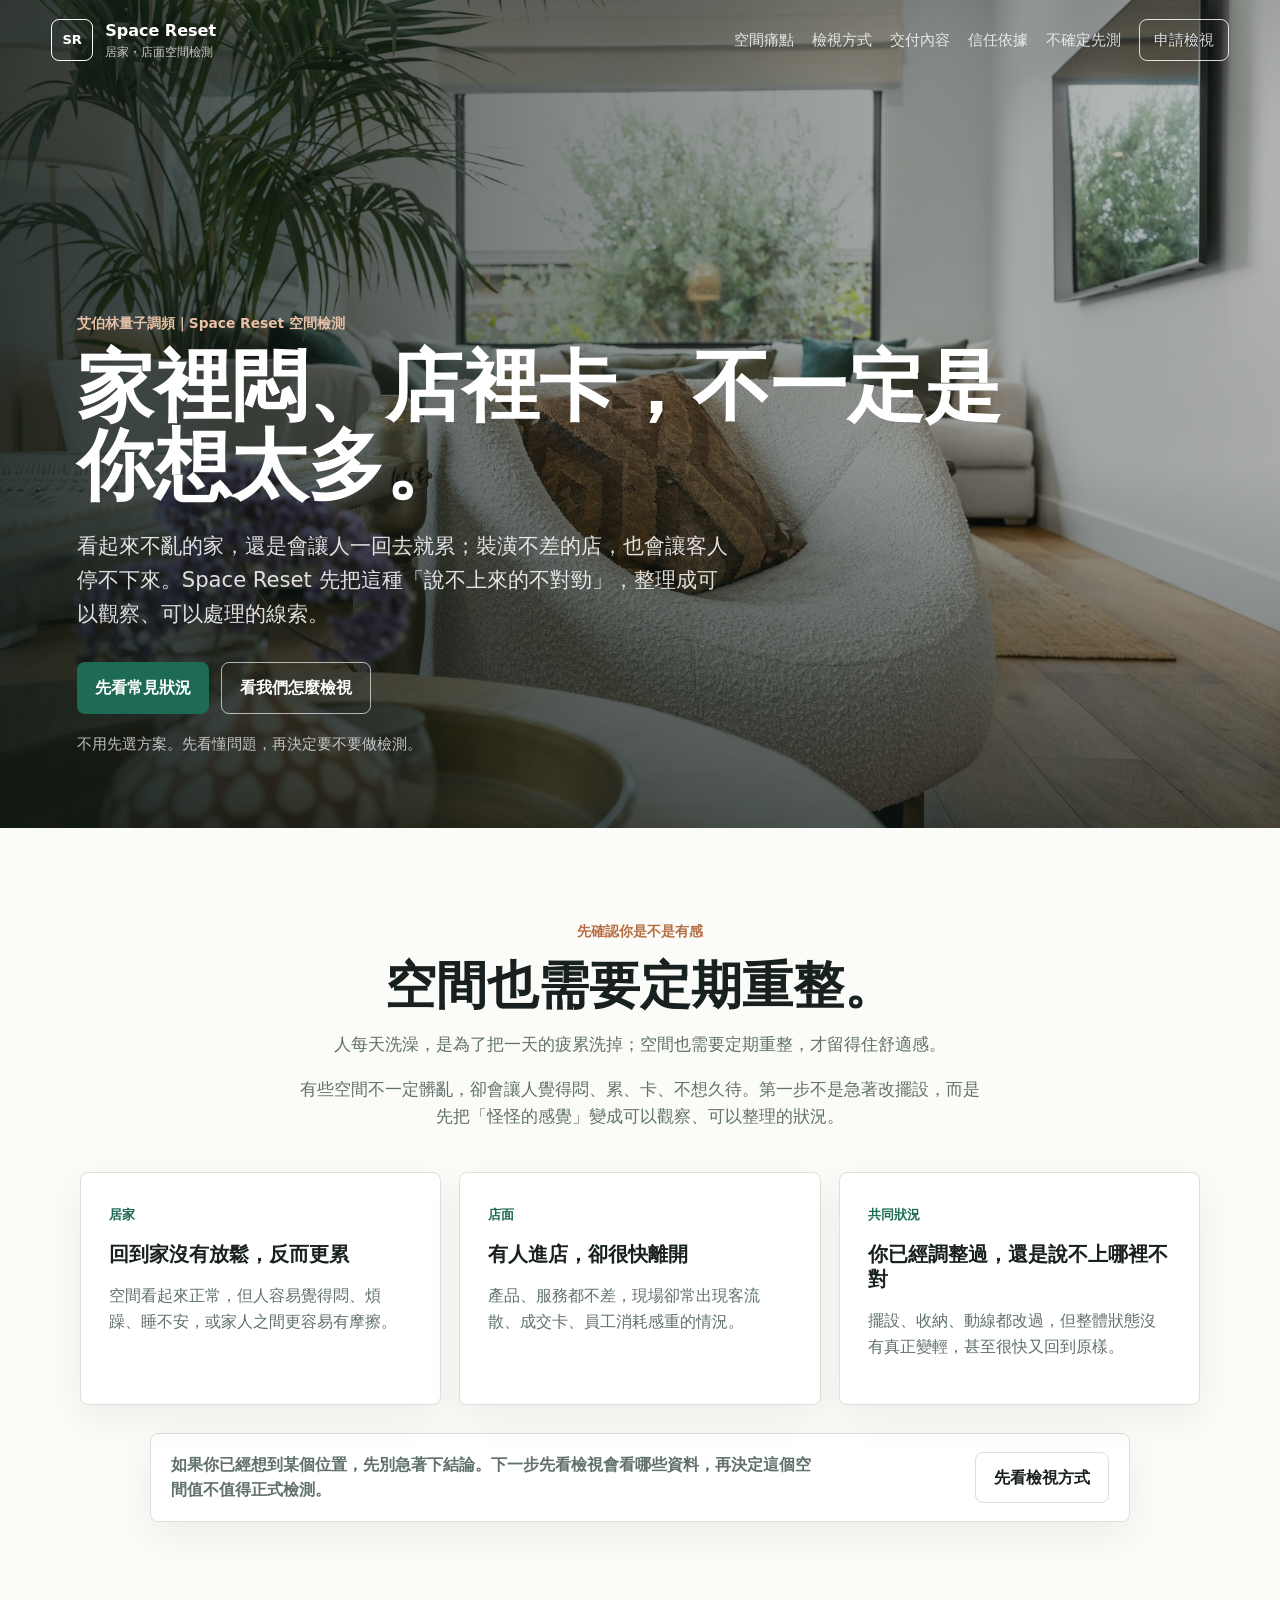
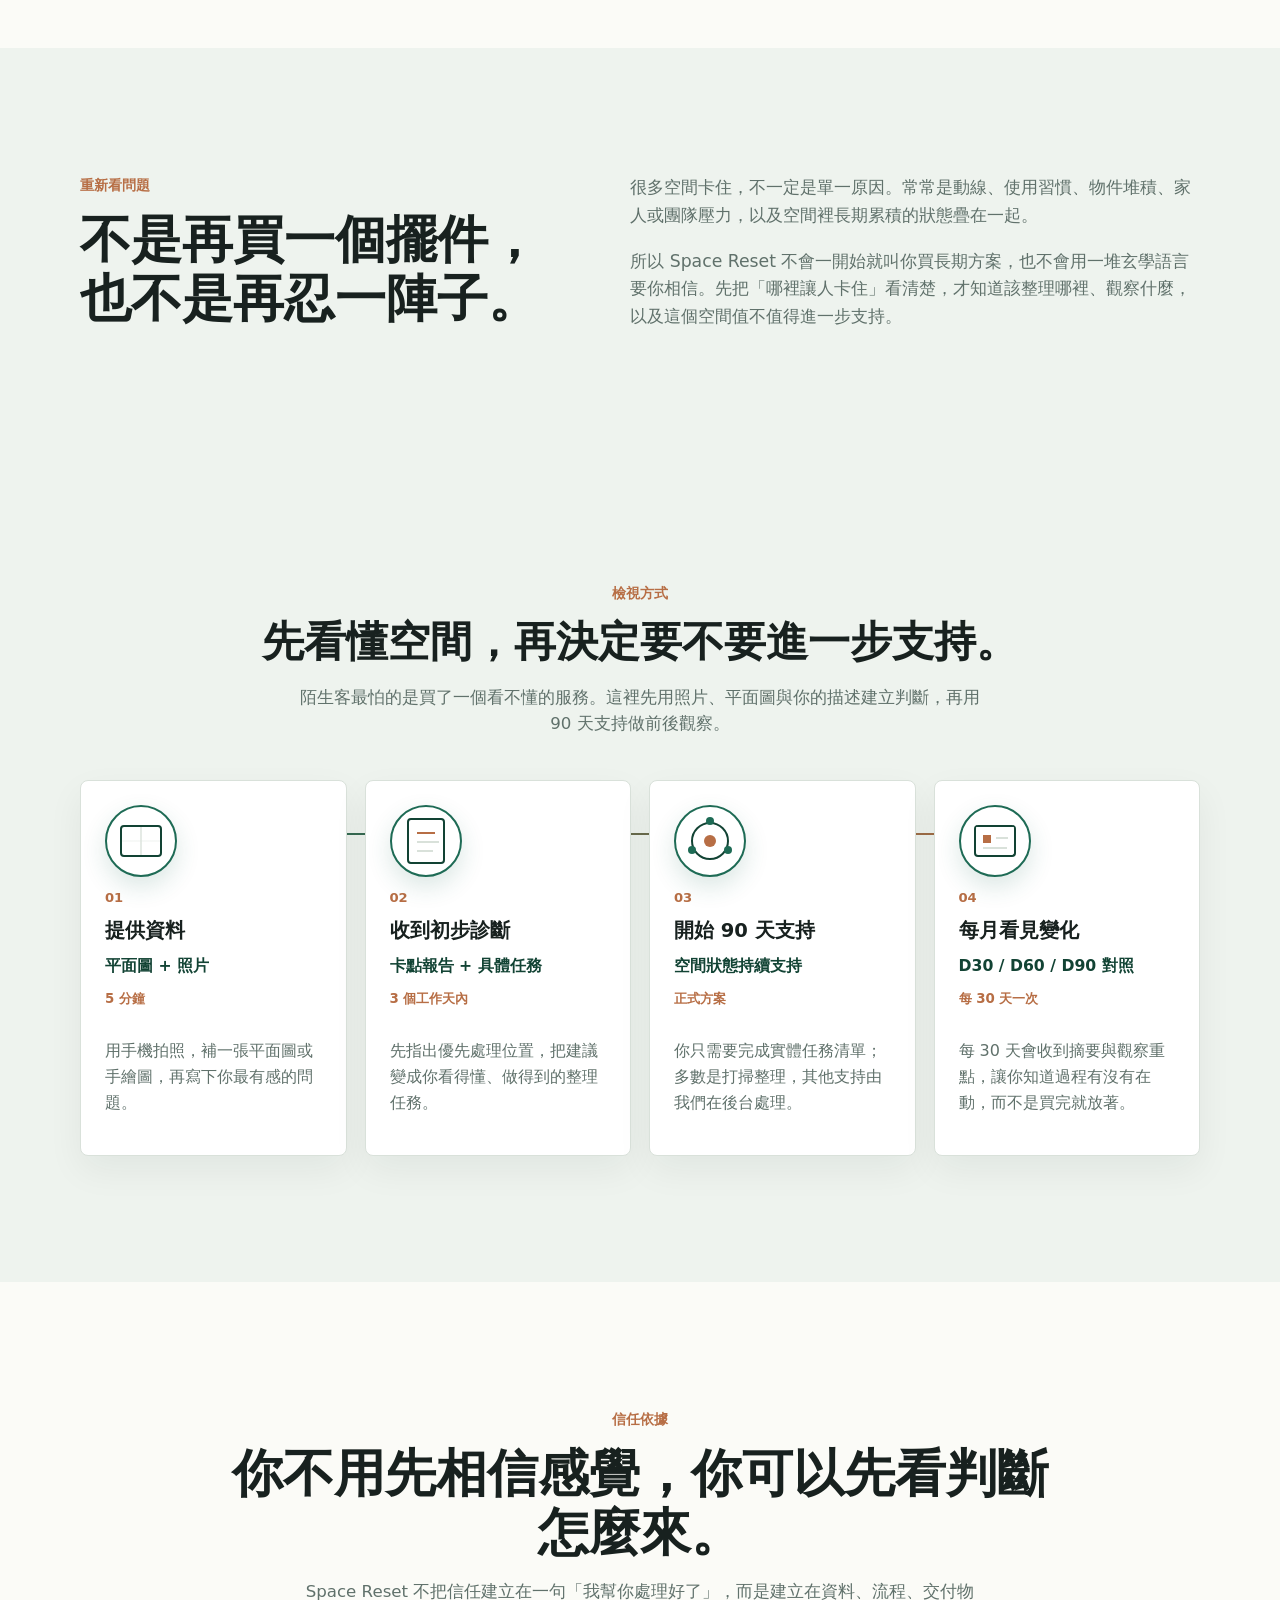
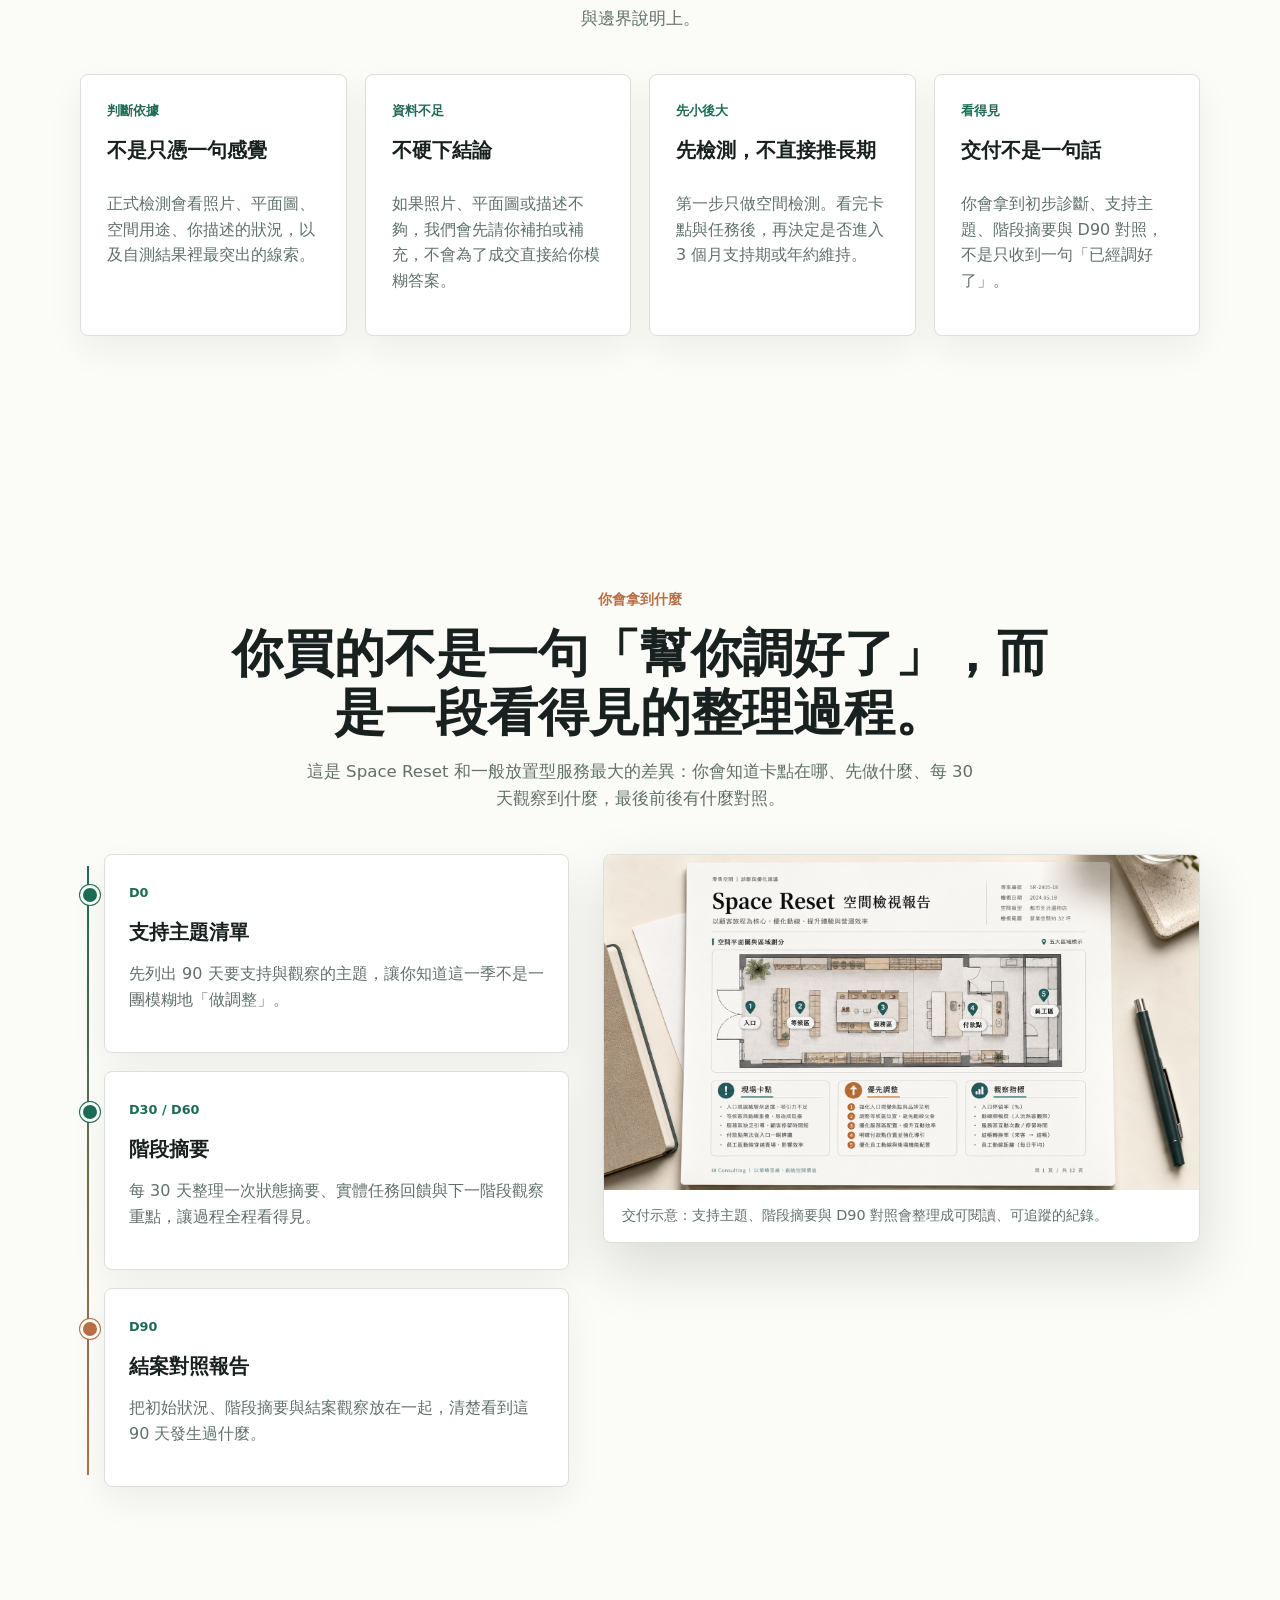
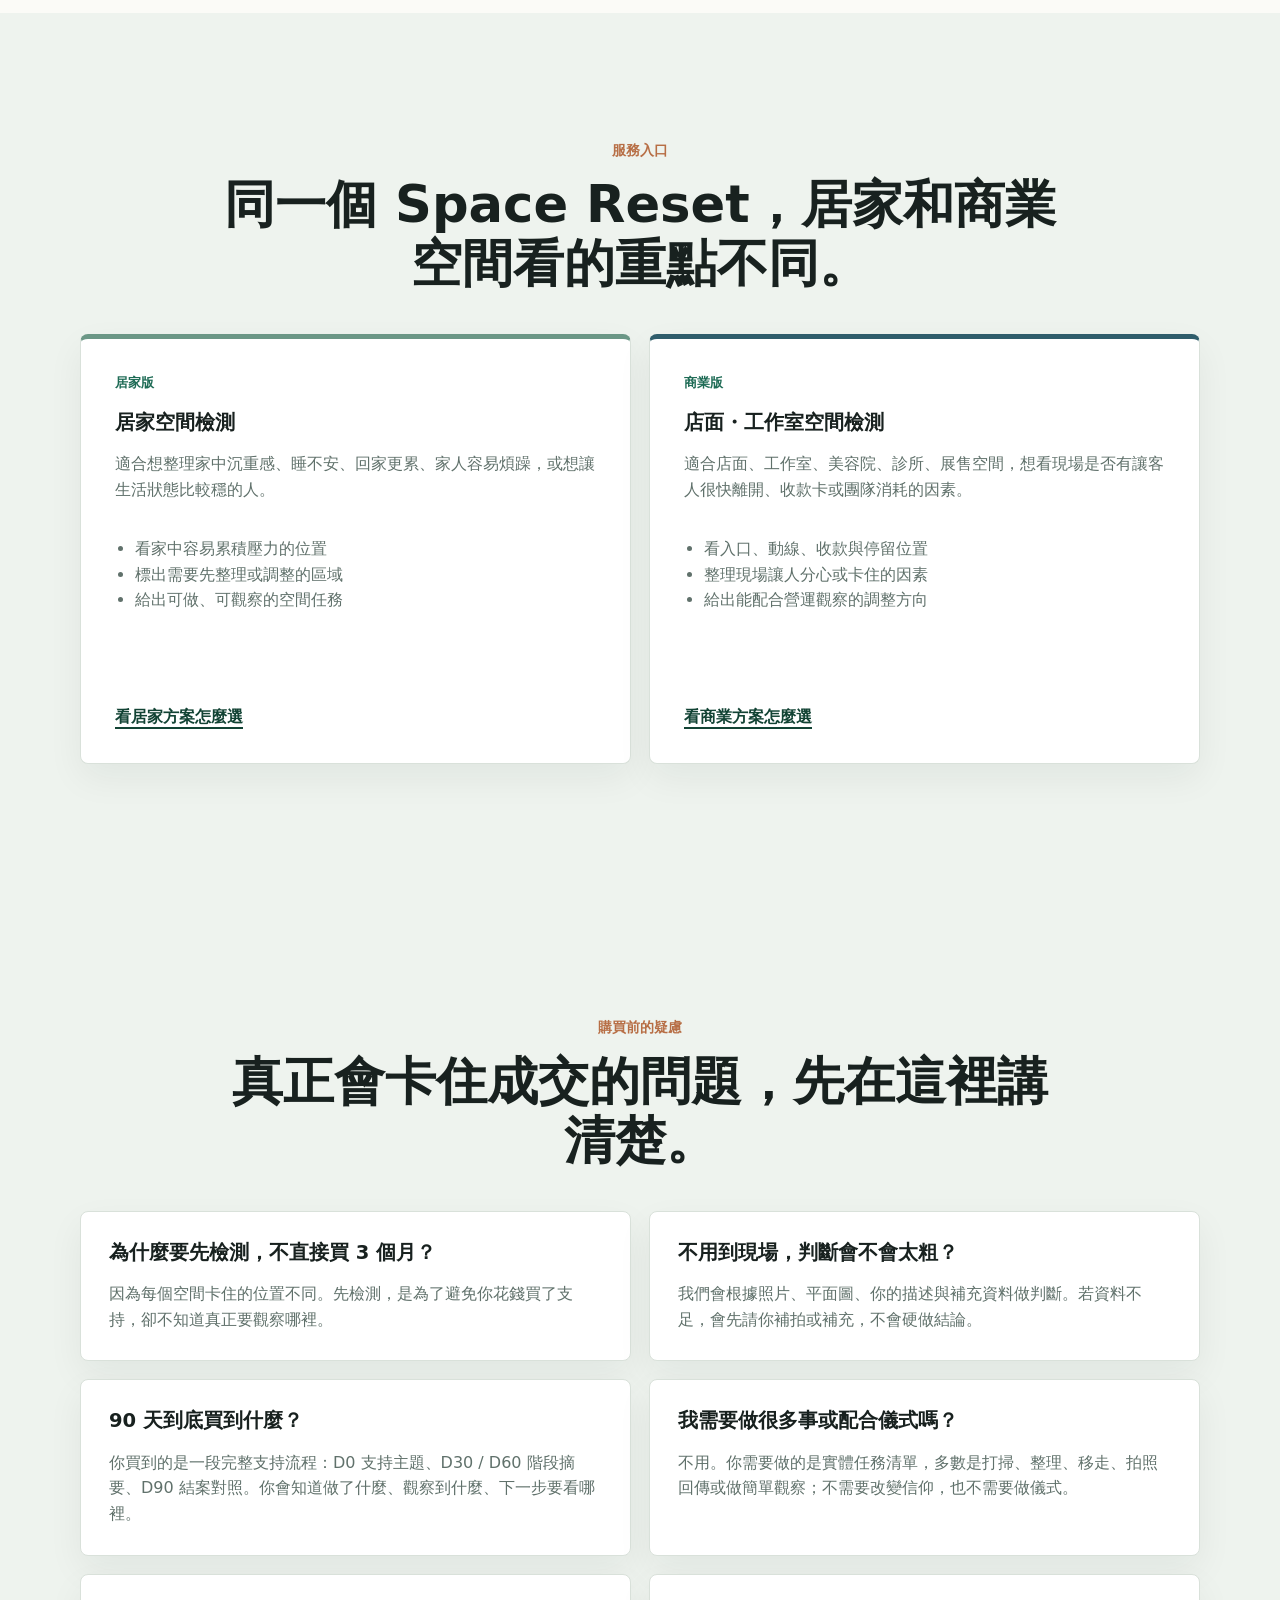
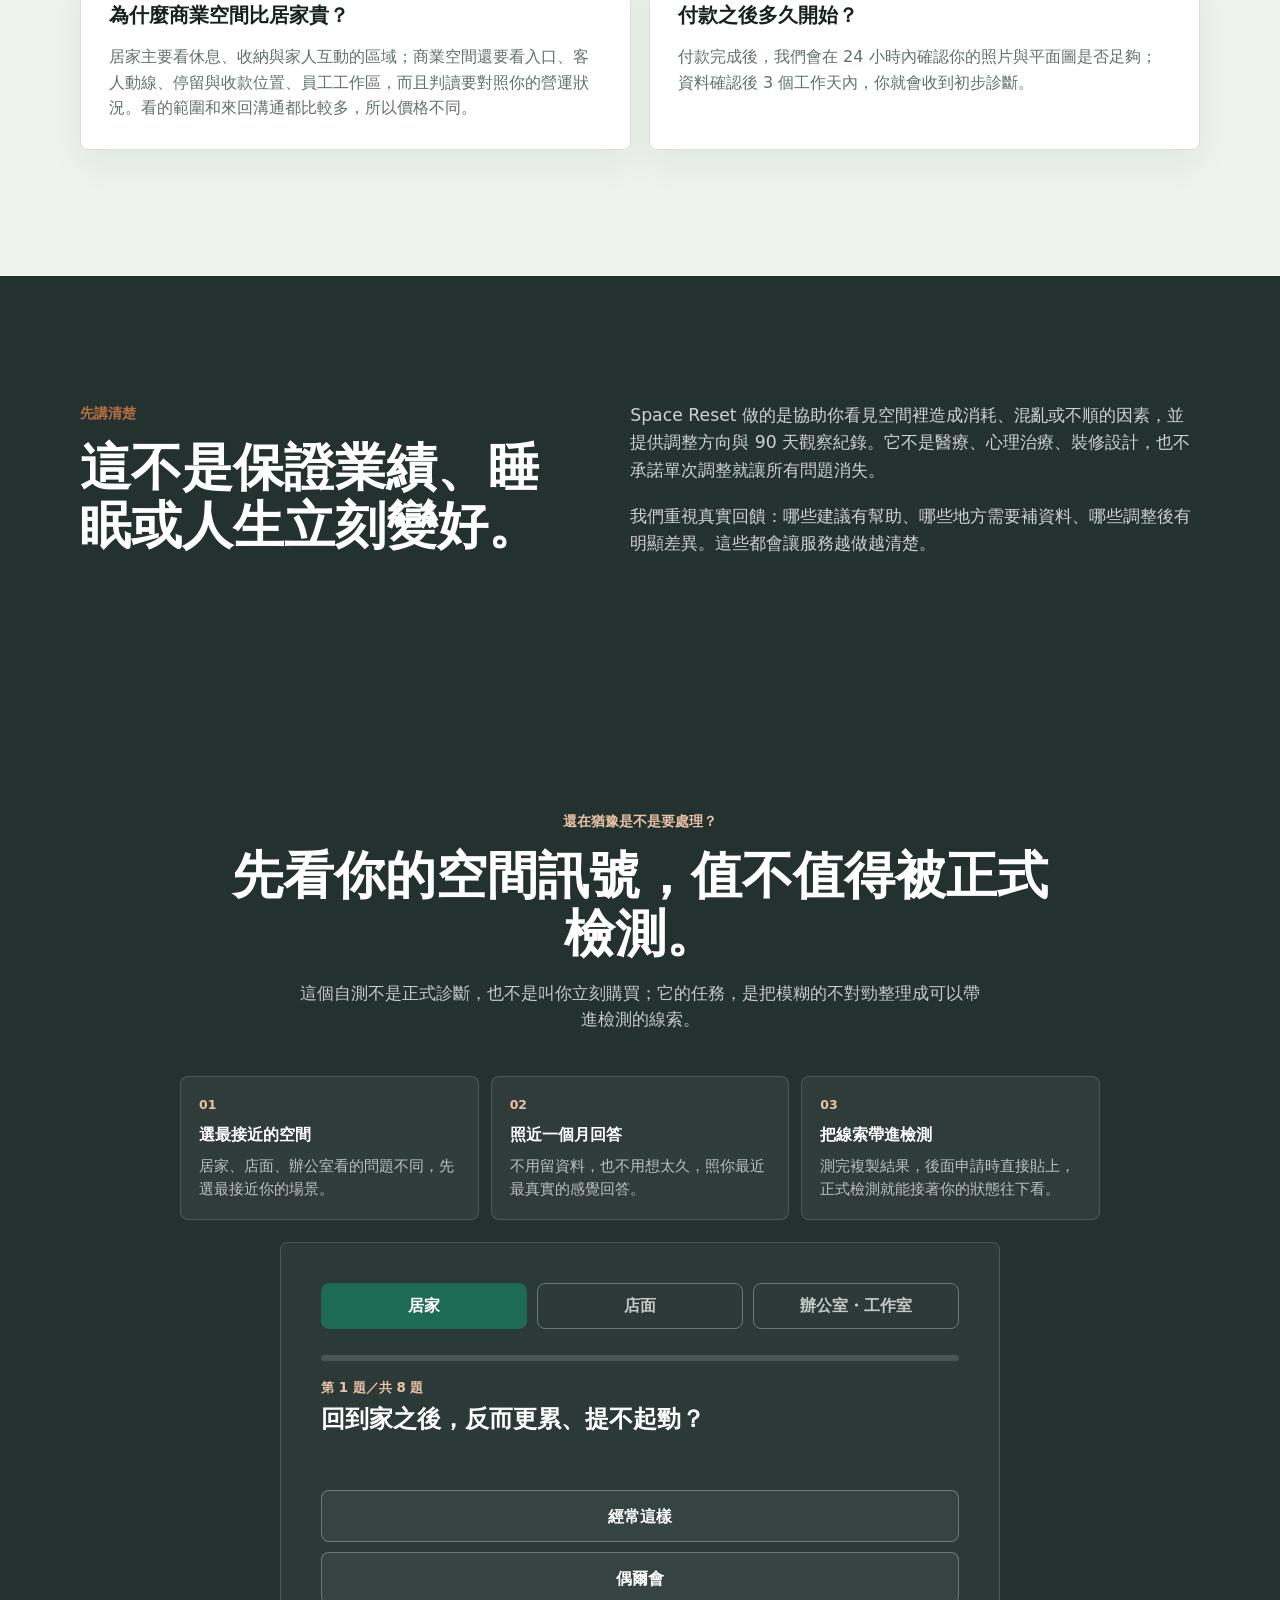
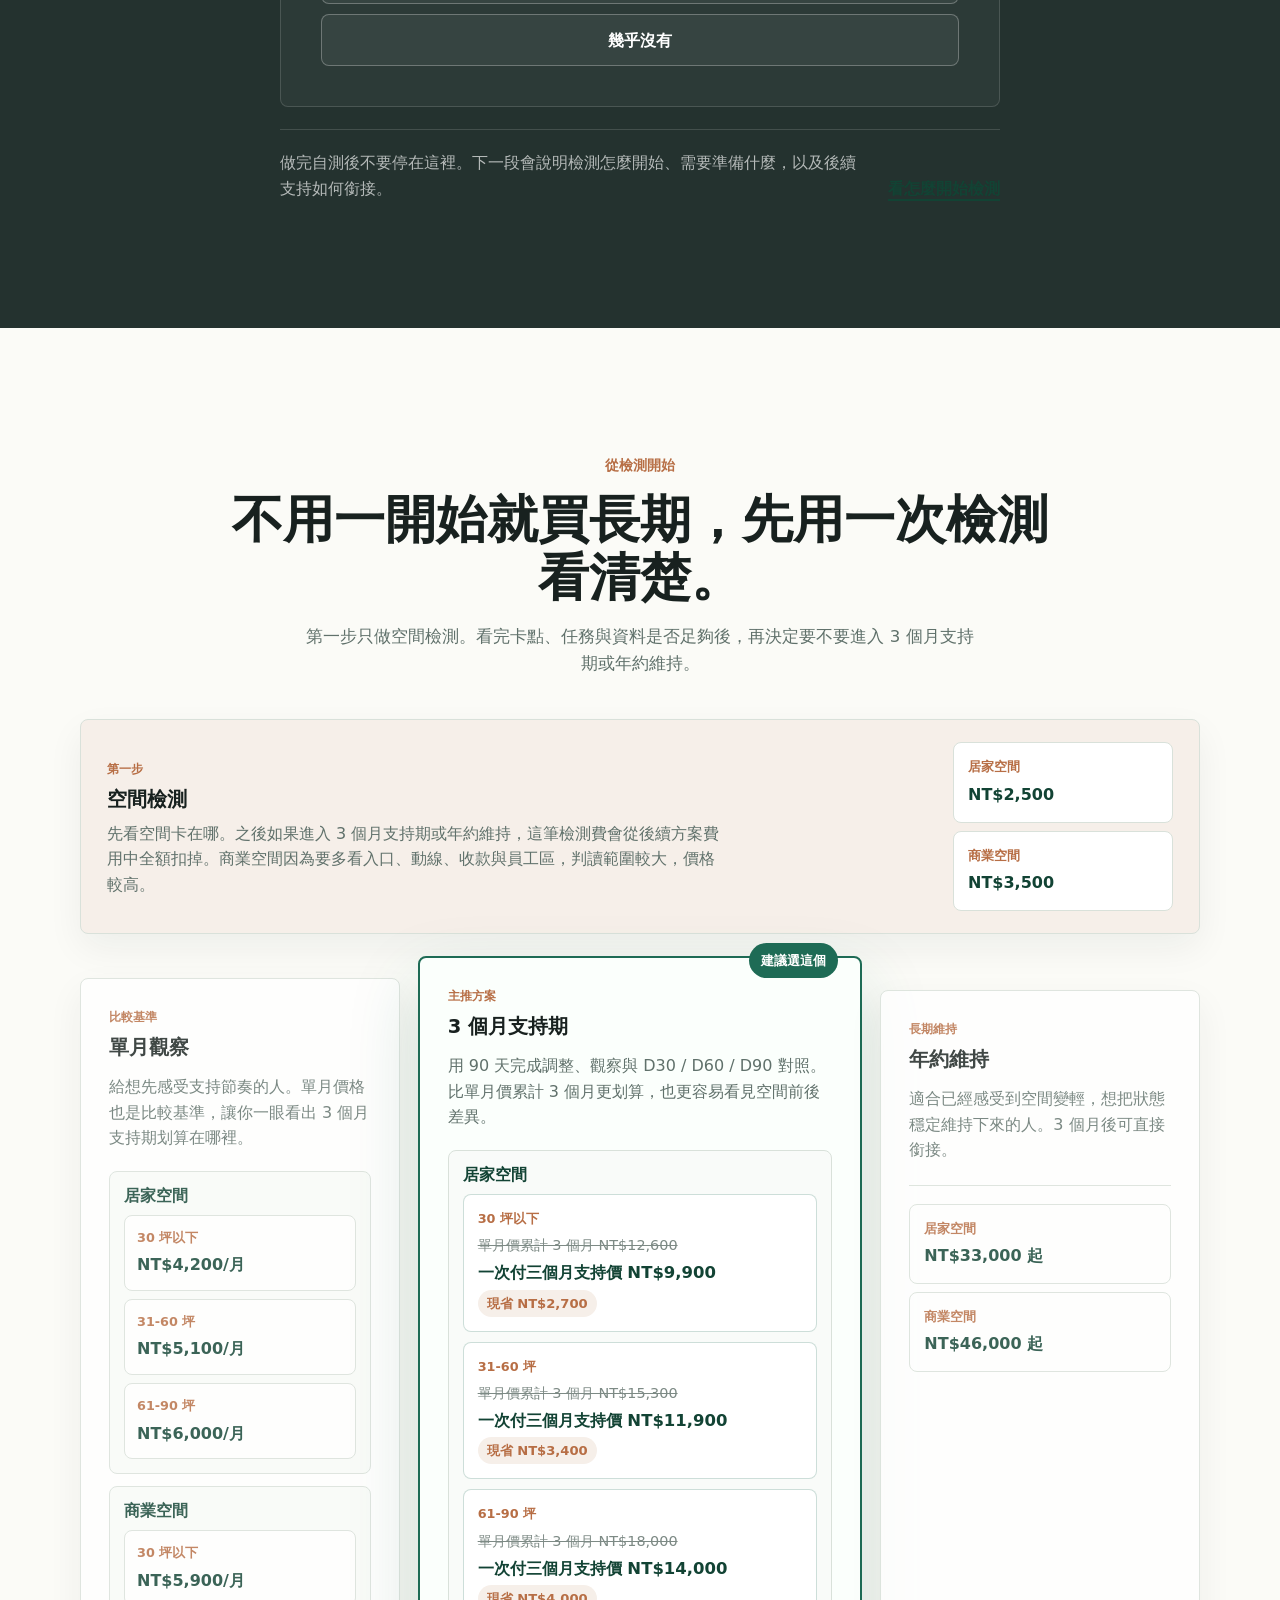
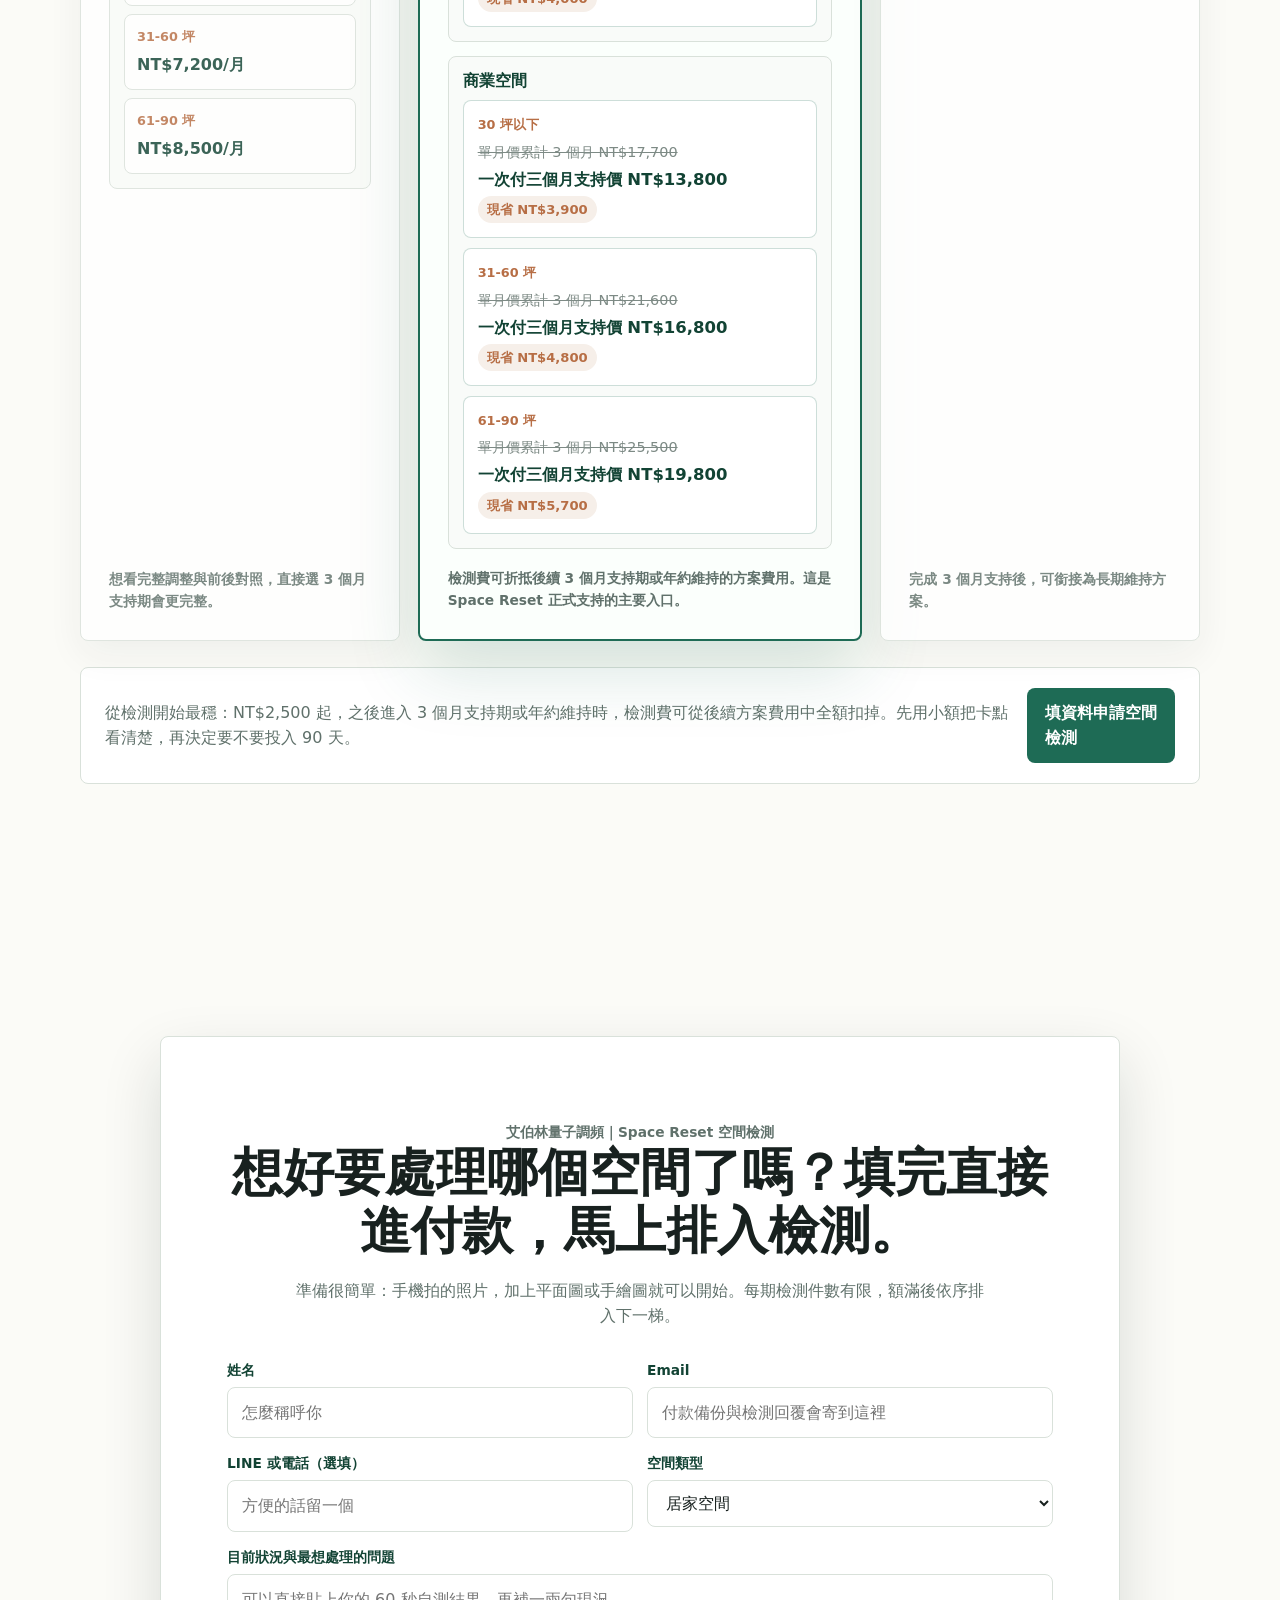
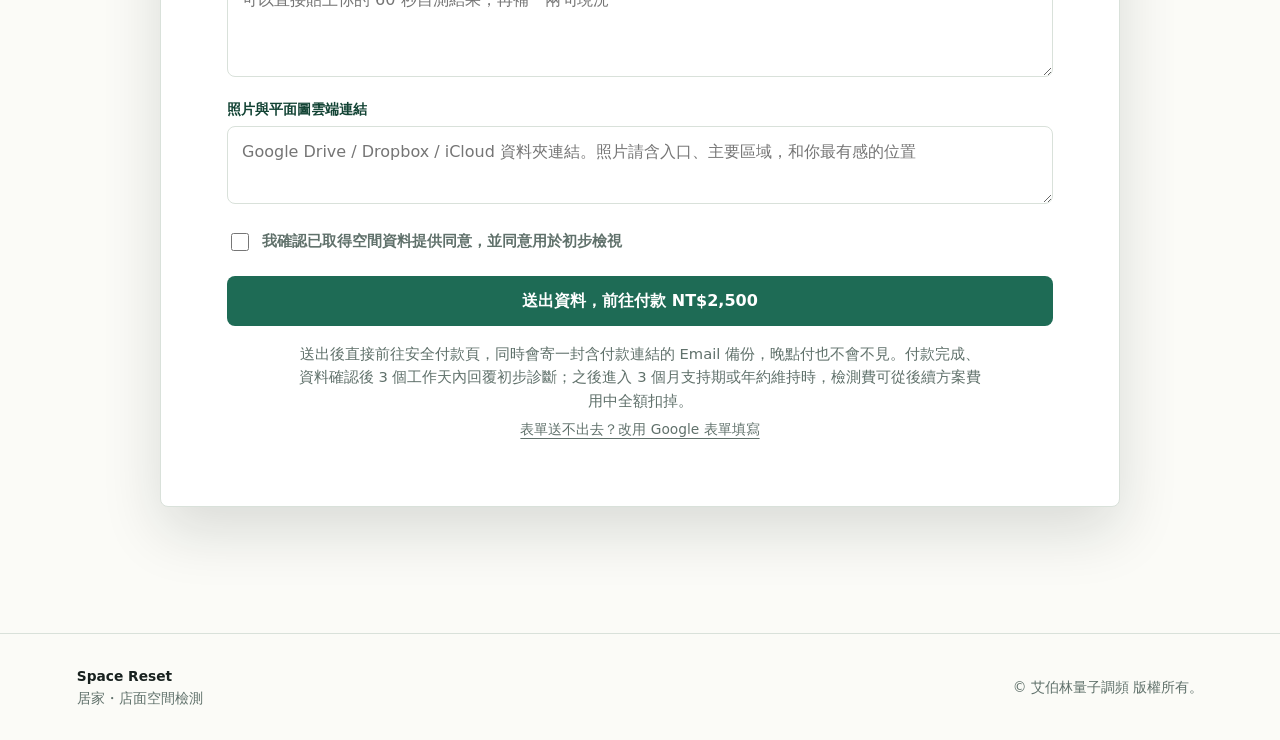
==== index.html @ cc399344 "Refine quiz copy away from price framing" ====
<!doctype html>
<html lang="zh-Hant">
  <head>
    <meta charset="utf-8" />
    <meta name="viewport" content="width=device-width, initial-scale=1" />
    <title>Space Reset｜居家・店面空間檢測</title>
    <meta
      name="description"
      content="Space Reset 從照片、平面圖與空間狀況開始，協助你看見居家或店面裡讓人疲累、混亂、卡住或不順的地方，並提供 90 天可追蹤的空間支持。"
    />
    <link rel="icon" href="data:," />
    <link rel="preload" as="image" href="./assets/hero-living-room.jpg" />
    <link rel="stylesheet" href="./styles.css" />
  </head>
  <body>
    <header class="site-header" data-header>
      <a class="brand" href="#top" aria-label="回到首頁">
        <span class="brand-mark">SR</span>
        <span>
          <strong>Space Reset</strong>
          <small>居家・店面空間檢測</small>
        </span>
      </a>
      <nav class="nav" aria-label="主要導覽">
        <a href="#symptoms">空間痛點</a>
        <a href="#process">檢視方式</a>
        <a href="#deliverables">交付內容</a>
        <a href="#trust">信任依據</a>
        <a href="#quiz">不確定先測</a>
        <a href="#upload" class="nav-cta">申請檢視</a>
      </nav>
    </header>

    <main id="top">
      <section class="hero" aria-labelledby="hero-title">
        <div class="hero-bg" role="img" aria-label="明亮安定的居家空間"></div>
        <div class="hero-overlay"></div>
        <div class="hero-content">
          <p class="eyebrow">艾伯林量子調頻｜Space Reset 空間檢測</p>
          <h1 id="hero-title">家裡悶、店裡卡，不一定是你想太多。</h1>
          <p class="hero-lede">
            看起來不亂的家，還是會讓人一回去就累；裝潢不差的店，也會讓客人停不下來。Space Reset 先把這種「說不上來的不對勁」，整理成可以觀察、可以處理的線索。
          </p>
          <div class="hero-actions" aria-label="主要行動">
            <a class="button primary" href="#symptoms">先看常見狀況</a>
            <a class="button ghost" href="#process">看我們怎麼檢視</a>
          </div>
          <p class="hero-note">不用先選方案。先看懂問題，再決定要不要做檢測。</p>
        </div>
      </section>

      <section class="section compact" id="symptoms">
        <div class="section-heading">
          <p class="eyebrow">先確認你是不是有感</p>
          <h2>空間也需要定期重整。</h2>
          <p class="desktop-nowrap section-line">
            人每天洗澡，是為了把一天的疲累洗掉；空間也需要定期重整，才留得住舒適感。
          </p>
          <p>
            有些空間不一定髒亂，卻會讓人覺得悶、累、卡、不想久待。第一步不是急著改擺設，而是先把「怪怪的感覺」變成可以觀察、可以整理的狀況。
          </p>
        </div>

        <div class="symptom-grid">
          <article class="symptom-card">
            <span>居家</span>
            <h3>回到家沒有放鬆，反而更累</h3>
            <p>空間看起來正常，但人容易覺得悶、煩躁、睡不安，或家人之間更容易有摩擦。</p>
          </article>
          <article class="symptom-card">
            <span>店面</span>
            <h3>有人進店，卻很快離開</h3>
            <p>產品、服務都不差，現場卻常出現客流散、成交卡、員工消耗感重的情況。</p>
          </article>
          <article class="symptom-card">
            <span>共同狀況</span>
            <h3>你已經調整過，還是說不上哪裡不對</h3>
            <p>擺設、收納、動線都改過，但整體狀態沒有真正變輕，甚至很快又回到原樣。</p>
          </article>
        </div>
        <div class="section-bridge">
          <p>如果你已經想到某個位置，先別急著下結論。下一步先看檢視會看哪些資料，再決定這個空間值不值得正式檢測。</p>
          <a class="button secondary" href="#process">先看檢視方式</a>
        </div>
      </section>

      <section class="section contrast" id="reframe">
        <div class="split">
          <div>
            <p class="eyebrow">重新看問題</p>
            <h2>不是再買一個擺件，也不是再忍一陣子。</h2>
          </div>
          <div class="copy-stack">
            <p>
              很多空間卡住，不一定是單一原因。常常是動線、使用習慣、物件堆積、家人或團隊壓力，以及空間裡長期累積的狀態疊在一起。
            </p>
            <p>
              所以 Space Reset 不會一開始就叫你買長期方案，也不會用一堆玄學語言要你相信。先把「哪裡讓人卡住」看清楚，才知道該整理哪裡、觀察什麼，以及這個空間值不值得進一步支持。
            </p>
          </div>
        </div>
      </section>

      <section class="section visual-band" id="process">
        <div class="section-heading">
          <p class="eyebrow">檢視方式</p>
          <h2 class="desktop-nowrap process-title">先看懂空間，再決定要不要進一步支持。</h2>
          <p>陌生客最怕的是買了一個看不懂的服務。這裡先用照片、平面圖與你的描述建立判斷，再用 90 天支持做前後觀察。</p>
        </div>

        <div class="flow-diagram" aria-label="Space Reset 四步流程">
          <article class="flow-step">
            <div class="flow-icon plan-icon" aria-hidden="true"></div>
            <b>01</b>
            <h3>提供資料</h3>
            <strong>平面圖 + 照片</strong>
            <small>5 分鐘</small>
            <p>用手機拍照，補一張平面圖或手繪圖，再寫下你最有感的問題。</p>
          </article>
          <article class="flow-step">
            <div class="flow-icon report-icon" aria-hidden="true"></div>
            <b>02</b>
            <h3>收到初步診斷</h3>
            <strong>卡點報告 + 具體任務</strong>
            <small>3 個工作天內</small>
            <p>先指出優先處理位置，把建議變成你看得懂、做得到的整理任務。</p>
          </article>
          <article class="flow-step">
            <div class="flow-icon support-icon" aria-hidden="true"></div>
            <b>03</b>
            <h3>開始 90 天支持</h3>
            <strong>空間狀態持續支持</strong>
            <small>正式方案</small>
            <p>你只需要完成實體任務清單；多數是打掃整理，其他支持由我們在後台處理。</p>
          </article>
          <article class="flow-step">
            <div class="flow-icon weekly-icon" aria-hidden="true"></div>
            <b>04</b>
            <h3>每月看見變化</h3>
            <strong>D30 / D60 / D90 對照</strong>
            <small>每 30 天一次</small>
            <p>每 30 天會收到摘要與觀察重點，讓你知道過程有沒有在動，而不是買完就放著。</p>
          </article>
        </div>
      </section>

      <section class="section trust-section" id="trust">
        <div class="section-heading">
          <p class="eyebrow">信任依據</p>
          <h2>你不用先相信感覺，你可以先看判斷怎麼來。</h2>
          <p>Space Reset 不把信任建立在一句「我幫你處理好了」，而是建立在資料、流程、交付物與邊界說明上。</p>
        </div>

        <div class="trust-grid">
          <article class="trust-card">
            <span>判斷依據</span>
            <h3>不是只憑一句感覺</h3>
            <p>正式檢測會看照片、平面圖、空間用途、你描述的狀況，以及自測結果裡最突出的線索。</p>
          </article>
          <article class="trust-card">
            <span>資料不足</span>
            <h3>不硬下結論</h3>
            <p>如果照片、平面圖或描述不夠，我們會先請你補拍或補充，不會為了成交直接給你模糊答案。</p>
          </article>
          <article class="trust-card">
            <span>先小後大</span>
            <h3>先檢測，不直接推長期</h3>
            <p>第一步只做空間檢測。看完卡點與任務後，再決定是否進入 3 個月支持期或年約維持。</p>
          </article>
          <article class="trust-card">
            <span>看得見</span>
            <h3>交付不是一句話</h3>
            <p>你會拿到初步診斷、支持主題、階段摘要與 D90 對照，不是只收到一句「已經調好了」。</p>
          </article>
        </div>
      </section>

      <section class="section" id="deliverables">
        <div class="section-heading">
          <p class="eyebrow">你會拿到什麼</p>
          <h2>你買的不是一句「幫你調好了」，而是一段看得見的整理過程。</h2>
          <p>這是 Space Reset 和一般放置型服務最大的差異：你會知道卡點在哪、先做什麼、每 30 天觀察到什麼，最後前後有什麼對照。</p>
        </div>

        <div class="timeline-layout">
          <div class="timeline">
            <div class="timeline-item">
              <span>D0</span>
              <h3>支持主題清單</h3>
              <p>先列出 90 天要支持與觀察的主題，讓你知道這一季不是一團模糊地「做調整」。</p>
            </div>
            <div class="timeline-item">
              <span>D30 / D60</span>
              <h3>階段摘要</h3>
              <p>每 30 天整理一次狀態摘要、實體任務回饋與下一階段觀察重點，讓過程全程看得見。</p>
            </div>
            <div class="timeline-item">
              <span>D90</span>
              <h3>結案對照報告</h3>
              <p>把初始狀況、階段摘要與結案觀察放在一起，清楚看到這 90 天發生過什麼。</p>
            </div>
          </div>
          <figure class="summary-shot">
            <img src="./assets/report-visual.png" alt="Space Reset 交付報告與對照紀錄示意" />
            <figcaption>交付示意：支持主題、階段摘要與 D90 對照會整理成可閱讀、可追蹤的紀錄。</figcaption>
          </figure>
        </div>
      </section>

      <section class="section contrast" id="paths">
        <div class="section-heading">
          <p class="eyebrow">服務入口</p>
          <h2>同一個 Space Reset，居家和商業空間看的重點不同。</h2>
        </div>
        <div class="path-grid">
          <article class="path-card home">
            <div class="path-label">居家版</div>
            <h3>居家空間檢測</h3>
            <p>
              適合想整理家中沉重感、睡不安、回家更累、家人容易煩躁，或想讓生活狀態比較穩的人。
            </p>
            <ul>
              <li>看家中容易累積壓力的位置</li>
              <li>標出需要先整理或調整的區域</li>
              <li>給出可做、可觀察的空間任務</li>
            </ul>
            <a href="#pricing" class="text-link">看居家方案怎麼選</a>
          </article>

          <article class="path-card business">
            <div class="path-label">商業版</div>
            <h3>店面・工作室空間檢測</h3>
            <p>
              適合店面、工作室、美容院、診所、展售空間，想看現場是否有讓客人很快離開、收款卡或團隊消耗的因素。
            </p>
            <ul>
              <li>看入口、動線、收款與停留位置</li>
              <li>整理現場讓人分心或卡住的因素</li>
              <li>給出能配合營運觀察的調整方向</li>
            </ul>
            <a href="#pricing" class="text-link">看商業方案怎麼選</a>
          </article>
        </div>
      </section>

      <section class="section visual-band" id="faq">
        <div class="section-heading">
          <p class="eyebrow">購買前的疑慮</p>
          <h2>真正會卡住成交的問題，先在這裡講清楚。</h2>
        </div>
        <div class="faq-grid">
          <article class="faq-item">
            <h3>為什麼要先檢測，不直接買 3 個月？</h3>
            <p>因為每個空間卡住的位置不同。先檢測，是為了避免你花錢買了支持，卻不知道真正要觀察哪裡。</p>
          </article>
          <article class="faq-item">
            <h3>不用到現場，判斷會不會太粗？</h3>
            <p>我們會根據照片、平面圖、你的描述與補充資料做判斷。若資料不足，會先請你補拍或補充，不會硬做結論。</p>
          </article>
          <article class="faq-item">
            <h3>90 天到底買到什麼？</h3>
            <p>你買到的是一段完整支持流程：D0 支持主題、D30 / D60 階段摘要、D90 結案對照。你會知道做了什麼、觀察到什麼、下一步要看哪裡。</p>
          </article>
          <article class="faq-item">
            <h3>我需要做很多事或配合儀式嗎？</h3>
            <p>不用。你需要做的是實體任務清單，多數是打掃、整理、移走、拍照回傳或做簡單觀察；不需要改變信仰，也不需要做儀式。</p>
          </article>
          <article class="faq-item">
            <h3>為什麼商業空間比居家貴？</h3>
            <p>居家主要看休息、收納與家人互動的區域；商業空間還要看入口、客人動線、停留與收款位置、員工工作區，而且判讀要對照你的營運狀況。看的範圍和來回溝通都比較多，所以價格不同。</p>
          </article>
          <article class="faq-item">
            <h3>付款之後多久開始？</h3>
            <p>付款完成後，我們會在 24 小時內確認你的照片與平面圖是否足夠；資料確認後 3 個工作天內，你就會收到初步診斷。</p>
          </article>
        </div>
      </section>

      <section class="section honesty" id="limits">
        <div class="split">
          <div>
            <p class="eyebrow">先講清楚</p>
            <h2>這不是保證業績、睡眠或人生立刻變好。</h2>
          </div>
          <div class="copy-stack">
            <p>
              Space Reset 做的是協助你看見空間裡造成消耗、混亂或不順的因素，並提供調整方向與 90 天觀察紀錄。它不是醫療、心理治療、裝修設計，也不承諾單次調整就讓所有問題消失。
            </p>
            <p>
              我們重視真實回饋：哪些建議有幫助、哪些地方需要補資料、哪些調整後有明顯差異。這些都會讓服務越做越清楚。
            </p>
          </div>
        </div>
      </section>

      <section class="section quiz-section" id="quiz">
        <div class="section-heading">
          <p class="eyebrow">還在猶豫是不是要處理？</p>
          <h2>先看你的空間訊號，值不值得被正式檢測。</h2>
          <p>這個自測不是正式診斷，也不是叫你立刻購買；它的任務，是把模糊的不對勁整理成可以帶進檢測的線索。</p>
        </div>

        <div class="quiz-intro-grid" aria-label="自測如何使用">
          <article>
            <span>01</span>
            <h3>選最接近的空間</h3>
            <p>居家、店面、辦公室看的問題不同，先選最接近你的場景。</p>
          </article>
          <article>
            <span>02</span>
            <h3>照近一個月回答</h3>
            <p>不用留資料，也不用想太久，照你最近最真實的感覺回答。</p>
          </article>
          <article>
            <span>03</span>
            <h3>把線索帶進檢測</h3>
            <p>測完複製結果，後面申請時直接貼上，正式檢測就能接著你的狀態往下看。</p>
          </article>
        </div>

        <div class="quiz-panel" data-quiz>
          <div class="quiz-toggle" role="group" aria-label="選擇自測類型">
            <button type="button" class="is-active" data-quiz-mode="home">居家</button>
            <button type="button" data-quiz-mode="business">店面</button>
            <button type="button" data-quiz-mode="office">辦公室・工作室</button>
          </div>

          <div class="quiz-body" data-quiz-body>
            <div class="quiz-progress" aria-hidden="true"><span data-quiz-bar></span></div>
            <p class="quiz-count" data-quiz-count>第 1 題／共 8 題</p>
            <h3 class="quiz-question" data-quiz-question></h3>
            <div class="quiz-options">
              <button type="button" data-score="2">經常這樣</button>
              <button type="button" data-score="1">偶爾會</button>
              <button type="button" data-score="0">幾乎沒有</button>
            </div>
            <button type="button" class="quiz-back" data-quiz-back hidden>← 上一題</button>
          </div>

          <div class="quiz-result" data-quiz-result hidden>
            <p class="quiz-score" data-quiz-score></p>
            <h3 data-quiz-title></h3>
            <p class="quiz-dims" data-quiz-dims></p>
            <p class="quiz-copy" data-quiz-copy></p>
            <div class="quiz-result-actions">
              <a class="button primary" href="#pricing">下一步，看怎麼開始檢測</a>
              <button type="button" class="button secondary quiz-copy-btn" data-quiz-copy-btn>複製結果，貼到申請表</button>
              <button type="button" class="quiz-restart" data-quiz-restart>重測一次</button>
            </div>
            <small>複製後貼在申請表的「目前狀況與最想處理的問題」欄位。我們會把它當成初步線索，再結合照片、平面圖與你的描述做正式檢測。</small>
          </div>
        </div>

        <div class="quiz-handoff">
          <p>做完自測後不要停在這裡。下一段會說明檢測怎麼開始、需要準備什麼，以及後續支持如何銜接。</p>
          <a class="text-link light-link" href="#pricing">看怎麼開始檢測</a>
        </div>
      </section>

      <section class="section pricing" id="pricing">
        <div class="section-heading">
          <p class="eyebrow">從檢測開始</p>
          <h2>不用一開始就買長期，先用一次檢測看清楚。</h2>
          <p>第一步只做空間檢測。看完卡點、任務與資料是否足夠後，再決定要不要進入 3 個月支持期或年約維持。</p>
        </div>

        <div class="pricing-entry">
          <div>
            <span>第一步</span>
            <h3>空間檢測</h3>
            <p>先看空間卡在哪。之後如果進入 3 個月支持期或年約維持，這筆檢測費會從後續方案費用中全額扣掉。商業空間因為要多看入口、動線、收款與員工區，判讀範圍較大，價格較高。</p>
          </div>
          <div class="price-groups compact-groups">
            <div>
              <span>居家空間</span>
              <strong>NT$2,500</strong>
            </div>
            <div>
              <span>商業空間</span>
              <strong>NT$3,500</strong>
            </div>
          </div>
        </div>

        <div class="pricing-ladder" aria-label="Space Reset 台灣方案選擇">
          <article class="plan-card anchor-plan">
            <span class="plan-kicker">比較基準</span>
            <h3>單月觀察</h3>
            <p>給想先感受支持節奏的人。單月價格也是比較基準，讓你一眼看出 3 個月支持期划算在哪裡。</p>
            <div class="tier-groups compact-tier-groups">
              <div class="tier-group">
                <h4>居家空間</h4>
                <div class="tier-list compact-tier-list">
                  <div>
                    <span>30 坪以下</span>
                    <strong>NT$4,200/月</strong>
                  </div>
                  <div>
                    <span>31-60 坪</span>
                    <strong>NT$5,100/月</strong>
                  </div>
                  <div>
                    <span>61-90 坪</span>
                    <strong>NT$6,000/月</strong>
                  </div>
                </div>
              </div>
              <div class="tier-group">
                <h4>商業空間</h4>
                <div class="tier-list compact-tier-list">
                  <div>
                    <span>30 坪以下</span>
                    <strong>NT$5,900/月</strong>
                  </div>
                  <div>
                    <span>31-60 坪</span>
                    <strong>NT$7,200/月</strong>
                  </div>
                  <div>
                    <span>61-90 坪</span>
                    <strong>NT$8,500/月</strong>
                  </div>
                </div>
              </div>
            </div>
            <small>想看完整調整與前後對照，直接選 3 個月支持期會更完整。</small>
          </article>

          <article class="plan-card recommended-plan">
            <div class="plan-badge">建議選這個</div>
            <span class="plan-kicker">主推方案</span>
            <h3>3 個月支持期</h3>
            <p>用 90 天完成調整、觀察與 D30 / D60 / D90 對照。比單月價累計 3 個月更划算，也更容易看見空間前後差異。</p>
            <div class="tier-groups">
              <div class="tier-group">
                <h4>居家空間</h4>
                <div class="tier-list anchored-tier-list">
                  <div>
                    <span>30 坪以下</span>
                    <del>單月價累計 3 個月 NT$12,600</del>
                    <strong>一次付三個月支持價 NT$9,900</strong>
                    <em>現省 NT$2,700</em>
                  </div>
                  <div>
                    <span>31-60 坪</span>
                    <del>單月價累計 3 個月 NT$15,300</del>
                    <strong>一次付三個月支持價 NT$11,900</strong>
                    <em>現省 NT$3,400</em>
                  </div>
                  <div>
                    <span>61-90 坪</span>
                    <del>單月價累計 3 個月 NT$18,000</del>
                    <strong>一次付三個月支持價 NT$14,000</strong>
                    <em>現省 NT$4,000</em>
                  </div>
                </div>
              </div>
              <div class="tier-group">
                <h4>商業空間</h4>
                <div class="tier-list anchored-tier-list">
                  <div>
                    <span>30 坪以下</span>
                    <del>單月價累計 3 個月 NT$17,700</del>
                    <strong>一次付三個月支持價 NT$13,800</strong>
                    <em>現省 NT$3,900</em>
                  </div>
                  <div>
                    <span>31-60 坪</span>
                    <del>單月價累計 3 個月 NT$21,600</del>
                    <strong>一次付三個月支持價 NT$16,800</strong>
                    <em>現省 NT$4,800</em>
                  </div>
                  <div>
                    <span>61-90 坪</span>
                    <del>單月價累計 3 個月 NT$25,500</del>
                    <strong>一次付三個月支持價 NT$19,800</strong>
                    <em>現省 NT$5,700</em>
                  </div>
                </div>
              </div>
            </div>
            <small>檢測費可折抵後續 3 個月支持期或年約維持的方案費用。這是 Space Reset 正式支持的主要入口。</small>
          </article>

          <article class="plan-card future-plan">
            <span class="plan-kicker">長期維持</span>
            <h3>年約維持</h3>
            <p>適合已經感受到空間變輕，想把狀態穩定維持下來的人。3 個月後可直接銜接。</p>
            <div class="price-groups">
              <div>
                <span>居家空間</span>
                <strong>NT$33,000 起</strong>
              </div>
              <div>
                <span>商業空間</span>
                <strong>NT$46,000 起</strong>
              </div>
            </div>
            <small>完成 3 個月支持後，可銜接為長期維持方案。</small>
          </article>
        </div>

        <div class="pricing-cta">
          <p>從檢測開始最穩：NT$2,500 起，之後進入 3 個月支持期或年約維持時，檢測費可從後續方案費用中全額扣掉。先用小額把卡點看清楚，再決定要不要投入 90 天。</p>
          <a class="button primary" href="#upload" data-upload-trigger>填資料申請空間檢測</a>
        </div>
      </section>

      <section class="section upload" id="upload">
        <div class="upload-panel">
          <p class="eyebrow">艾伯林量子調頻｜Space Reset 空間檢測</p>
          <h2>想好要處理哪個空間了嗎？填完直接進付款，馬上排入檢測。</h2>
          <p>
            準備很簡單：手機拍的照片，加上平面圖或手繪圖就可以開始。每期檢測件數有限，額滿後依序排入下一梯。
          </p>

          <form class="lead-form" data-lead-form novalidate>
            <div class="form-grid">
              <label>
                <span>姓名</span>
                <input name="name" type="text" required autocomplete="name" placeholder="怎麼稱呼你" />
              </label>
              <label>
                <span>Email</span>
                <input name="email" type="email" required autocomplete="email" placeholder="付款備份與檢測回覆會寄到這裡" />
              </label>
              <label>
                <span>LINE 或電話（選填）</span>
                <input name="contact" type="text" placeholder="方便的話留一個" />
              </label>
              <label>
                <span>空間類型</span>
                <select name="type" data-space-type>
                  <option value="居家空間" data-kind="home" selected>居家空間</option>
                  <option value="店面" data-kind="business">店面</option>
                  <option value="工作室" data-kind="business">工作室</option>
                  <option value="辦公室" data-kind="business">辦公室</option>
                  <option value="診所或美容院" data-kind="business">診所或美容院</option>
                  <option value="其他商業空間" data-kind="business">其他商業空間</option>
                </select>
              </label>
            </div>
            <label>
              <span>目前狀況與最想處理的問題</span>
              <textarea name="note" rows="3" required placeholder="可以直接貼上你的 60 秒自測結果，再補一兩句現況"></textarea>
            </label>
            <label>
              <span>照片與平面圖雲端連結</span>
              <textarea name="links" rows="2" required placeholder="Google Drive / Dropbox / iCloud 資料夾連結。照片請含入口、主要區域，和你最有感的位置"></textarea>
            </label>
            <label class="consent">
              <input name="consent" type="checkbox" required />
              <span>我確認已取得空間資料提供同意，並同意用於初步檢視</span>
            </label>
            <button type="submit" class="button primary" data-submit-btn>送出資料，前往付款 NT$2,500</button>
            <p class="form-status" data-form-status>
              送出後直接前往安全付款頁，同時會寄一封含付款連結的 Email 備份，晚點付也不會不見。付款完成、資料確認後 3 個工作天內回覆初步診斷；之後進入 3 個月支持期或年約維持時，檢測費可從後續方案費用中全額扣掉。
            </p>
            <a class="form-fallback" href="#" data-form-link>表單送不出去？改用 Google 表單填寫</a>
          </form>
        </div>
      </section>
    </main>

    <footer class="site-footer">
      <div>
        <strong>Space Reset</strong>
        <span>居家・店面空間檢測</span>
      </div>
      <p>© 艾伯林量子調頻 版權所有。</p>
    </footer>

    <script src="./script.js"></script>
  </body>
</html>
---- styles.css ----
:root {
  --ink: #18211f;
  --muted: #60716b;
  --paper: #fbfbf7;
  --soft: #eef3ee;
  --line: #d9e1da;
  --green: #1e6b55;
  --green-dark: #124334;
  --clay: #b76e45;
  --white: #ffffff;
  --shadow: 0 24px 60px rgba(17, 30, 25, 0.14);
}

* {
  box-sizing: border-box;
}

html {
  scroll-behavior: smooth;
}

body {
  margin: 0;
  background: var(--paper);
  color: var(--ink);
  font-family:
    Inter, "Noto Sans TC", "PingFang TC", "Microsoft JhengHei", system-ui,
    sans-serif;
  line-height: 1.6;
}

img {
  display: block;
  max-width: 100%;
}

a {
  color: inherit;
}

.site-header {
  position: fixed;
  top: 0;
  left: 0;
  z-index: 20;
  display: flex;
  width: 100%;
  align-items: center;
  justify-content: space-between;
  gap: 24px;
  padding: 18px clamp(18px, 4vw, 56px);
  color: var(--white);
  transition:
    background 180ms ease,
    color 180ms ease,
    box-shadow 180ms ease,
    padding 180ms ease;
}

.site-header.is-scrolled {
  padding-block: 12px;
  background: rgba(251, 251, 247, 0.92);
  color: var(--ink);
  box-shadow: 0 10px 30px rgba(20, 33, 31, 0.08);
  backdrop-filter: blur(14px);
}

.brand {
  display: inline-flex;
  align-items: center;
  gap: 12px;
  text-decoration: none;
}

.brand-mark {
  display: grid;
  width: 42px;
  height: 42px;
  place-items: center;
  border: 1px solid currentColor;
  border-radius: 8px;
  font-size: 0.82rem;
  font-weight: 800;
  letter-spacing: 0;
}

.brand strong,
.brand small {
  display: block;
}

.brand strong {
  font-size: 1rem;
  letter-spacing: 0;
}

.brand small {
  margin-top: -2px;
  color: currentColor;
  font-size: 0.78rem;
  opacity: 0.76;
}

.nav {
  display: flex;
  align-items: center;
  gap: 18px;
  font-size: 0.92rem;
}

.nav a {
  text-decoration: none;
  opacity: 0.82;
}

.nav a:hover {
  opacity: 1;
}

.nav-cta {
  padding: 8px 14px;
  border: 1px solid currentColor;
  border-radius: 8px;
}

.hero {
  position: relative;
  display: grid;
  min-height: 92vh;
  place-items: end start;
  overflow: hidden;
  padding: 140px clamp(20px, 6vw, 88px) 72px;
  color: var(--white);
}

.hero-bg,
.hero-overlay {
  position: absolute;
  inset: 0;
}

.hero-bg {
  background-image: url("./assets/hero-living-room.jpg");
  background-position: center;
  background-size: cover;
  transform: scale(1.02);
}

.hero-overlay {
  background:
    linear-gradient(90deg, rgba(13, 23, 20, 0.82), rgba(13, 23, 20, 0.46) 46%, rgba(13, 23, 20, 0.18)),
    linear-gradient(0deg, rgba(13, 23, 20, 0.54), rgba(13, 23, 20, 0.08) 44%);
}

.hero-content {
  position: relative;
  z-index: 1;
  max-width: 940px;
}

.eyebrow {
  margin: 0 0 14px;
  color: var(--clay);
  font-size: 0.86rem;
  font-weight: 800;
}

.hero .eyebrow {
  color: #e8c1a6;
}

h1,
h2,
h3,
p {
  overflow-wrap: anywhere;
}

h1 {
  max-width: 940px;
  margin: 0;
  font-size: clamp(2.5rem, 6vw, 5.2rem);
  line-height: 1.02;
  letter-spacing: 0;
}

h2 {
  margin: 0;
  font-size: clamp(1.85rem, 4vw, 3.2rem);
  line-height: 1.14;
  letter-spacing: 0;
}

h3 {
  margin: 0;
  font-size: 1.22rem;
  line-height: 1.3;
  letter-spacing: 0;
}

.hero-lede {
  max-width: 660px;
  margin: 24px 0 0;
  color: rgba(255, 255, 255, 0.86);
  font-size: clamp(1.05rem, 2vw, 1.32rem);
}

.hero-actions,
.upload-actions {
  display: flex;
  flex-wrap: wrap;
  gap: 12px;
  margin-top: 32px;
}

.button {
  display: inline-flex;
  min-height: 48px;
  align-items: center;
  justify-content: center;
  border-radius: 8px;
  padding: 12px 18px;
  font-weight: 800;
  text-decoration: none;
  transition:
    transform 160ms ease,
    background 160ms ease,
    border-color 160ms ease;
}

.button:hover {
  transform: translateY(-1px);
}

.button.primary {
  background: var(--green);
  color: var(--white);
}

.button.primary:hover {
  background: var(--green-dark);
}

.button.ghost {
  border: 1px solid rgba(255, 255, 255, 0.66);
  color: var(--white);
}

.button.secondary {
  border: 1px solid var(--line);
  background: var(--white);
}

.hero-note {
  max-width: 580px;
  margin: 18px 0 0;
  color: rgba(255, 255, 255, 0.72);
  font-size: 0.94rem;
}

.section {
  scroll-margin-top: 76px;
  padding: clamp(72px, 10vw, 126px) clamp(20px, 6vw, 88px);
}

.section.compact {
  padding-top: clamp(64px, 8vw, 92px);
}

.section-heading {
  max-width: 860px;
  margin: 0 auto 42px;
  text-align: center;
}

.section-heading p:not(.eyebrow) {
  max-width: 680px;
  margin: 18px auto 0;
  color: var(--muted);
  font-size: 1.04rem;
}

.section-heading p.section-line {
  max-width: 1120px;
}

@media (min-width: 861px) {
  .desktop-nowrap {
    white-space: nowrap;
  }

  #process .section-heading {
    max-width: 1180px;
  }

  .process-title {
    font-size: 2.65rem;
  }
}

.symptom-grid,
.path-grid,
.process-grid,
.flow-diagram,
.trust-grid,
.faq-grid {
  display: grid;
  max-width: 1120px;
  margin: 0 auto;
  gap: 18px;
}

.symptom-grid {
  grid-template-columns: repeat(3, minmax(0, 1fr));
}

.section-bridge {
  display: flex;
  max-width: 980px;
  align-items: center;
  justify-content: space-between;
  gap: 22px;
  margin: 28px auto 0;
  border: 1px solid var(--line);
  border-radius: 8px;
  padding: 18px 20px;
  background: var(--white);
  box-shadow: 0 14px 36px rgba(24, 33, 31, 0.06);
}

.section-bridge p {
  max-width: 650px;
  margin: 0;
  color: var(--muted);
  font-weight: 700;
}

.symptom-card,
.path-card,
.process-step,
.flow-step,
.trust-card,
.faq-item {
  border: 1px solid var(--line);
  border-radius: 8px;
  background: var(--white);
  box-shadow: 0 14px 36px rgba(24, 33, 31, 0.06);
}

.symptom-card {
  padding: 28px;
}

.symptom-card span,
.path-label,
.value-list span,
.trust-card span,
.timeline-item span {
  display: inline-block;
  margin-bottom: 16px;
  color: var(--green);
  font-size: 0.8rem;
  font-weight: 900;
}

.symptom-card p,
.path-card p,
.path-card li,
.process-step p,
.flow-step p,
.trust-card p,
.copy-stack p,
.value-list p,
.timeline-item p,
.faq-item p,
.pricing-cta p,
.upload-panel p {
  color: var(--muted);
}

.contrast,
.visual-band {
  background: var(--soft);
}

.trust-section {
  background: var(--paper);
}

.trust-grid {
  grid-template-columns: repeat(4, minmax(0, 1fr));
}

.trust-card {
  display: grid;
  min-height: 260px;
  align-content: start;
  padding: 26px;
}

.trust-card h3 {
  margin-bottom: 12px;
}

.quiz-section {
  background: #24322f;
  color: var(--white);
}

.quiz-section .section-heading p:not(.eyebrow) {
  color: rgba(255, 255, 255, 0.74);
}

.quiz-section .eyebrow {
  color: #e8c1a6;
}

.quiz-intro-grid {
  display: grid;
  max-width: 920px;
  margin: 0 auto 22px;
  grid-template-columns: repeat(3, minmax(0, 1fr));
  gap: 12px;
}

.quiz-intro-grid article {
  border: 1px solid rgba(255, 255, 255, 0.14);
  border-radius: 8px;
  padding: 18px;
  background: rgba(255, 255, 255, 0.05);
}

.quiz-intro-grid span {
  display: block;
  margin-bottom: 10px;
  color: #e8c1a6;
  font-size: 0.78rem;
  font-weight: 900;
}

.quiz-intro-grid h3 {
  font-size: 1rem;
}

.quiz-intro-grid p {
  margin: 8px 0 0;
  color: rgba(255, 255, 255, 0.68);
  font-size: 0.92rem;
}

.quiz-panel {
  max-width: 720px;
  margin: 0 auto;
  border: 1px solid rgba(255, 255, 255, 0.14);
  border-radius: 8px;
  padding: clamp(26px, 4vw, 40px);
  background: rgba(255, 255, 255, 0.04);
}

.quiz-toggle {
  display: flex;
  gap: 10px;
  margin-bottom: 26px;
}

.quiz-toggle button {
  flex: 1;
  min-height: 46px;
  border: 1px solid rgba(255, 255, 255, 0.3);
  border-radius: 8px;
  background: transparent;
  color: rgba(255, 255, 255, 0.72);
  font: inherit;
  font-weight: 800;
  cursor: pointer;
  transition: background 160ms ease, color 160ms ease;
}

.quiz-toggle button.is-active {
  border-color: var(--green);
  background: var(--green);
  color: var(--white);
}

.quiz-progress {
  height: 6px;
  overflow: hidden;
  border-radius: 999px;
  background: rgba(255, 255, 255, 0.14);
}

.quiz-progress span {
  display: block;
  height: 100%;
  width: 0;
  border-radius: 999px;
  background: linear-gradient(90deg, var(--green), var(--clay));
  transition: width 220ms ease;
}

.quiz-count {
  margin: 16px 0 6px;
  color: #e8c1a6;
  font-size: 0.84rem;
  font-weight: 800;
}

.quiz-question {
  min-height: 64px;
  margin: 0 0 22px;
  font-size: clamp(1.2rem, 2.4vw, 1.5rem);
}

.quiz-options {
  display: grid;
  gap: 10px;
}

.quiz-options button {
  min-height: 52px;
  border: 1px solid rgba(255, 255, 255, 0.28);
  border-radius: 8px;
  background: rgba(255, 255, 255, 0.05);
  color: var(--white);
  font: inherit;
  font-weight: 700;
  cursor: pointer;
  transition: background 140ms ease, border-color 140ms ease, transform 140ms ease;
}

.quiz-options button:hover {
  border-color: var(--green);
  background: rgba(30, 107, 85, 0.4);
  transform: translateY(-1px);
}

.quiz-back,
.quiz-restart {
  margin-top: 18px;
  border: 0;
  background: none;
  color: rgba(255, 255, 255, 0.62);
  font: inherit;
  font-weight: 700;
  cursor: pointer;
  text-decoration: underline;
  text-underline-offset: 4px;
}

.quiz-back:hover,
.quiz-restart:hover {
  color: var(--white);
}

.quiz-result[hidden],
.quiz-body[hidden] {
  display: none;
}

.quiz-score {
  margin: 0 0 6px;
  color: #e8c1a6;
  font-size: 0.9rem;
  font-weight: 800;
}

.quiz-result h3 {
  font-size: clamp(1.35rem, 2.6vw, 1.7rem);
}

.quiz-dims {
  width: fit-content;
  margin: 14px 0 0;
  border-radius: 999px;
  padding: 6px 14px;
  background: rgba(183, 110, 69, 0.24);
  color: #e8c1a6;
  font-size: 0.9rem;
  font-weight: 800;
}

.quiz-copy {
  margin: 14px 0 0;
  color: rgba(255, 255, 255, 0.78);
}

.quiz-copy-btn {
  border-color: transparent;
}

.quiz-result-actions {
  display: flex;
  flex-wrap: wrap;
  align-items: center;
  gap: 16px;
  margin-top: 24px;
}

.quiz-result-actions .quiz-restart {
  margin-top: 0;
}

.quiz-result small {
  display: block;
  margin-top: 20px;
  color: rgba(255, 255, 255, 0.55);
  font-size: 0.84rem;
}

.quiz-handoff {
  display: flex;
  max-width: 720px;
  align-items: center;
  justify-content: space-between;
  gap: 18px;
  margin: 22px auto 0;
  border-top: 1px solid rgba(255, 255, 255, 0.14);
  padding-top: 20px;
}

.quiz-handoff p {
  margin: 0;
  color: rgba(255, 255, 255, 0.66);
}

.light-link {
  color: #e8c1a6;
  white-space: nowrap;
}

.split {
  display: grid;
  max-width: 1120px;
  margin: 0 auto;
  grid-template-columns: 0.9fr 1.1fr;
  gap: clamp(32px, 7vw, 84px);
  align-items: start;
}

.copy-stack p {
  margin: 0;
  font-size: 1.08rem;
}

.copy-stack p + p {
  margin-top: 18px;
}

.path-grid {
  grid-template-columns: repeat(2, minmax(0, 1fr));
}

.path-card {
  display: flex;
  min-height: 430px;
  flex-direction: column;
  padding: 34px;
}

.path-card.home {
  border-top: 5px solid #6b9786;
}

.path-card.business {
  border-top: 5px solid #2f5d6b;
}

.path-card ul {
  margin: 18px 0 0;
  padding-left: 20px;
}

.text-link {
  margin-top: auto;
  color: var(--green-dark);
  font-weight: 900;
  text-decoration-thickness: 2px;
  text-underline-offset: 5px;
}

.process-grid {
  grid-template-columns: repeat(3, minmax(0, 1fr));
}

.process-step {
  padding: 28px;
}

.process-step b {
  display: block;
  margin-bottom: 28px;
  color: var(--clay);
  font-size: 2rem;
  line-height: 1;
}

.flow-diagram {
  position: relative;
  grid-template-columns: repeat(4, minmax(0, 1fr));
}

.flow-diagram::before {
  position: absolute;
  top: 53px;
  right: 12.5%;
  left: 12.5%;
  height: 2px;
  background: linear-gradient(90deg, var(--green), var(--clay));
  content: "";
}

.flow-step {
  position: relative;
  z-index: 1;
  display: grid;
  min-height: 360px;
  align-content: start;
  gap: 10px;
  padding: 24px;
}

.flow-step b {
  color: var(--clay);
  font-size: 0.82rem;
  letter-spacing: 0;
}

.flow-step strong,
.flow-step small {
  display: block;
}

.flow-step strong {
  color: var(--green-dark);
  font-size: 0.98rem;
}

.flow-step small {
  min-height: 24px;
  color: var(--clay);
  font-weight: 800;
}

.flow-icon {
  position: relative;
  display: grid;
  width: 72px;
  height: 72px;
  place-items: center;
  border: 2px solid var(--green);
  border-radius: 50%;
  background: var(--white);
  box-shadow: 0 10px 24px rgba(30, 107, 85, 0.16);
}

.plan-icon::before {
  width: 38px;
  height: 28px;
  border: 2px solid var(--green-dark);
  border-radius: 4px;
  background:
    linear-gradient(90deg, transparent 48%, var(--line) 49%, var(--line) 51%, transparent 52%),
    linear-gradient(0deg, transparent 48%, var(--line) 49%, var(--line) 51%, transparent 52%);
  content: "";
}

.report-icon::before {
  width: 34px;
  height: 42px;
  border: 2px solid var(--green-dark);
  border-radius: 4px;
  background:
    linear-gradient(var(--clay), var(--clay)) 8px 12px / 18px 2px no-repeat,
    linear-gradient(var(--line), var(--line)) 8px 21px / 22px 2px no-repeat,
    linear-gradient(var(--line), var(--line)) 8px 30px / 16px 2px no-repeat;
  content: "";
}

.support-icon::before,
.support-icon::after {
  position: absolute;
  border-radius: 50%;
  content: "";
}

.support-icon::before {
  width: 34px;
  height: 34px;
  border: 2px solid var(--green-dark);
}

.support-icon::after {
  width: 12px;
  height: 12px;
  background: var(--clay);
  box-shadow:
    0 -20px 0 -2px var(--green),
    18px 9px 0 -2px var(--green),
    -18px 9px 0 -2px var(--green);
}

.weekly-icon::before {
  width: 38px;
  height: 30px;
  border-right: 2px solid var(--green-dark);
  border-bottom: 2px solid var(--green-dark);
  border-left: 2px solid var(--green-dark);
  border-radius: 4px;
  background:
    linear-gradient(var(--green-dark), var(--green-dark)) 0 0 / 100% 2px no-repeat,
    linear-gradient(var(--clay), var(--clay)) 7px 10px / 8px 8px no-repeat,
    linear-gradient(var(--line), var(--line)) 20px 12px / 12px 2px no-repeat,
    linear-gradient(var(--line), var(--line)) 7px 22px / 24px 2px no-repeat;
  content: "";
}

.preview-frame {
  max-width: 1080px;
  margin: 36px auto 0;
  overflow: hidden;
  border: 1px solid var(--line);
  border-radius: 8px;
  background: var(--white);
  box-shadow: var(--shadow);
}

.preview-frame img {
  width: 100%;
}

.preview-frame figcaption {
  padding: 14px 18px;
  color: var(--muted);
  font-size: 0.9rem;
}

.value-layout {
  display: grid;
  max-width: 1120px;
  margin: 0 auto;
  grid-template-columns: 0.9fr 1.1fr;
  gap: 34px;
  align-items: start;
}

.value-list {
  display: grid;
  gap: 16px;
}

.value-list div {
  border-left: 4px solid var(--green);
  padding: 4px 0 6px 18px;
}

.value-list p {
  margin: 0;
}

.report-previews {
  display: grid;
  gap: 16px;
}

.report-previews img {
  width: 100%;
  border: 1px solid var(--line);
  border-radius: 8px;
  background: var(--white);
  box-shadow: 0 12px 32px rgba(24, 33, 31, 0.08);
}

.report-previews.single-report img {
  box-shadow: var(--shadow);
}

.timeline-layout {
  display: grid;
  max-width: 1120px;
  margin: 0 auto;
  grid-template-columns: 0.9fr 1.1fr;
  gap: 34px;
  align-items: start;
}

.timeline {
  position: relative;
  display: grid;
  gap: 18px;
  padding-left: 24px;
}

.timeline::before {
  position: absolute;
  top: 12px;
  bottom: 12px;
  left: 7px;
  width: 2px;
  background: linear-gradient(var(--green), var(--clay));
  content: "";
}

.timeline-item {
  position: relative;
  border: 1px solid var(--line);
  border-radius: 8px;
  padding: 24px;
  background: var(--white);
  box-shadow: 0 14px 36px rgba(24, 33, 31, 0.06);
}

.timeline-item::before {
  position: absolute;
  top: 30px;
  left: -25px;
  width: 14px;
  height: 14px;
  border: 3px solid var(--paper);
  border-radius: 50%;
  background: var(--green);
  box-shadow: 0 0 0 1px var(--green);
  content: "";
}

.timeline-item:nth-child(3)::before {
  background: var(--clay);
  box-shadow: 0 0 0 1px var(--clay);
}

.summary-shot {
  margin: 0;
  overflow: hidden;
  border: 1px solid var(--line);
  border-radius: 8px;
  background: var(--white);
  box-shadow: var(--shadow);
}

.summary-shot img {
  width: 100%;
}

.summary-shot figcaption {
  padding: 14px 18px;
  color: var(--muted);
  font-size: 0.9rem;
}

.pricing {
  background: var(--paper);
}

.pricing-entry,
.pricing-ladder {
  max-width: 1120px;
  margin: 0 auto;
}

.pricing-entry {
  display: flex;
  align-items: center;
  justify-content: space-between;
  gap: 22px;
  border: 1px solid var(--line);
  border-radius: 8px;
  padding: 22px 26px;
  background: #f6efe9;
  box-shadow: 0 14px 36px rgba(24, 33, 31, 0.06);
}

.pricing-entry span,
.plan-kicker {
  display: inline-block;
  margin-bottom: 8px;
  color: var(--clay);
  font-size: 0.78rem;
  font-weight: 900;
}

.pricing-entry h3,
.plan-card h3 {
  margin: 0;
}

.pricing-entry p,
.plan-card p,
.plan-card small {
  color: var(--muted);
}

.pricing-entry p {
  max-width: 620px;
  margin: 8px 0 0;
}

.entry-prices,
.plan-prices,
.price-groups {
  display: grid;
  gap: 8px;
}

.entry-prices,
.compact-groups {
  min-width: 220px;
}

.entry-prices strong,
.plan-prices strong,
.price-groups strong,
.tier-list strong {
  color: var(--green-dark);
}

.price-groups {
  margin-top: 22px;
  border-top: 1px solid var(--line);
  padding-top: 18px;
}

.pricing-entry .price-groups {
  margin-top: 0;
  border-top: 0;
  padding-top: 0;
}

.price-groups div,
.tier-group {
  border: 1px solid var(--line);
  border-radius: 8px;
  padding: 14px;
  background: var(--white);
}

.price-groups span {
  display: block;
  margin-bottom: 4px;
  color: var(--clay);
  font-size: 0.8rem;
  font-weight: 900;
}

.pricing-ladder {
  display: grid;
  grid-template-columns: 0.92fr 1.28fr 0.92fr;
  gap: 18px;
  margin-top: 22px;
  align-items: stretch;
}

.plan-card {
  position: relative;
  display: flex;
  min-height: 430px;
  flex-direction: column;
  border: 1px solid var(--line);
  border-radius: 8px;
  padding: 28px;
  background: var(--white);
  box-shadow: 0 14px 36px rgba(24, 33, 31, 0.06);
}

.plan-card p {
  margin: 14px 0 0;
}

.plan-card small {
  display: block;
  margin-top: auto;
  padding-top: 18px;
  font-size: 0.86rem;
  font-weight: 700;
}

.anchor-plan,
.future-plan {
  opacity: 0.82;
}

.anchor-plan {
  margin-top: 22px;
}

.future-plan {
  margin-top: 34px;
}

.recommended-plan {
  border: 2px solid var(--green);
  background: #fbfffc;
  box-shadow: 0 28px 70px rgba(30, 107, 85, 0.18);
}

.plan-badge {
  position: absolute;
  top: -15px;
  right: 22px;
  border-radius: 999px;
  padding: 7px 12px;
  background: var(--green);
  color: var(--white);
  font-size: 0.82rem;
  font-weight: 900;
}

.plan-prices {
  margin-top: 22px;
  border-top: 1px solid var(--line);
  padding-top: 18px;
}

.tier-list {
  display: grid;
  gap: 10px;
  margin-top: 10px;
}

.tier-groups {
  display: grid;
  gap: 14px;
  margin-top: 20px;
}

.tier-group {
  background: #f9fbf9;
}

.tier-group h4 {
  margin: 0;
  color: var(--green-dark);
  font-size: 1rem;
  line-height: 1.2;
}

.tier-list div {
  display: grid;
  gap: 4px;
  border: 1px solid var(--line);
  border-radius: 8px;
  padding: 14px;
  background: var(--white);
}

.tier-list span {
  color: var(--clay);
  font-size: 0.8rem;
  font-weight: 900;
}

.compact-tier-groups {
  gap: 12px;
}

.compact-tier-list {
  gap: 8px;
}

.compact-tier-list div {
  padding: 12px;
}

.anchored-tier-list div {
  gap: 5px;
  border-color: rgba(30, 107, 85, 0.22);
  background: #ffffff;
}

.anchored-tier-list del {
  color: #7d8a85;
  font-size: 0.9rem;
  text-decoration-thickness: 1px;
}

.anchored-tier-list strong {
  font-size: 1.03rem;
  line-height: 1.35;
}

.anchored-tier-list em {
  width: fit-content;
  border-radius: 999px;
  padding: 3px 9px;
  background: #f6efe9;
  color: var(--clay);
  font-size: 0.82rem;
  font-style: normal;
  font-weight: 900;
}

.pricing-table {
  max-width: 1120px;
  margin: 0 auto;
  overflow: hidden;
  border: 1px solid var(--line);
  border-radius: 8px;
  background: var(--white);
  box-shadow: var(--shadow);
}

.price-row {
  display: grid;
  grid-template-columns: 1.25fr 1fr 1fr;
  align-items: center;
  min-height: 74px;
}

.price-row + .price-row {
  border-top: 1px solid var(--line);
}

.price-row > * {
  padding: 18px 22px;
}

.price-row > * + * {
  border-left: 1px solid var(--line);
}

.price-head {
  min-height: 54px;
  background: #24322f;
  color: var(--white);
  font-weight: 900;
}

.price-row strong {
  color: var(--green-dark);
  font-size: 1.06rem;
}

.price-row small {
  color: var(--muted);
  font-size: 0.84rem;
  font-weight: 600;
}

.price-row.featured {
  background: #f6efe9;
}

.price-row.muted-row {
  background: #f7f9f7;
}

.pricing-cta {
  display: flex;
  max-width: 1120px;
  align-items: center;
  justify-content: space-between;
  gap: 18px;
  margin: 26px auto 0;
  border: 1px solid var(--line);
  border-radius: 8px;
  padding: 20px 24px;
  background: var(--white);
}

.pricing-cta p {
  margin: 0;
}

.faq-grid {
  grid-template-columns: repeat(2, minmax(0, 1fr));
}

.faq-item {
  padding: 28px;
}

.faq-item p {
  margin-bottom: 0;
}

.honesty {
  background: #24322f;
  color: var(--white);
}

.honesty .copy-stack p {
  color: rgba(255, 255, 255, 0.78);
}

.upload {
  background: var(--paper);
}

.upload-panel {
  max-width: 960px;
  margin: 0 auto;
  border: 1px solid var(--line);
  border-radius: 8px;
  padding: clamp(34px, 6vw, 66px);
  background: var(--white);
  box-shadow: var(--shadow);
  text-align: center;
}

.upload-panel p {
  max-width: 690px;
  margin: 18px auto 0;
}

.upload-actions {
  justify-content: center;
}

.lead-form {
  margin-top: 30px;
  text-align: left;
}

.form-grid {
  display: grid;
  grid-template-columns: repeat(2, minmax(0, 1fr));
  gap: 14px;
}

.lead-form label {
  display: block;
  margin-top: 14px;
}

.form-grid label {
  margin-top: 0;
}

.lead-form label > span {
  display: block;
  margin-bottom: 6px;
  color: var(--green-dark);
  font-size: 0.86rem;
  font-weight: 800;
}

.lead-form input[type="text"],
.lead-form input[type="email"],
.lead-form select,
.lead-form textarea {
  width: 100%;
  border: 1px solid var(--line);
  border-radius: 8px;
  padding: 12px 14px;
  background: var(--white);
  color: var(--ink);
  font: inherit;
}

.lead-form input:focus,
.lead-form select:focus,
.lead-form textarea:focus {
  border-color: var(--green);
  outline: 2px solid rgba(30, 107, 85, 0.18);
}

.lead-form textarea {
  resize: vertical;
}

.lead-form .consent {
  display: flex;
  align-items: flex-start;
  gap: 10px;
  margin-top: 18px;
}

.lead-form .consent input {
  margin-top: 4px;
  width: 18px;
  height: 18px;
  accent-color: var(--green);
}

.lead-form .consent span {
  margin: 0;
  color: var(--muted);
  font-size: 0.92rem;
  font-weight: 600;
}

.lead-form [data-submit-btn] {
  width: 100%;
  margin-top: 22px;
  border: 0;
  font: inherit;
  font-weight: 800;
  cursor: pointer;
}

.lead-form [data-submit-btn]:disabled {
  opacity: 0.6;
  cursor: wait;
}

.lead-form .form-status {
  margin-top: 16px;
  text-align: center;
}

.form-fallback {
  display: block;
  margin-top: 6px;
  color: var(--muted);
  font-size: 0.86rem;
  text-align: center;
  text-underline-offset: 4px;
}

@media (max-width: 640px) {
  .form-grid {
    grid-template-columns: 1fr;
  }
}

.form-status {
  min-height: 28px;
  font-size: 0.92rem;
}

.site-footer {
  display: flex;
  align-items: center;
  justify-content: space-between;
  gap: 20px;
  padding: 28px clamp(20px, 6vw, 88px);
  border-top: 1px solid var(--line);
  color: var(--muted);
  font-size: 0.86rem;
}

.site-footer strong,
.site-footer span {
  display: block;
}

.site-footer strong {
  color: var(--ink);
}

@media (max-width: 860px) {
  .site-header {
    position: absolute;
    align-items: flex-start;
  }

  .nav {
    display: none;
  }

  .hero {
    min-height: 88vh;
    padding-top: 118px;
  }

  .hero-overlay {
    background:
      linear-gradient(0deg, rgba(13, 23, 20, 0.78), rgba(13, 23, 20, 0.32)),
      linear-gradient(90deg, rgba(13, 23, 20, 0.78), rgba(13, 23, 20, 0.24));
  }

  .symptom-grid,
  .path-grid,
  .process-grid,
  .flow-diagram,
  .trust-grid,
  .faq-grid,
  .quiz-intro-grid,
  .pricing-ladder,
  .split,
  .value-layout,
  .timeline-layout {
    grid-template-columns: 1fr;
  }

  .flow-diagram::before {
    top: 30px;
    bottom: 30px;
    left: 56px;
    width: 2px;
    height: auto;
  }

  .flow-step {
    min-height: 0;
    padding-left: 92px;
  }

  .flow-icon {
    position: absolute;
    top: 24px;
    left: 20px;
    width: 64px;
    height: 64px;
  }

  .path-card {
    min-height: 0;
  }

  .section-bridge {
    align-items: stretch;
    flex-direction: column;
  }

  .quiz-handoff {
    align-items: flex-start;
    flex-direction: column;
  }

  .pricing-entry {
    align-items: stretch;
    flex-direction: column;
  }

  .entry-prices {
    min-width: 0;
  }

  .plan-card {
    min-height: 0;
  }

  .anchor-plan,
  .future-plan {
    margin-top: 0;
  }

  .recommended-plan {
    order: -1;
  }

  .price-row {
    grid-template-columns: 1fr;
  }

  .price-head {
    display: none;
  }

  .price-row > * + * {
    border-left: 0;
    border-top: 1px solid var(--line);
  }

  .price-row > strong::before {
    display: block;
    margin-bottom: 4px;
    color: var(--muted);
    font-size: 0.78rem;
    font-weight: 800;
  }

  .price-row > strong:nth-child(2)::before {
    content: "居家";
  }

  .price-row > strong:nth-child(3)::before {
    content: "商業空間";
  }

  .pricing-cta {
    align-items: stretch;
    flex-direction: column;
  }

  .site-footer {
    align-items: flex-start;
    flex-direction: column;
  }
}

@media (max-width: 520px) {
  .button {
    width: 100%;
  }

  .hero-actions,
  .upload-actions {
    width: 100%;
  }

  .symptom-card,
  .path-card,
  .process-step,
  .trust-card,
  .quiz-intro-grid article,
  .faq-item {
    padding: 24px;
  }

  .quiz-toggle {
    flex-direction: column;
  }

  .pricing-entry,
  .plan-card {
    padding: 24px;
  }

  .flow-step {
    padding: 24px 24px 24px 86px;
  }

  .flow-icon {
    left: 18px;
    width: 56px;
    height: 56px;
  }

  .flow-diagram::before {
    left: 46px;
  }

  .price-row > * {
    padding: 16px 18px;
  }
}
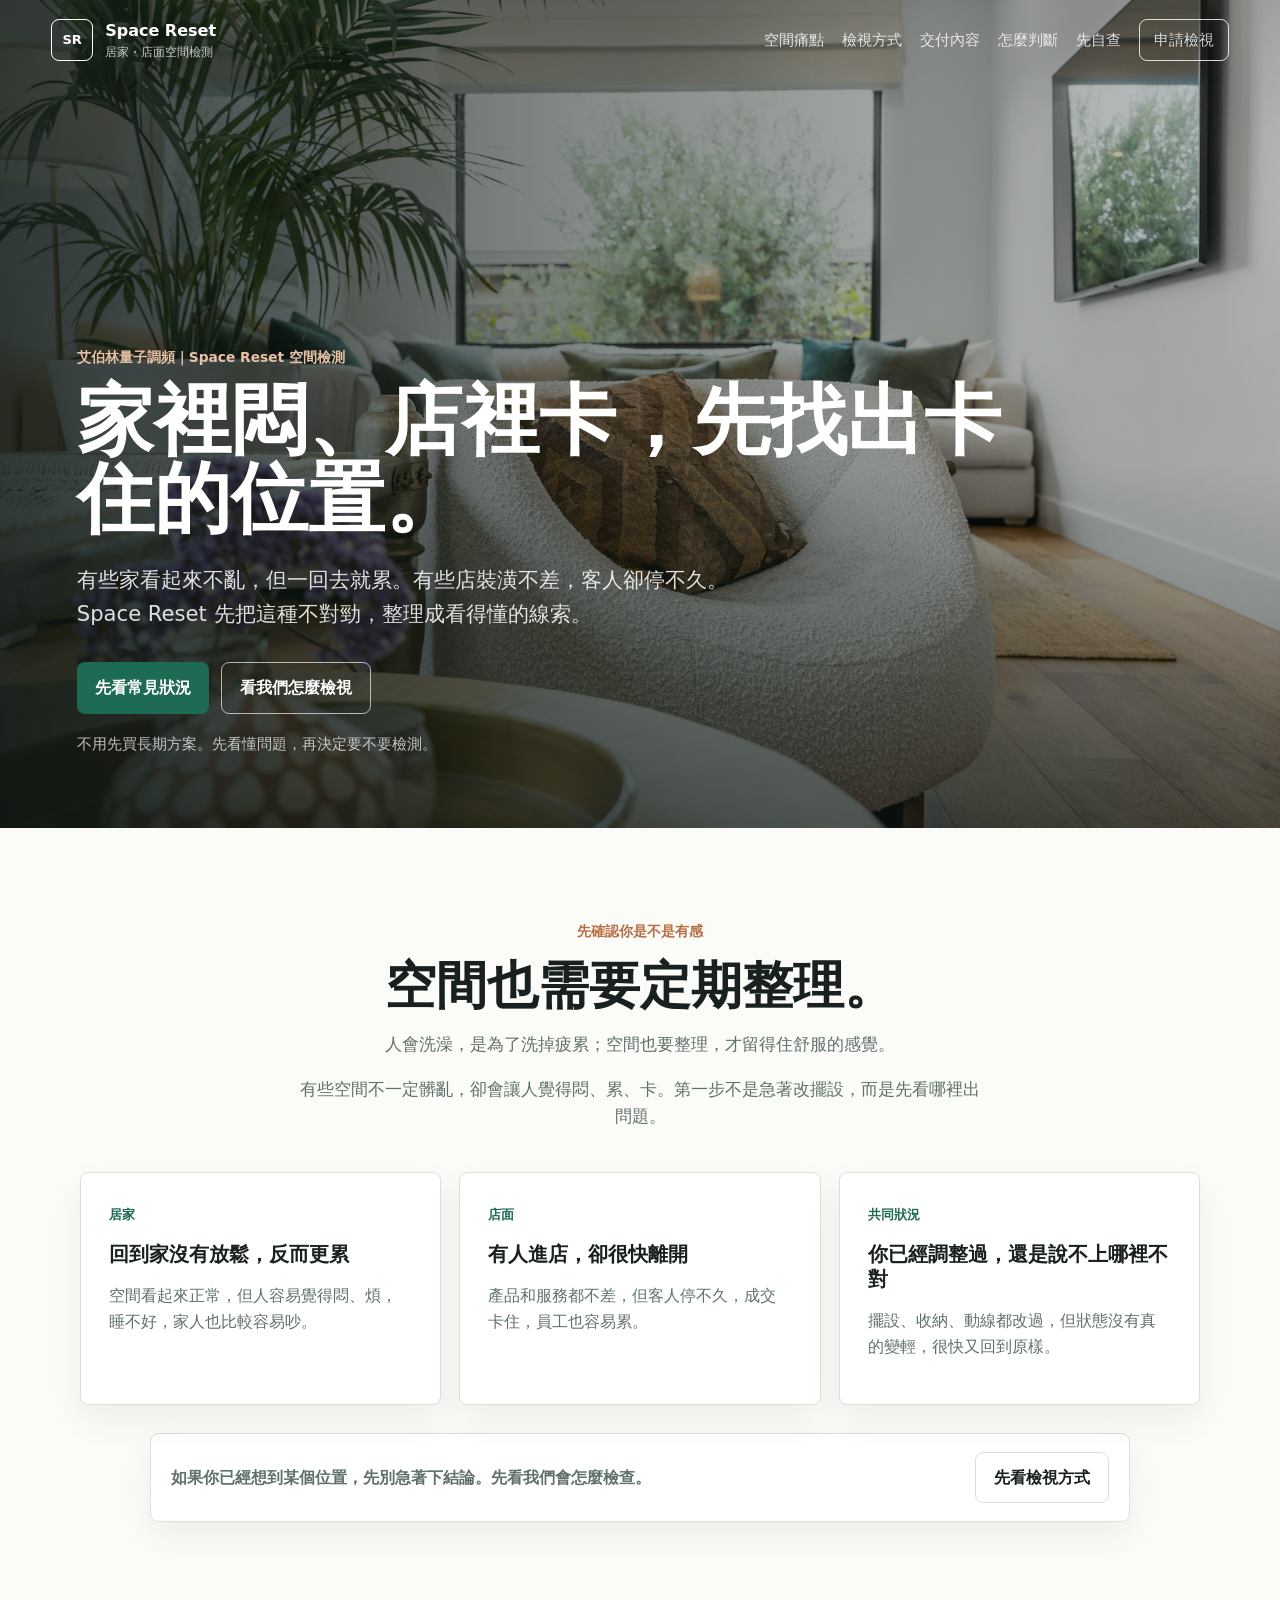
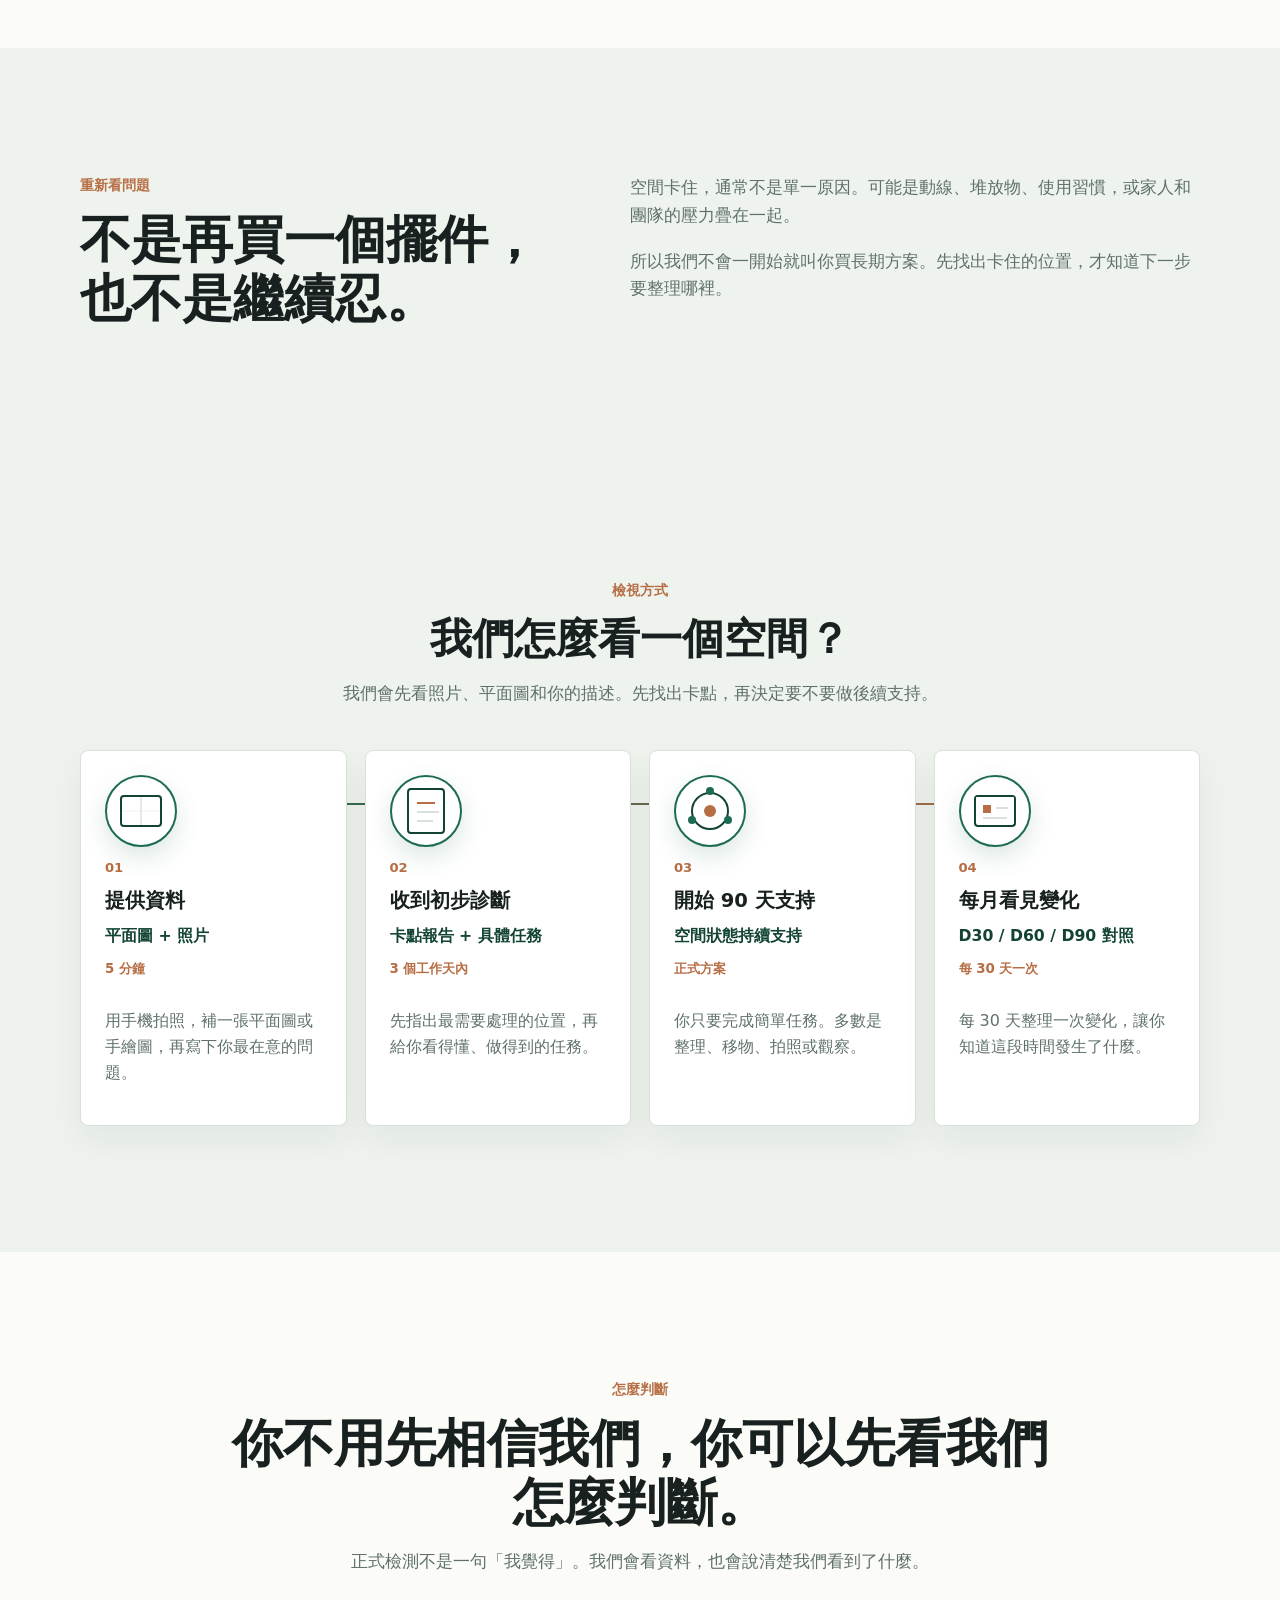
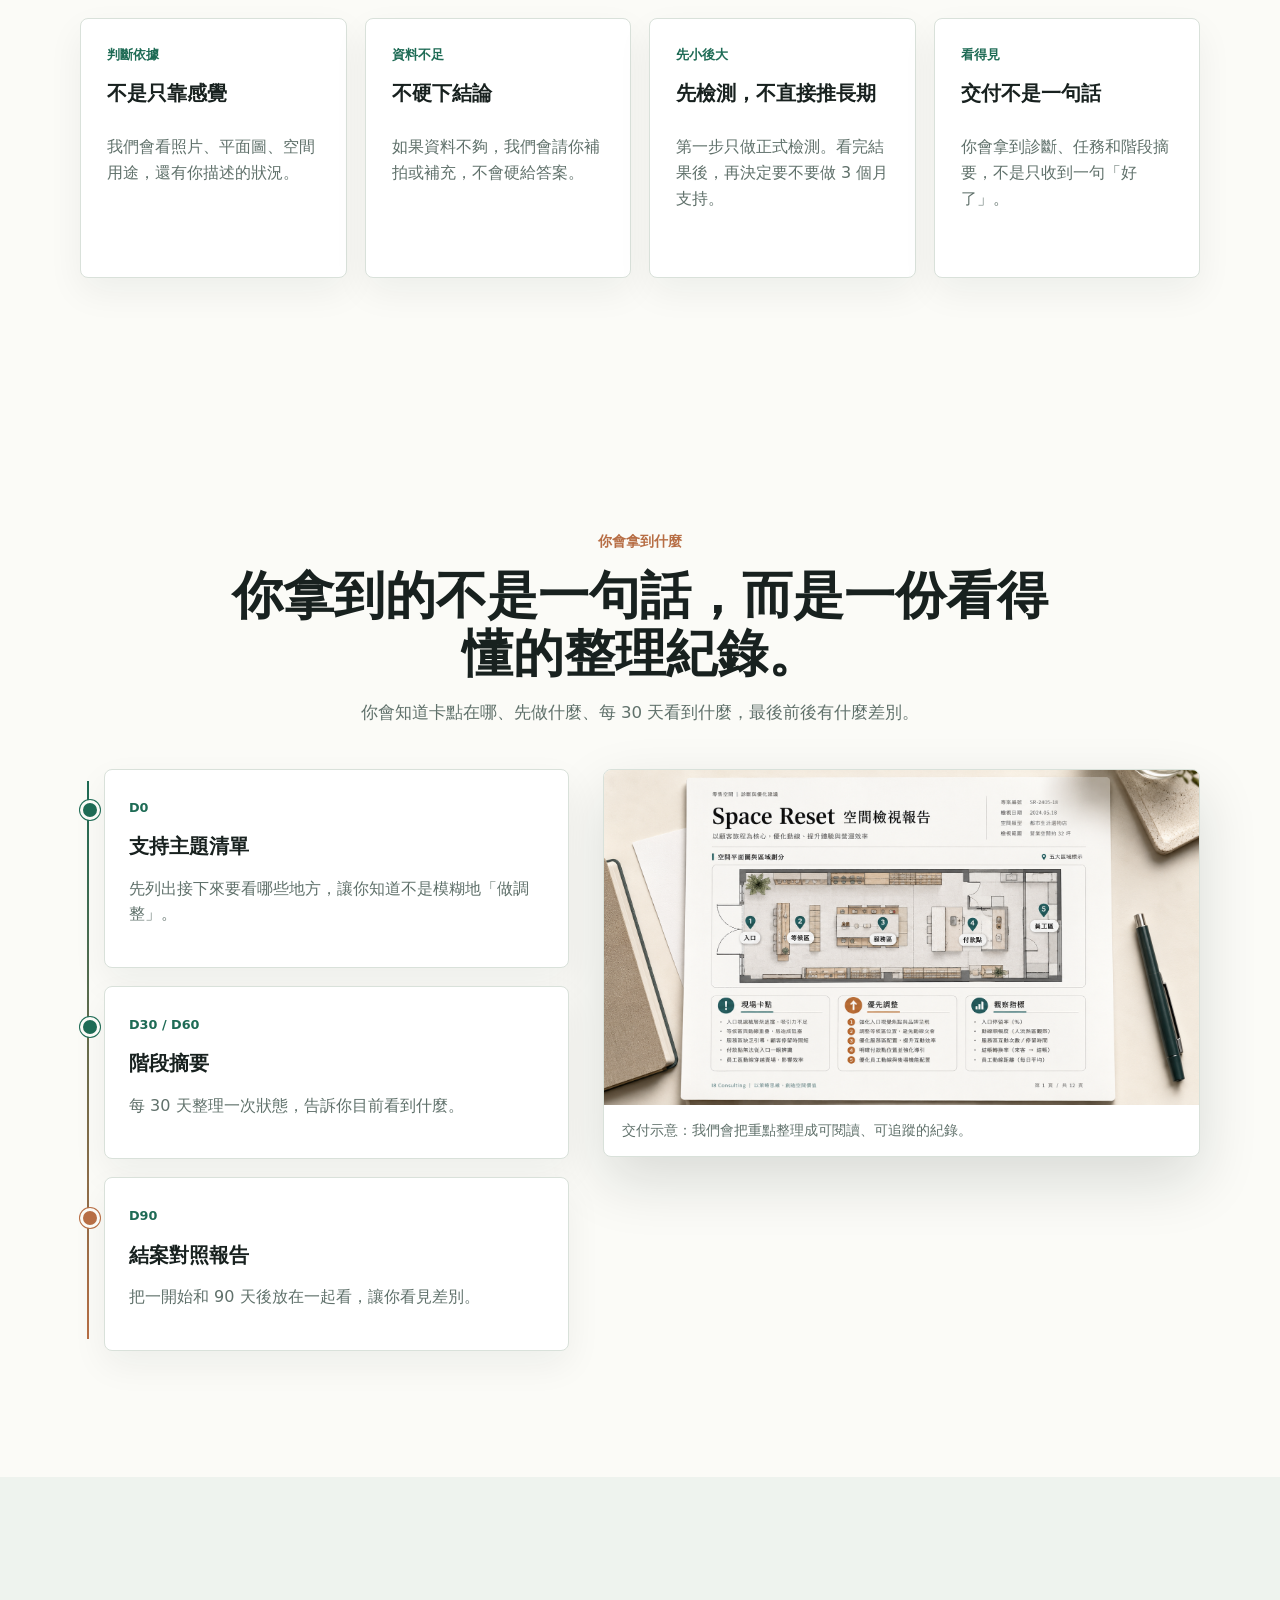
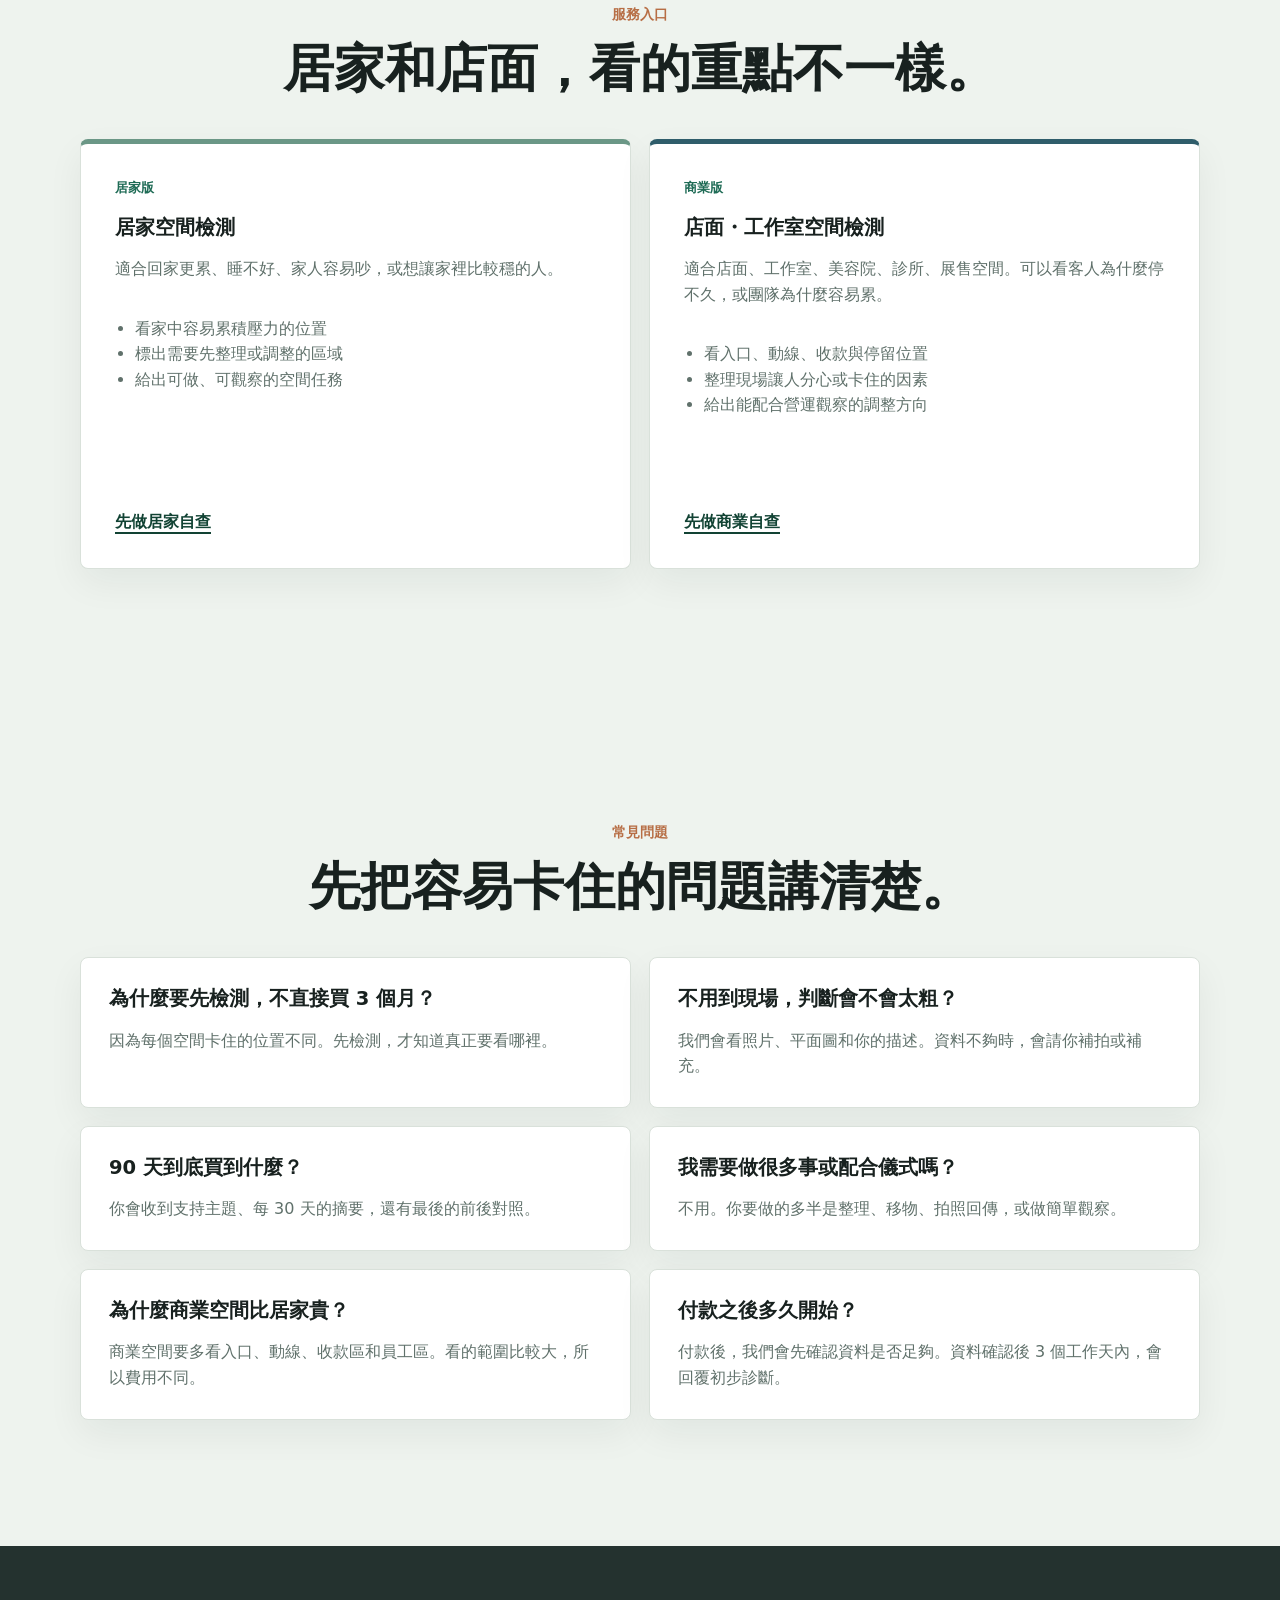
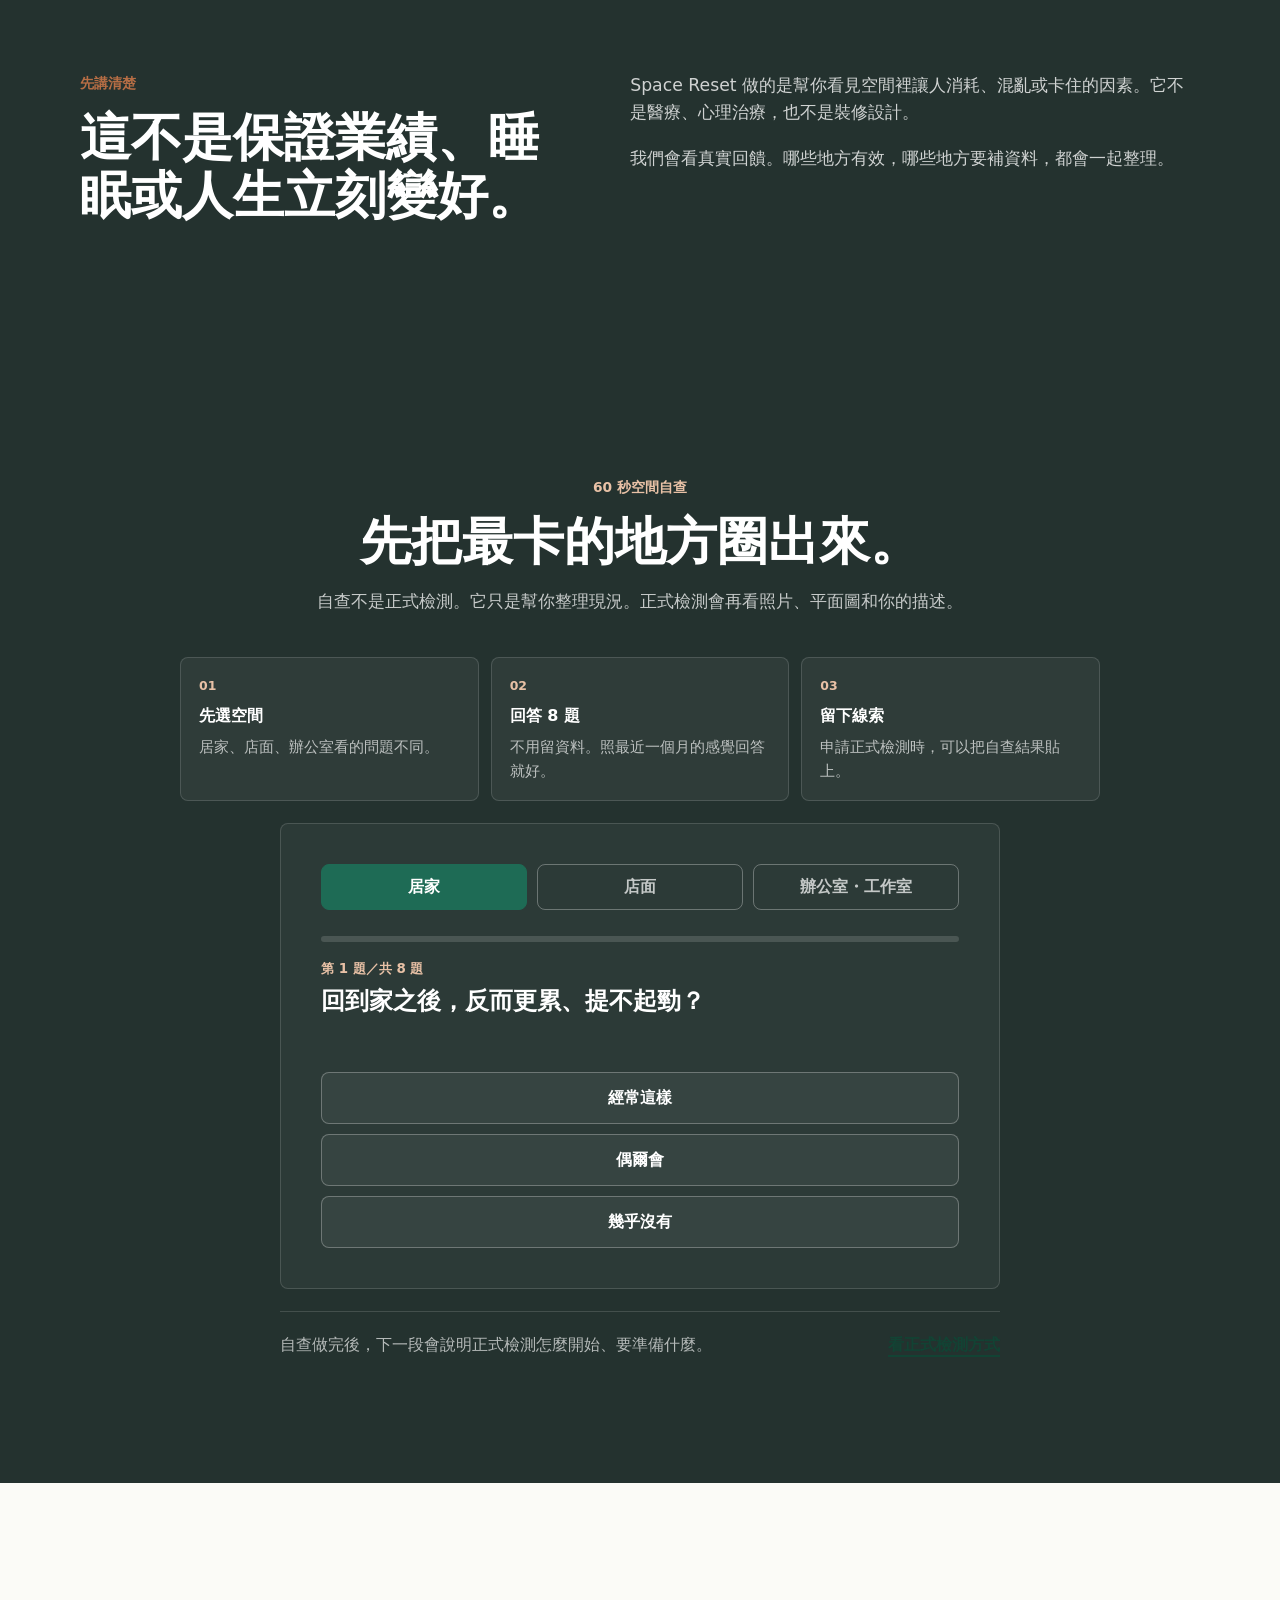
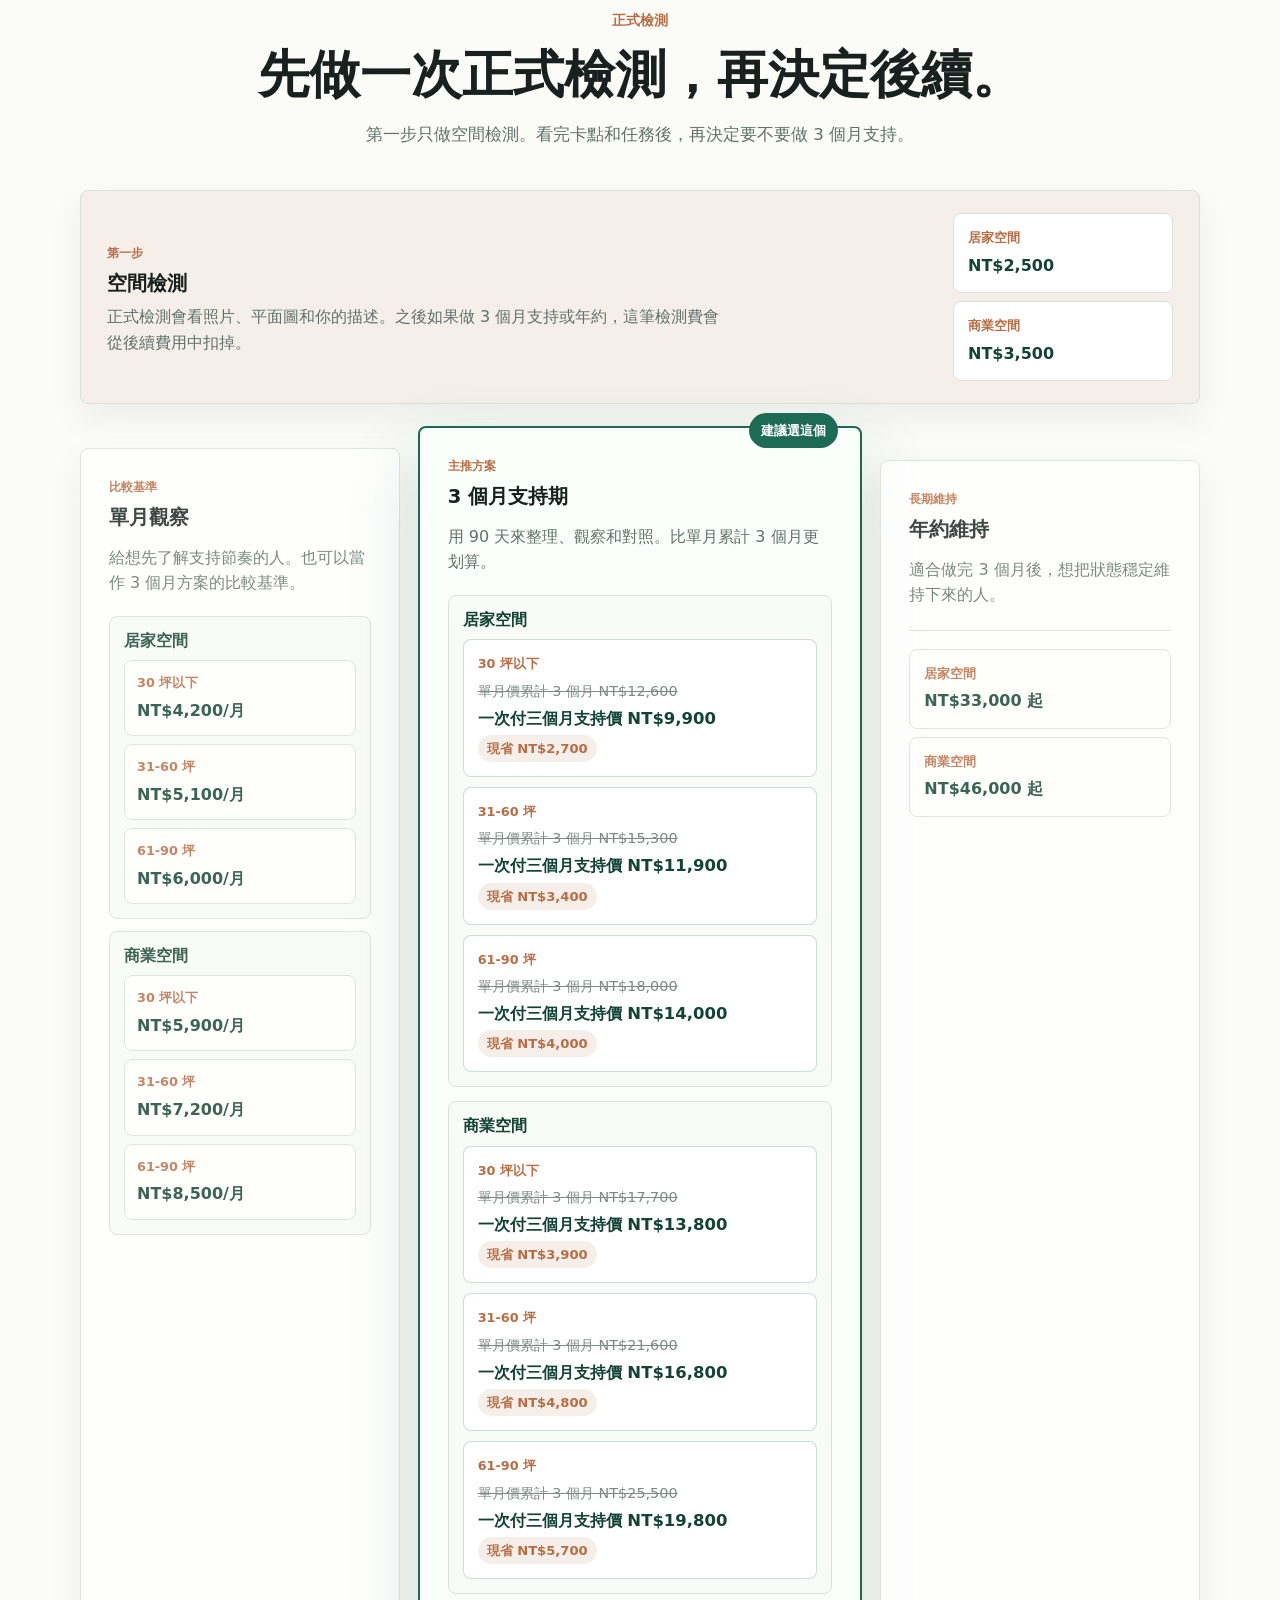
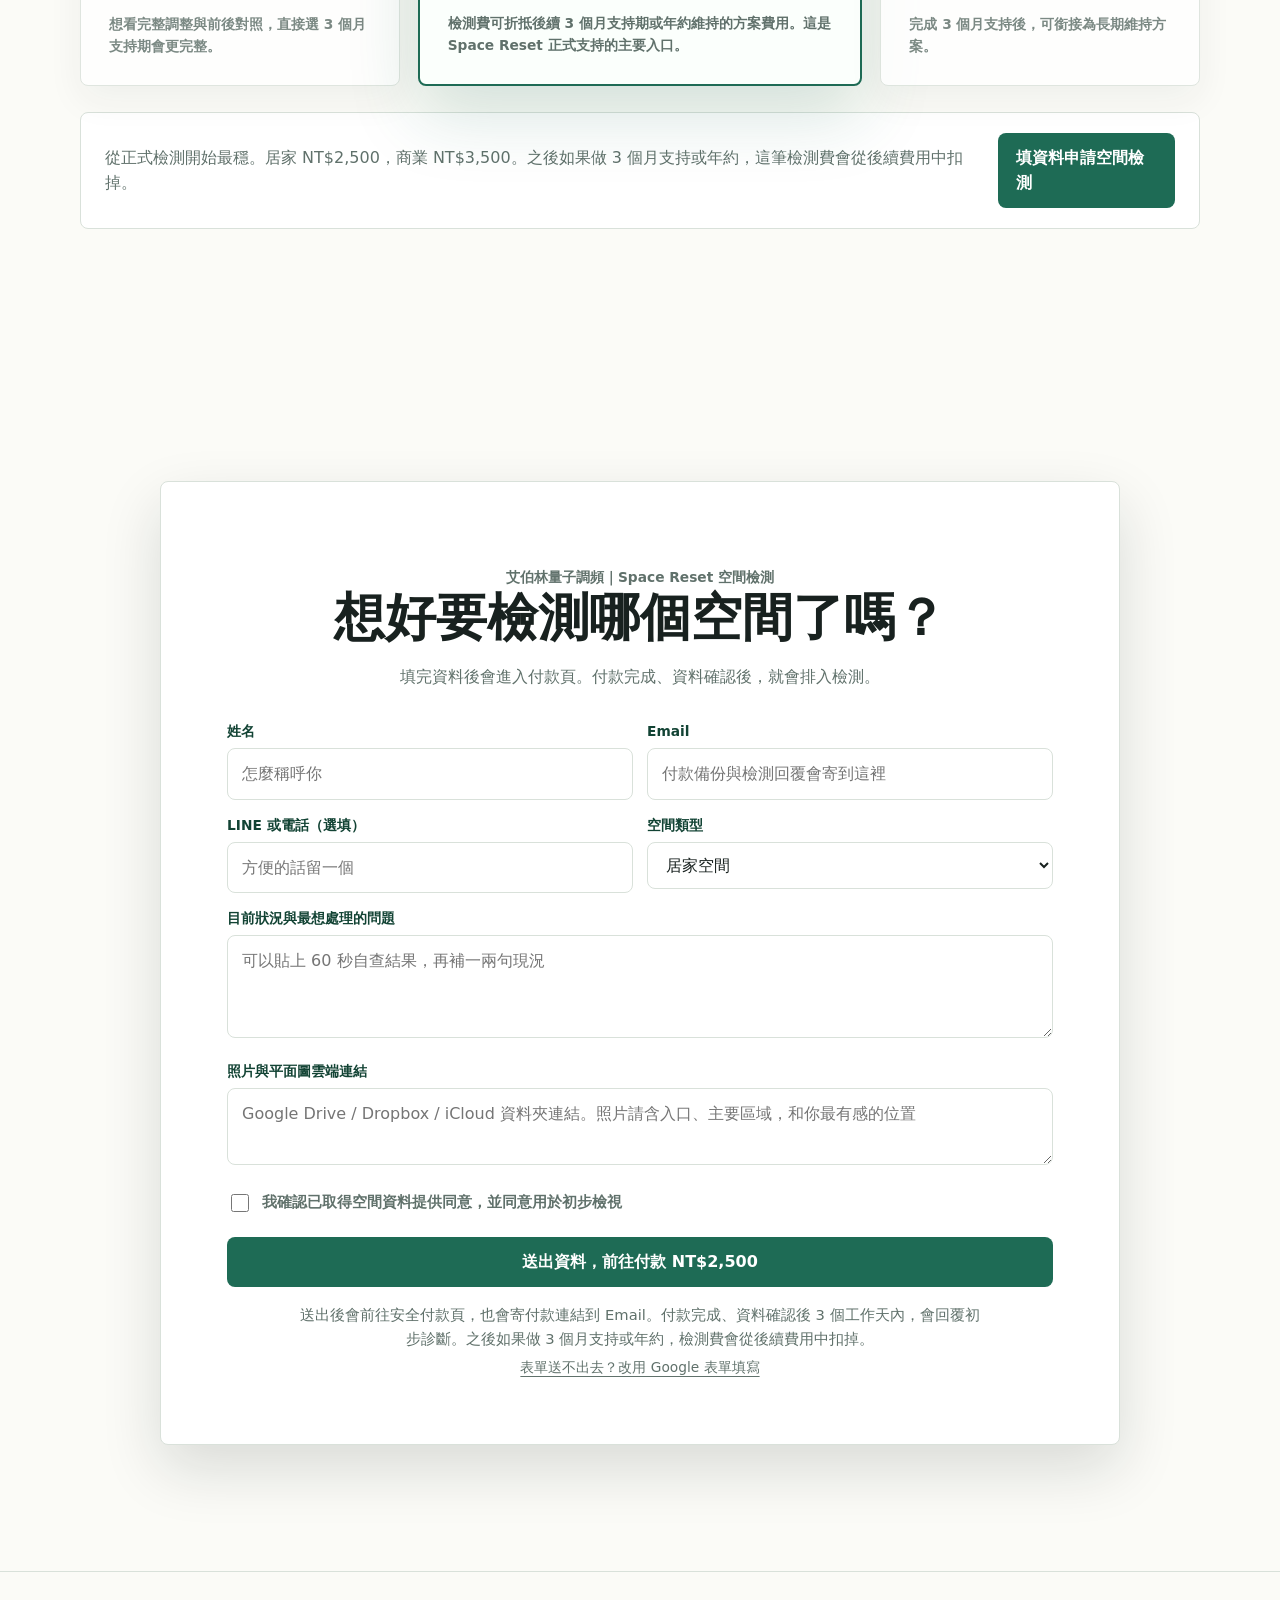
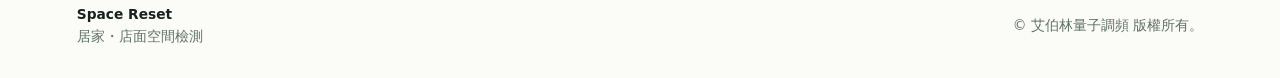
==== commit 37c46700: "Simplify landing copy for clearer reading" ====
--- a/index.html
+++ b/index.html
@@ -6,7 +6,7 @@
     <title>Space Reset｜居家・店面空間檢測</title>
     <meta
       name="description"
-      content="Space Reset 從照片、平面圖與空間狀況開始，協助你看見居家或店面裡讓人疲累、混亂、卡住或不順的地方，並提供 90 天可追蹤的空間支持。"
+      content="Space Reset 從照片、平面圖和你的描述開始，幫你找出居家或店面裡讓人疲累、混亂、卡住的地方。"
     />
     <link rel="icon" href="data:," />
     <link rel="preload" as="image" href="./assets/hero-living-room.jpg" />
@@ -25,8 +25,8 @@
         <a href="#symptoms">空間痛點</a>
         <a href="#process">檢視方式</a>
         <a href="#deliverables">交付內容</a>
-        <a href="#trust">信任依據</a>
-        <a href="#quiz">不確定先測</a>
+        <a href="#trust">怎麼判斷</a>
+        <a href="#quiz">先自查</a>
         <a href="#upload" class="nav-cta">申請檢視</a>
       </nav>
     </header>
@@ -37,27 +37,27 @@
         <div class="hero-overlay"></div>
         <div class="hero-content">
           <p class="eyebrow">艾伯林量子調頻｜Space Reset 空間檢測</p>
-          <h1 id="hero-title">家裡悶、店裡卡，不一定是你想太多。</h1>
+          <h1 id="hero-title">家裡悶、店裡卡，先找出卡住的位置。</h1>
           <p class="hero-lede">
-            看起來不亂的家，還是會讓人一回去就累；裝潢不差的店，也會讓客人停不下來。Space Reset 先把這種「說不上來的不對勁」，整理成可以觀察、可以處理的線索。
+            有些家看起來不亂，但一回去就累。有些店裝潢不差，客人卻停不久。Space Reset 先把這種不對勁，整理成看得懂的線索。
           </p>
           <div class="hero-actions" aria-label="主要行動">
             <a class="button primary" href="#symptoms">先看常見狀況</a>
             <a class="button ghost" href="#process">看我們怎麼檢視</a>
           </div>
-          <p class="hero-note">不用先選方案。先看懂問題，再決定要不要做檢測。</p>
+          <p class="hero-note">不用先買長期方案。先看懂問題，再決定要不要檢測。</p>
         </div>
       </section>
 
       <section class="section compact" id="symptoms">
         <div class="section-heading">
           <p class="eyebrow">先確認你是不是有感</p>
-          <h2>空間也需要定期重整。</h2>
+          <h2>空間也需要定期整理。</h2>
           <p class="desktop-nowrap section-line">
-            人每天洗澡，是為了把一天的疲累洗掉；空間也需要定期重整，才留得住舒適感。
+            人會洗澡，是為了洗掉疲累；空間也要整理，才留得住舒服的感覺。
           </p>
           <p>
-            有些空間不一定髒亂，卻會讓人覺得悶、累、卡、不想久待。第一步不是急著改擺設，而是先把「怪怪的感覺」變成可以觀察、可以整理的狀況。
+            有些空間不一定髒亂，卻會讓人覺得悶、累、卡。第一步不是急著改擺設，而是先看哪裡出問題。
           </p>
         </div>
 
@@ -65,21 +65,21 @@
           <article class="symptom-card">
             <span>居家</span>
             <h3>回到家沒有放鬆，反而更累</h3>
-            <p>空間看起來正常，但人容易覺得悶、煩躁、睡不安，或家人之間更容易有摩擦。</p>
+            <p>空間看起來正常，但人容易覺得悶、煩，睡不好，家人也比較容易吵。</p>
           </article>
           <article class="symptom-card">
             <span>店面</span>
             <h3>有人進店，卻很快離開</h3>
-            <p>產品、服務都不差，現場卻常出現客流散、成交卡、員工消耗感重的情況。</p>
+            <p>產品和服務都不差，但客人停不久，成交卡住，員工也容易累。</p>
           </article>
           <article class="symptom-card">
             <span>共同狀況</span>
             <h3>你已經調整過，還是說不上哪裡不對</h3>
-            <p>擺設、收納、動線都改過，但整體狀態沒有真正變輕，甚至很快又回到原樣。</p>
+            <p>擺設、收納、動線都改過，但狀態沒有真的變輕，很快又回到原樣。</p>
           </article>
         </div>
         <div class="section-bridge">
-          <p>如果你已經想到某個位置，先別急著下結論。下一步先看檢視會看哪些資料，再決定這個空間值不值得正式檢測。</p>
+          <p>如果你已經想到某個位置，先別急著下結論。先看我們會怎麼檢查。</p>
           <a class="button secondary" href="#process">先看檢視方式</a>
         </div>
       </section>
@@ -88,14 +88,14 @@
         <div class="split">
           <div>
             <p class="eyebrow">重新看問題</p>
-            <h2>不是再買一個擺件，也不是再忍一陣子。</h2>
+            <h2>不是再買一個擺件，也不是繼續忍。</h2>
           </div>
           <div class="copy-stack">
             <p>
-              很多空間卡住，不一定是單一原因。常常是動線、使用習慣、物件堆積、家人或團隊壓力，以及空間裡長期累積的狀態疊在一起。
+              空間卡住，通常不是單一原因。可能是動線、堆放物、使用習慣，或家人和團隊的壓力疊在一起。
             </p>
             <p>
-              所以 Space Reset 不會一開始就叫你買長期方案，也不會用一堆玄學語言要你相信。先把「哪裡讓人卡住」看清楚，才知道該整理哪裡、觀察什麼，以及這個空間值不值得進一步支持。
+              所以我們不會一開始就叫你買長期方案。先找出卡住的位置，才知道下一步要整理哪裡。
             </p>
           </div>
         </div>
@@ -104,8 +104,8 @@
       <section class="section visual-band" id="process">
         <div class="section-heading">
           <p class="eyebrow">檢視方式</p>
-          <h2 class="desktop-nowrap process-title">先看懂空間，再決定要不要進一步支持。</h2>
-          <p>陌生客最怕的是買了一個看不懂的服務。這裡先用照片、平面圖與你的描述建立判斷，再用 90 天支持做前後觀察。</p>
+          <h2 class="desktop-nowrap process-title">我們怎麼看一個空間？</h2>
+          <p>我們會先看照片、平面圖和你的描述。先找出卡點，再決定要不要做後續支持。</p>
         </div>
 
         <div class="flow-diagram" aria-label="Space Reset 四步流程">
@@ -115,7 +115,7 @@
             <h3>提供資料</h3>
             <strong>平面圖 + 照片</strong>
             <small>5 分鐘</small>
-            <p>用手機拍照，補一張平面圖或手繪圖，再寫下你最有感的問題。</p>
+            <p>用手機拍照，補一張平面圖或手繪圖，再寫下你最在意的問題。</p>
           </article>
           <article class="flow-step">
             <div class="flow-icon report-icon" aria-hidden="true"></div>
@@ -123,7 +123,7 @@
             <h3>收到初步診斷</h3>
             <strong>卡點報告 + 具體任務</strong>
             <small>3 個工作天內</small>
-            <p>先指出優先處理位置，把建議變成你看得懂、做得到的整理任務。</p>
+            <p>先指出最需要處理的位置，再給你看得懂、做得到的任務。</p>
           </article>
           <article class="flow-step">
             <div class="flow-icon support-icon" aria-hidden="true"></div>
@@ -131,7 +131,7 @@
             <h3>開始 90 天支持</h3>
             <strong>空間狀態持續支持</strong>
             <small>正式方案</small>
-            <p>你只需要完成實體任務清單；多數是打掃整理，其他支持由我們在後台處理。</p>
+            <p>你只要完成簡單任務。多數是整理、移物、拍照或觀察。</p>
           </article>
           <article class="flow-step">
             <div class="flow-icon weekly-icon" aria-hidden="true"></div>
@@ -139,38 +139,38 @@
             <h3>每月看見變化</h3>
             <strong>D30 / D60 / D90 對照</strong>
             <small>每 30 天一次</small>
-            <p>每 30 天會收到摘要與觀察重點，讓你知道過程有沒有在動，而不是買完就放著。</p>
+            <p>每 30 天整理一次變化，讓你知道這段時間發生了什麼。</p>
           </article>
         </div>
       </section>
 
       <section class="section trust-section" id="trust">
         <div class="section-heading">
-          <p class="eyebrow">信任依據</p>
-          <h2>你不用先相信感覺，你可以先看判斷怎麼來。</h2>
-          <p>Space Reset 不把信任建立在一句「我幫你處理好了」，而是建立在資料、流程、交付物與邊界說明上。</p>
+          <p class="eyebrow">怎麼判斷</p>
+          <h2>你不用先相信我們，你可以先看我們怎麼判斷。</h2>
+          <p>正式檢測不是一句「我覺得」。我們會看資料，也會說清楚我們看到了什麼。</p>
         </div>
 
         <div class="trust-grid">
           <article class="trust-card">
             <span>判斷依據</span>
-            <h3>不是只憑一句感覺</h3>
-            <p>正式檢測會看照片、平面圖、空間用途、你描述的狀況，以及自測結果裡最突出的線索。</p>
+            <h3>不是只靠感覺</h3>
+            <p>我們會看照片、平面圖、空間用途，還有你描述的狀況。</p>
           </article>
           <article class="trust-card">
             <span>資料不足</span>
             <h3>不硬下結論</h3>
-            <p>如果照片、平面圖或描述不夠，我們會先請你補拍或補充，不會為了成交直接給你模糊答案。</p>
+            <p>如果資料不夠，我們會請你補拍或補充，不會硬給答案。</p>
           </article>
           <article class="trust-card">
             <span>先小後大</span>
             <h3>先檢測，不直接推長期</h3>
-            <p>第一步只做空間檢測。看完卡點與任務後，再決定是否進入 3 個月支持期或年約維持。</p>
+            <p>第一步只做正式檢測。看完結果後，再決定要不要做 3 個月支持。</p>
           </article>
           <article class="trust-card">
             <span>看得見</span>
             <h3>交付不是一句話</h3>
-            <p>你會拿到初步診斷、支持主題、階段摘要與 D90 對照，不是只收到一句「已經調好了」。</p>
+            <p>你會拿到診斷、任務和階段摘要，不是只收到一句「好了」。</p>
           </article>
         </div>
       </section>
@@ -178,8 +178,8 @@
       <section class="section" id="deliverables">
         <div class="section-heading">
           <p class="eyebrow">你會拿到什麼</p>
-          <h2>你買的不是一句「幫你調好了」，而是一段看得見的整理過程。</h2>
-          <p>這是 Space Reset 和一般放置型服務最大的差異：你會知道卡點在哪、先做什麼、每 30 天觀察到什麼，最後前後有什麼對照。</p>
+          <h2>你拿到的不是一句話，而是一份看得懂的整理紀錄。</h2>
+          <p>你會知道卡點在哪、先做什麼、每 30 天看到什麼，最後前後有什麼差別。</p>
         </div>
 
         <div class="timeline-layout">
@@ -187,22 +187,22 @@
             <div class="timeline-item">
               <span>D0</span>
               <h3>支持主題清單</h3>
-              <p>先列出 90 天要支持與觀察的主題，讓你知道這一季不是一團模糊地「做調整」。</p>
+              <p>先列出接下來要看哪些地方，讓你知道不是模糊地「做調整」。</p>
             </div>
             <div class="timeline-item">
               <span>D30 / D60</span>
               <h3>階段摘要</h3>
-              <p>每 30 天整理一次狀態摘要、實體任務回饋與下一階段觀察重點，讓過程全程看得見。</p>
+              <p>每 30 天整理一次狀態，告訴你目前看到什麼。</p>
             </div>
             <div class="timeline-item">
               <span>D90</span>
               <h3>結案對照報告</h3>
-              <p>把初始狀況、階段摘要與結案觀察放在一起，清楚看到這 90 天發生過什麼。</p>
+              <p>把一開始和 90 天後放在一起看，讓你看見差別。</p>
             </div>
           </div>
           <figure class="summary-shot">
             <img src="./assets/report-visual.png" alt="Space Reset 交付報告與對照紀錄示意" />
-            <figcaption>交付示意：支持主題、階段摘要與 D90 對照會整理成可閱讀、可追蹤的紀錄。</figcaption>
+            <figcaption>交付示意：我們會把重點整理成可閱讀、可追蹤的紀錄。</figcaption>
           </figure>
         </div>
       </section>
@@ -210,68 +210,68 @@
       <section class="section contrast" id="paths">
         <div class="section-heading">
           <p class="eyebrow">服務入口</p>
-          <h2>同一個 Space Reset，居家和商業空間看的重點不同。</h2>
+          <h2>居家和店面，看的重點不一樣。</h2>
         </div>
         <div class="path-grid">
           <article class="path-card home">
             <div class="path-label">居家版</div>
             <h3>居家空間檢測</h3>
             <p>
-              適合想整理家中沉重感、睡不安、回家更累、家人容易煩躁，或想讓生活狀態比較穩的人。
+              適合回家更累、睡不好、家人容易吵，或想讓家裡比較穩的人。
             </p>
             <ul>
               <li>看家中容易累積壓力的位置</li>
               <li>標出需要先整理或調整的區域</li>
               <li>給出可做、可觀察的空間任務</li>
             </ul>
-            <a href="#pricing" class="text-link">看居家方案怎麼選</a>
+            <a href="#quiz" class="text-link">先做居家自查</a>
           </article>
 
           <article class="path-card business">
             <div class="path-label">商業版</div>
             <h3>店面・工作室空間檢測</h3>
             <p>
-              適合店面、工作室、美容院、診所、展售空間，想看現場是否有讓客人很快離開、收款卡或團隊消耗的因素。
+              適合店面、工作室、美容院、診所、展售空間。可以看客人為什麼停不久，或團隊為什麼容易累。
             </p>
             <ul>
               <li>看入口、動線、收款與停留位置</li>
               <li>整理現場讓人分心或卡住的因素</li>
               <li>給出能配合營運觀察的調整方向</li>
             </ul>
-            <a href="#pricing" class="text-link">看商業方案怎麼選</a>
+            <a href="#quiz" class="text-link">先做商業自查</a>
           </article>
         </div>
       </section>
 
       <section class="section visual-band" id="faq">
         <div class="section-heading">
-          <p class="eyebrow">購買前的疑慮</p>
-          <h2>真正會卡住成交的問題，先在這裡講清楚。</h2>
+          <p class="eyebrow">常見問題</p>
+          <h2>先把容易卡住的問題講清楚。</h2>
         </div>
         <div class="faq-grid">
           <article class="faq-item">
             <h3>為什麼要先檢測，不直接買 3 個月？</h3>
-            <p>因為每個空間卡住的位置不同。先檢測，是為了避免你花錢買了支持，卻不知道真正要觀察哪裡。</p>
+            <p>因為每個空間卡住的位置不同。先檢測，才知道真正要看哪裡。</p>
           </article>
           <article class="faq-item">
             <h3>不用到現場，判斷會不會太粗？</h3>
-            <p>我們會根據照片、平面圖、你的描述與補充資料做判斷。若資料不足，會先請你補拍或補充，不會硬做結論。</p>
+            <p>我們會看照片、平面圖和你的描述。資料不夠時，會請你補拍或補充。</p>
           </article>
           <article class="faq-item">
             <h3>90 天到底買到什麼？</h3>
-            <p>你買到的是一段完整支持流程：D0 支持主題、D30 / D60 階段摘要、D90 結案對照。你會知道做了什麼、觀察到什麼、下一步要看哪裡。</p>
+            <p>你會收到支持主題、每 30 天的摘要，還有最後的前後對照。</p>
           </article>
           <article class="faq-item">
             <h3>我需要做很多事或配合儀式嗎？</h3>
-            <p>不用。你需要做的是實體任務清單，多數是打掃、整理、移走、拍照回傳或做簡單觀察；不需要改變信仰，也不需要做儀式。</p>
+            <p>不用。你要做的多半是整理、移物、拍照回傳，或做簡單觀察。</p>
           </article>
           <article class="faq-item">
             <h3>為什麼商業空間比居家貴？</h3>
-            <p>居家主要看休息、收納與家人互動的區域；商業空間還要看入口、客人動線、停留與收款位置、員工工作區，而且判讀要對照你的營運狀況。看的範圍和來回溝通都比較多，所以價格不同。</p>
+            <p>商業空間要多看入口、動線、收款區和員工區。看的範圍比較大，所以費用不同。</p>
           </article>
           <article class="faq-item">
             <h3>付款之後多久開始？</h3>
-            <p>付款完成後，我們會在 24 小時內確認你的照片與平面圖是否足夠；資料確認後 3 個工作天內，你就會收到初步診斷。</p>
+            <p>付款後，我們會先確認資料是否足夠。資料確認後 3 個工作天內，會回覆初步診斷。</p>
           </article>
         </div>
       </section>
@@ -284,10 +284,10 @@
           </div>
           <div class="copy-stack">
             <p>
-              Space Reset 做的是協助你看見空間裡造成消耗、混亂或不順的因素，並提供調整方向與 90 天觀察紀錄。它不是醫療、心理治療、裝修設計，也不承諾單次調整就讓所有問題消失。
+              Space Reset 做的是幫你看見空間裡讓人消耗、混亂或卡住的因素。它不是醫療、心理治療，也不是裝修設計。
             </p>
             <p>
-              我們重視真實回饋：哪些建議有幫助、哪些地方需要補資料、哪些調整後有明顯差異。這些都會讓服務越做越清楚。
+              我們會看真實回饋。哪些地方有效，哪些地方要補資料，都會一起整理。
             </p>
           </div>
         </div>
@@ -295,31 +295,31 @@
 
       <section class="section quiz-section" id="quiz">
         <div class="section-heading">
-          <p class="eyebrow">還在猶豫是不是要處理？</p>
-          <h2>先看你的空間訊號，值不值得被正式檢測。</h2>
-          <p>這個自測不是正式診斷，也不是叫你立刻購買；它的任務，是把模糊的不對勁整理成可以帶進檢測的線索。</p>
-        </div>
-
-        <div class="quiz-intro-grid" aria-label="自測如何使用">
+          <p class="eyebrow">60 秒空間自查</p>
+          <h2>先把最卡的地方圈出來。</h2>
+          <p>自查不是正式檢測。它只是幫你整理現況。正式檢測會再看照片、平面圖和你的描述。</p>
+        </div>
+
+        <div class="quiz-intro-grid" aria-label="自查如何使用">
           <article>
             <span>01</span>
-            <h3>選最接近的空間</h3>
-            <p>居家、店面、辦公室看的問題不同，先選最接近你的場景。</p>
+            <h3>先選空間</h3>
+            <p>居家、店面、辦公室看的問題不同。</p>
           </article>
           <article>
             <span>02</span>
-            <h3>照近一個月回答</h3>
-            <p>不用留資料，也不用想太久，照你最近最真實的感覺回答。</p>
+            <h3>回答 8 題</h3>
+            <p>不用留資料。照最近一個月的感覺回答就好。</p>
           </article>
           <article>
             <span>03</span>
-            <h3>把線索帶進檢測</h3>
-            <p>測完複製結果，後面申請時直接貼上，正式檢測就能接著你的狀態往下看。</p>
+            <h3>留下線索</h3>
+            <p>申請正式檢測時，可以把自查結果貼上。</p>
           </article>
         </div>
 
         <div class="quiz-panel" data-quiz>
-          <div class="quiz-toggle" role="group" aria-label="選擇自測類型">
+          <div class="quiz-toggle" role="group" aria-label="選擇自查類型">
             <button type="button" class="is-active" data-quiz-mode="home">居家</button>
             <button type="button" data-quiz-mode="business">店面</button>
             <button type="button" data-quiz-mode="office">辦公室・工作室</button>
@@ -343,32 +343,32 @@
             <p class="quiz-dims" data-quiz-dims></p>
             <p class="quiz-copy" data-quiz-copy></p>
             <div class="quiz-result-actions">
-              <a class="button primary" href="#pricing">下一步，看怎麼開始檢測</a>
-              <button type="button" class="button secondary quiz-copy-btn" data-quiz-copy-btn>複製結果，貼到申請表</button>
+              <a class="button primary" href="#pricing">看怎麼正式檢測</a>
+              <button type="button" class="button secondary quiz-copy-btn" data-quiz-copy-btn>複製自查結果</button>
               <button type="button" class="quiz-restart" data-quiz-restart>重測一次</button>
             </div>
-            <small>複製後貼在申請表的「目前狀況與最想處理的問題」欄位。我們會把它當成初步線索，再結合照片、平面圖與你的描述做正式檢測。</small>
+            <small>自查只是線索。正式檢測會再看照片、平面圖和你的描述。</small>
           </div>
         </div>
 
         <div class="quiz-handoff">
-          <p>做完自測後不要停在這裡。下一段會說明檢測怎麼開始、需要準備什麼，以及後續支持如何銜接。</p>
-          <a class="text-link light-link" href="#pricing">看怎麼開始檢測</a>
+          <p>自查做完後，下一段會說明正式檢測怎麼開始、要準備什麼。</p>
+          <a class="text-link light-link" href="#pricing">看正式檢測方式</a>
         </div>
       </section>
 
       <section class="section pricing" id="pricing">
         <div class="section-heading">
-          <p class="eyebrow">從檢測開始</p>
-          <h2>不用一開始就買長期，先用一次檢測看清楚。</h2>
-          <p>第一步只做空間檢測。看完卡點、任務與資料是否足夠後，再決定要不要進入 3 個月支持期或年約維持。</p>
+          <p class="eyebrow">正式檢測</p>
+          <h2>先做一次正式檢測，再決定後續。</h2>
+          <p>第一步只做空間檢測。看完卡點和任務後，再決定要不要做 3 個月支持。</p>
         </div>
 
         <div class="pricing-entry">
           <div>
             <span>第一步</span>
             <h3>空間檢測</h3>
-            <p>先看空間卡在哪。之後如果進入 3 個月支持期或年約維持，這筆檢測費會從後續方案費用中全額扣掉。商業空間因為要多看入口、動線、收款與員工區，判讀範圍較大，價格較高。</p>
+            <p>正式檢測會看照片、平面圖和你的描述。之後如果做 3 個月支持或年約，這筆檢測費會從後續費用中扣掉。</p>
           </div>
           <div class="price-groups compact-groups">
             <div>
@@ -386,7 +386,7 @@
           <article class="plan-card anchor-plan">
             <span class="plan-kicker">比較基準</span>
             <h3>單月觀察</h3>
-            <p>給想先感受支持節奏的人。單月價格也是比較基準，讓你一眼看出 3 個月支持期划算在哪裡。</p>
+            <p>給想先了解支持節奏的人。也可以當作 3 個月方案的比較基準。</p>
             <div class="tier-groups compact-tier-groups">
               <div class="tier-group">
                 <h4>居家空間</h4>
@@ -430,7 +430,7 @@
             <div class="plan-badge">建議選這個</div>
             <span class="plan-kicker">主推方案</span>
             <h3>3 個月支持期</h3>
-            <p>用 90 天完成調整、觀察與 D30 / D60 / D90 對照。比單月價累計 3 個月更划算，也更容易看見空間前後差異。</p>
+            <p>用 90 天來整理、觀察和對照。比單月累計 3 個月更划算。</p>
             <div class="tier-groups">
               <div class="tier-group">
                 <h4>居家空間</h4>
@@ -485,7 +485,7 @@
           <article class="plan-card future-plan">
             <span class="plan-kicker">長期維持</span>
             <h3>年約維持</h3>
-            <p>適合已經感受到空間變輕，想把狀態穩定維持下來的人。3 個月後可直接銜接。</p>
+            <p>適合做完 3 個月後，想把狀態穩定維持下來的人。</p>
             <div class="price-groups">
               <div>
                 <span>居家空間</span>
@@ -501,7 +501,7 @@
         </div>
 
         <div class="pricing-cta">
-          <p>從檢測開始最穩：NT$2,500 起，之後進入 3 個月支持期或年約維持時，檢測費可從後續方案費用中全額扣掉。先用小額把卡點看清楚，再決定要不要投入 90 天。</p>
+          <p>從正式檢測開始最穩。居家 NT$2,500，商業 NT$3,500。之後如果做 3 個月支持或年約，這筆檢測費會從後續費用中扣掉。</p>
           <a class="button primary" href="#upload" data-upload-trigger>填資料申請空間檢測</a>
         </div>
       </section>
@@ -509,9 +509,9 @@
       <section class="section upload" id="upload">
         <div class="upload-panel">
           <p class="eyebrow">艾伯林量子調頻｜Space Reset 空間檢測</p>
-          <h2>想好要處理哪個空間了嗎？填完直接進付款，馬上排入檢測。</h2>
+          <h2>想好要檢測哪個空間了嗎？</h2>
           <p>
-            準備很簡單：手機拍的照片，加上平面圖或手繪圖就可以開始。每期檢測件數有限，額滿後依序排入下一梯。
+            填完資料後會進入付款頁。付款完成、資料確認後，就會排入檢測。
           </p>
 
           <form class="lead-form" data-lead-form novalidate>
@@ -542,7 +542,7 @@
             </div>
             <label>
               <span>目前狀況與最想處理的問題</span>
-              <textarea name="note" rows="3" required placeholder="可以直接貼上你的 60 秒自測結果，再補一兩句現況"></textarea>
+              <textarea name="note" rows="3" required placeholder="可以貼上 60 秒自查結果，再補一兩句現況"></textarea>
             </label>
             <label>
               <span>照片與平面圖雲端連結</span>
@@ -554,7 +554,7 @@
             </label>
             <button type="submit" class="button primary" data-submit-btn>送出資料，前往付款 NT$2,500</button>
             <p class="form-status" data-form-status>
-              送出後直接前往安全付款頁，同時會寄一封含付款連結的 Email 備份，晚點付也不會不見。付款完成、資料確認後 3 個工作天內回覆初步診斷；之後進入 3 個月支持期或年約維持時，檢測費可從後續方案費用中全額扣掉。
+              送出後會前往安全付款頁，也會寄付款連結到 Email。付款完成、資料確認後 3 個工作天內，會回覆初步診斷。之後如果做 3 個月支持或年約，檢測費會從後續費用中扣掉。
             </p>
             <a class="form-fallback" href="#" data-form-link>表單送不出去？改用 Google 表單填寫</a>
           </form>
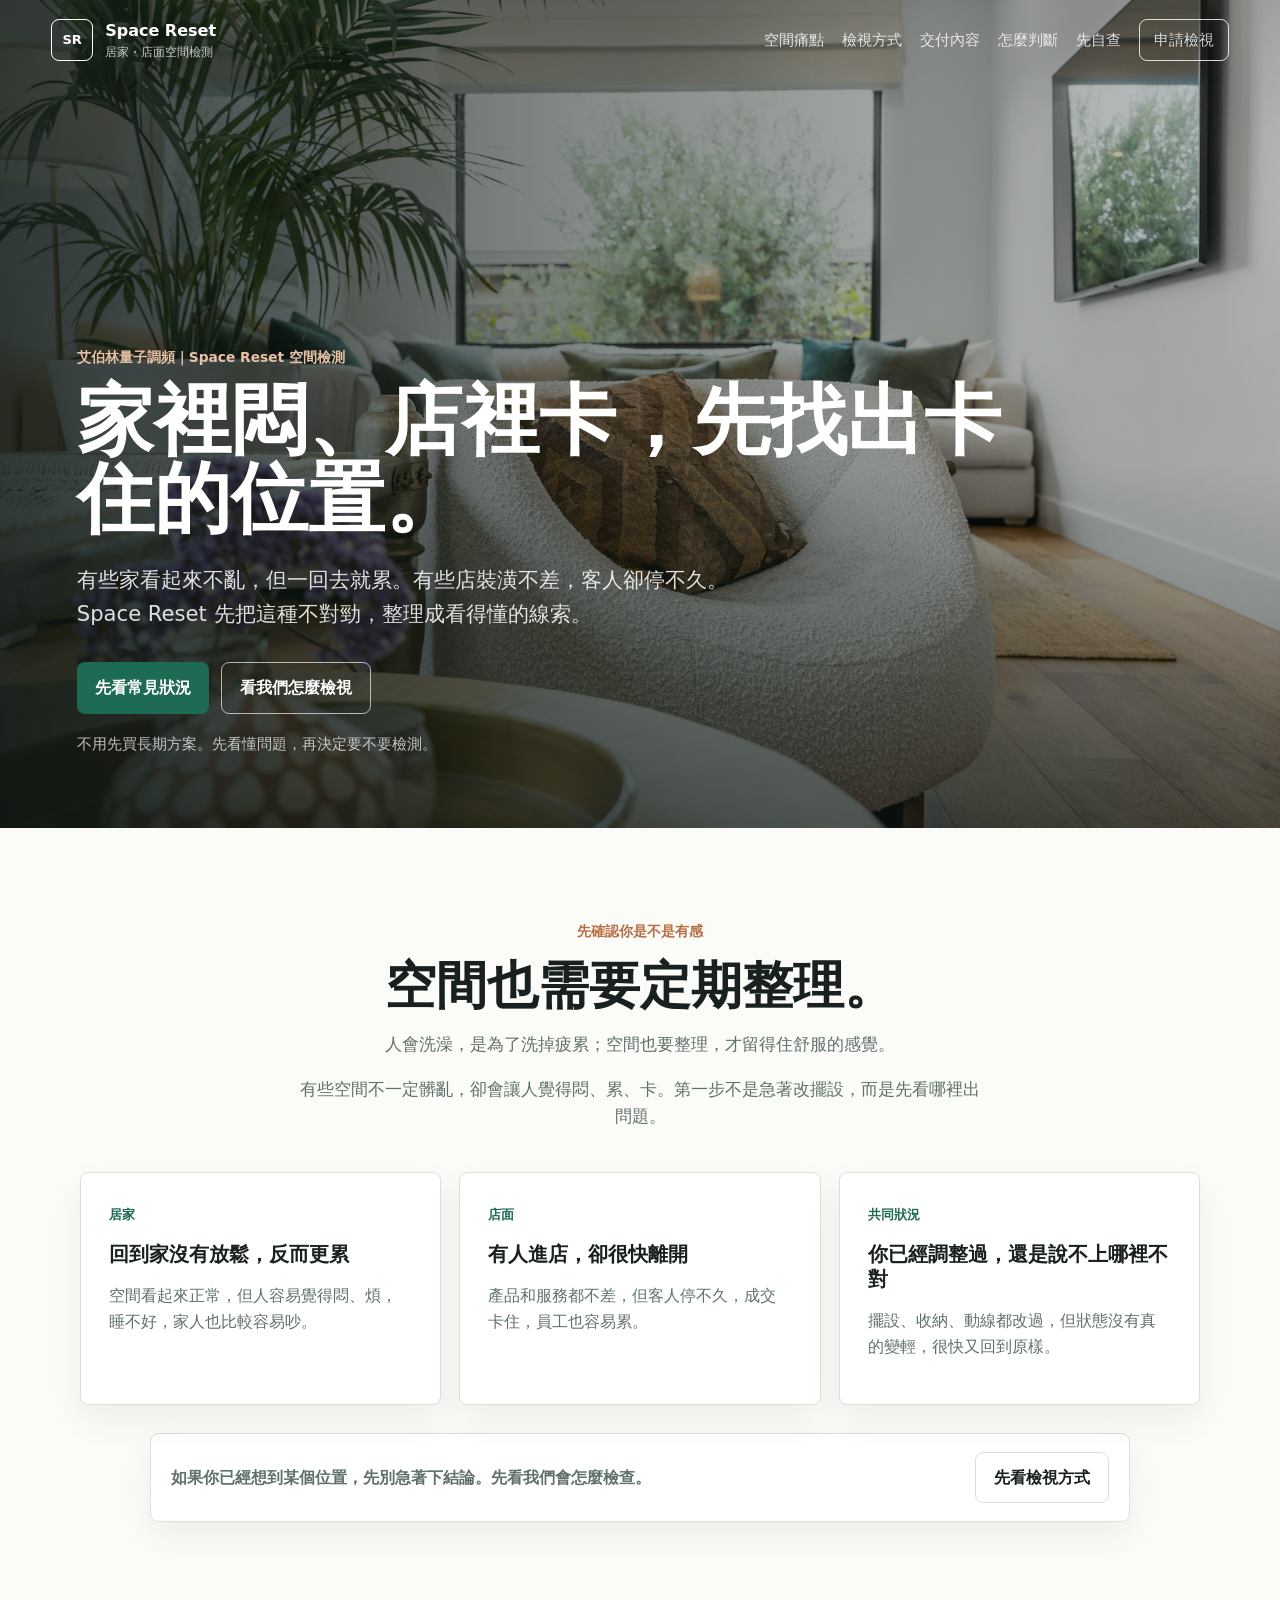
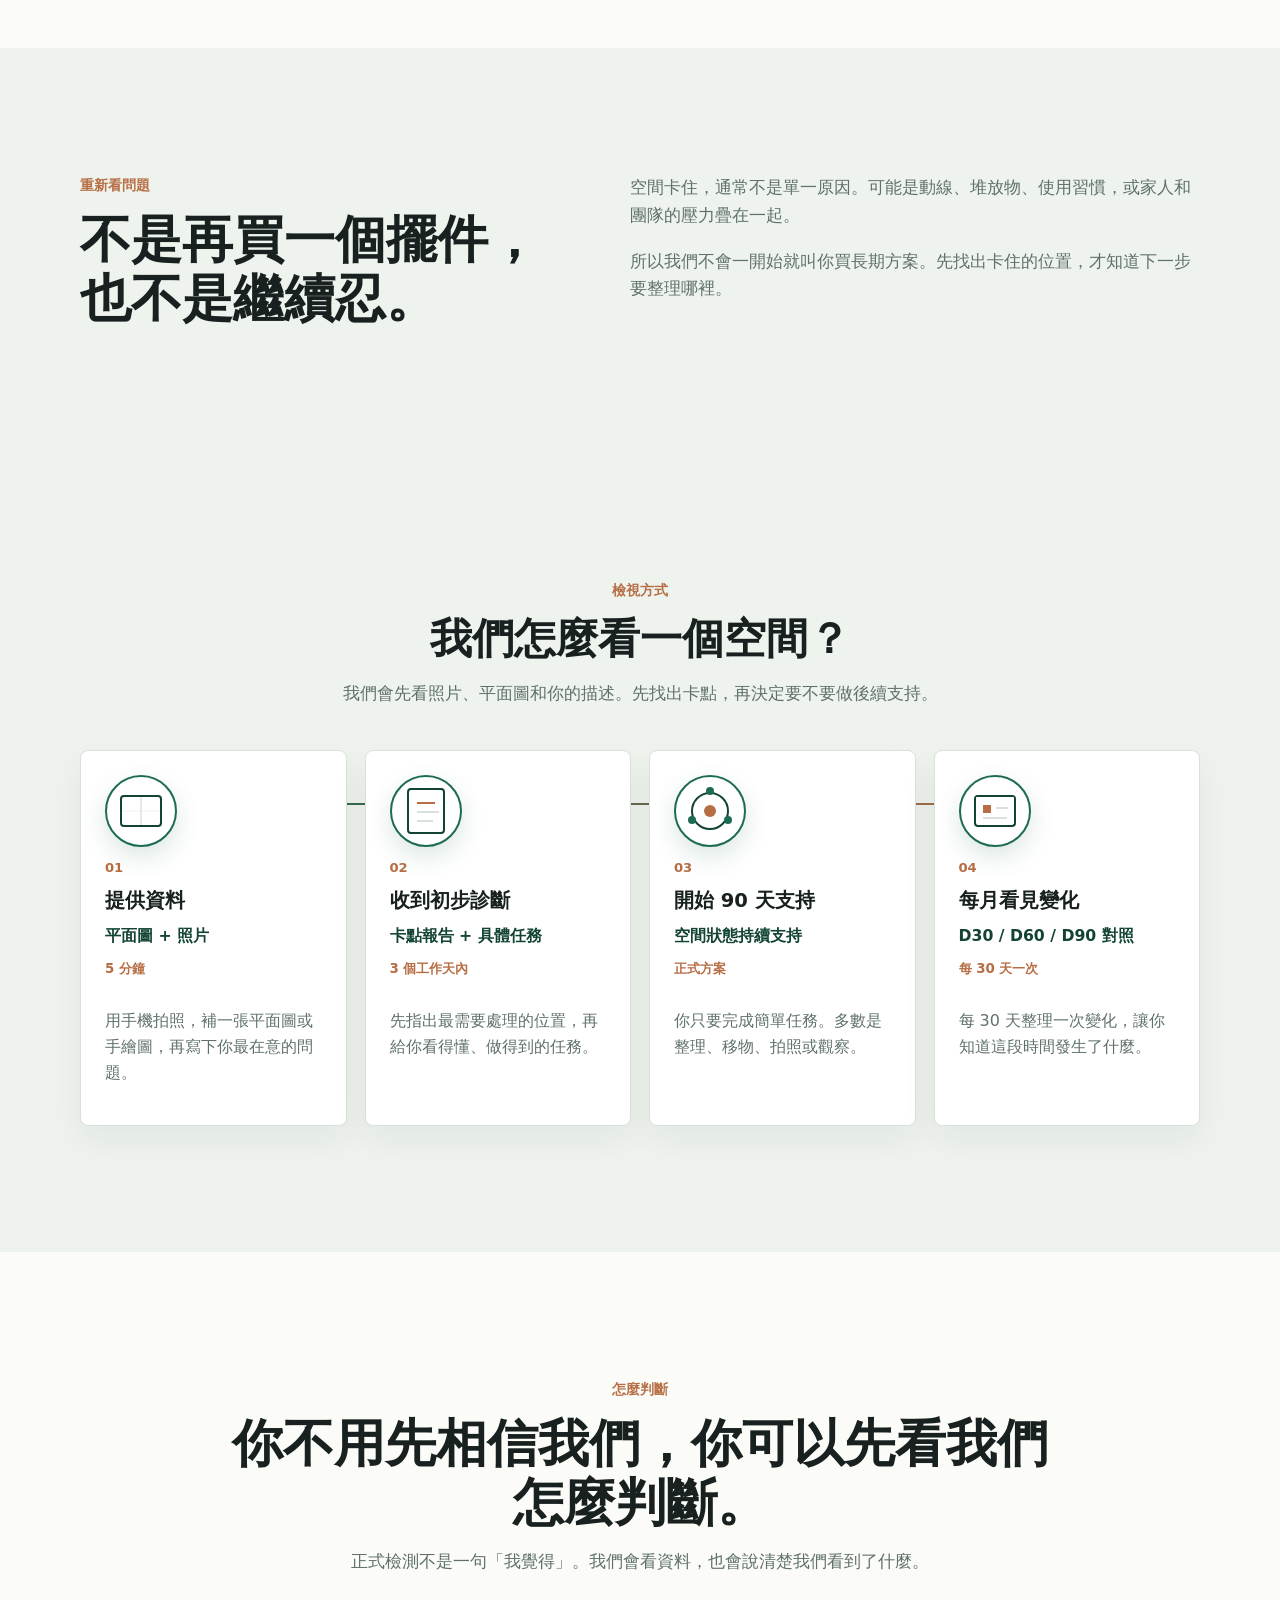
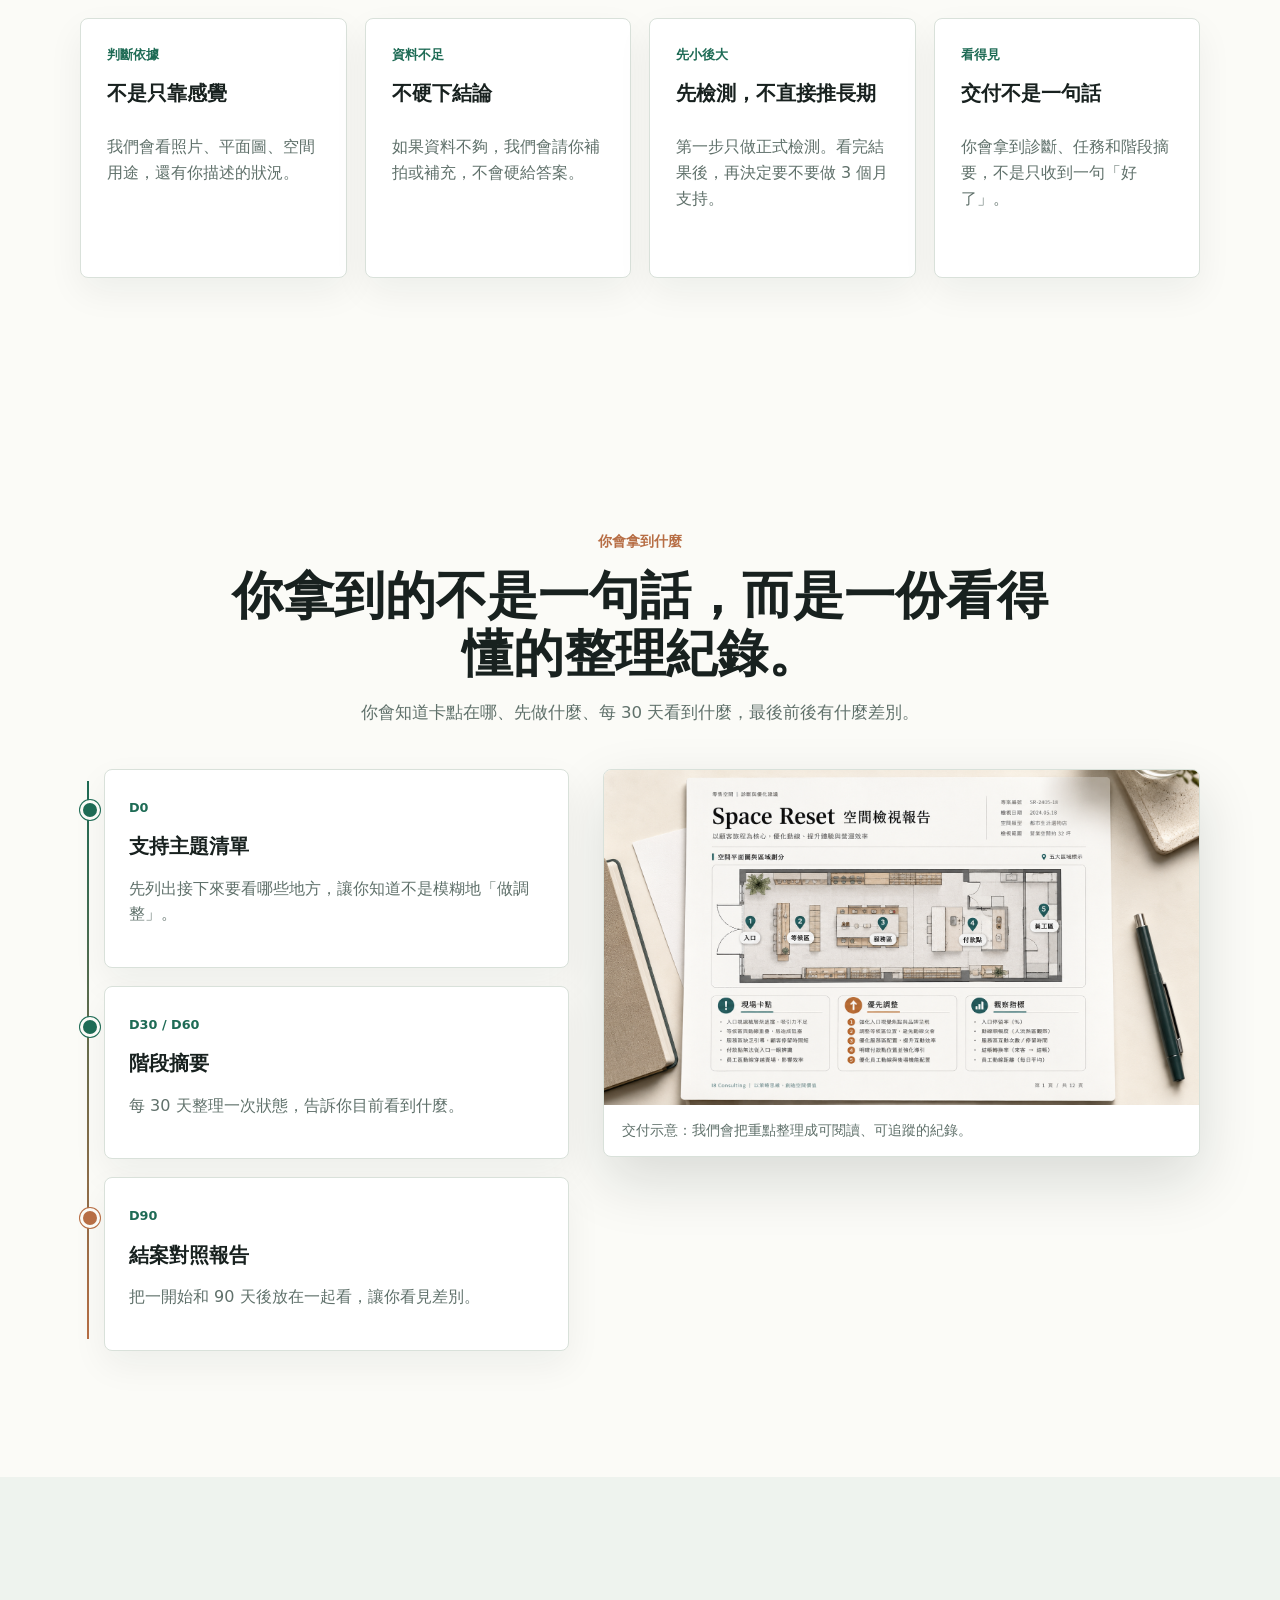
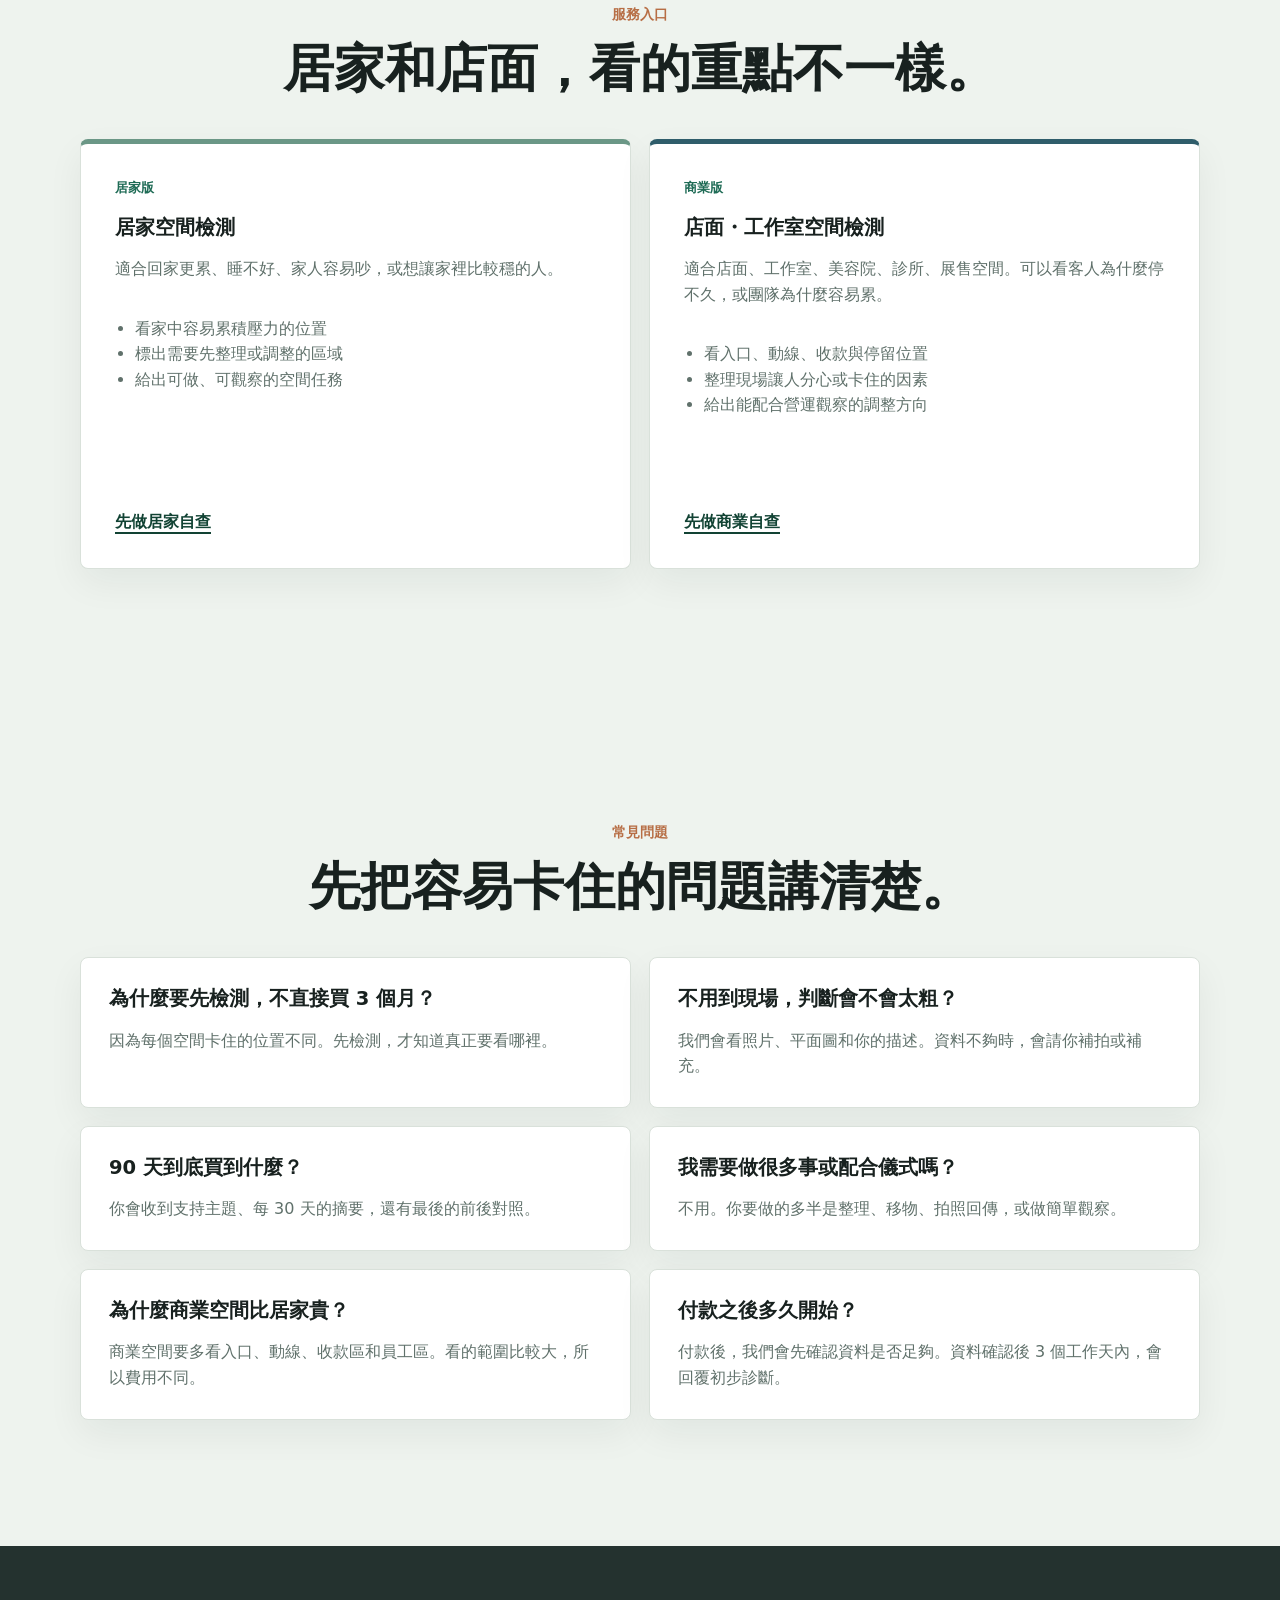
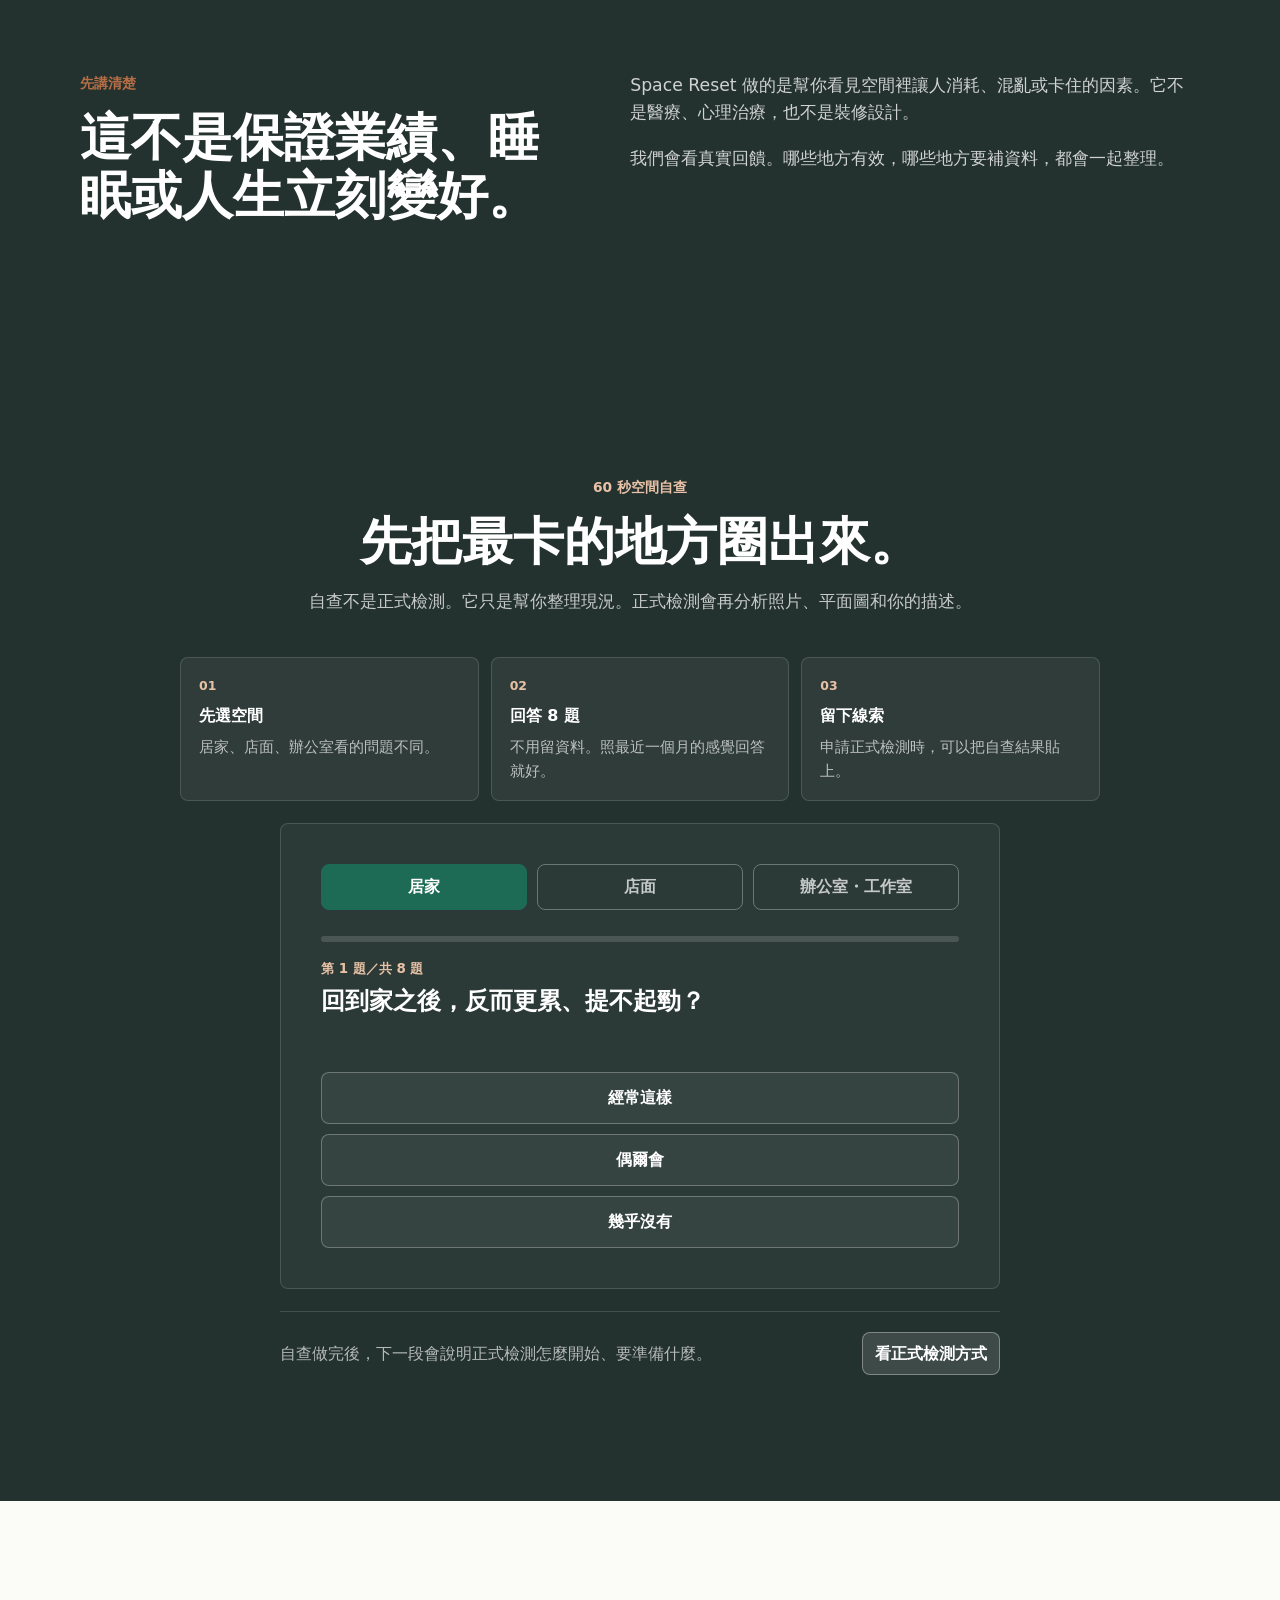
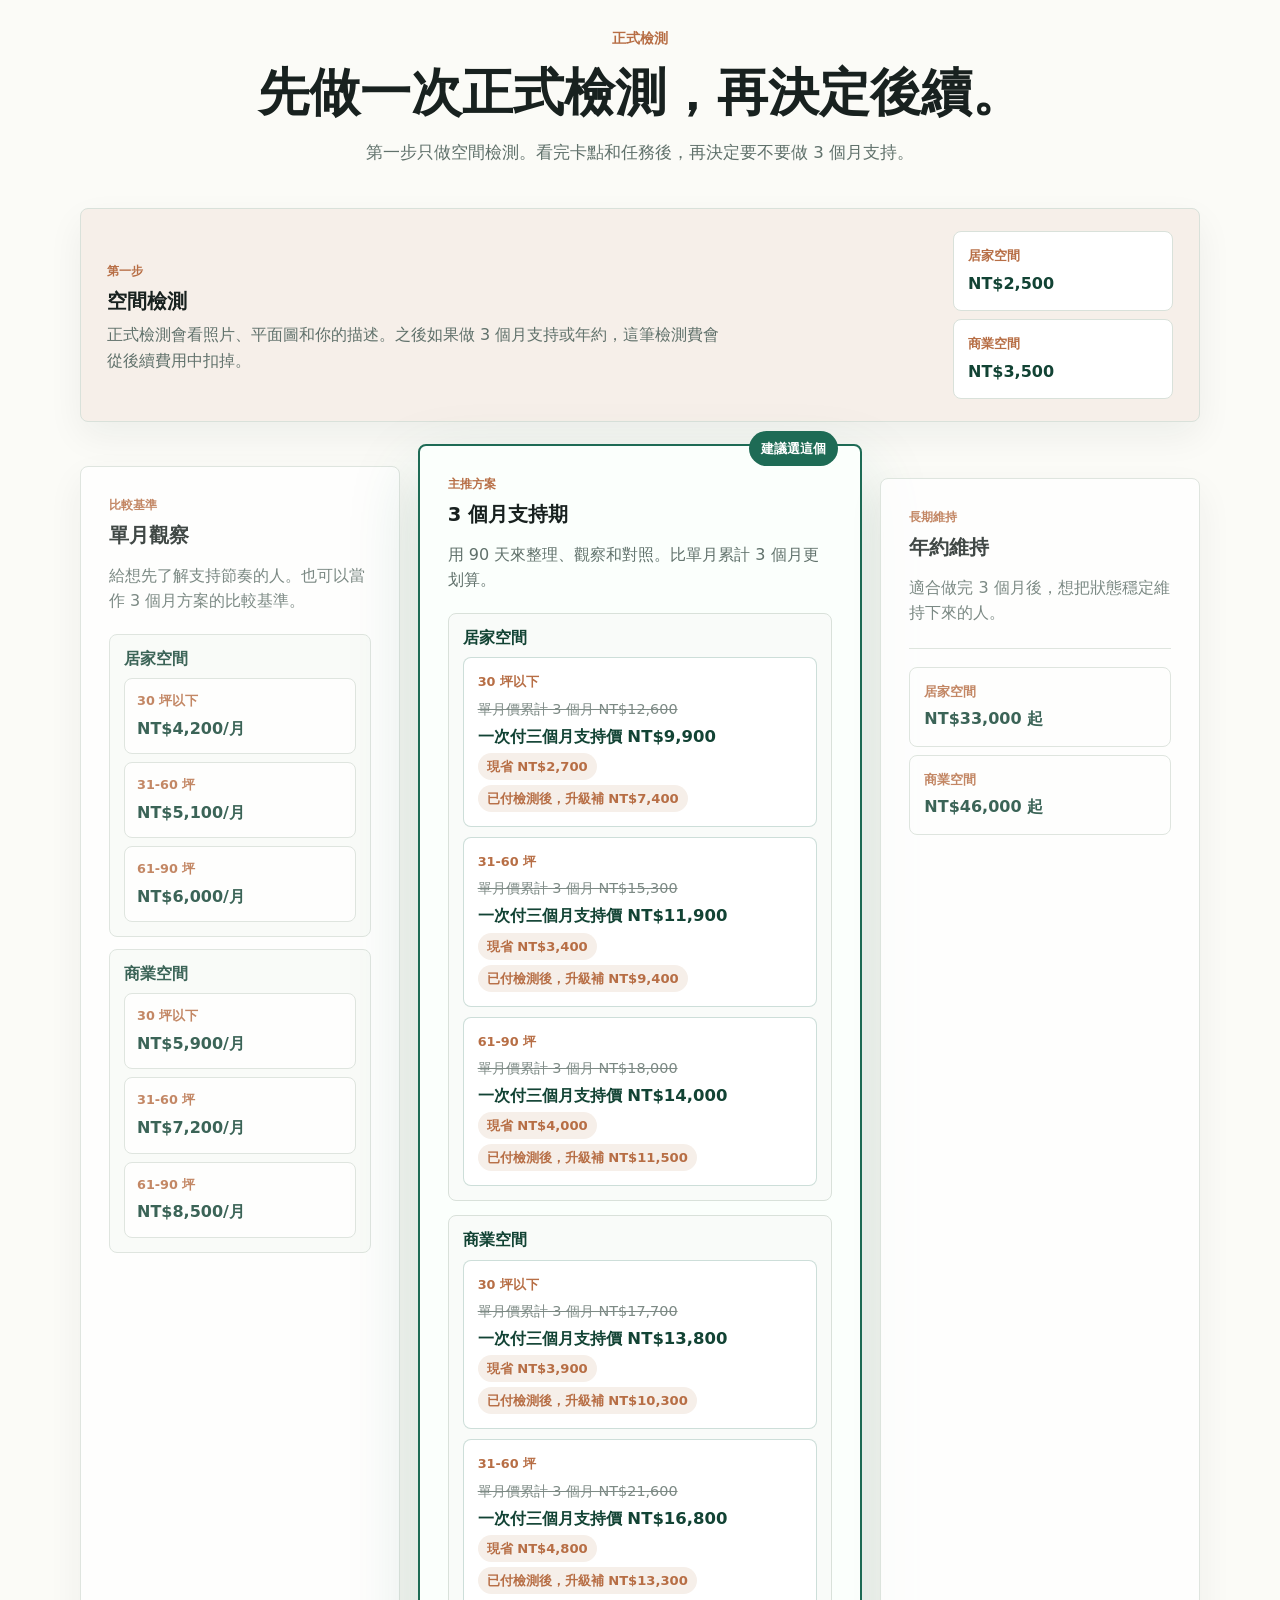
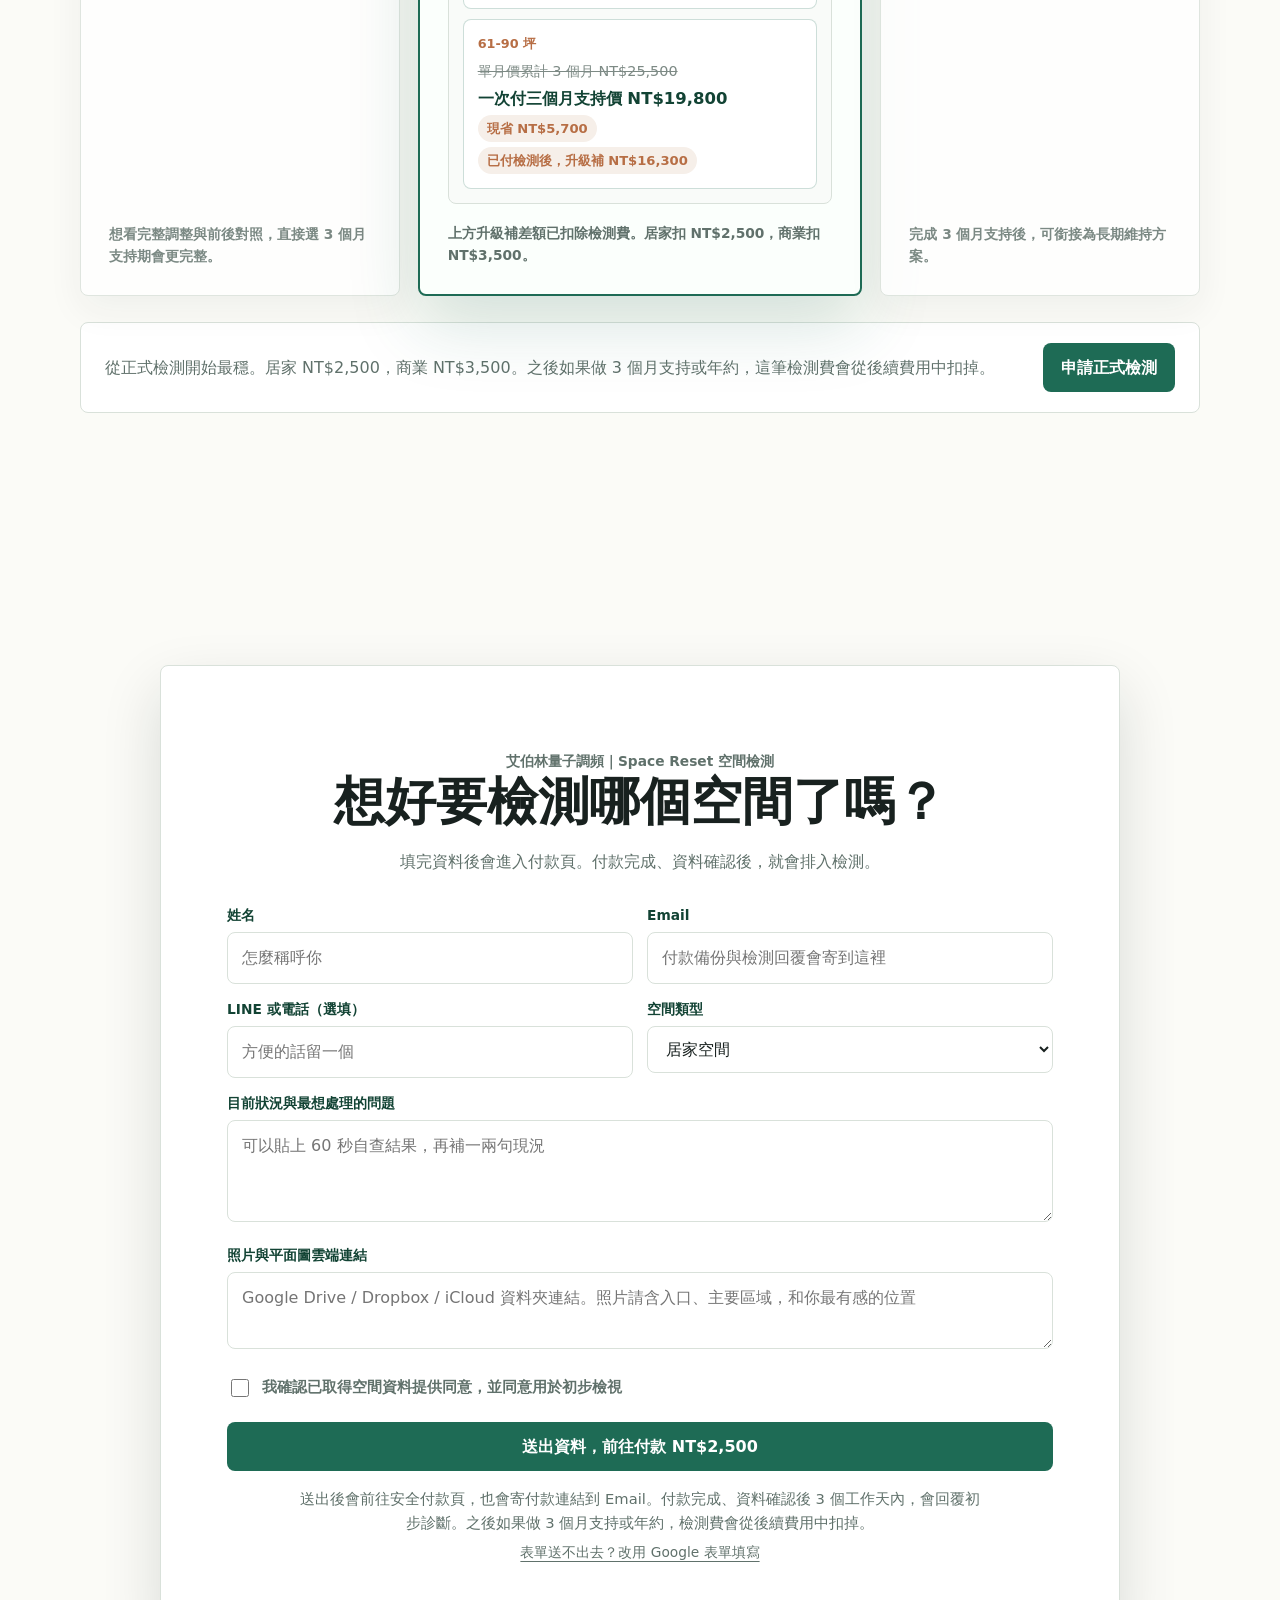
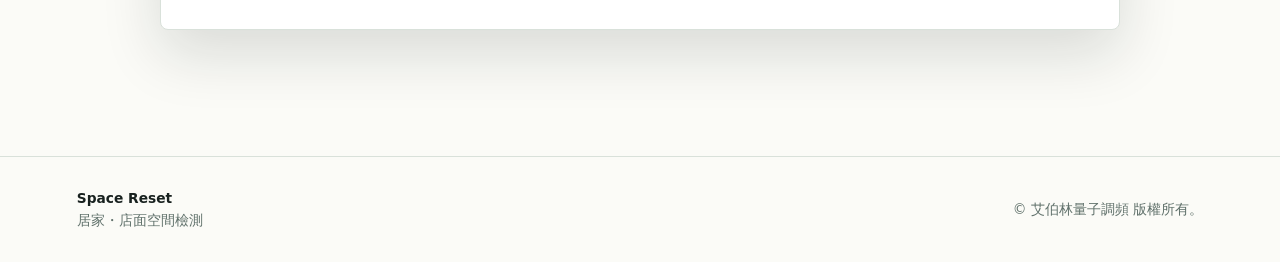
==== commit b340b554: "Clarify upgrade pricing and CTA visibility" ====
--- a/index.html
+++ b/index.html
@@ -297,7 +297,7 @@
         <div class="section-heading">
           <p class="eyebrow">60 秒空間自查</p>
           <h2>先把最卡的地方圈出來。</h2>
-          <p>自查不是正式檢測。它只是幫你整理現況。正式檢測會再看照片、平面圖和你的描述。</p>
+          <p>自查不是正式檢測。它只是幫你整理現況。正式檢測會再分析照片、平面圖和你的描述。</p>
         </div>
 
         <div class="quiz-intro-grid" aria-label="自查如何使用">
@@ -347,7 +347,7 @@
               <button type="button" class="button secondary quiz-copy-btn" data-quiz-copy-btn>複製自查結果</button>
               <button type="button" class="quiz-restart" data-quiz-restart>重測一次</button>
             </div>
-            <small>自查只是線索。正式檢測會再看照片、平面圖和你的描述。</small>
+            <small>自查只是線索。正式檢測會再分析照片、平面圖和你的描述。</small>
           </div>
         </div>
 
@@ -440,18 +440,21 @@
                     <del>單月價累計 3 個月 NT$12,600</del>
                     <strong>一次付三個月支持價 NT$9,900</strong>
                     <em>現省 NT$2,700</em>
+                    <em>已付檢測後，升級補 NT$7,400</em>
                   </div>
                   <div>
                     <span>31-60 坪</span>
                     <del>單月價累計 3 個月 NT$15,300</del>
                     <strong>一次付三個月支持價 NT$11,900</strong>
                     <em>現省 NT$3,400</em>
+                    <em>已付檢測後，升級補 NT$9,400</em>
                   </div>
                   <div>
                     <span>61-90 坪</span>
                     <del>單月價累計 3 個月 NT$18,000</del>
                     <strong>一次付三個月支持價 NT$14,000</strong>
                     <em>現省 NT$4,000</em>
+                    <em>已付檢測後，升級補 NT$11,500</em>
                   </div>
                 </div>
               </div>
@@ -463,23 +466,26 @@
                     <del>單月價累計 3 個月 NT$17,700</del>
                     <strong>一次付三個月支持價 NT$13,800</strong>
                     <em>現省 NT$3,900</em>
+                    <em>已付檢測後，升級補 NT$10,300</em>
                   </div>
                   <div>
                     <span>31-60 坪</span>
                     <del>單月價累計 3 個月 NT$21,600</del>
                     <strong>一次付三個月支持價 NT$16,800</strong>
                     <em>現省 NT$4,800</em>
+                    <em>已付檢測後，升級補 NT$13,300</em>
                   </div>
                   <div>
                     <span>61-90 坪</span>
                     <del>單月價累計 3 個月 NT$25,500</del>
                     <strong>一次付三個月支持價 NT$19,800</strong>
                     <em>現省 NT$5,700</em>
+                    <em>已付檢測後，升級補 NT$16,300</em>
                   </div>
                 </div>
               </div>
             </div>
-            <small>檢測費可折抵後續 3 個月支持期或年約維持的方案費用。這是 Space Reset 正式支持的主要入口。</small>
+            <small>上方升級補差額已扣除檢測費。居家扣 NT$2,500，商業扣 NT$3,500。</small>
           </article>
 
           <article class="plan-card future-plan">
@@ -502,7 +508,7 @@
 
         <div class="pricing-cta">
           <p>從正式檢測開始最穩。居家 NT$2,500，商業 NT$3,500。之後如果做 3 個月支持或年約，這筆檢測費會從後續費用中扣掉。</p>
-          <a class="button primary" href="#upload" data-upload-trigger>填資料申請空間檢測</a>
+          <a class="button primary" href="#upload" data-upload-trigger>申請正式檢測</a>
         </div>
       </section>
 
--- a/styles.css
+++ b/styles.css
@@ -222,6 +222,7 @@
   padding: 12px 18px;
   font-weight: 800;
   text-decoration: none;
+  white-space: nowrap;
   transition:
     transform 160ms ease,
     background 160ms ease,
@@ -624,8 +625,17 @@
 }
 
 .light-link {
-  color: #e8c1a6;
+  border: 1px solid rgba(255, 255, 255, 0.34);
+  border-radius: 8px;
+  padding: 8px 12px;
+  background: rgba(255, 255, 255, 0.12);
+  color: #ffffff;
+  text-decoration: none;
   white-space: nowrap;
+}
+
+.light-link:hover {
+  background: rgba(255, 255, 255, 0.2);
 }
 
 .split {
@@ -676,6 +686,11 @@
   font-weight: 900;
   text-decoration-thickness: 2px;
   text-underline-offset: 5px;
+}
+
+.text-link.light-link {
+  color: #ffffff;
+  text-decoration: none;
 }
 
 .process-grid {
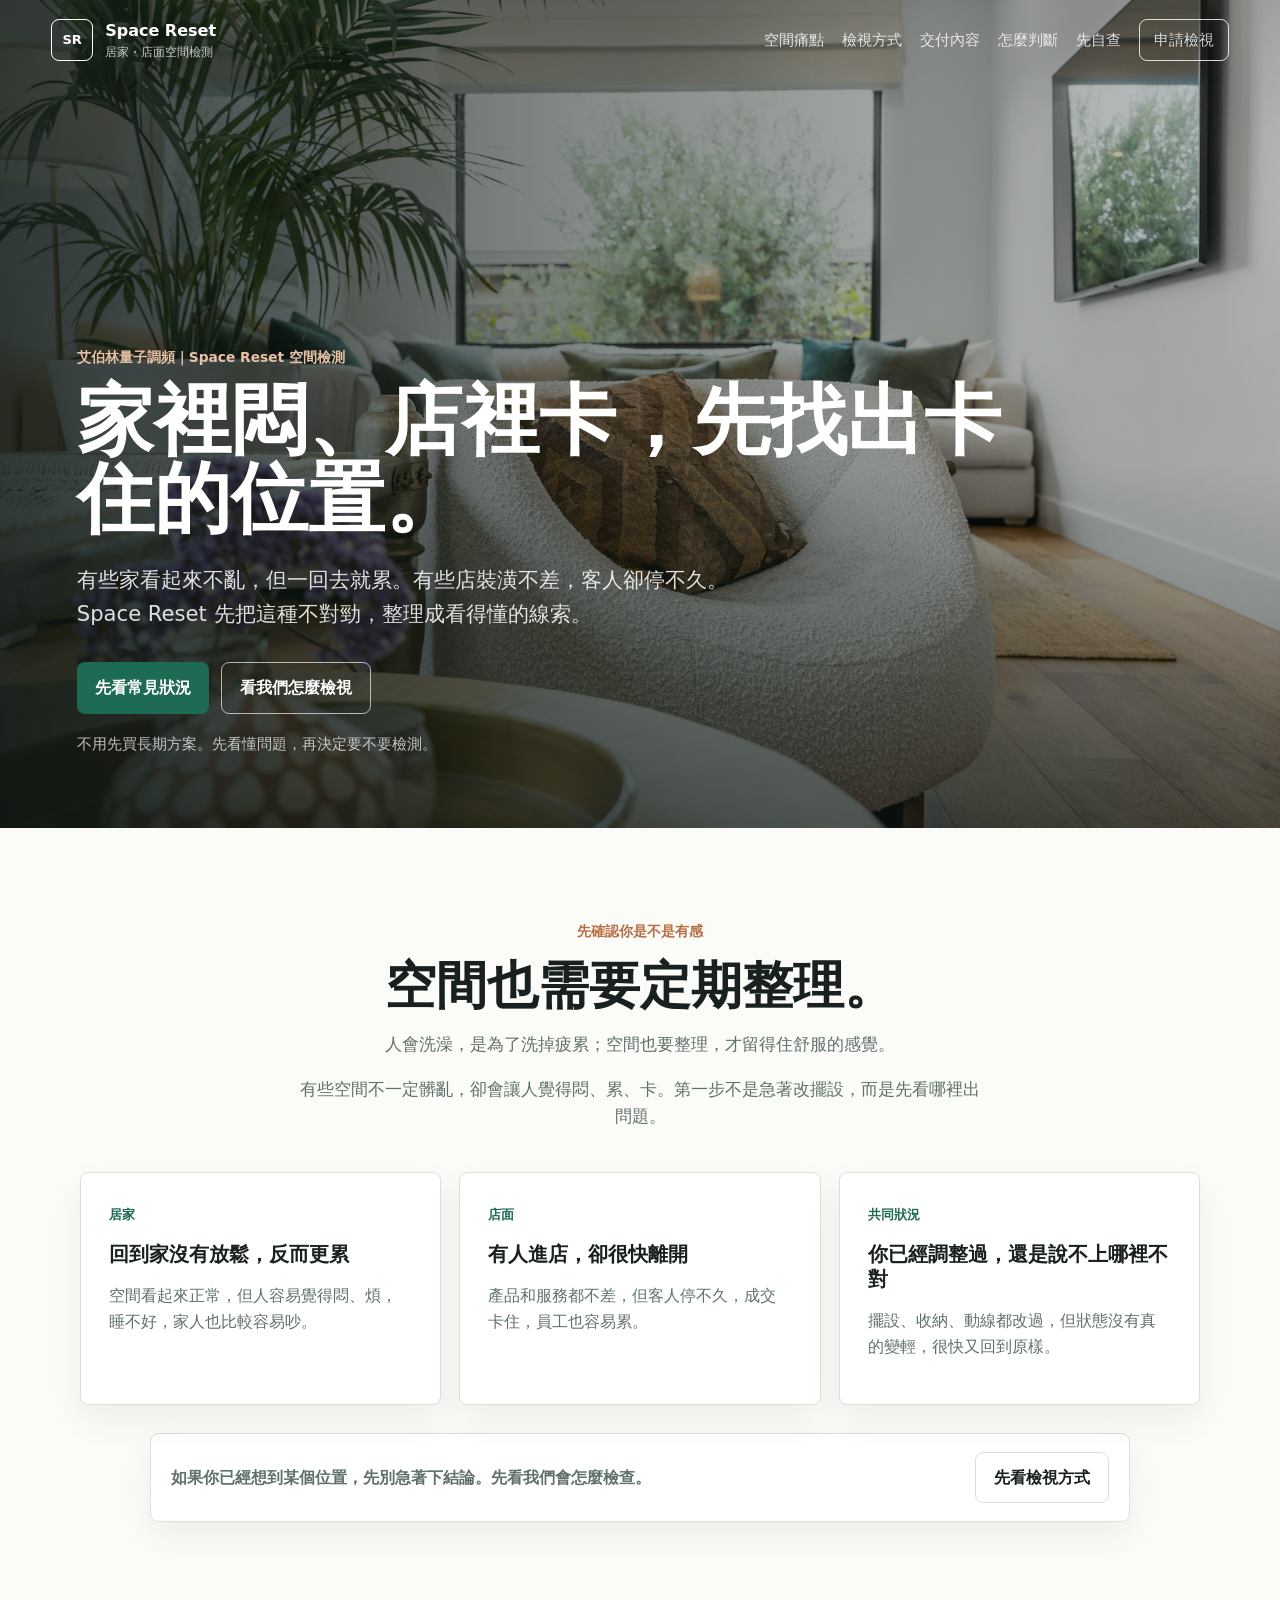
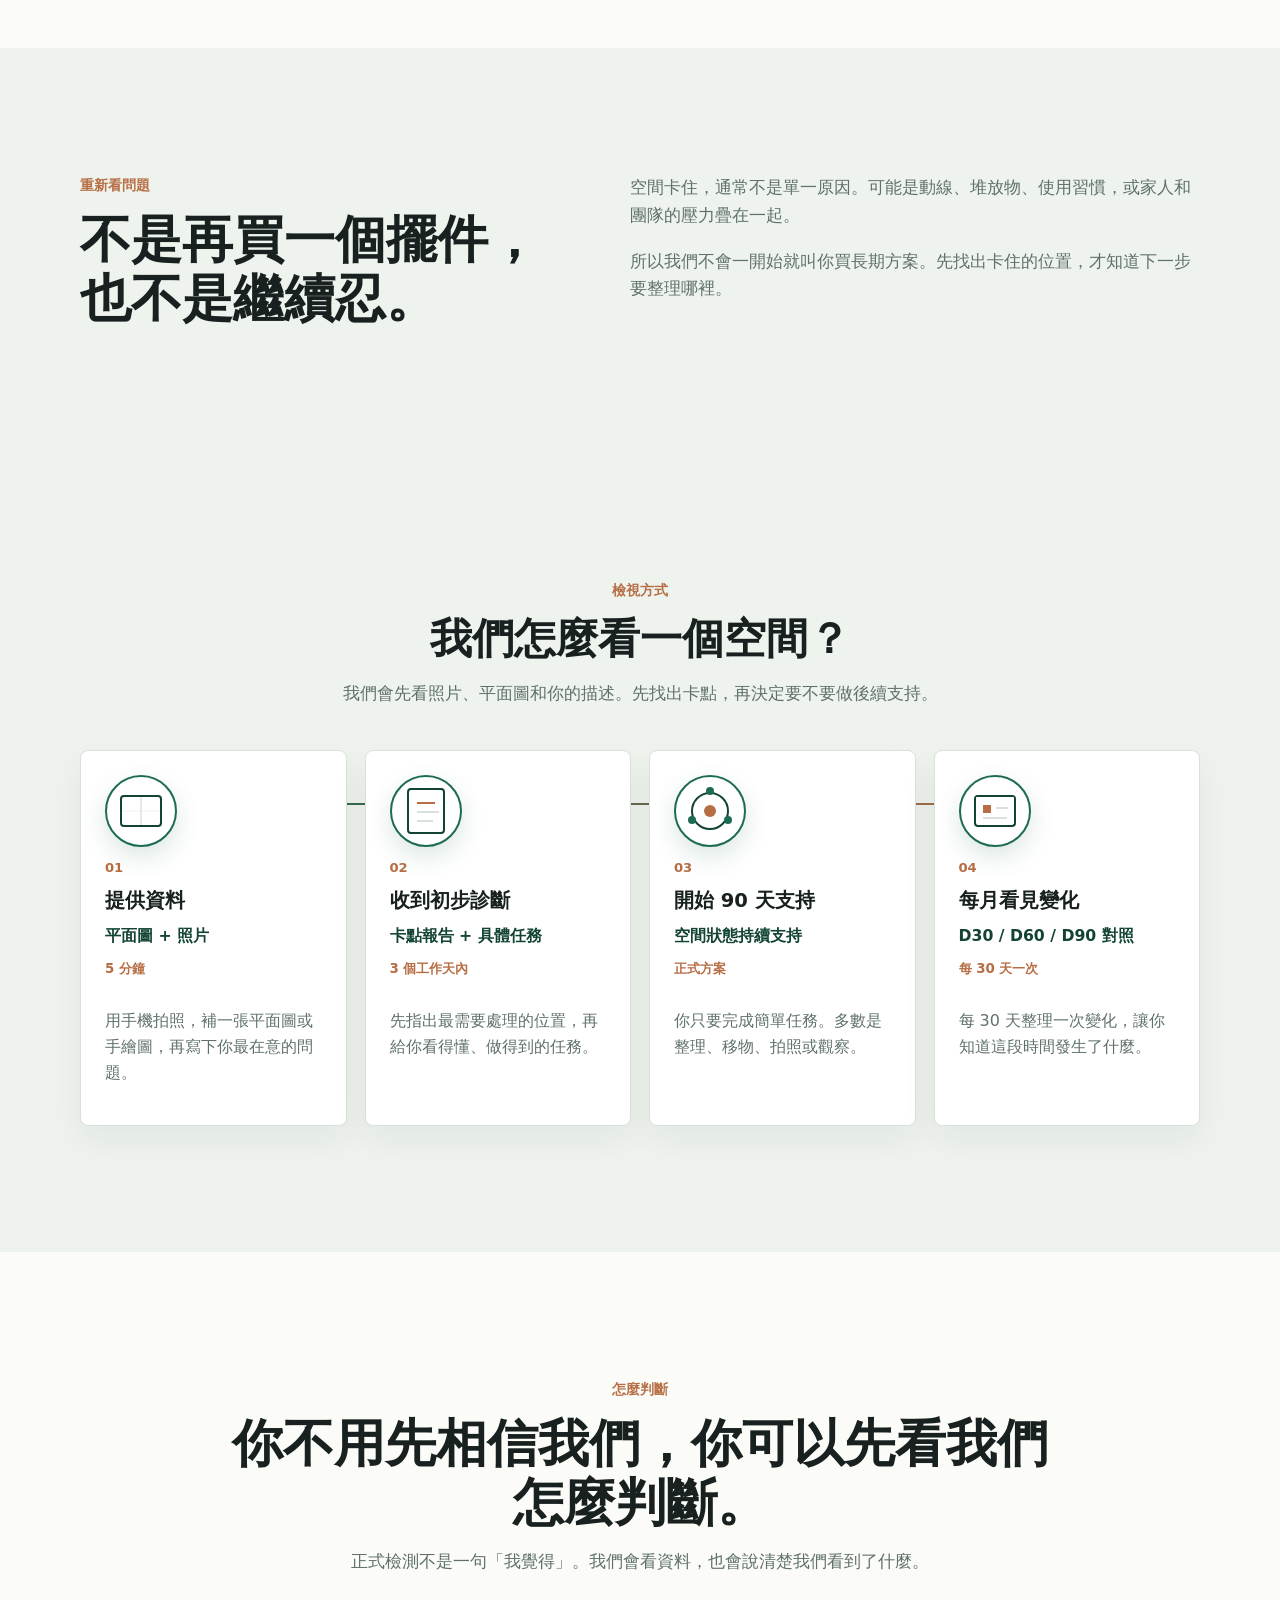
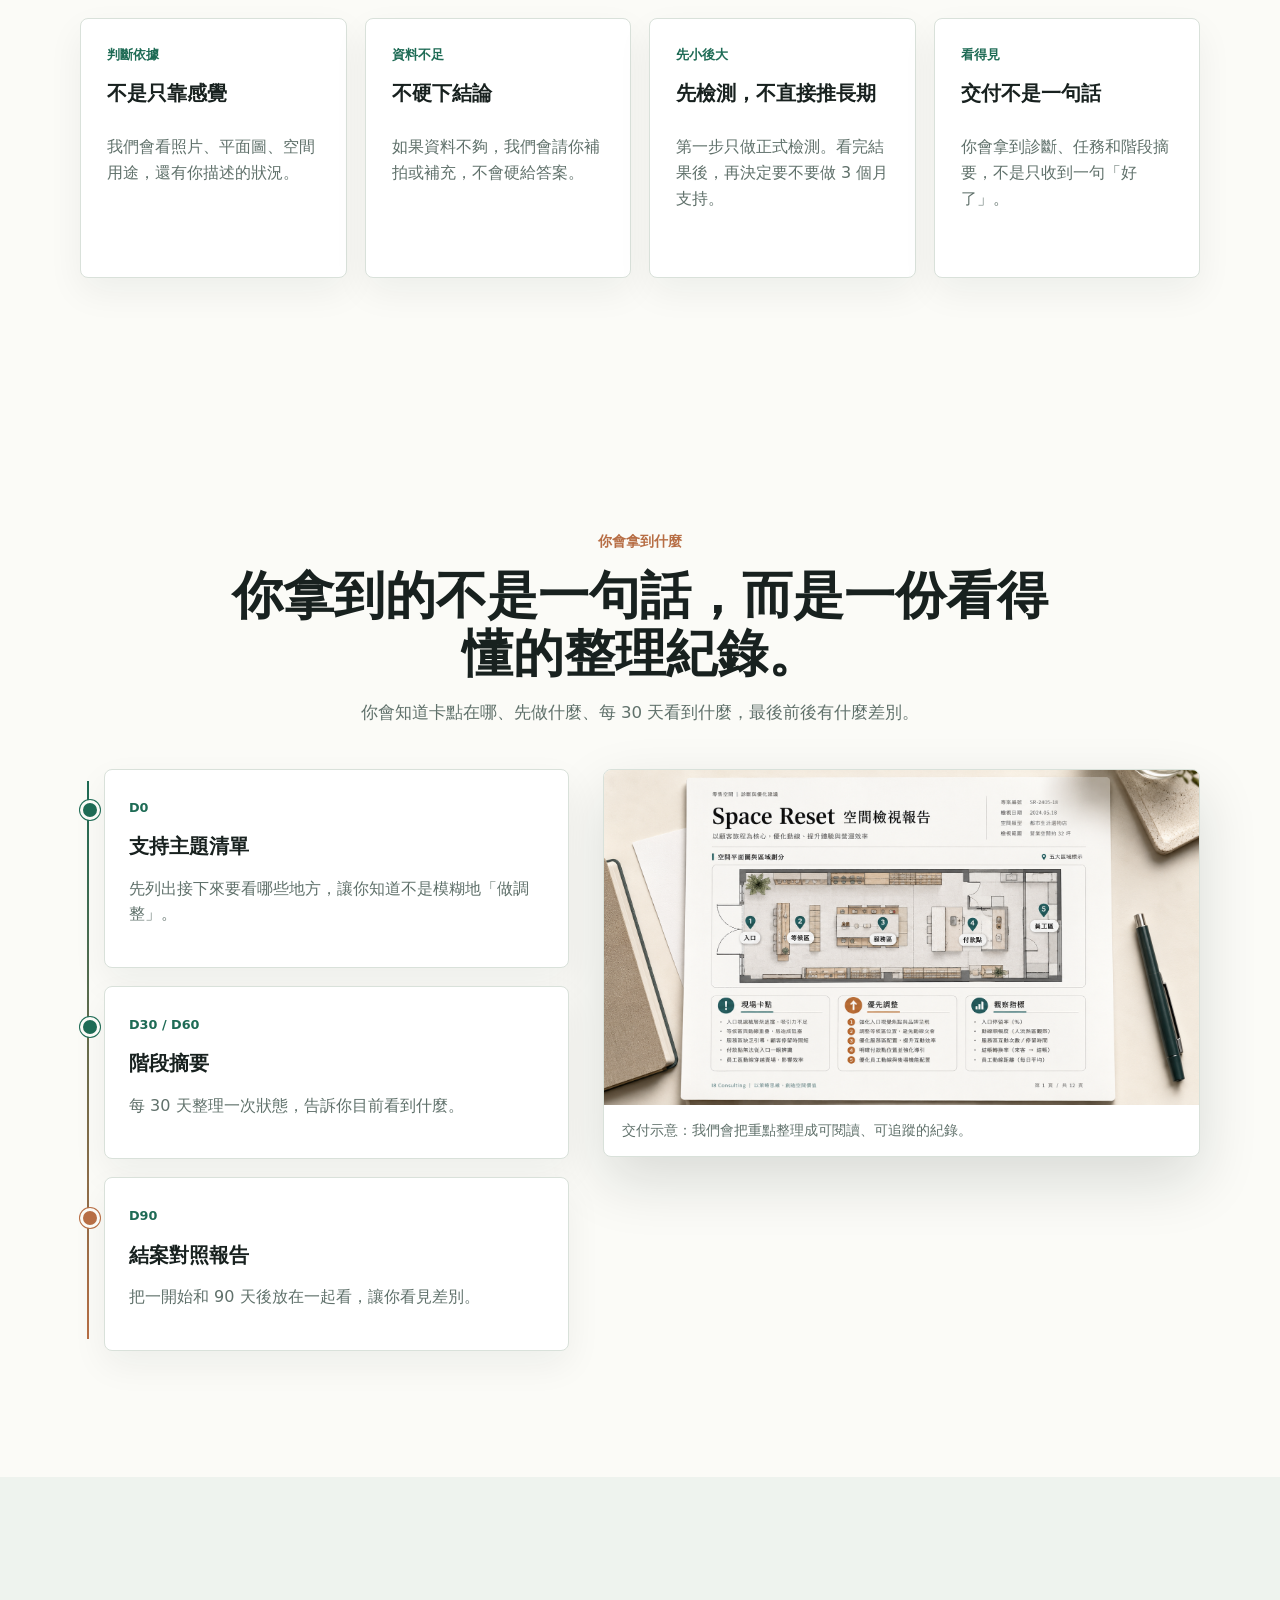
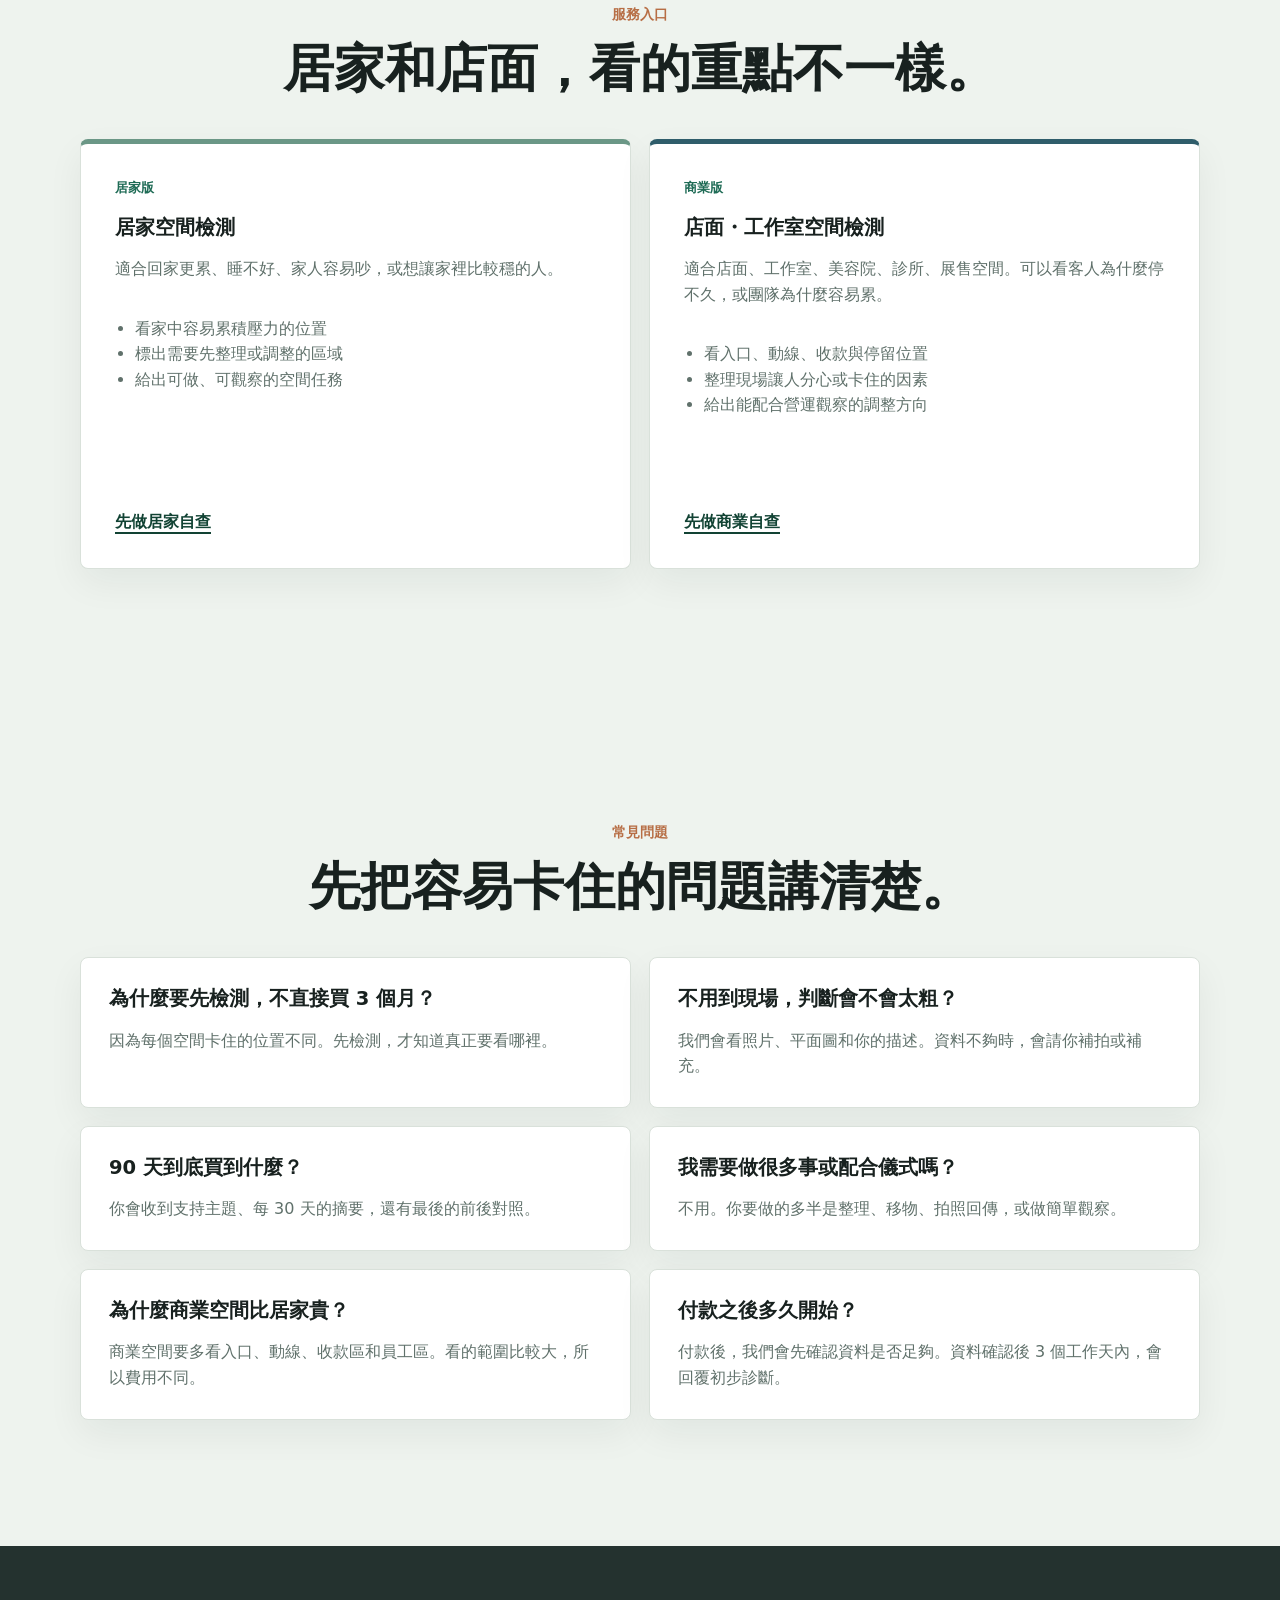
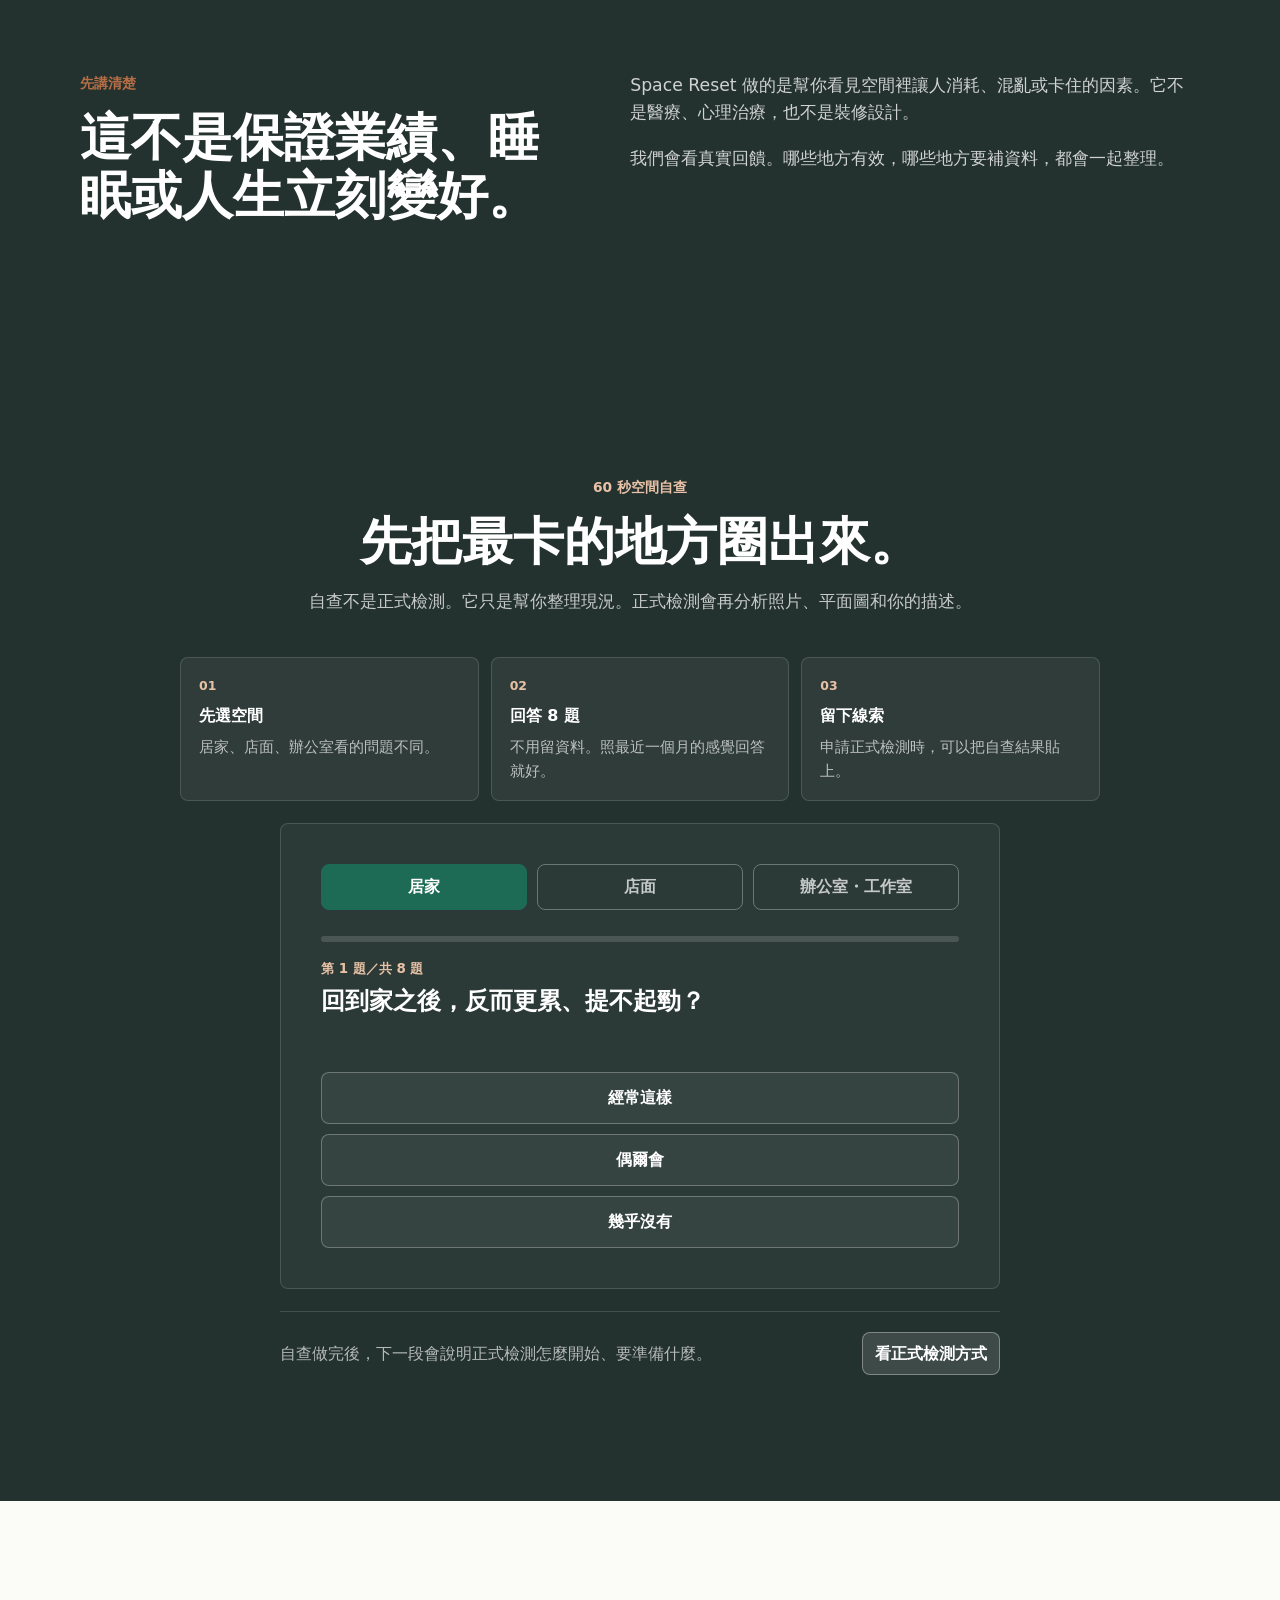
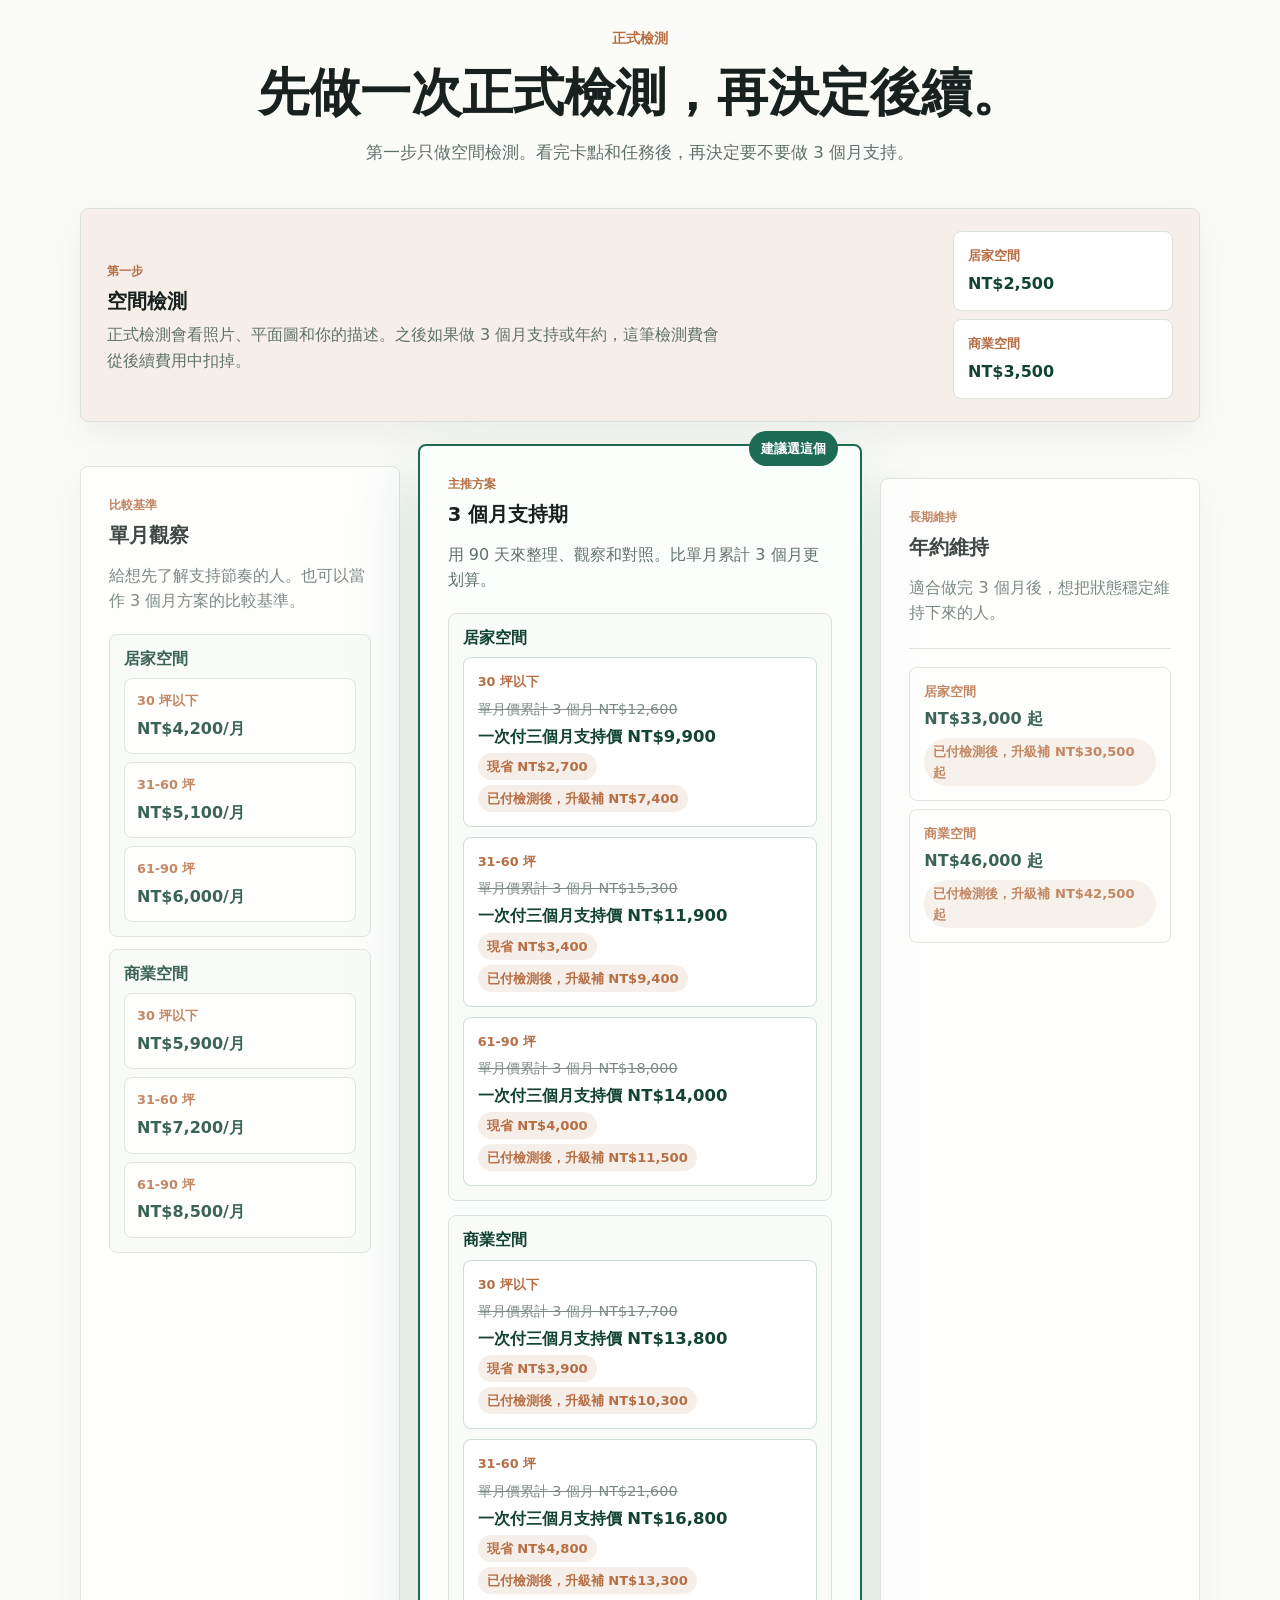
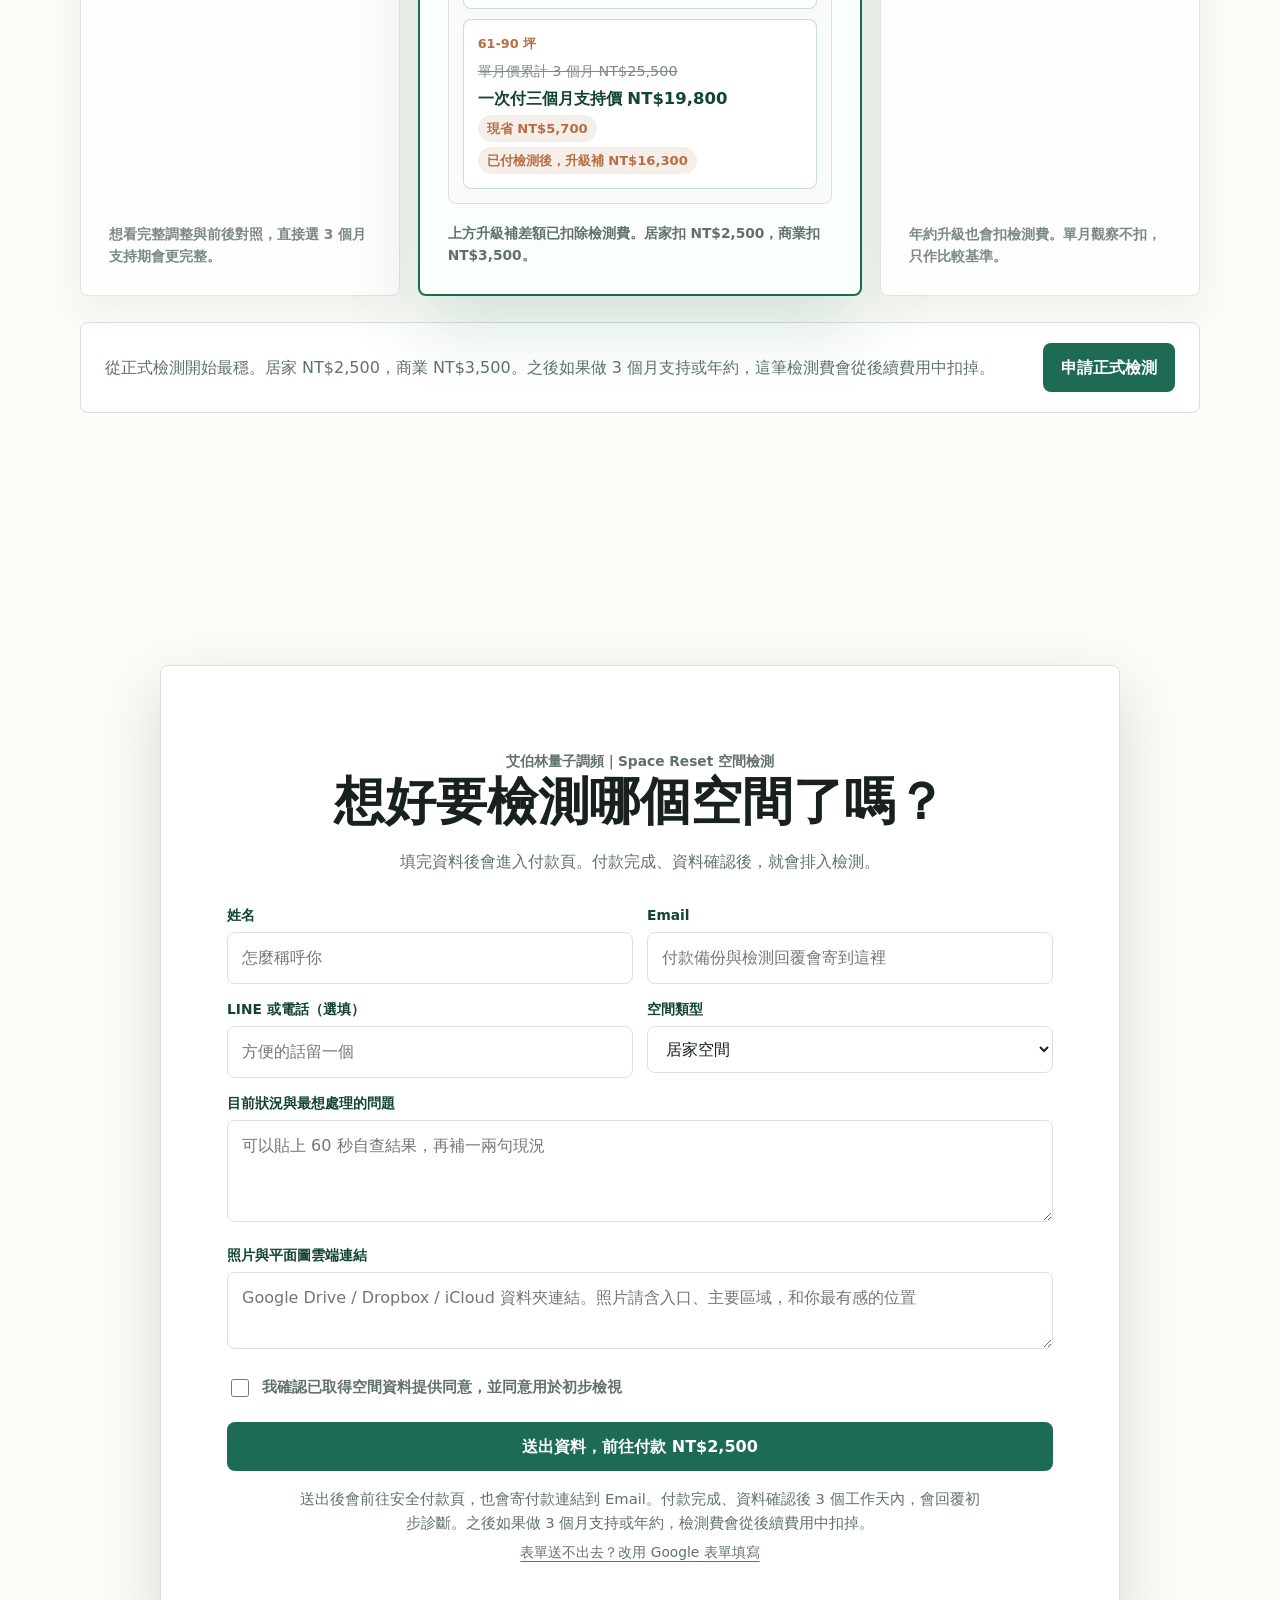
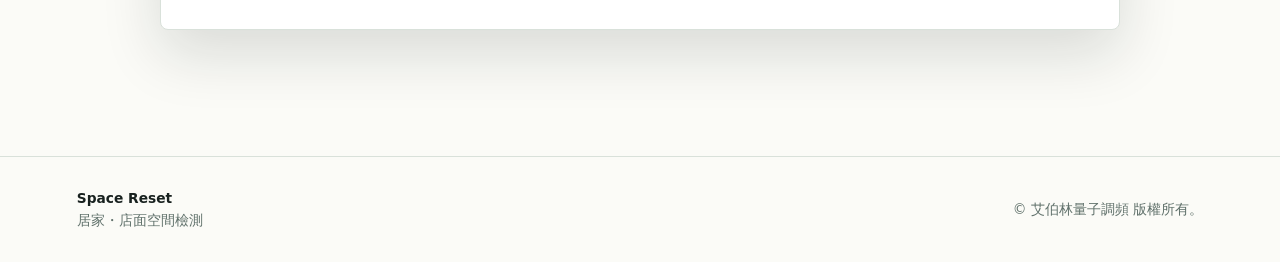
==== commit a1dc10f0: "Show annual upgrade price after inspection credit" ====
--- a/index.html
+++ b/index.html
@@ -496,13 +496,15 @@
               <div>
                 <span>居家空間</span>
                 <strong>NT$33,000 起</strong>
+                <em>已付檢測後，升級補 NT$30,500 起</em>
               </div>
               <div>
                 <span>商業空間</span>
                 <strong>NT$46,000 起</strong>
+                <em>已付檢測後，升級補 NT$42,500 起</em>
               </div>
             </div>
-            <small>完成 3 個月支持後，可銜接為長期維持方案。</small>
+            <small>年約升級也會扣檢測費。單月觀察不扣，只作比較基準。</small>
           </article>
         </div>
 
--- a/styles.css
+++ b/styles.css
@@ -1055,6 +1055,19 @@
   font-weight: 900;
 }
 
+.price-groups em {
+  display: inline-block;
+  width: fit-content;
+  margin-top: 6px;
+  border-radius: 999px;
+  padding: 3px 9px;
+  background: #f6efe9;
+  color: var(--clay);
+  font-size: 0.82rem;
+  font-style: normal;
+  font-weight: 900;
+}
+
 .pricing-ladder {
   display: grid;
   grid-template-columns: 0.92fr 1.28fr 0.92fr;
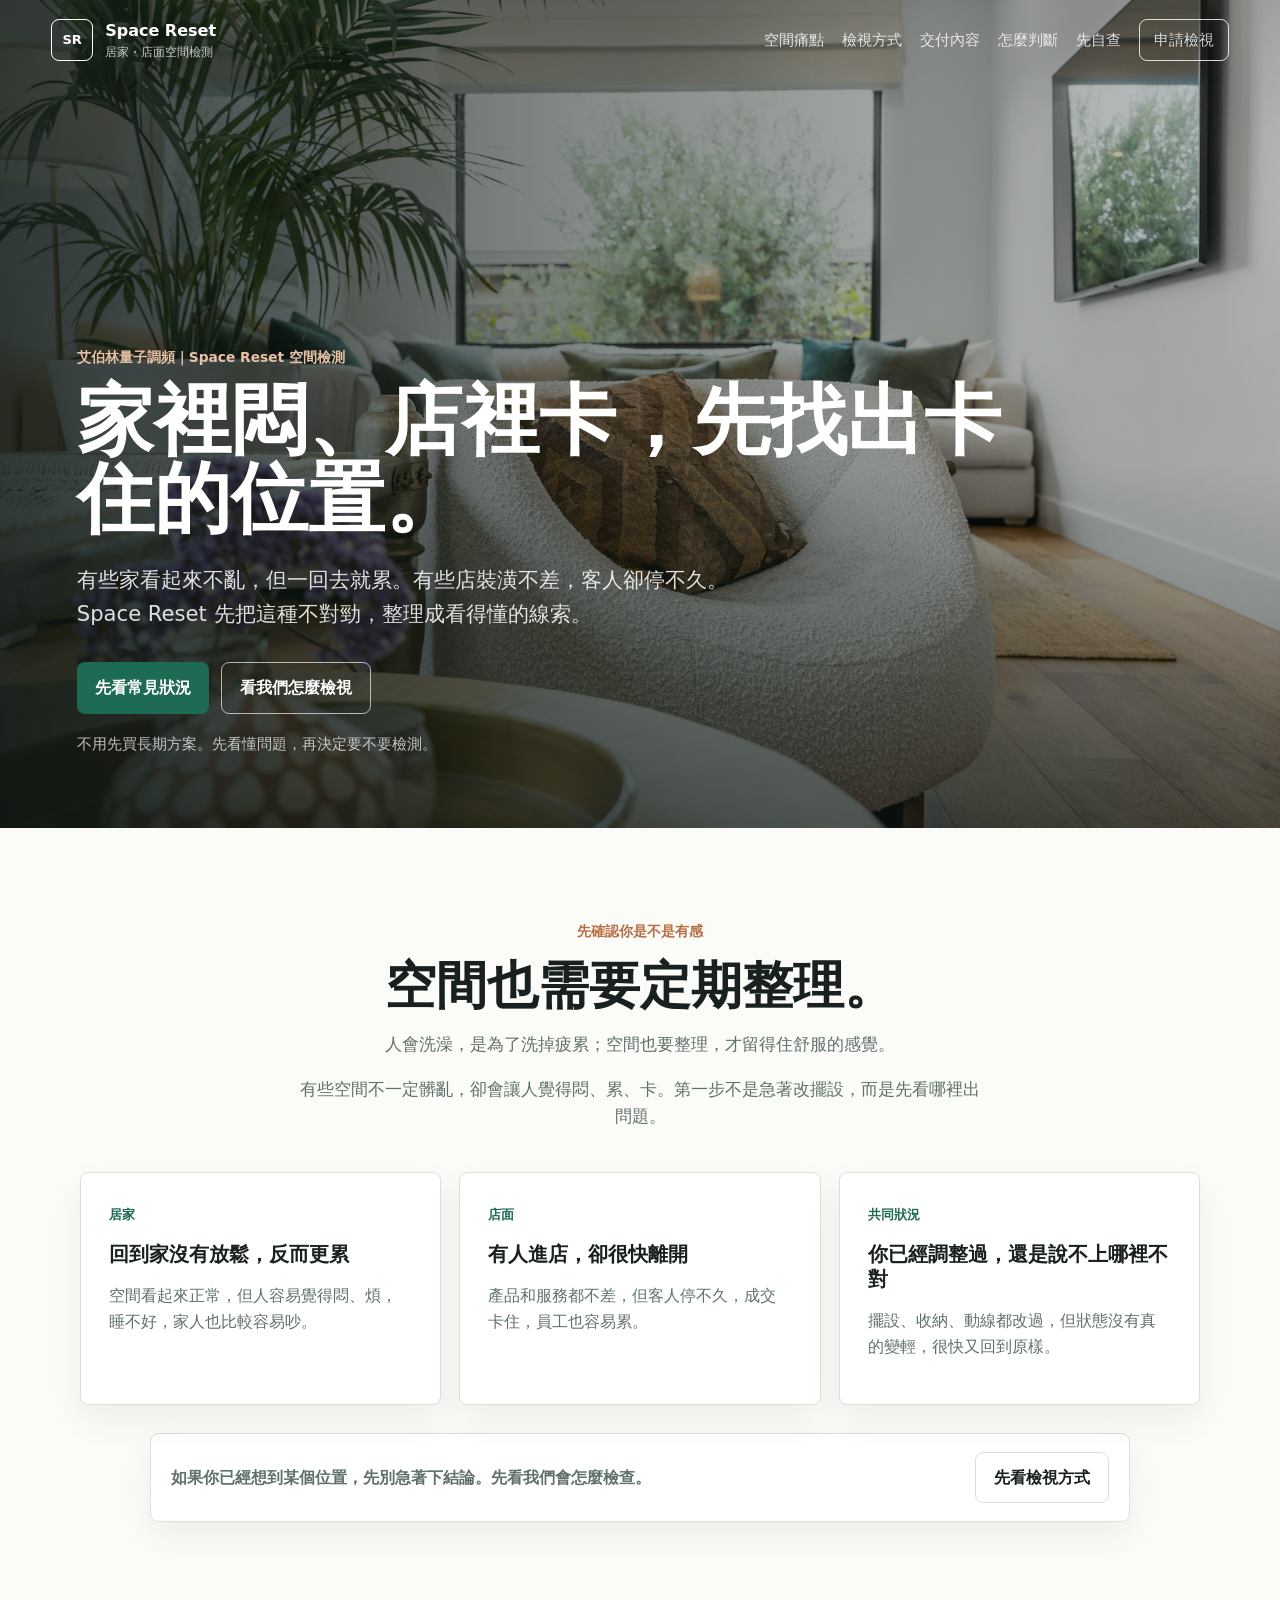
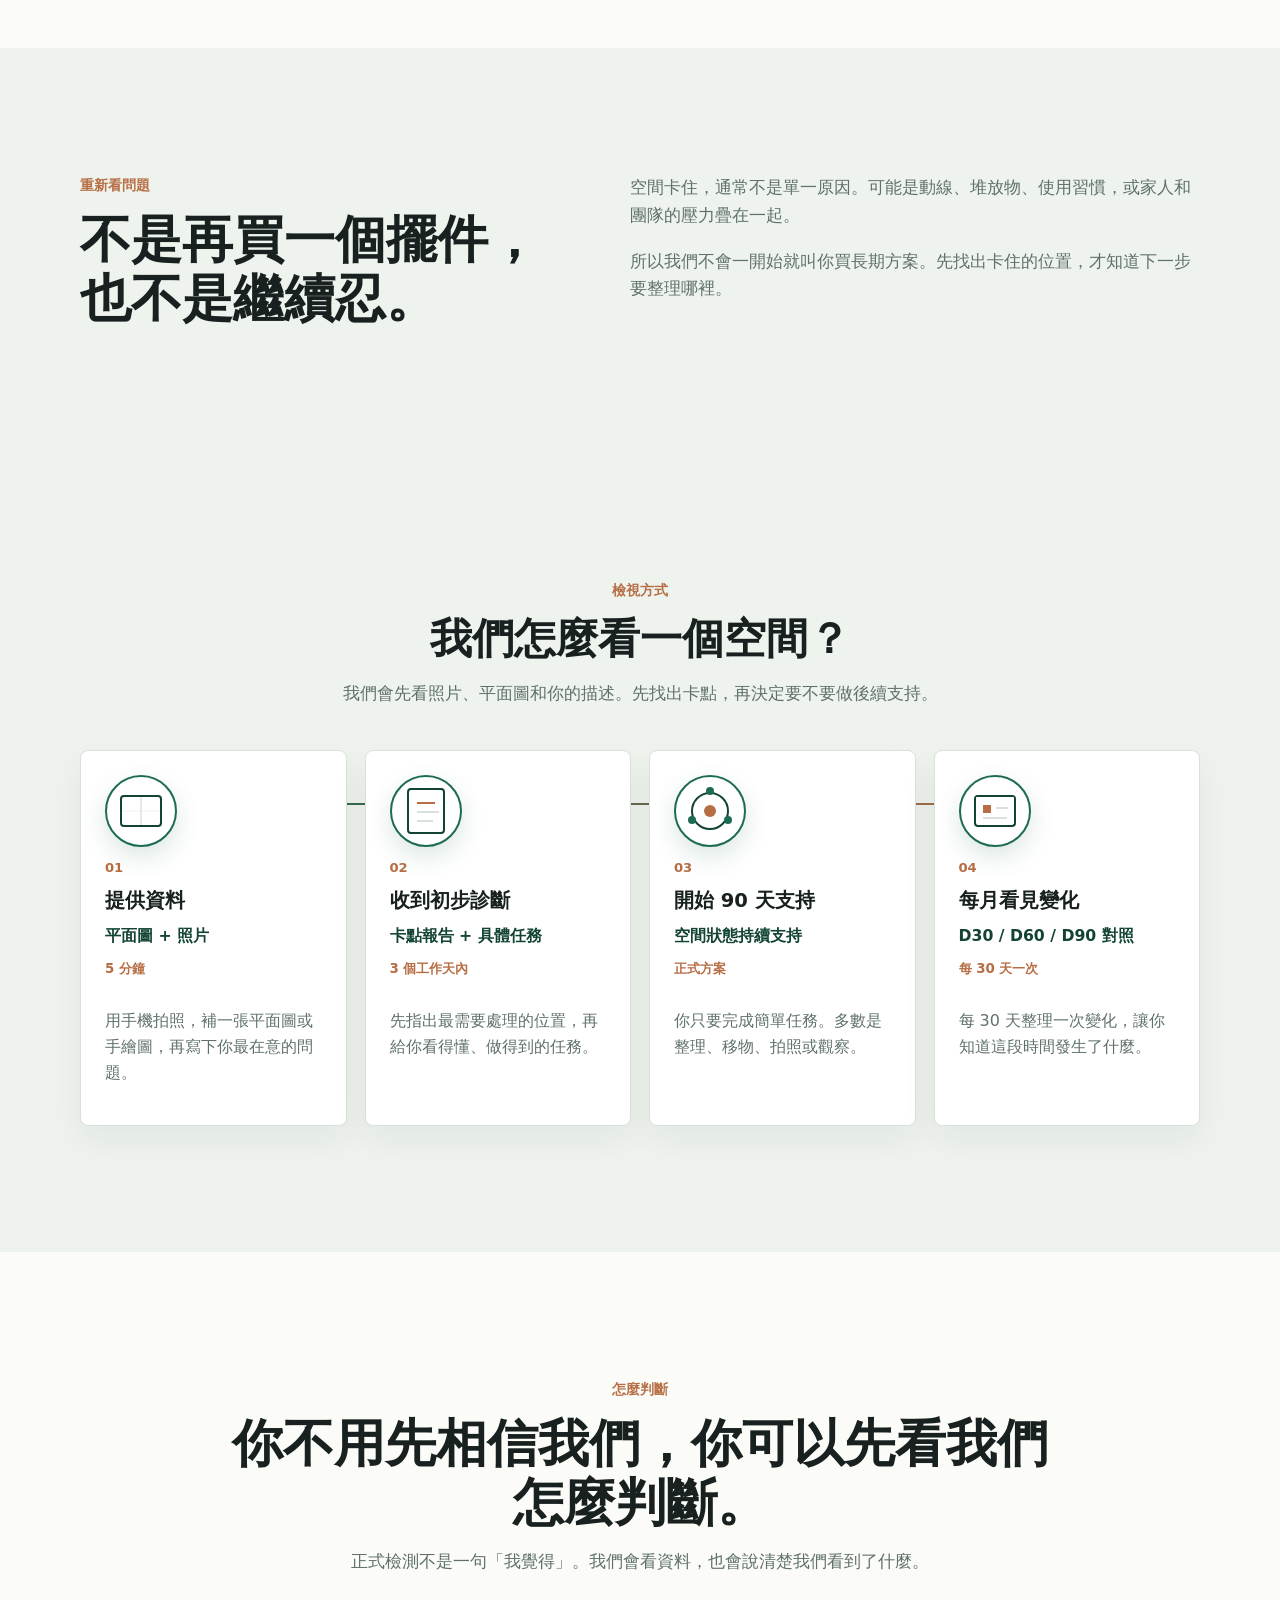
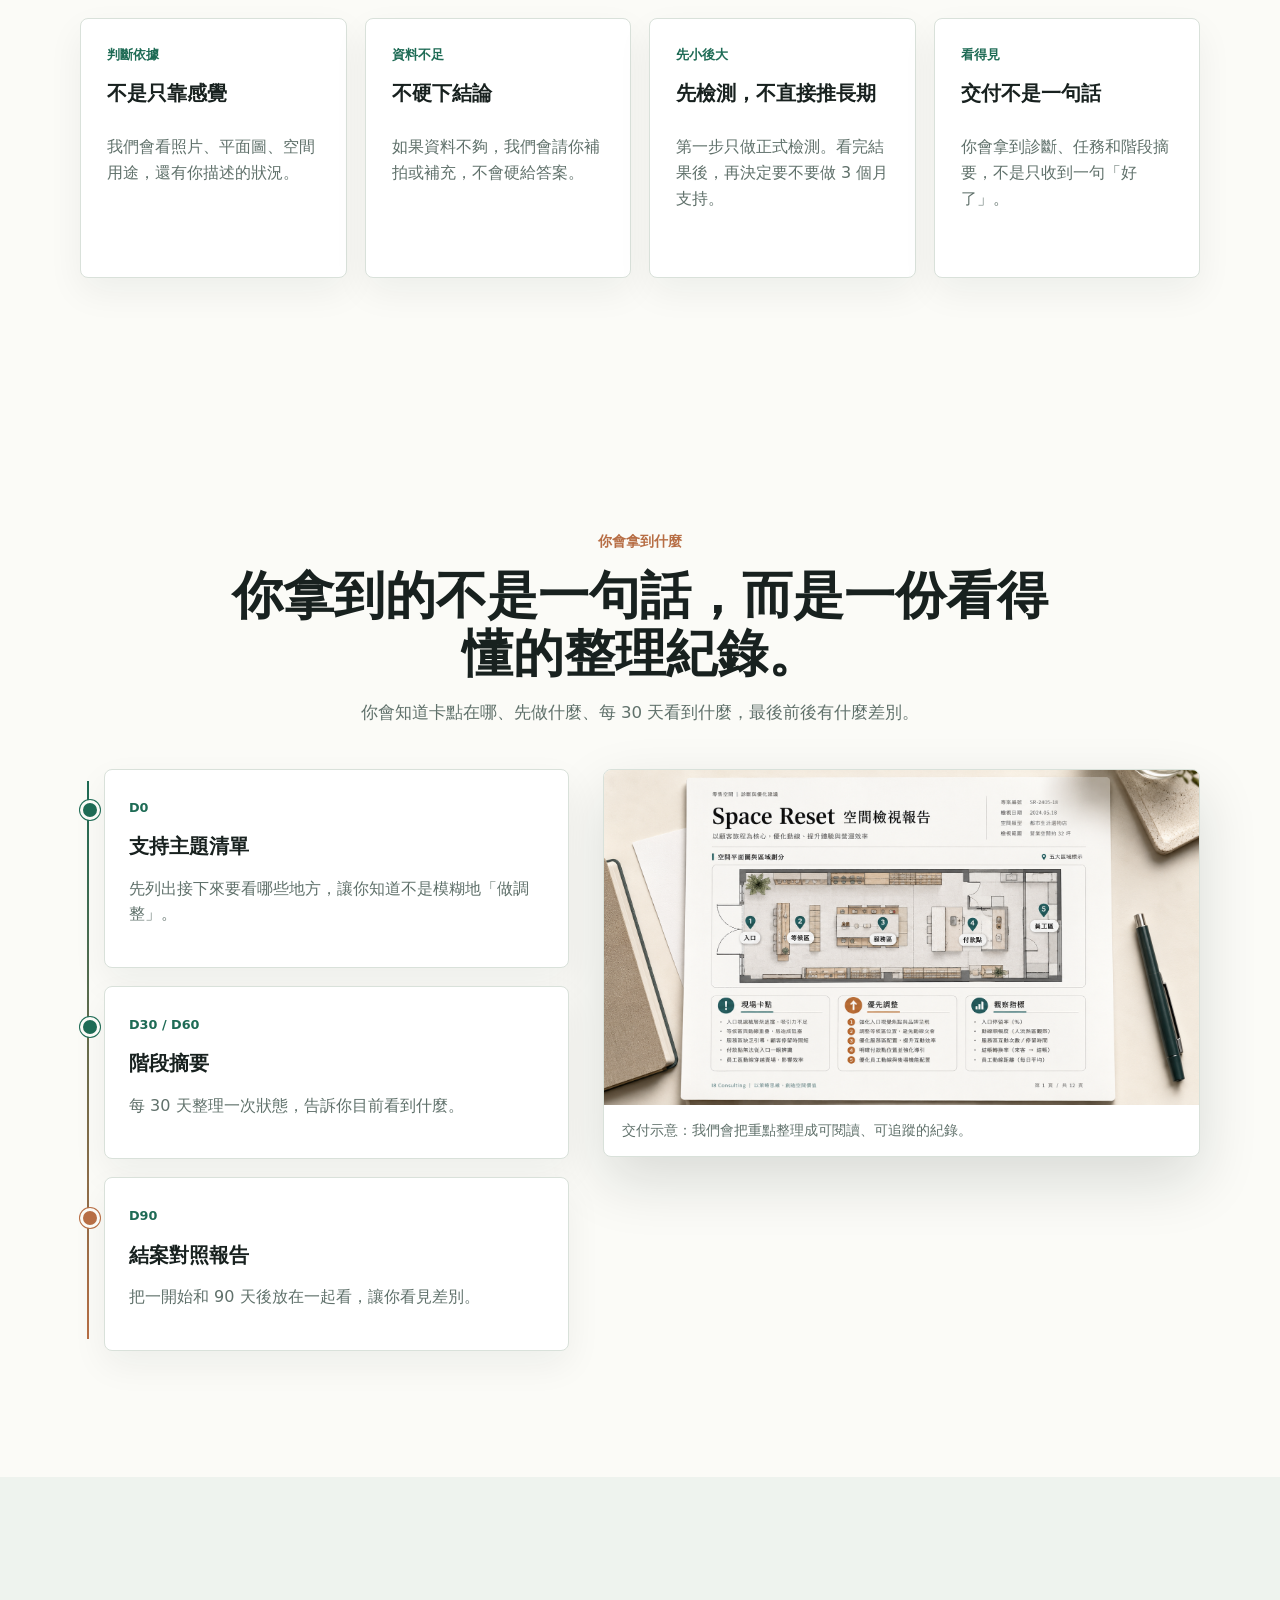
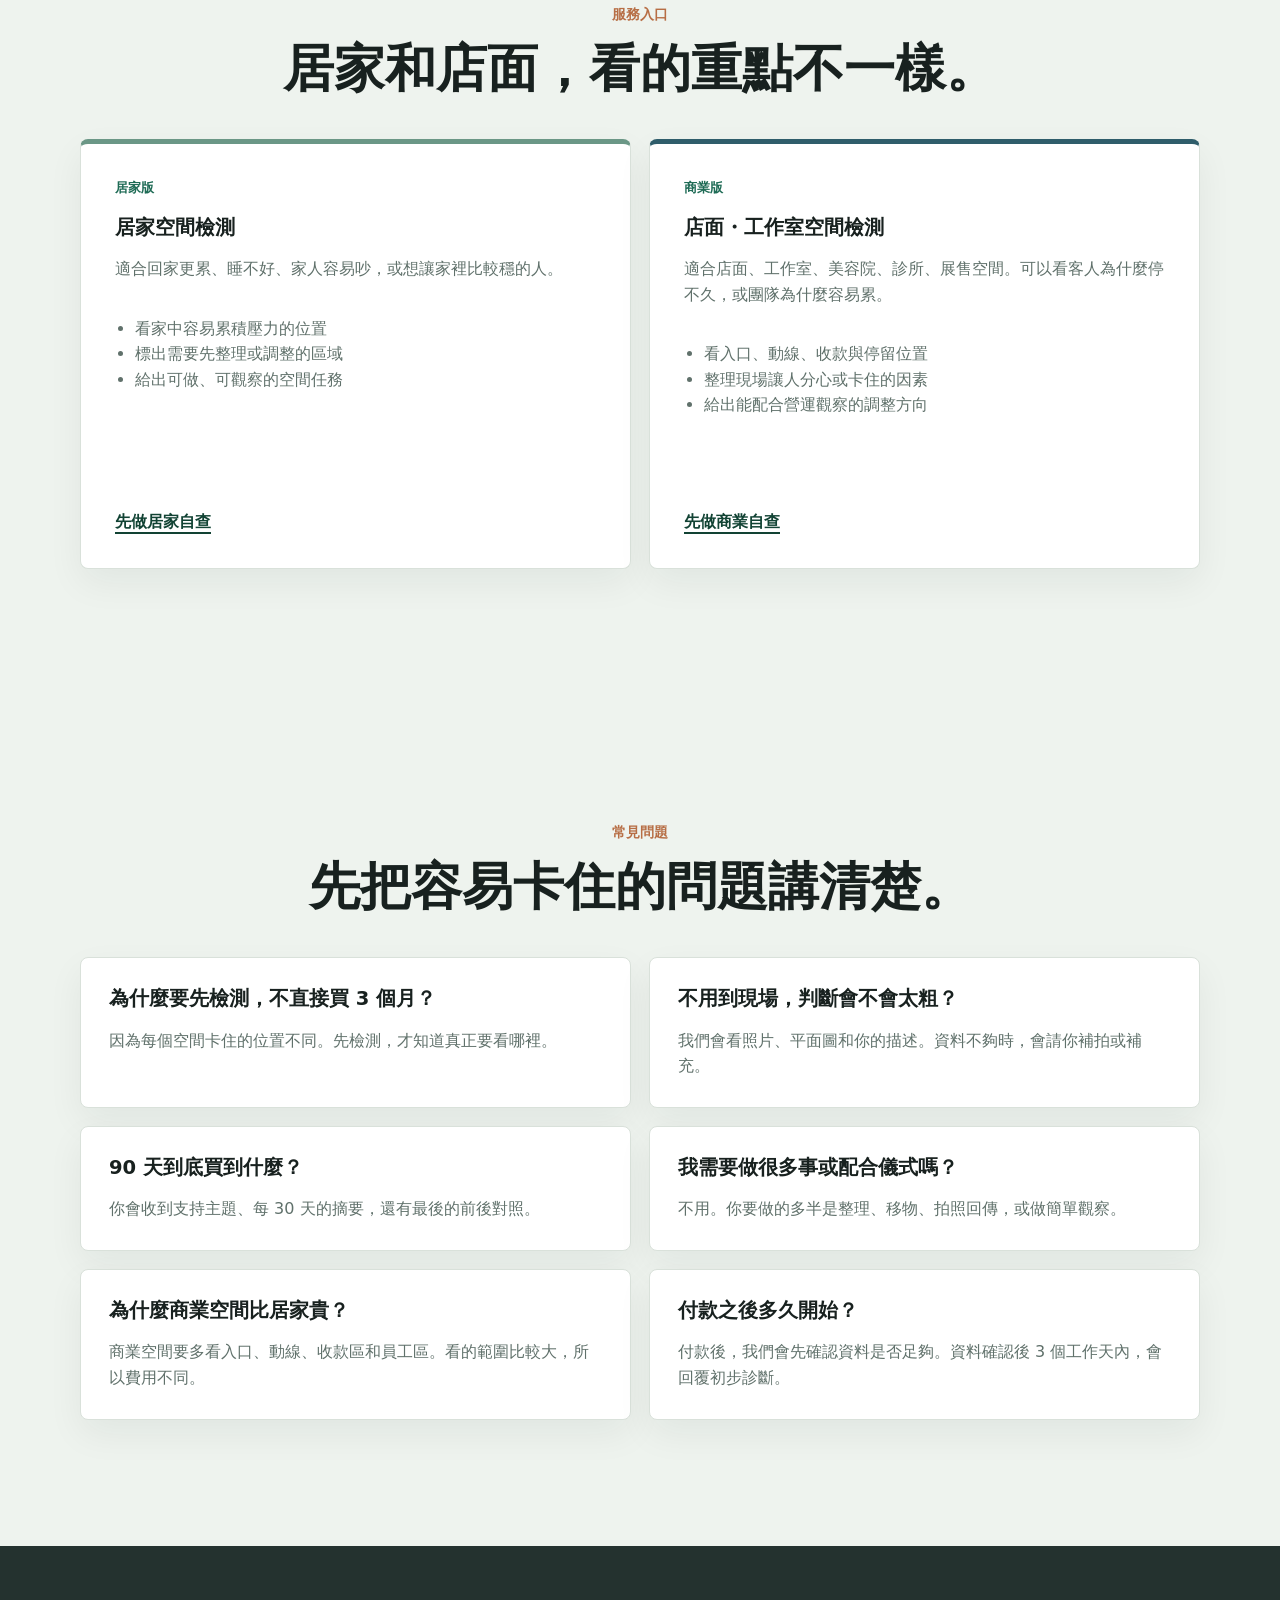
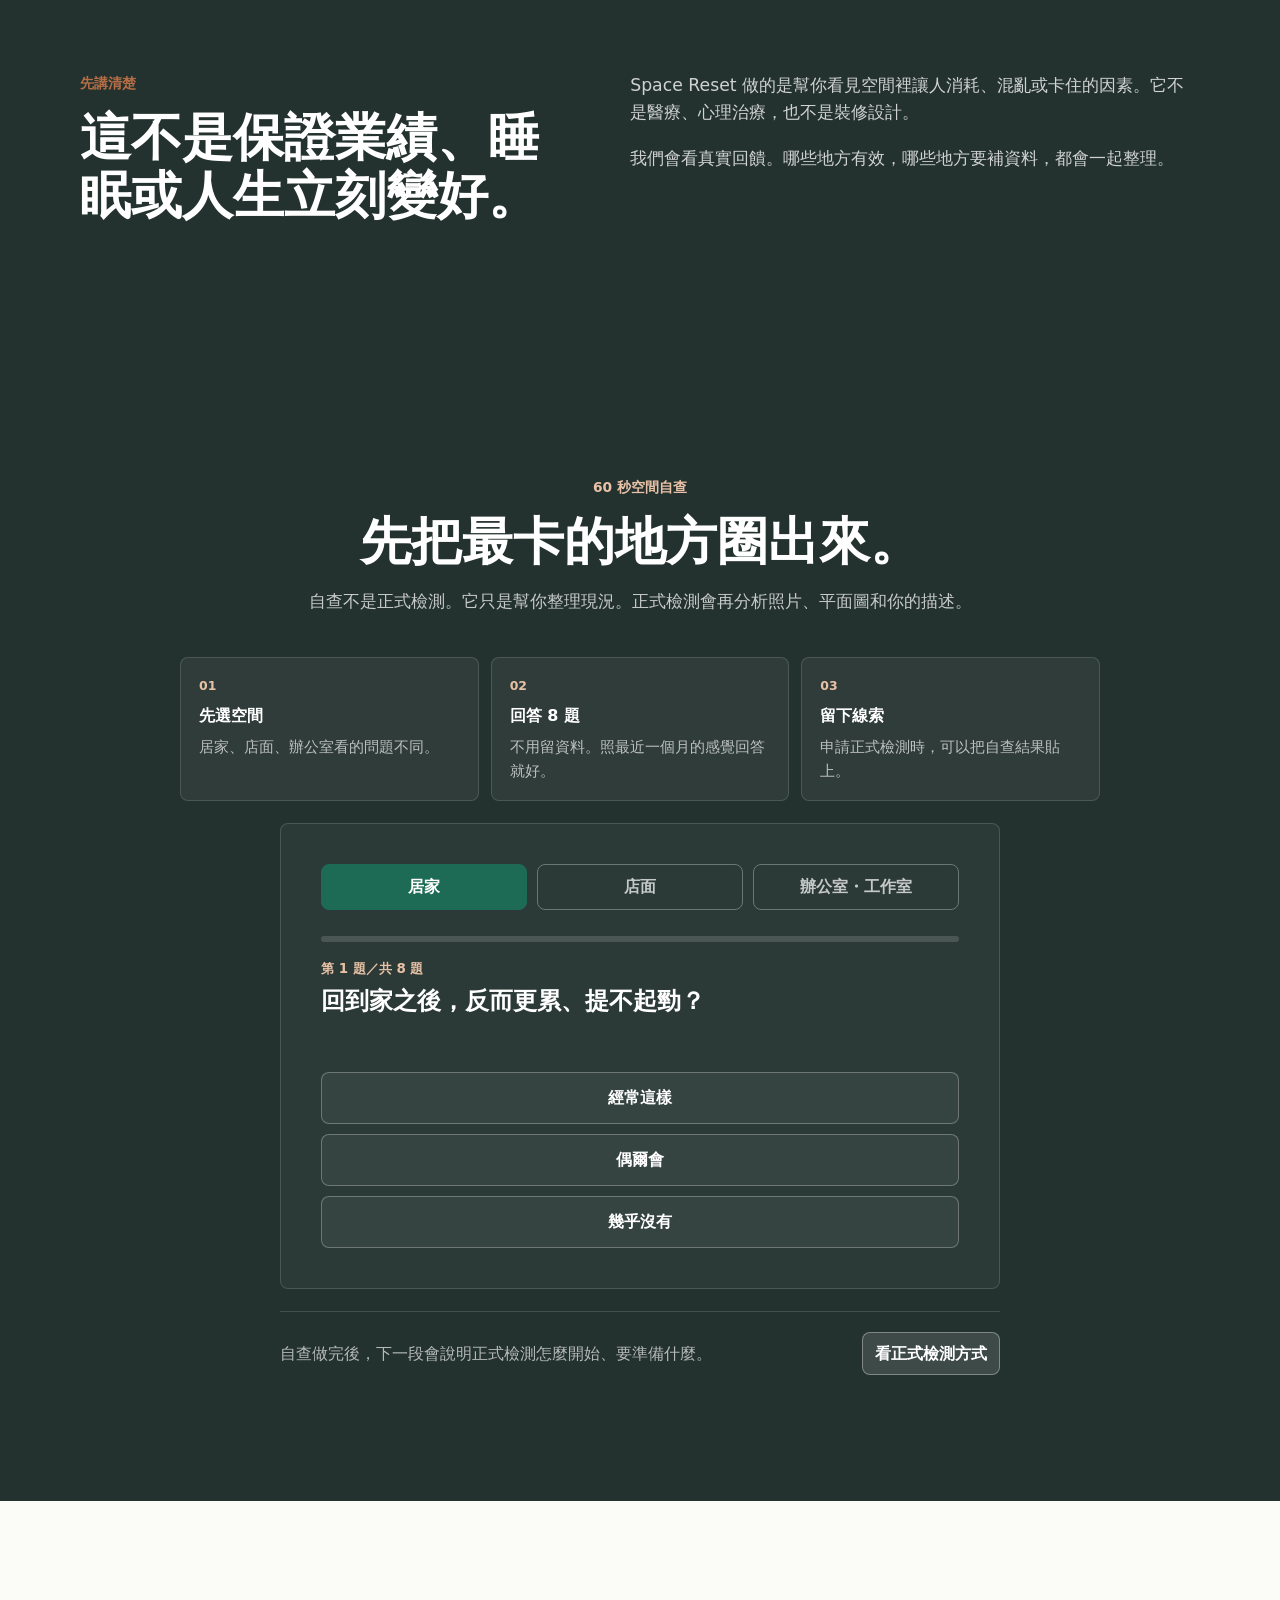
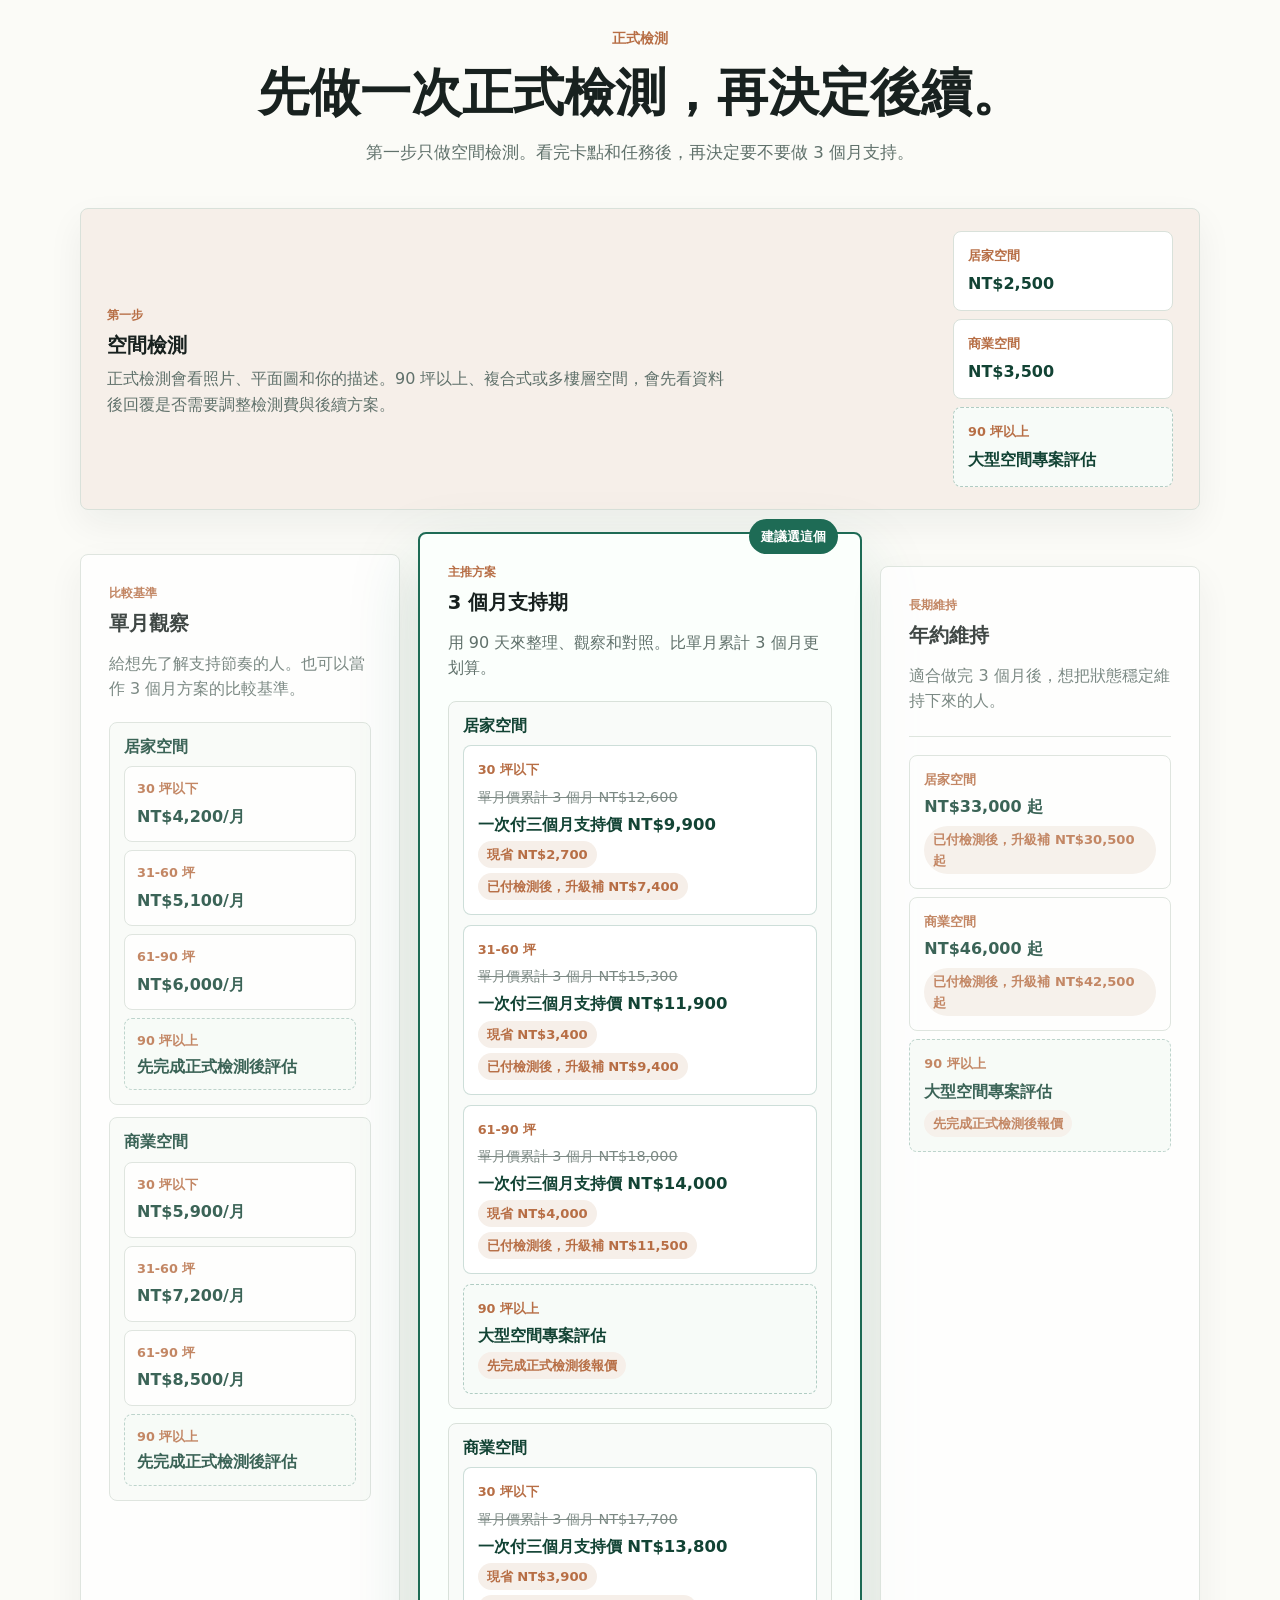
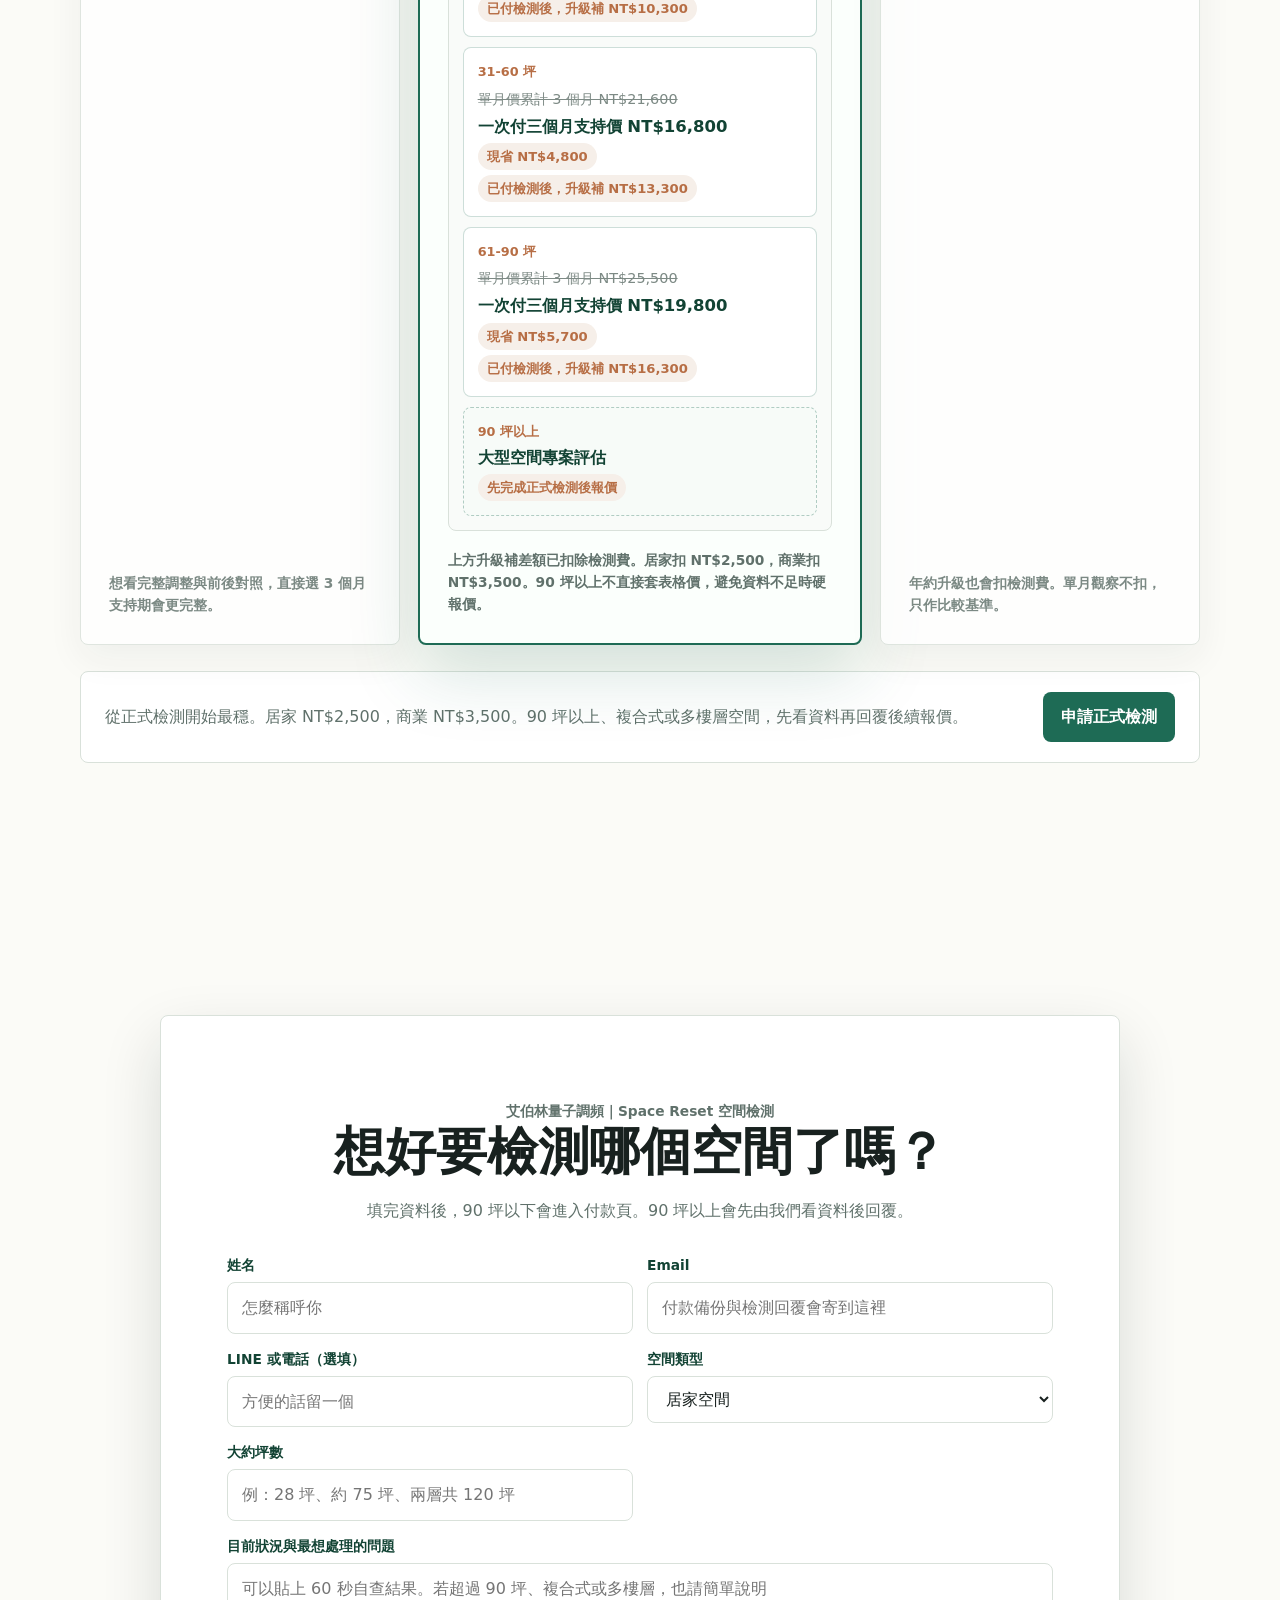
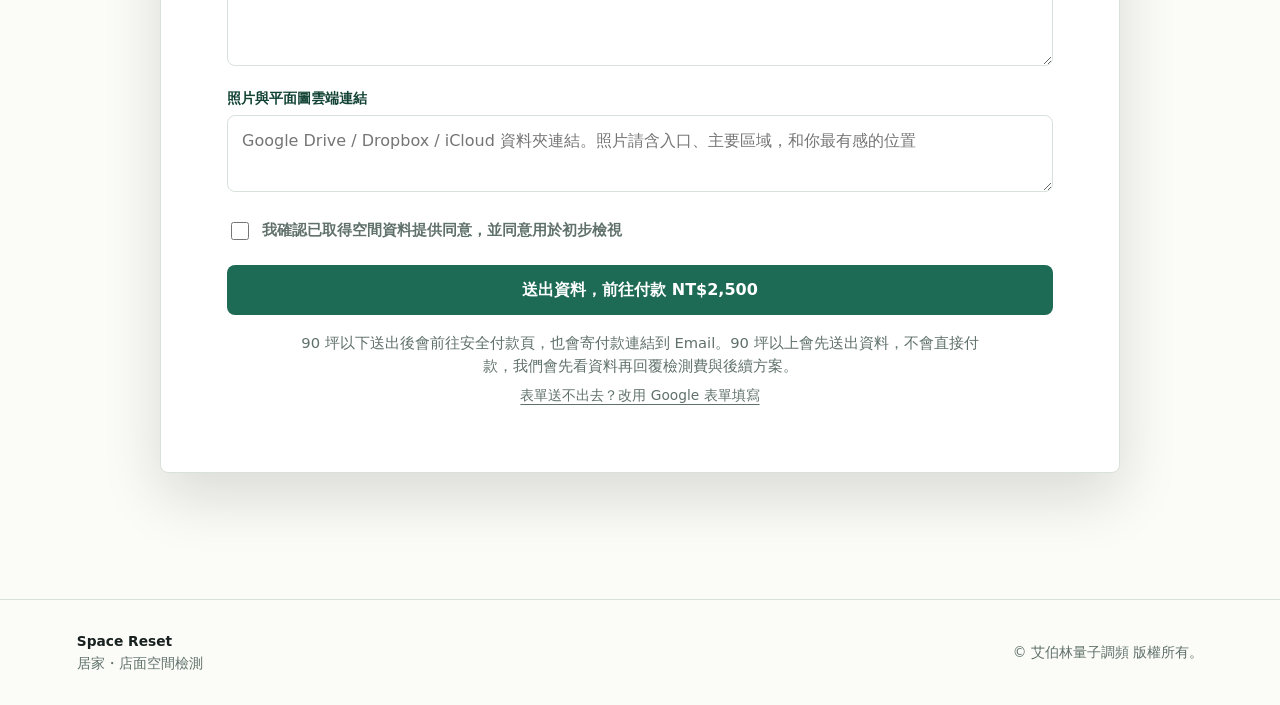
==== commit d0deccc0: "Handle large-space pricing inquiries" ====
--- a/index.html
+++ b/index.html
@@ -368,7 +368,7 @@
           <div>
             <span>第一步</span>
             <h3>空間檢測</h3>
-            <p>正式檢測會看照片、平面圖和你的描述。之後如果做 3 個月支持或年約，這筆檢測費會從後續費用中扣掉。</p>
+            <p>正式檢測會看照片、平面圖和你的描述。90 坪以上、複合式或多樓層空間，會先看資料後回覆是否需要調整檢測費與後續方案。</p>
           </div>
           <div class="price-groups compact-groups">
             <div>
@@ -378,6 +378,10 @@
             <div>
               <span>商業空間</span>
               <strong>NT$3,500</strong>
+            </div>
+            <div class="large-space-note">
+              <span>90 坪以上</span>
+              <strong>大型空間專案評估</strong>
             </div>
           </div>
         </div>
@@ -403,6 +407,10 @@
                     <span>61-90 坪</span>
                     <strong>NT$6,000/月</strong>
                   </div>
+                  <div class="large-space-note">
+                    <span>90 坪以上</span>
+                    <strong>先完成正式檢測後評估</strong>
+                  </div>
                 </div>
               </div>
               <div class="tier-group">
@@ -419,6 +427,10 @@
                   <div>
                     <span>61-90 坪</span>
                     <strong>NT$8,500/月</strong>
+                  </div>
+                  <div class="large-space-note">
+                    <span>90 坪以上</span>
+                    <strong>先完成正式檢測後評估</strong>
                   </div>
                 </div>
               </div>
@@ -456,6 +468,11 @@
                     <em>現省 NT$4,000</em>
                     <em>已付檢測後，升級補 NT$11,500</em>
                   </div>
+                  <div class="large-space-note">
+                    <span>90 坪以上</span>
+                    <strong>大型空間專案評估</strong>
+                    <em>先完成正式檢測後報價</em>
+                  </div>
                 </div>
               </div>
               <div class="tier-group">
@@ -482,10 +499,15 @@
                     <em>現省 NT$5,700</em>
                     <em>已付檢測後，升級補 NT$16,300</em>
                   </div>
+                  <div class="large-space-note">
+                    <span>90 坪以上</span>
+                    <strong>大型空間專案評估</strong>
+                    <em>先完成正式檢測後報價</em>
+                  </div>
                 </div>
               </div>
             </div>
-            <small>上方升級補差額已扣除檢測費。居家扣 NT$2,500，商業扣 NT$3,500。</small>
+            <small>上方升級補差額已扣除檢測費。居家扣 NT$2,500，商業扣 NT$3,500。90 坪以上不直接套表格價，避免資料不足時硬報價。</small>
           </article>
 
           <article class="plan-card future-plan">
@@ -503,13 +525,18 @@
                 <strong>NT$46,000 起</strong>
                 <em>已付檢測後，升級補 NT$42,500 起</em>
               </div>
+              <div class="large-space-note">
+                <span>90 坪以上</span>
+                <strong>大型空間專案評估</strong>
+                <em>先完成正式檢測後報價</em>
+              </div>
             </div>
             <small>年約升級也會扣檢測費。單月觀察不扣，只作比較基準。</small>
           </article>
         </div>
 
         <div class="pricing-cta">
-          <p>從正式檢測開始最穩。居家 NT$2,500，商業 NT$3,500。之後如果做 3 個月支持或年約，這筆檢測費會從後續費用中扣掉。</p>
+          <p>從正式檢測開始最穩。居家 NT$2,500，商業 NT$3,500。90 坪以上、複合式或多樓層空間，先看資料再回覆後續報價。</p>
           <a class="button primary" href="#upload" data-upload-trigger>申請正式檢測</a>
         </div>
       </section>
@@ -519,7 +546,7 @@
           <p class="eyebrow">艾伯林量子調頻｜Space Reset 空間檢測</p>
           <h2>想好要檢測哪個空間了嗎？</h2>
           <p>
-            填完資料後會進入付款頁。付款完成、資料確認後，就會排入檢測。
+            填完資料後，90 坪以下會進入付款頁。90 坪以上會先由我們看資料後回覆。
           </p>
 
           <form class="lead-form" data-lead-form novalidate>
@@ -547,10 +574,14 @@
                   <option value="其他商業空間" data-kind="business">其他商業空間</option>
                 </select>
               </label>
+              <label>
+                <span>大約坪數</span>
+                <input name="area" type="text" required placeholder="例：28 坪、約 75 坪、兩層共 120 坪" />
+              </label>
             </div>
             <label>
               <span>目前狀況與最想處理的問題</span>
-              <textarea name="note" rows="3" required placeholder="可以貼上 60 秒自查結果，再補一兩句現況"></textarea>
+              <textarea name="note" rows="3" required placeholder="可以貼上 60 秒自查結果。若超過 90 坪、複合式或多樓層，也請簡單說明"></textarea>
             </label>
             <label>
               <span>照片與平面圖雲端連結</span>
@@ -562,7 +593,7 @@
             </label>
             <button type="submit" class="button primary" data-submit-btn>送出資料，前往付款 NT$2,500</button>
             <p class="form-status" data-form-status>
-              送出後會前往安全付款頁，也會寄付款連結到 Email。付款完成、資料確認後 3 個工作天內，會回覆初步診斷。之後如果做 3 個月支持或年約，檢測費會從後續費用中扣掉。
+              90 坪以下送出後會前往安全付款頁，也會寄付款連結到 Email。90 坪以上會先送出資料，不會直接付款，我們會先看資料再回覆檢測費與後續方案。
             </p>
             <a class="form-fallback" href="#" data-form-link>表單送不出去？改用 Google 表單填寫</a>
           </form>
--- a/styles.css
+++ b/styles.css
@@ -1047,6 +1047,13 @@
   background: var(--white);
 }
 
+.price-groups div.large-space-note,
+.tier-list div.large-space-note {
+  border-style: dashed;
+  border-color: rgba(30, 107, 85, 0.32);
+  background: #f7fbf8;
+}
+
 .price-groups span {
   display: block;
   margin-bottom: 4px;
@@ -1213,6 +1220,10 @@
   font-size: 0.82rem;
   font-style: normal;
   font-weight: 900;
+}
+
+.large-space-note strong {
+  line-height: 1.35;
 }
 
 .pricing-table {
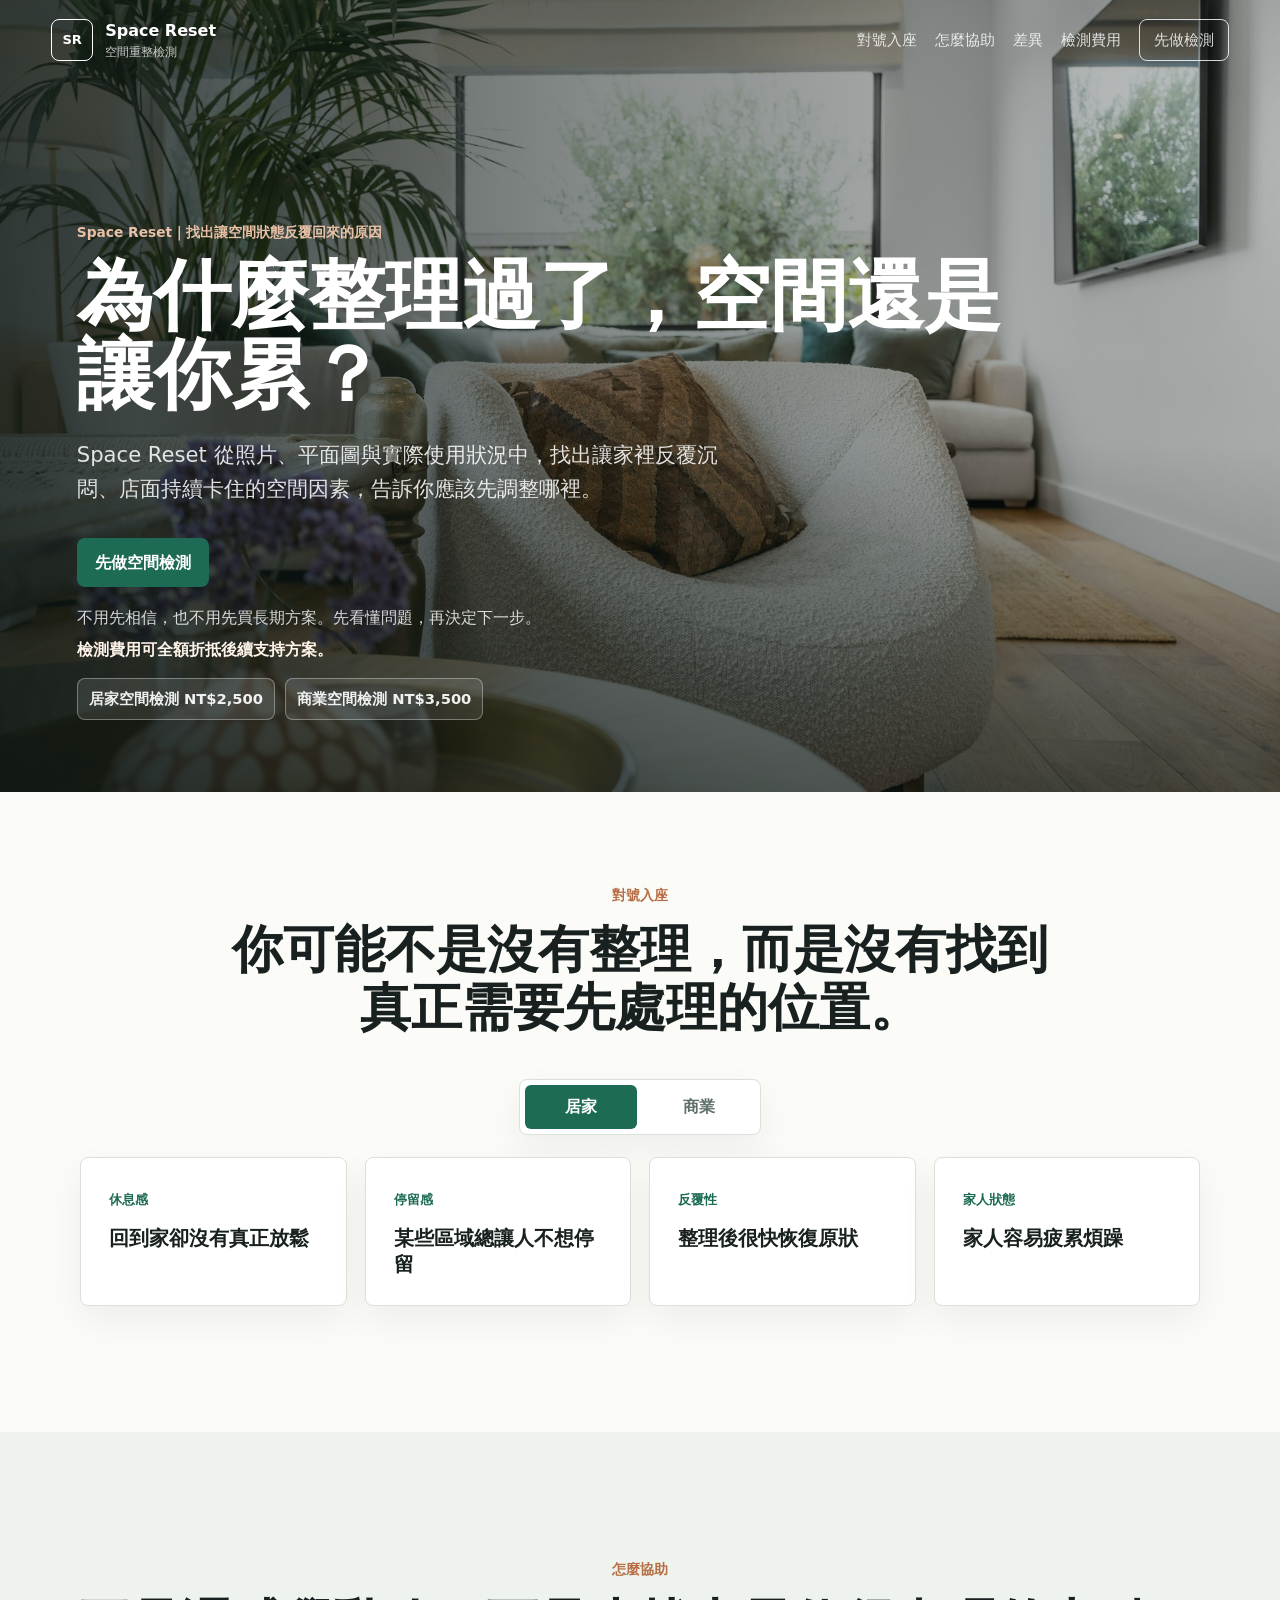
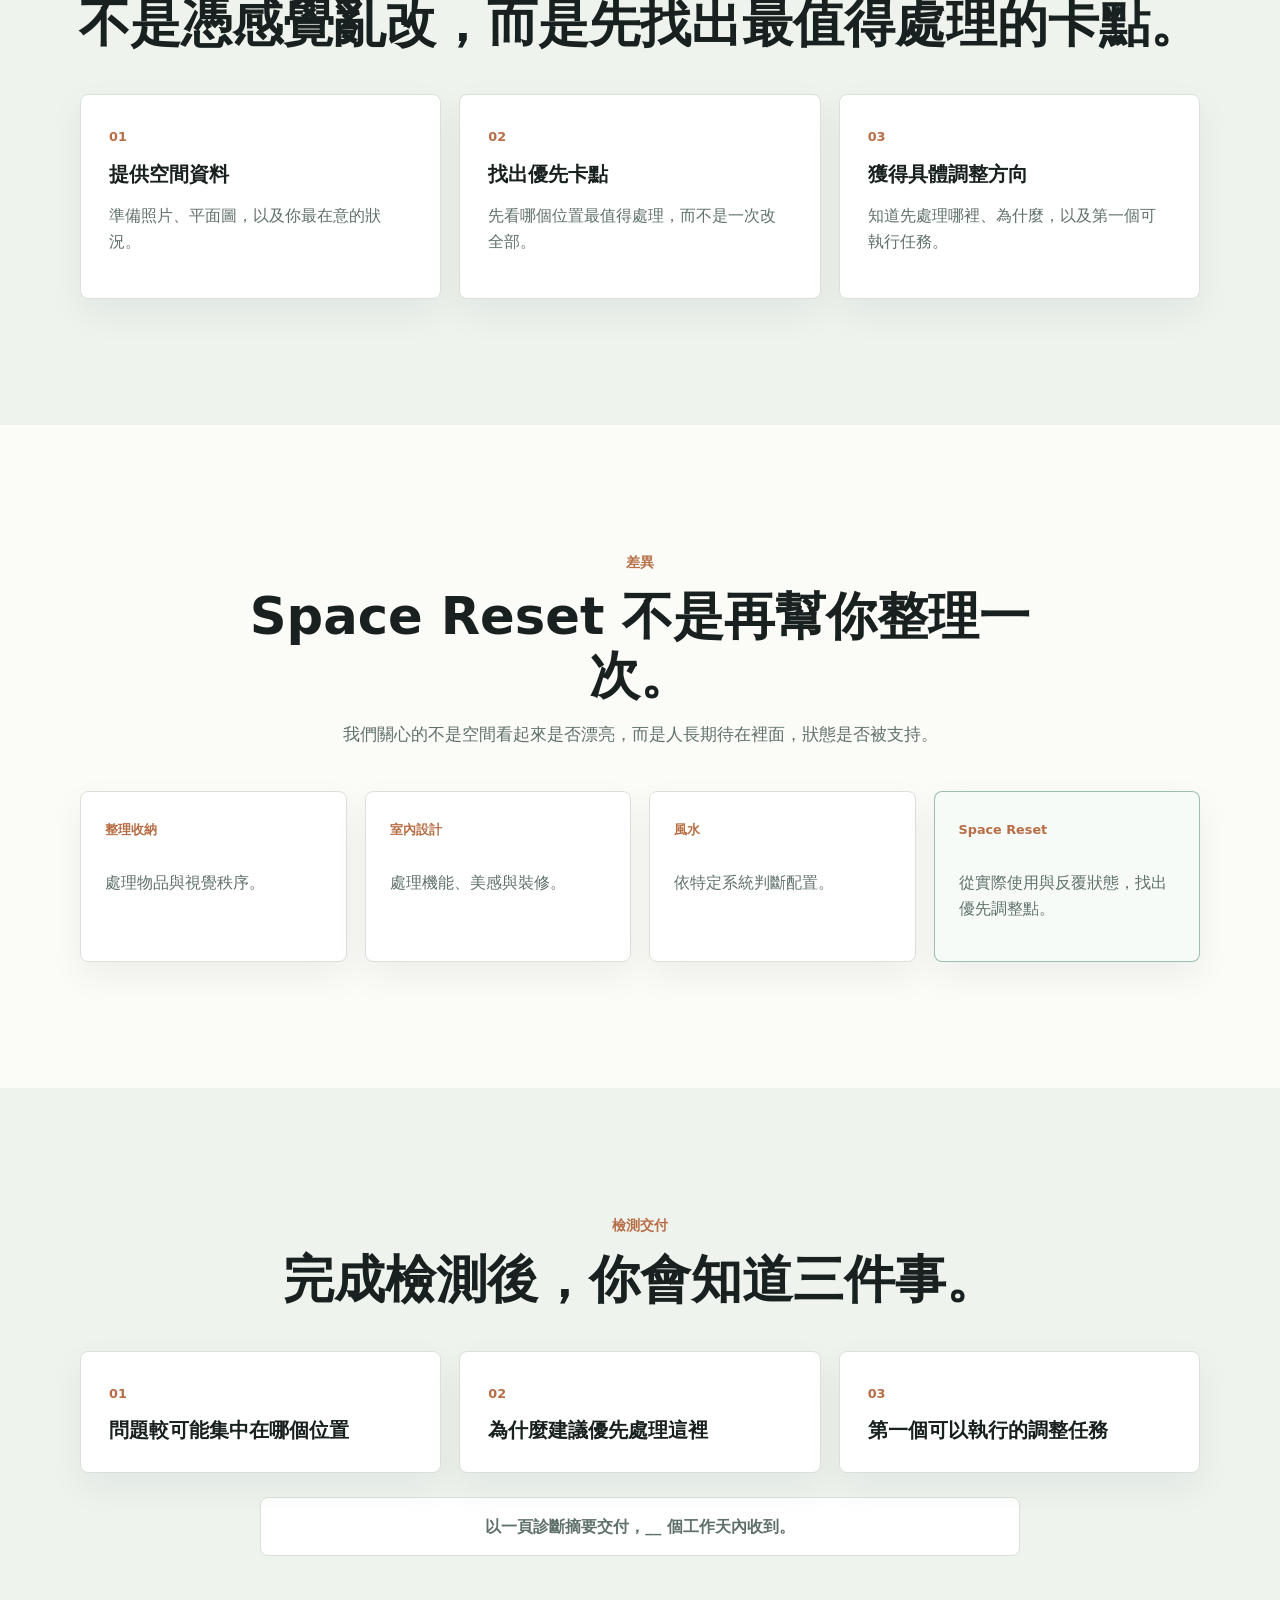
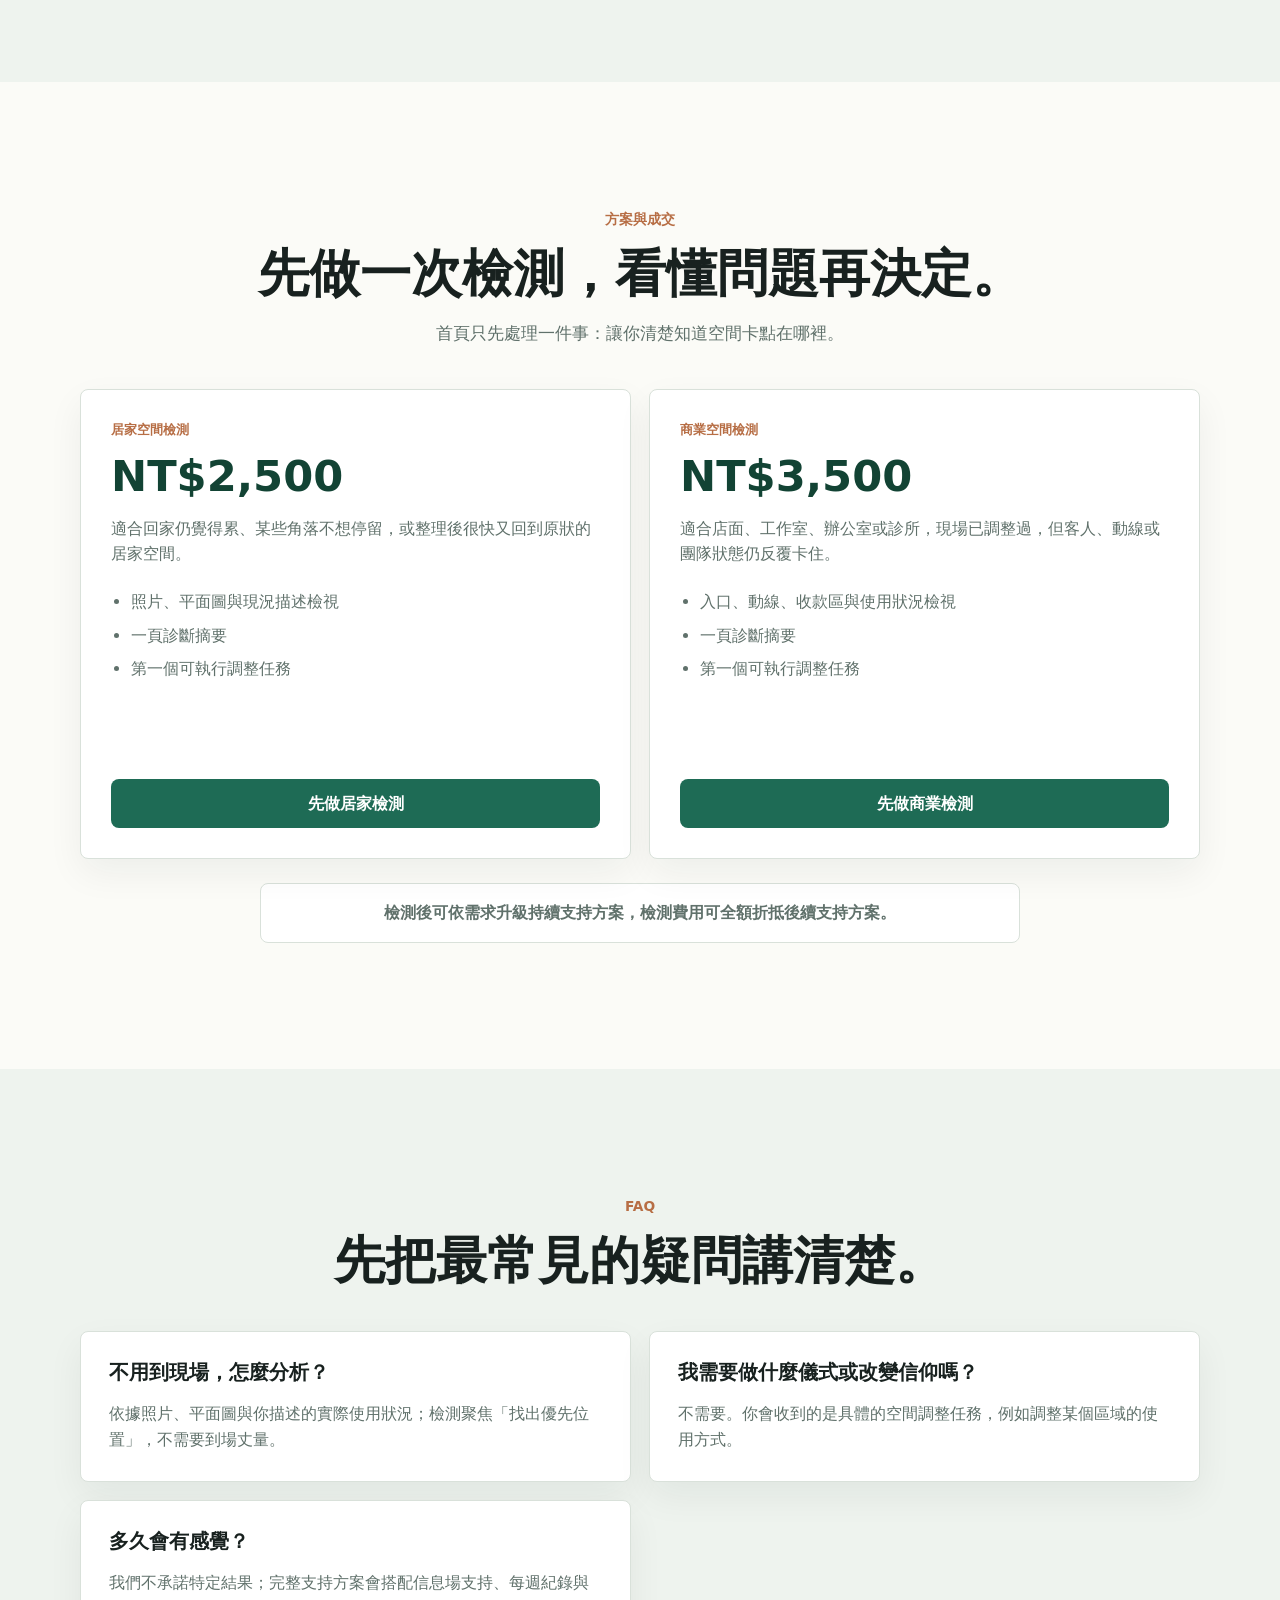
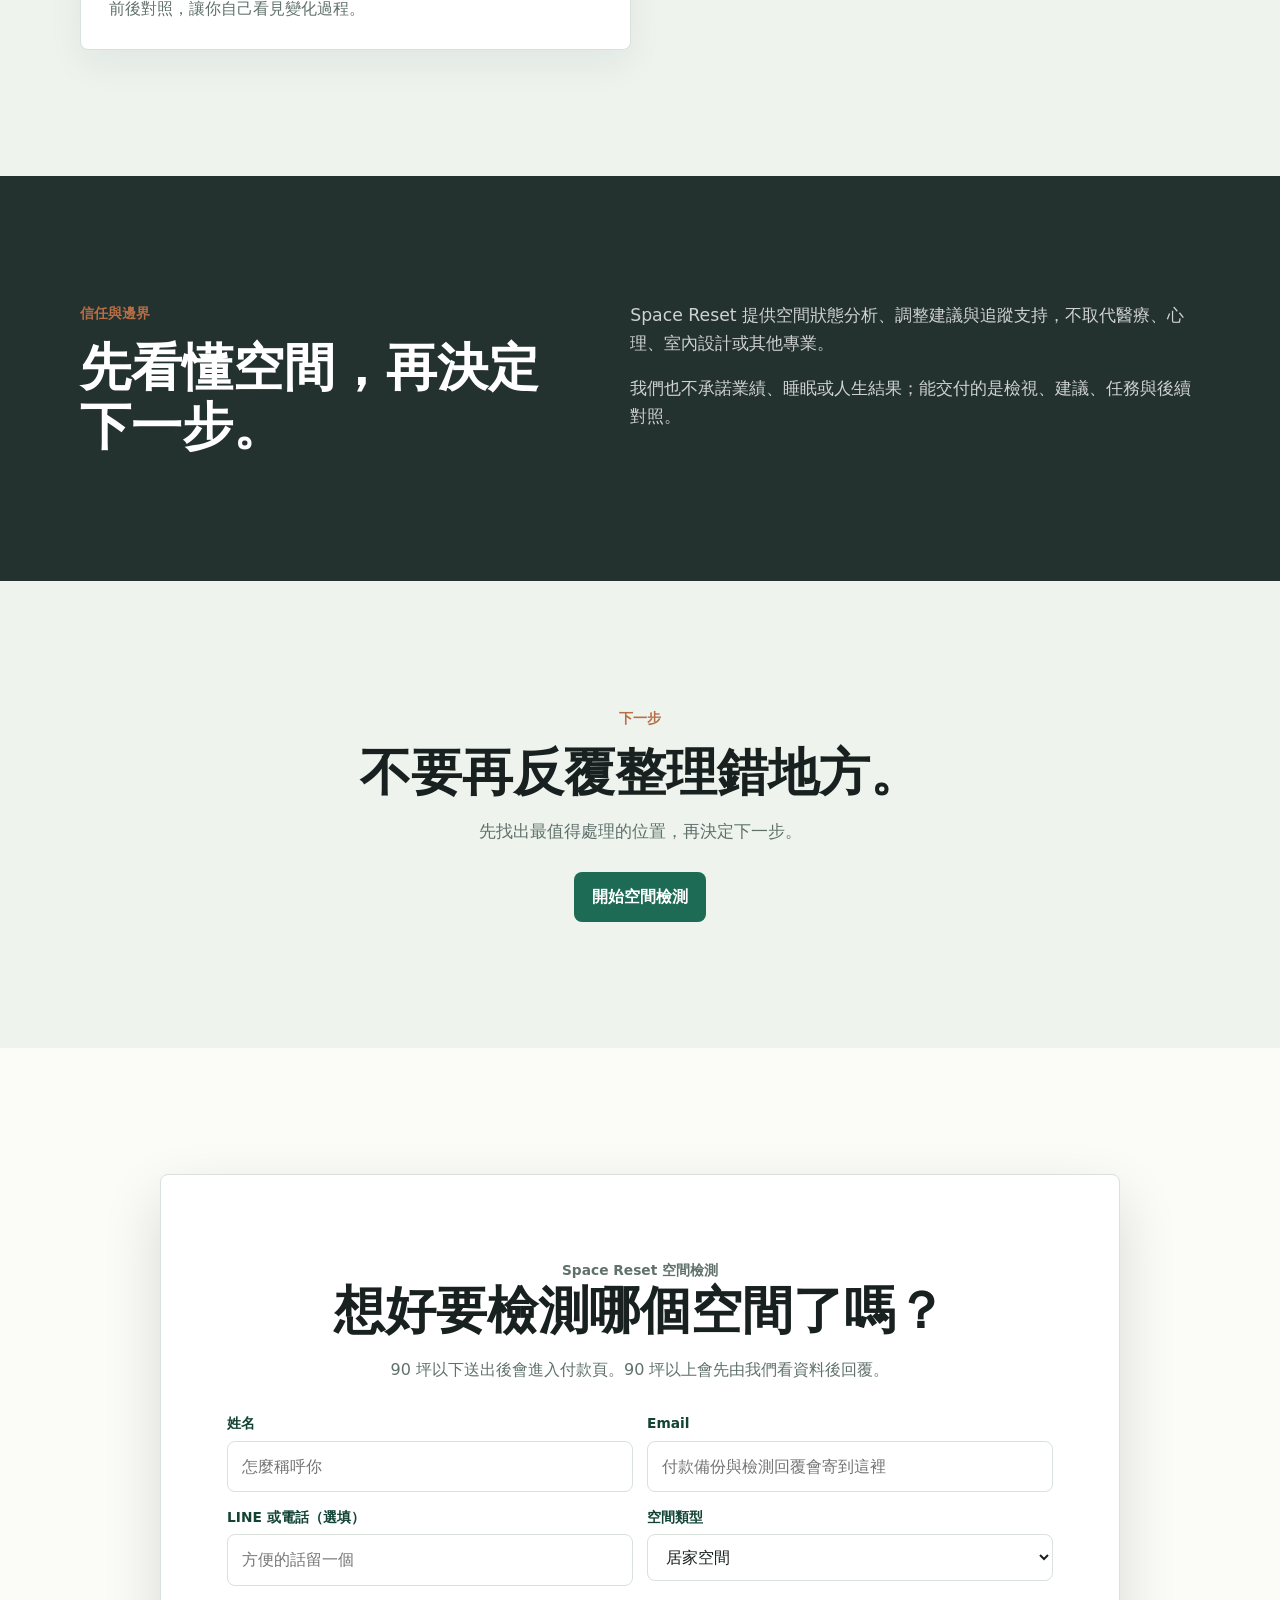
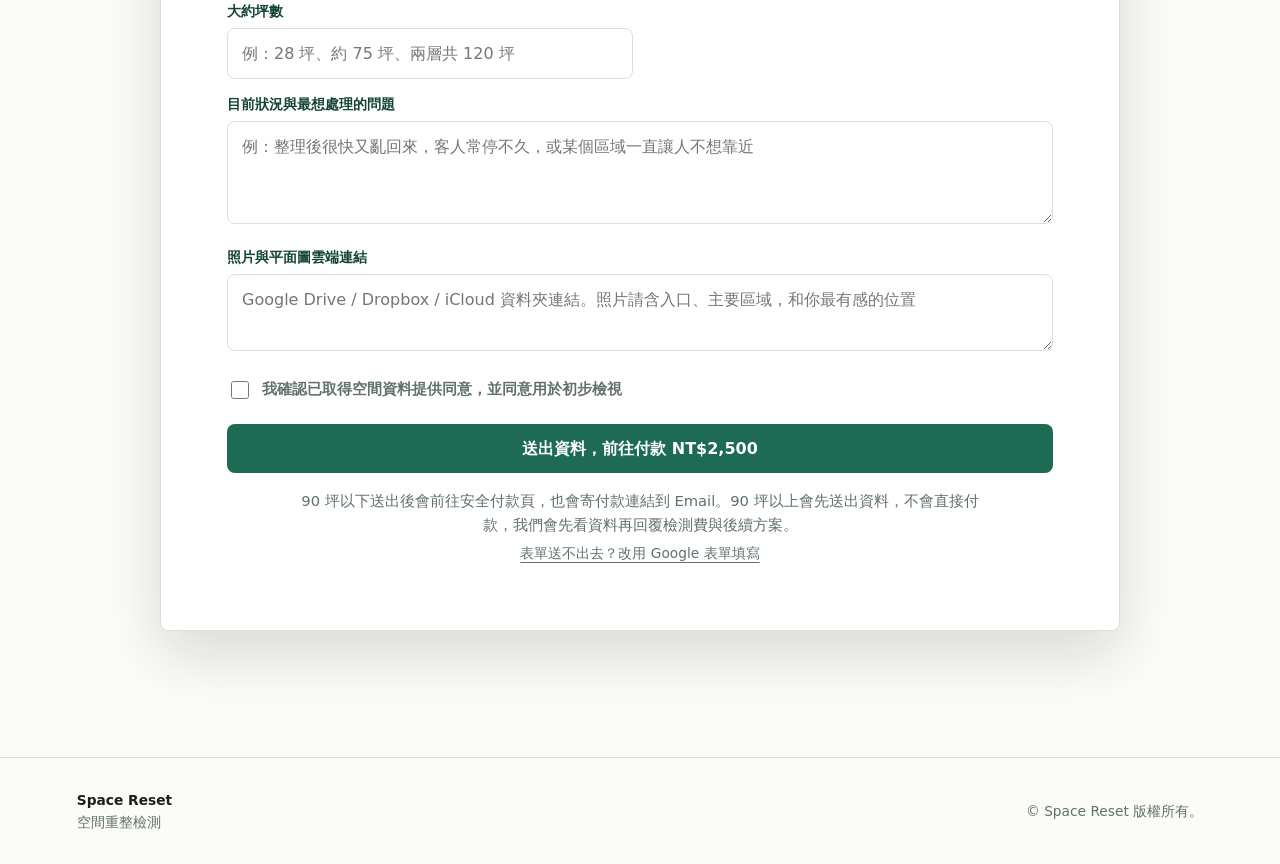
==== commit 22872fa9: "Refocus Space Reset homepage on inspection conversion" ====
--- a/index.html
+++ b/index.html
@@ -3,11 +3,18 @@
   <head>
     <meta charset="utf-8" />
     <meta name="viewport" content="width=device-width, initial-scale=1" />
-    <title>Space Reset｜居家・店面空間檢測</title>
+    <title>Space Reset 空間重整｜找出空間狀態反覆回來的原因</title>
     <meta
       name="description"
-      content="Space Reset 從照片、平面圖和你的描述開始，幫你找出居家或店面裡讓人疲累、混亂、卡住的地方。"
+      content="整理過了，家裡還是累、店裡還是卡？Space Reset 從照片、平面圖與實際使用狀況中，找出最需要優先處理的空間卡點，提供具體調整方向。"
     />
+    <meta property="og:title" content="不是再整理一次，而是找出空間為什麼總回到原樣" />
+    <meta
+      property="og:description"
+      content="從照片、平面圖與實際使用狀況中，找出家裡或店面最值得優先處理的位置。"
+    />
+    <meta property="og:type" content="website" />
+    <meta property="og:image" content="./assets/hero-living-room.jpg" />
     <link rel="icon" href="data:," />
     <link rel="preload" as="image" href="./assets/hero-living-room.jpg" />
     <link rel="stylesheet" href="./styles.css" />
@@ -18,260 +25,227 @@
         <span class="brand-mark">SR</span>
         <span>
           <strong>Space Reset</strong>
-          <small>居家・店面空間檢測</small>
+          <small>空間重整檢測</small>
         </span>
       </a>
       <nav class="nav" aria-label="主要導覽">
-        <a href="#symptoms">空間痛點</a>
-        <a href="#process">檢視方式</a>
-        <a href="#deliverables">交付內容</a>
-        <a href="#trust">怎麼判斷</a>
-        <a href="#quiz">先自查</a>
-        <a href="#upload" class="nav-cta">申請檢視</a>
+        <a href="#fit">對號入座</a>
+        <a href="#process">怎麼協助</a>
+        <a href="#difference">差異</a>
+        <a href="#offer">檢測費用</a>
+        <a href="#upload" class="nav-cta">先做檢測</a>
       </nav>
     </header>
 
     <main id="top">
-      <section class="hero" aria-labelledby="hero-title">
+      <section class="hero focused-hero" aria-labelledby="hero-title">
         <div class="hero-bg" role="img" aria-label="明亮安定的居家空間"></div>
         <div class="hero-overlay"></div>
         <div class="hero-content">
-          <p class="eyebrow">艾伯林量子調頻｜Space Reset 空間檢測</p>
-          <h1 id="hero-title">家裡悶、店裡卡，先找出卡住的位置。</h1>
+          <p class="eyebrow">Space Reset｜找出讓空間狀態反覆回來的原因</p>
+          <h1 id="hero-title">為什麼整理過了，空間還是讓你累？</h1>
           <p class="hero-lede">
-            有些家看起來不亂，但一回去就累。有些店裝潢不差，客人卻停不久。Space Reset 先把這種不對勁，整理成看得懂的線索。
+            Space Reset 從照片、平面圖與實際使用狀況中，找出讓家裡反覆沉悶、店面持續卡住的空間因素，告訴你應該先調整哪裡。
           </p>
           <div class="hero-actions" aria-label="主要行動">
-            <a class="button primary" href="#symptoms">先看常見狀況</a>
-            <a class="button ghost" href="#process">看我們怎麼檢視</a>
-          </div>
-          <p class="hero-note">不用先買長期方案。先看懂問題，再決定要不要檢測。</p>
-        </div>
-      </section>
-
-      <section class="section compact" id="symptoms">
-        <div class="section-heading">
-          <p class="eyebrow">先確認你是不是有感</p>
-          <h2>空間也需要定期整理。</h2>
-          <p class="desktop-nowrap section-line">
-            人會洗澡，是為了洗掉疲累；空間也要整理，才留得住舒服的感覺。
-          </p>
-          <p>
-            有些空間不一定髒亂，卻會讓人覺得悶、累、卡。第一步不是急著改擺設，而是先看哪裡出問題。
-          </p>
-        </div>
-
-        <div class="symptom-grid">
-          <article class="symptom-card">
-            <span>居家</span>
-            <h3>回到家沒有放鬆，反而更累</h3>
-            <p>空間看起來正常，但人容易覺得悶、煩，睡不好，家人也比較容易吵。</p>
-          </article>
-          <article class="symptom-card">
-            <span>店面</span>
-            <h3>有人進店，卻很快離開</h3>
-            <p>產品和服務都不差，但客人停不久，成交卡住，員工也容易累。</p>
-          </article>
-          <article class="symptom-card">
-            <span>共同狀況</span>
-            <h3>你已經調整過，還是說不上哪裡不對</h3>
-            <p>擺設、收納、動線都改過，但狀態沒有真的變輕，很快又回到原樣。</p>
-          </article>
-        </div>
-        <div class="section-bridge">
-          <p>如果你已經想到某個位置，先別急著下結論。先看我們會怎麼檢查。</p>
-          <a class="button secondary" href="#process">先看檢視方式</a>
-        </div>
-      </section>
-
-      <section class="section contrast" id="reframe">
-        <div class="split">
-          <div>
-            <p class="eyebrow">重新看問題</p>
-            <h2>不是再買一個擺件，也不是繼續忍。</h2>
-          </div>
-          <div class="copy-stack">
-            <p>
-              空間卡住，通常不是單一原因。可能是動線、堆放物、使用習慣，或家人和團隊的壓力疊在一起。
-            </p>
-            <p>
-              所以我們不會一開始就叫你買長期方案。先找出卡住的位置，才知道下一步要整理哪裡。
-            </p>
+            <a class="button primary" href="#offer">先做空間檢測</a>
+          </div>
+          <div class="hero-risk">
+            <p>不用先相信，也不用先買長期方案。先看懂問題，再決定下一步。</p>
+            <p><strong>檢測費用可全額折抵後續支持方案。</strong></p>
+          </div>
+          <div class="hero-prices" aria-label="空間檢測價格">
+            <span>居家空間檢測 NT$2,500</span>
+            <span>商業空間檢測 NT$3,500</span>
+          </div>
+        </div>
+      </section>
+
+      <section class="section compact" id="fit">
+        <div class="section-heading">
+          <p class="eyebrow">對號入座</p>
+          <h2>你可能不是沒有整理，而是沒有找到真正需要先處理的位置。</h2>
+        </div>
+
+        <div class="audience-tabs" data-audience-tabs>
+          <div class="tab-controls" role="tablist" aria-label="選擇空間類型">
+            <button type="button" class="is-active" role="tab" aria-selected="true" data-audience-tab="home">居家</button>
+            <button type="button" role="tab" aria-selected="false" data-audience-tab="business">商業</button>
+          </div>
+
+          <div class="tab-panel is-active" role="tabpanel" data-audience-panel="home">
+            <div class="symptom-grid four-up">
+              <article class="symptom-card">
+                <span>休息感</span>
+                <h3>回到家卻沒有真正放鬆</h3>
+              </article>
+              <article class="symptom-card">
+                <span>停留感</span>
+                <h3>某些區域總讓人不想停留</h3>
+              </article>
+              <article class="symptom-card">
+                <span>反覆性</span>
+                <h3>整理後很快恢復原狀</h3>
+              </article>
+              <article class="symptom-card">
+                <span>家人狀態</span>
+                <h3>家人容易疲累煩躁</h3>
+              </article>
+            </div>
+          </div>
+
+          <div class="tab-panel" role="tabpanel" data-audience-panel="business" hidden>
+            <div class="symptom-grid four-up">
+              <article class="symptom-card">
+                <span>客人停留</span>
+                <h3>客人進來不容易停留</h3>
+              </article>
+              <article class="symptom-card">
+                <span>現場動線</span>
+                <h3>入口、動線、收款區不順</h3>
+              </article>
+              <article class="symptom-card">
+                <span>團隊狀態</span>
+                <h3>員工容易疲累分心</h3>
+              </article>
+              <article class="symptom-card">
+                <span>反覆發生</span>
+                <h3>調整過但現場狀況反覆發生</h3>
+              </article>
+            </div>
           </div>
         </div>
       </section>
 
       <section class="section visual-band" id="process">
         <div class="section-heading">
-          <p class="eyebrow">檢視方式</p>
-          <h2 class="desktop-nowrap process-title">我們怎麼看一個空間？</h2>
-          <p>我們會先看照片、平面圖和你的描述。先找出卡點，再決定要不要做後續支持。</p>
-        </div>
-
-        <div class="flow-diagram" aria-label="Space Reset 四步流程">
-          <article class="flow-step">
-            <div class="flow-icon plan-icon" aria-hidden="true"></div>
-            <b>01</b>
-            <h3>提供資料</h3>
-            <strong>平面圖 + 照片</strong>
-            <small>5 分鐘</small>
-            <p>用手機拍照，補一張平面圖或手繪圖，再寫下你最在意的問題。</p>
-          </article>
-          <article class="flow-step">
-            <div class="flow-icon report-icon" aria-hidden="true"></div>
-            <b>02</b>
-            <h3>收到初步診斷</h3>
-            <strong>卡點報告 + 具體任務</strong>
-            <small>3 個工作天內</small>
-            <p>先指出最需要處理的位置，再給你看得懂、做得到的任務。</p>
-          </article>
-          <article class="flow-step">
-            <div class="flow-icon support-icon" aria-hidden="true"></div>
-            <b>03</b>
-            <h3>開始 90 天支持</h3>
-            <strong>空間狀態持續支持</strong>
-            <small>正式方案</small>
-            <p>你只要完成簡單任務。多數是整理、移物、拍照或觀察。</p>
-          </article>
-          <article class="flow-step">
-            <div class="flow-icon weekly-icon" aria-hidden="true"></div>
-            <b>04</b>
-            <h3>每月看見變化</h3>
-            <strong>D30 / D60 / D90 對照</strong>
-            <small>每 30 天一次</small>
-            <p>每 30 天整理一次變化，讓你知道這段時間發生了什麼。</p>
-          </article>
-        </div>
-      </section>
-
-      <section class="section trust-section" id="trust">
-        <div class="section-heading">
-          <p class="eyebrow">怎麼判斷</p>
-          <h2>你不用先相信我們，你可以先看我們怎麼判斷。</h2>
-          <p>正式檢測不是一句「我覺得」。我們會看資料，也會說清楚我們看到了什麼。</p>
-        </div>
-
-        <div class="trust-grid">
-          <article class="trust-card">
-            <span>判斷依據</span>
-            <h3>不是只靠感覺</h3>
-            <p>我們會看照片、平面圖、空間用途，還有你描述的狀況。</p>
-          </article>
-          <article class="trust-card">
-            <span>資料不足</span>
-            <h3>不硬下結論</h3>
-            <p>如果資料不夠，我們會請你補拍或補充，不會硬給答案。</p>
-          </article>
-          <article class="trust-card">
-            <span>先小後大</span>
-            <h3>先檢測，不直接推長期</h3>
-            <p>第一步只做正式檢測。看完結果後，再決定要不要做 3 個月支持。</p>
-          </article>
-          <article class="trust-card">
-            <span>看得見</span>
-            <h3>交付不是一句話</h3>
-            <p>你會拿到診斷、任務和階段摘要，不是只收到一句「好了」。</p>
-          </article>
-        </div>
-      </section>
-
-      <section class="section" id="deliverables">
-        <div class="section-heading">
-          <p class="eyebrow">你會拿到什麼</p>
-          <h2>你拿到的不是一句話，而是一份看得懂的整理紀錄。</h2>
-          <p>你會知道卡點在哪、先做什麼、每 30 天看到什麼，最後前後有什麼差別。</p>
-        </div>
-
-        <div class="timeline-layout">
-          <div class="timeline">
-            <div class="timeline-item">
-              <span>D0</span>
-              <h3>支持主題清單</h3>
-              <p>先列出接下來要看哪些地方，讓你知道不是模糊地「做調整」。</p>
-            </div>
-            <div class="timeline-item">
-              <span>D30 / D60</span>
-              <h3>階段摘要</h3>
-              <p>每 30 天整理一次狀態，告訴你目前看到什麼。</p>
-            </div>
-            <div class="timeline-item">
-              <span>D90</span>
-              <h3>結案對照報告</h3>
-              <p>把一開始和 90 天後放在一起看，讓你看見差別。</p>
-            </div>
-          </div>
-          <figure class="summary-shot">
-            <img src="./assets/report-visual.png" alt="Space Reset 交付報告與對照紀錄示意" />
-            <figcaption>交付示意：我們會把重點整理成可閱讀、可追蹤的紀錄。</figcaption>
-          </figure>
-        </div>
-      </section>
-
-      <section class="section contrast" id="paths">
-        <div class="section-heading">
-          <p class="eyebrow">服務入口</p>
-          <h2>居家和店面，看的重點不一樣。</h2>
-        </div>
-        <div class="path-grid">
-          <article class="path-card home">
-            <div class="path-label">居家版</div>
-            <h3>居家空間檢測</h3>
-            <p>
-              適合回家更累、睡不好、家人容易吵，或想讓家裡比較穩的人。
-            </p>
+          <p class="eyebrow">怎麼協助</p>
+          <h2>不是憑感覺亂改，而是先找出最值得處理的卡點。</h2>
+        </div>
+
+        <div class="simple-steps" aria-label="Space Reset 三步驟">
+          <article>
+            <span>01</span>
+            <h3>提供空間資料</h3>
+            <p>準備照片、平面圖，以及你最在意的狀況。</p>
+          </article>
+          <article>
+            <span>02</span>
+            <h3>找出優先卡點</h3>
+            <p>先看哪個位置最值得處理，而不是一次改全部。</p>
+          </article>
+          <article>
+            <span>03</span>
+            <h3>獲得具體調整方向</h3>
+            <p>知道先處理哪裡、為什麼，以及第一個可執行任務。</p>
+          </article>
+        </div>
+      </section>
+
+      <section class="section" id="difference">
+        <div class="section-heading">
+          <p class="eyebrow">差異</p>
+          <h2>Space Reset 不是再幫你整理一次。</h2>
+          <p>我們關心的不是空間看起來是否漂亮，而是人長期待在裡面，狀態是否被支持。</p>
+        </div>
+
+        <div class="comparison-grid">
+          <article>
+            <span>整理收納</span>
+            <p>處理物品與視覺秩序。</p>
+          </article>
+          <article>
+            <span>室內設計</span>
+            <p>處理機能、美感與裝修。</p>
+          </article>
+          <article>
+            <span>風水</span>
+            <p>依特定系統判斷配置。</p>
+          </article>
+          <article class="highlight">
+            <span>Space Reset</span>
+            <p>從實際使用與反覆狀態，找出優先調整點。</p>
+          </article>
+        </div>
+      </section>
+
+      <section class="section contrast" id="deliverables">
+        <div class="section-heading">
+          <p class="eyebrow">檢測交付</p>
+          <h2>完成檢測後，你會知道三件事。</h2>
+        </div>
+
+        <div class="deliverable-list">
+          <article>
+            <span>01</span>
+            <h3>問題較可能集中在哪個位置</h3>
+          </article>
+          <article>
+            <span>02</span>
+            <h3>為什麼建議優先處理這裡</h3>
+          </article>
+          <article>
+            <span>03</span>
+            <h3>第一個可以執行的調整任務</h3>
+          </article>
+        </div>
+
+        <p class="delivery-note">以一頁診斷摘要交付，__ 個工作天內收到。</p>
+      </section>
+
+      <section class="section pricing focused-pricing" id="offer">
+        <div class="section-heading">
+          <p class="eyebrow">方案與成交</p>
+          <h2>先做一次檢測，看懂問題再決定。</h2>
+          <p>首頁只先處理一件事：讓你清楚知道空間卡點在哪裡。</p>
+        </div>
+
+        <div class="inspection-cards" aria-label="空間檢測方案">
+          <article class="inspection-card">
+            <span>居家空間檢測</span>
+            <strong>NT$2,500</strong>
+            <p>適合回家仍覺得累、某些角落不想停留，或整理後很快又回到原狀的居家空間。</p>
             <ul>
-              <li>看家中容易累積壓力的位置</li>
-              <li>標出需要先整理或調整的區域</li>
-              <li>給出可做、可觀察的空間任務</li>
+              <li>照片、平面圖與現況描述檢視</li>
+              <li>一頁診斷摘要</li>
+              <li>第一個可執行調整任務</li>
             </ul>
-            <a href="#quiz" class="text-link">先做居家自查</a>
-          </article>
-
-          <article class="path-card business">
-            <div class="path-label">商業版</div>
-            <h3>店面・工作室空間檢測</h3>
-            <p>
-              適合店面、工作室、美容院、診所、展售空間。可以看客人為什麼停不久，或團隊為什麼容易累。
-            </p>
+            <a class="button primary" href="#upload" data-upload-trigger>先做居家檢測</a>
+          </article>
+
+          <article class="inspection-card">
+            <span>商業空間檢測</span>
+            <strong>NT$3,500</strong>
+            <p>適合店面、工作室、辦公室或診所，現場已調整過，但客人、動線或團隊狀態仍反覆卡住。</p>
             <ul>
-              <li>看入口、動線、收款與停留位置</li>
-              <li>整理現場讓人分心或卡住的因素</li>
-              <li>給出能配合營運觀察的調整方向</li>
+              <li>入口、動線、收款區與使用狀況檢視</li>
+              <li>一頁診斷摘要</li>
+              <li>第一個可執行調整任務</li>
             </ul>
-            <a href="#quiz" class="text-link">先做商業自查</a>
-          </article>
-        </div>
+            <a class="button primary" href="#upload" data-upload-trigger>先做商業檢測</a>
+          </article>
+        </div>
+
+        <p class="upgrade-line">檢測後可依需求升級持續支持方案，檢測費用可全額折抵後續支持方案。</p>
       </section>
 
       <section class="section visual-band" id="faq">
         <div class="section-heading">
-          <p class="eyebrow">常見問題</p>
-          <h2>先把容易卡住的問題講清楚。</h2>
-        </div>
-        <div class="faq-grid">
+          <p class="eyebrow">FAQ</p>
+          <h2>先把最常見的疑問講清楚。</h2>
+        </div>
+        <div class="faq-grid three-faq">
           <article class="faq-item">
-            <h3>為什麼要先檢測，不直接買 3 個月？</h3>
-            <p>因為每個空間卡住的位置不同。先檢測，才知道真正要看哪裡。</p>
+            <h3>不用到現場，怎麼分析？</h3>
+            <p>依據照片、平面圖與你描述的實際使用狀況；檢測聚焦「找出優先位置」，不需要到場丈量。</p>
           </article>
           <article class="faq-item">
-            <h3>不用到現場，判斷會不會太粗？</h3>
-            <p>我們會看照片、平面圖和你的描述。資料不夠時，會請你補拍或補充。</p>
+            <h3>我需要做什麼儀式或改變信仰嗎？</h3>
+            <p>不需要。你會收到的是具體的空間調整任務，例如調整某個區域的使用方式。</p>
           </article>
           <article class="faq-item">
-            <h3>90 天到底買到什麼？</h3>
-            <p>你會收到支持主題、每 30 天的摘要，還有最後的前後對照。</p>
-          </article>
-          <article class="faq-item">
-            <h3>我需要做很多事或配合儀式嗎？</h3>
-            <p>不用。你要做的多半是整理、移物、拍照回傳，或做簡單觀察。</p>
-          </article>
-          <article class="faq-item">
-            <h3>為什麼商業空間比居家貴？</h3>
-            <p>商業空間要多看入口、動線、收款區和員工區。看的範圍比較大，所以費用不同。</p>
-          </article>
-          <article class="faq-item">
-            <h3>付款之後多久開始？</h3>
-            <p>付款後，我們會先確認資料是否足夠。資料確認後 3 個工作天內，會回覆初步診斷。</p>
+            <h3>多久會有感覺？</h3>
+            <p>我們不承諾特定結果；完整支持方案會搭配信息場支持、每週紀錄與前後對照，讓你自己看見變化過程。</p>
           </article>
         </div>
       </section>
@@ -279,274 +253,36 @@
       <section class="section honesty" id="limits">
         <div class="split">
           <div>
-            <p class="eyebrow">先講清楚</p>
-            <h2>這不是保證業績、睡眠或人生立刻變好。</h2>
+            <p class="eyebrow">信任與邊界</p>
+            <h2>先看懂空間，再決定下一步。</h2>
           </div>
           <div class="copy-stack">
             <p>
-              Space Reset 做的是幫你看見空間裡讓人消耗、混亂或卡住的因素。它不是醫療、心理治療，也不是裝修設計。
+              Space Reset 提供空間狀態分析、調整建議與追蹤支持，不取代醫療、心理、室內設計或其他專業。
             </p>
             <p>
-              我們會看真實回饋。哪些地方有效，哪些地方要補資料，都會一起整理。
+              我們也不承諾業績、睡眠或人生結果；能交付的是檢視、建議、任務與後續對照。
             </p>
           </div>
         </div>
       </section>
 
-      <section class="section quiz-section" id="quiz">
-        <div class="section-heading">
-          <p class="eyebrow">60 秒空間自查</p>
-          <h2>先把最卡的地方圈出來。</h2>
-          <p>自查不是正式檢測。它只是幫你整理現況。正式檢測會再分析照片、平面圖和你的描述。</p>
-        </div>
-
-        <div class="quiz-intro-grid" aria-label="自查如何使用">
-          <article>
-            <span>01</span>
-            <h3>先選空間</h3>
-            <p>居家、店面、辦公室看的問題不同。</p>
-          </article>
-          <article>
-            <span>02</span>
-            <h3>回答 8 題</h3>
-            <p>不用留資料。照最近一個月的感覺回答就好。</p>
-          </article>
-          <article>
-            <span>03</span>
-            <h3>留下線索</h3>
-            <p>申請正式檢測時，可以把自查結果貼上。</p>
-          </article>
-        </div>
-
-        <div class="quiz-panel" data-quiz>
-          <div class="quiz-toggle" role="group" aria-label="選擇自查類型">
-            <button type="button" class="is-active" data-quiz-mode="home">居家</button>
-            <button type="button" data-quiz-mode="business">店面</button>
-            <button type="button" data-quiz-mode="office">辦公室・工作室</button>
-          </div>
-
-          <div class="quiz-body" data-quiz-body>
-            <div class="quiz-progress" aria-hidden="true"><span data-quiz-bar></span></div>
-            <p class="quiz-count" data-quiz-count>第 1 題／共 8 題</p>
-            <h3 class="quiz-question" data-quiz-question></h3>
-            <div class="quiz-options">
-              <button type="button" data-score="2">經常這樣</button>
-              <button type="button" data-score="1">偶爾會</button>
-              <button type="button" data-score="0">幾乎沒有</button>
-            </div>
-            <button type="button" class="quiz-back" data-quiz-back hidden>← 上一題</button>
-          </div>
-
-          <div class="quiz-result" data-quiz-result hidden>
-            <p class="quiz-score" data-quiz-score></p>
-            <h3 data-quiz-title></h3>
-            <p class="quiz-dims" data-quiz-dims></p>
-            <p class="quiz-copy" data-quiz-copy></p>
-            <div class="quiz-result-actions">
-              <a class="button primary" href="#pricing">看怎麼正式檢測</a>
-              <button type="button" class="button secondary quiz-copy-btn" data-quiz-copy-btn>複製自查結果</button>
-              <button type="button" class="quiz-restart" data-quiz-restart>重測一次</button>
-            </div>
-            <small>自查只是線索。正式檢測會再分析照片、平面圖和你的描述。</small>
-          </div>
-        </div>
-
-        <div class="quiz-handoff">
-          <p>自查做完後，下一段會說明正式檢測怎麼開始、要準備什麼。</p>
-          <a class="text-link light-link" href="#pricing">看正式檢測方式</a>
-        </div>
-      </section>
-
-      <section class="section pricing" id="pricing">
-        <div class="section-heading">
-          <p class="eyebrow">正式檢測</p>
-          <h2>先做一次正式檢測，再決定後續。</h2>
-          <p>第一步只做空間檢測。看完卡點和任務後，再決定要不要做 3 個月支持。</p>
-        </div>
-
-        <div class="pricing-entry">
-          <div>
-            <span>第一步</span>
-            <h3>空間檢測</h3>
-            <p>正式檢測會看照片、平面圖和你的描述。90 坪以上、複合式或多樓層空間，會先看資料後回覆是否需要調整檢測費與後續方案。</p>
-          </div>
-          <div class="price-groups compact-groups">
-            <div>
-              <span>居家空間</span>
-              <strong>NT$2,500</strong>
-            </div>
-            <div>
-              <span>商業空間</span>
-              <strong>NT$3,500</strong>
-            </div>
-            <div class="large-space-note">
-              <span>90 坪以上</span>
-              <strong>大型空間專案評估</strong>
-            </div>
-          </div>
-        </div>
-
-        <div class="pricing-ladder" aria-label="Space Reset 台灣方案選擇">
-          <article class="plan-card anchor-plan">
-            <span class="plan-kicker">比較基準</span>
-            <h3>單月觀察</h3>
-            <p>給想先了解支持節奏的人。也可以當作 3 個月方案的比較基準。</p>
-            <div class="tier-groups compact-tier-groups">
-              <div class="tier-group">
-                <h4>居家空間</h4>
-                <div class="tier-list compact-tier-list">
-                  <div>
-                    <span>30 坪以下</span>
-                    <strong>NT$4,200/月</strong>
-                  </div>
-                  <div>
-                    <span>31-60 坪</span>
-                    <strong>NT$5,100/月</strong>
-                  </div>
-                  <div>
-                    <span>61-90 坪</span>
-                    <strong>NT$6,000/月</strong>
-                  </div>
-                  <div class="large-space-note">
-                    <span>90 坪以上</span>
-                    <strong>先完成正式檢測後評估</strong>
-                  </div>
-                </div>
-              </div>
-              <div class="tier-group">
-                <h4>商業空間</h4>
-                <div class="tier-list compact-tier-list">
-                  <div>
-                    <span>30 坪以下</span>
-                    <strong>NT$5,900/月</strong>
-                  </div>
-                  <div>
-                    <span>31-60 坪</span>
-                    <strong>NT$7,200/月</strong>
-                  </div>
-                  <div>
-                    <span>61-90 坪</span>
-                    <strong>NT$8,500/月</strong>
-                  </div>
-                  <div class="large-space-note">
-                    <span>90 坪以上</span>
-                    <strong>先完成正式檢測後評估</strong>
-                  </div>
-                </div>
-              </div>
-            </div>
-            <small>想看完整調整與前後對照，直接選 3 個月支持期會更完整。</small>
-          </article>
-
-          <article class="plan-card recommended-plan">
-            <div class="plan-badge">建議選這個</div>
-            <span class="plan-kicker">主推方案</span>
-            <h3>3 個月支持期</h3>
-            <p>用 90 天來整理、觀察和對照。比單月累計 3 個月更划算。</p>
-            <div class="tier-groups">
-              <div class="tier-group">
-                <h4>居家空間</h4>
-                <div class="tier-list anchored-tier-list">
-                  <div>
-                    <span>30 坪以下</span>
-                    <del>單月價累計 3 個月 NT$12,600</del>
-                    <strong>一次付三個月支持價 NT$9,900</strong>
-                    <em>現省 NT$2,700</em>
-                    <em>已付檢測後，升級補 NT$7,400</em>
-                  </div>
-                  <div>
-                    <span>31-60 坪</span>
-                    <del>單月價累計 3 個月 NT$15,300</del>
-                    <strong>一次付三個月支持價 NT$11,900</strong>
-                    <em>現省 NT$3,400</em>
-                    <em>已付檢測後，升級補 NT$9,400</em>
-                  </div>
-                  <div>
-                    <span>61-90 坪</span>
-                    <del>單月價累計 3 個月 NT$18,000</del>
-                    <strong>一次付三個月支持價 NT$14,000</strong>
-                    <em>現省 NT$4,000</em>
-                    <em>已付檢測後，升級補 NT$11,500</em>
-                  </div>
-                  <div class="large-space-note">
-                    <span>90 坪以上</span>
-                    <strong>大型空間專案評估</strong>
-                    <em>先完成正式檢測後報價</em>
-                  </div>
-                </div>
-              </div>
-              <div class="tier-group">
-                <h4>商業空間</h4>
-                <div class="tier-list anchored-tier-list">
-                  <div>
-                    <span>30 坪以下</span>
-                    <del>單月價累計 3 個月 NT$17,700</del>
-                    <strong>一次付三個月支持價 NT$13,800</strong>
-                    <em>現省 NT$3,900</em>
-                    <em>已付檢測後，升級補 NT$10,300</em>
-                  </div>
-                  <div>
-                    <span>31-60 坪</span>
-                    <del>單月價累計 3 個月 NT$21,600</del>
-                    <strong>一次付三個月支持價 NT$16,800</strong>
-                    <em>現省 NT$4,800</em>
-                    <em>已付檢測後，升級補 NT$13,300</em>
-                  </div>
-                  <div>
-                    <span>61-90 坪</span>
-                    <del>單月價累計 3 個月 NT$25,500</del>
-                    <strong>一次付三個月支持價 NT$19,800</strong>
-                    <em>現省 NT$5,700</em>
-                    <em>已付檢測後，升級補 NT$16,300</em>
-                  </div>
-                  <div class="large-space-note">
-                    <span>90 坪以上</span>
-                    <strong>大型空間專案評估</strong>
-                    <em>先完成正式檢測後報價</em>
-                  </div>
-                </div>
-              </div>
-            </div>
-            <small>上方升級補差額已扣除檢測費。居家扣 NT$2,500，商業扣 NT$3,500。90 坪以上不直接套表格價，避免資料不足時硬報價。</small>
-          </article>
-
-          <article class="plan-card future-plan">
-            <span class="plan-kicker">長期維持</span>
-            <h3>年約維持</h3>
-            <p>適合做完 3 個月後，想把狀態穩定維持下來的人。</p>
-            <div class="price-groups">
-              <div>
-                <span>居家空間</span>
-                <strong>NT$33,000 起</strong>
-                <em>已付檢測後，升級補 NT$30,500 起</em>
-              </div>
-              <div>
-                <span>商業空間</span>
-                <strong>NT$46,000 起</strong>
-                <em>已付檢測後，升級補 NT$42,500 起</em>
-              </div>
-              <div class="large-space-note">
-                <span>90 坪以上</span>
-                <strong>大型空間專案評估</strong>
-                <em>先完成正式檢測後報價</em>
-              </div>
-            </div>
-            <small>年約升級也會扣檢測費。單月觀察不扣，只作比較基準。</small>
-          </article>
-        </div>
-
-        <div class="pricing-cta">
-          <p>從正式檢測開始最穩。居家 NT$2,500，商業 NT$3,500。90 坪以上、複合式或多樓層空間，先看資料再回覆後續報價。</p>
-          <a class="button primary" href="#upload" data-upload-trigger>申請正式檢測</a>
-        </div>
-      </section>
-
+      <section class="section final-cta">
+        <div class="section-heading">
+          <p class="eyebrow">下一步</p>
+          <h2>不要再反覆整理錯地方。</h2>
+          <p>先找出最值得處理的位置，再決定下一步。</p>
+          <a class="button primary" href="#upload" data-upload-trigger>開始空間檢測</a>
+        </div>
+      </section>
+
+      <span id="quiz" class="legacy-anchor" aria-hidden="true"></span>
       <section class="section upload" id="upload">
         <div class="upload-panel">
-          <p class="eyebrow">艾伯林量子調頻｜Space Reset 空間檢測</p>
+          <p class="eyebrow">Space Reset 空間檢測</p>
           <h2>想好要檢測哪個空間了嗎？</h2>
           <p>
-            填完資料後，90 坪以下會進入付款頁。90 坪以上會先由我們看資料後回覆。
+            90 坪以下送出後會進入付款頁。90 坪以上會先由我們看資料後回覆。
           </p>
 
           <form class="lead-form" data-lead-form novalidate>
@@ -581,7 +317,7 @@
             </div>
             <label>
               <span>目前狀況與最想處理的問題</span>
-              <textarea name="note" rows="3" required placeholder="可以貼上 60 秒自查結果。若超過 90 坪、複合式或多樓層，也請簡單說明"></textarea>
+              <textarea name="note" rows="3" required placeholder="例：整理後很快又亂回來，客人常停不久，或某個區域一直讓人不想靠近"></textarea>
             </label>
             <label>
               <span>照片與平面圖雲端連結</span>
@@ -604,9 +340,9 @@
     <footer class="site-footer">
       <div>
         <strong>Space Reset</strong>
-        <span>居家・店面空間檢測</span>
+        <span>空間重整檢測</span>
       </div>
-      <p>© 艾伯林量子調頻 版權所有。</p>
+      <p>© Space Reset 版權所有。</p>
     </footer>
 
     <script src="./script.js"></script>
--- a/styles.css
+++ b/styles.css
@@ -259,6 +259,43 @@
   font-size: 0.94rem;
 }
 
+.focused-hero {
+  min-height: 88vh;
+}
+
+.hero-risk {
+  display: grid;
+  max-width: 680px;
+  gap: 6px;
+  margin-top: 18px;
+  color: rgba(255, 255, 255, 0.82);
+}
+
+.hero-risk p {
+  margin: 0;
+}
+
+.hero-risk strong {
+  color: #fff4ea;
+}
+
+.hero-prices {
+  display: flex;
+  flex-wrap: wrap;
+  gap: 10px;
+  margin-top: 16px;
+}
+
+.hero-prices span {
+  border: 1px solid rgba(255, 255, 255, 0.34);
+  border-radius: 8px;
+  padding: 8px 11px;
+  background: rgba(255, 255, 255, 0.1);
+  color: rgba(255, 255, 255, 0.92);
+  font-size: 0.92rem;
+  font-weight: 800;
+}
+
 .section {
   scroll-margin-top: 76px;
   padding: clamp(72px, 10vw, 126px) clamp(20px, 6vw, 88px);
@@ -313,6 +350,48 @@
 
 .symptom-grid {
   grid-template-columns: repeat(3, minmax(0, 1fr));
+}
+
+.symptom-grid.four-up {
+  grid-template-columns: repeat(4, minmax(0, 1fr));
+}
+
+.audience-tabs {
+  max-width: 1120px;
+  margin: 0 auto;
+}
+
+.tab-controls {
+  display: flex;
+  width: fit-content;
+  gap: 6px;
+  margin: 0 auto 22px;
+  border: 1px solid var(--line);
+  border-radius: 8px;
+  padding: 5px;
+  background: var(--white);
+  box-shadow: 0 14px 36px rgba(24, 33, 31, 0.06);
+}
+
+.tab-controls button {
+  min-width: 112px;
+  min-height: 44px;
+  border: 0;
+  border-radius: 6px;
+  background: transparent;
+  color: var(--muted);
+  font: inherit;
+  font-weight: 900;
+  cursor: pointer;
+}
+
+.tab-controls button.is-active {
+  background: var(--green);
+  color: var(--white);
+}
+
+.tab-panel[hidden] {
+  display: none;
 }
 
 .section-bridge {
@@ -392,6 +471,140 @@
   grid-template-columns: repeat(4, minmax(0, 1fr));
 }
 
+.simple-steps,
+.comparison-grid,
+.deliverable-list,
+.inspection-cards {
+  display: grid;
+  max-width: 1120px;
+  margin: 0 auto;
+  gap: 18px;
+}
+
+.simple-steps,
+.deliverable-list {
+  grid-template-columns: repeat(3, minmax(0, 1fr));
+}
+
+.simple-steps article,
+.comparison-grid article,
+.deliverable-list article,
+.inspection-card {
+  border: 1px solid var(--line);
+  border-radius: 8px;
+  background: var(--white);
+  box-shadow: 0 14px 36px rgba(24, 33, 31, 0.06);
+}
+
+.simple-steps article,
+.deliverable-list article {
+  padding: 28px;
+}
+
+.simple-steps span,
+.comparison-grid span,
+.deliverable-list span,
+.inspection-card span {
+  display: inline-block;
+  margin-bottom: 14px;
+  color: var(--clay);
+  font-size: 0.8rem;
+  font-weight: 900;
+}
+
+.simple-steps p,
+.comparison-grid p,
+.inspection-card p,
+.inspection-card li,
+.delivery-note,
+.upgrade-line {
+  color: var(--muted);
+}
+
+.comparison-grid {
+  grid-template-columns: repeat(4, minmax(0, 1fr));
+}
+
+.comparison-grid article {
+  padding: 24px;
+}
+
+.comparison-grid article.highlight {
+  border-color: rgba(30, 107, 85, 0.42);
+  background: #f7fbf8;
+}
+
+.delivery-note,
+.upgrade-line {
+  max-width: 760px;
+  margin: 24px auto 0;
+  border: 1px solid var(--line);
+  border-radius: 8px;
+  padding: 16px 18px;
+  background: var(--white);
+  font-weight: 800;
+  text-align: center;
+}
+
+.focused-pricing {
+  background: var(--paper);
+}
+
+.inspection-cards {
+  grid-template-columns: repeat(2, minmax(0, 1fr));
+}
+
+.inspection-card {
+  display: flex;
+  min-height: 470px;
+  flex-direction: column;
+  padding: 30px;
+}
+
+.inspection-card strong {
+  display: block;
+  color: var(--green-dark);
+  font-size: clamp(2rem, 4vw, 2.7rem);
+  line-height: 1;
+}
+
+.inspection-card p {
+  margin: 18px 0 0;
+}
+
+.inspection-card ul {
+  display: grid;
+  gap: 8px;
+  margin: 22px 0 0;
+  padding-left: 20px;
+}
+
+.inspection-card .button {
+  margin-top: auto;
+}
+
+.three-faq {
+  grid-template-columns: repeat(3, minmax(0, 1fr));
+}
+
+.final-cta {
+  background: var(--soft);
+}
+
+.final-cta .section-heading {
+  margin-bottom: 0;
+}
+
+.final-cta .button {
+  margin-top: 26px;
+}
+
+.legacy-anchor {
+  display: block;
+  height: 0;
+  scroll-margin-top: 76px;
+}
+
 .trust-card {
   display: grid;
   min-height: 260px;
@@ -1502,6 +1715,10 @@
   .flow-diagram,
   .trust-grid,
   .faq-grid,
+  .simple-steps,
+  .comparison-grid,
+  .deliverable-list,
+  .inspection-cards,
   .quiz-intro-grid,
   .pricing-ladder,
   .split,
@@ -1601,6 +1818,10 @@
     flex-direction: column;
   }
 
+  .inspection-card {
+    min-height: 0;
+  }
+
   .site-footer {
     align-items: flex-start;
     flex-direction: column;
@@ -1617,9 +1838,36 @@
     width: 100%;
   }
 
+  .hero {
+    min-height: 84vh;
+    padding-bottom: 44px;
+  }
+
+  .hero-lede {
+    margin-top: 18px;
+    font-size: 1.02rem;
+  }
+
+  .hero-actions {
+    margin-top: 24px;
+  }
+
+  .hero-risk,
+  .hero-prices {
+    margin-top: 14px;
+  }
+
+  .hero-prices {
+    display: grid;
+  }
+
   .symptom-card,
   .path-card,
   .process-step,
+  .simple-steps article,
+  .comparison-grid article,
+  .deliverable-list article,
+  .inspection-card,
   .trust-card,
   .quiz-intro-grid article,
   .faq-item {
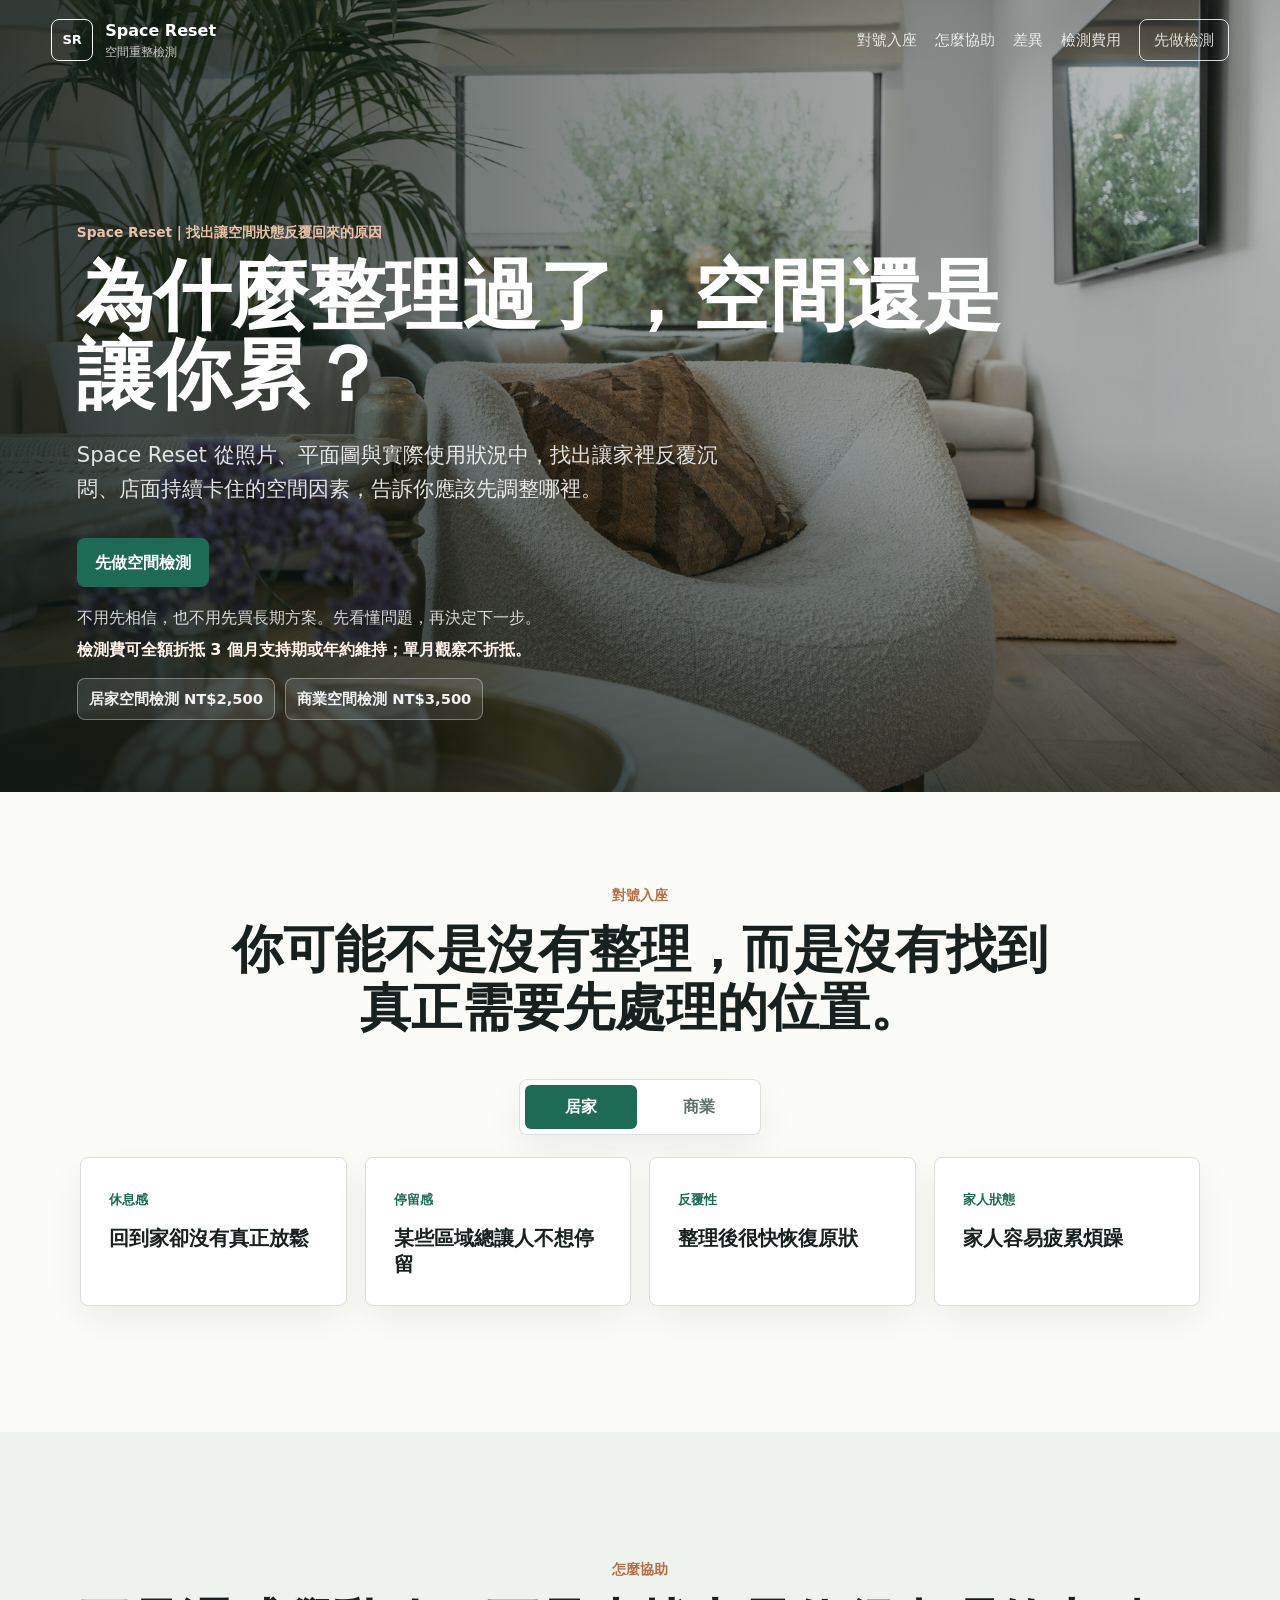
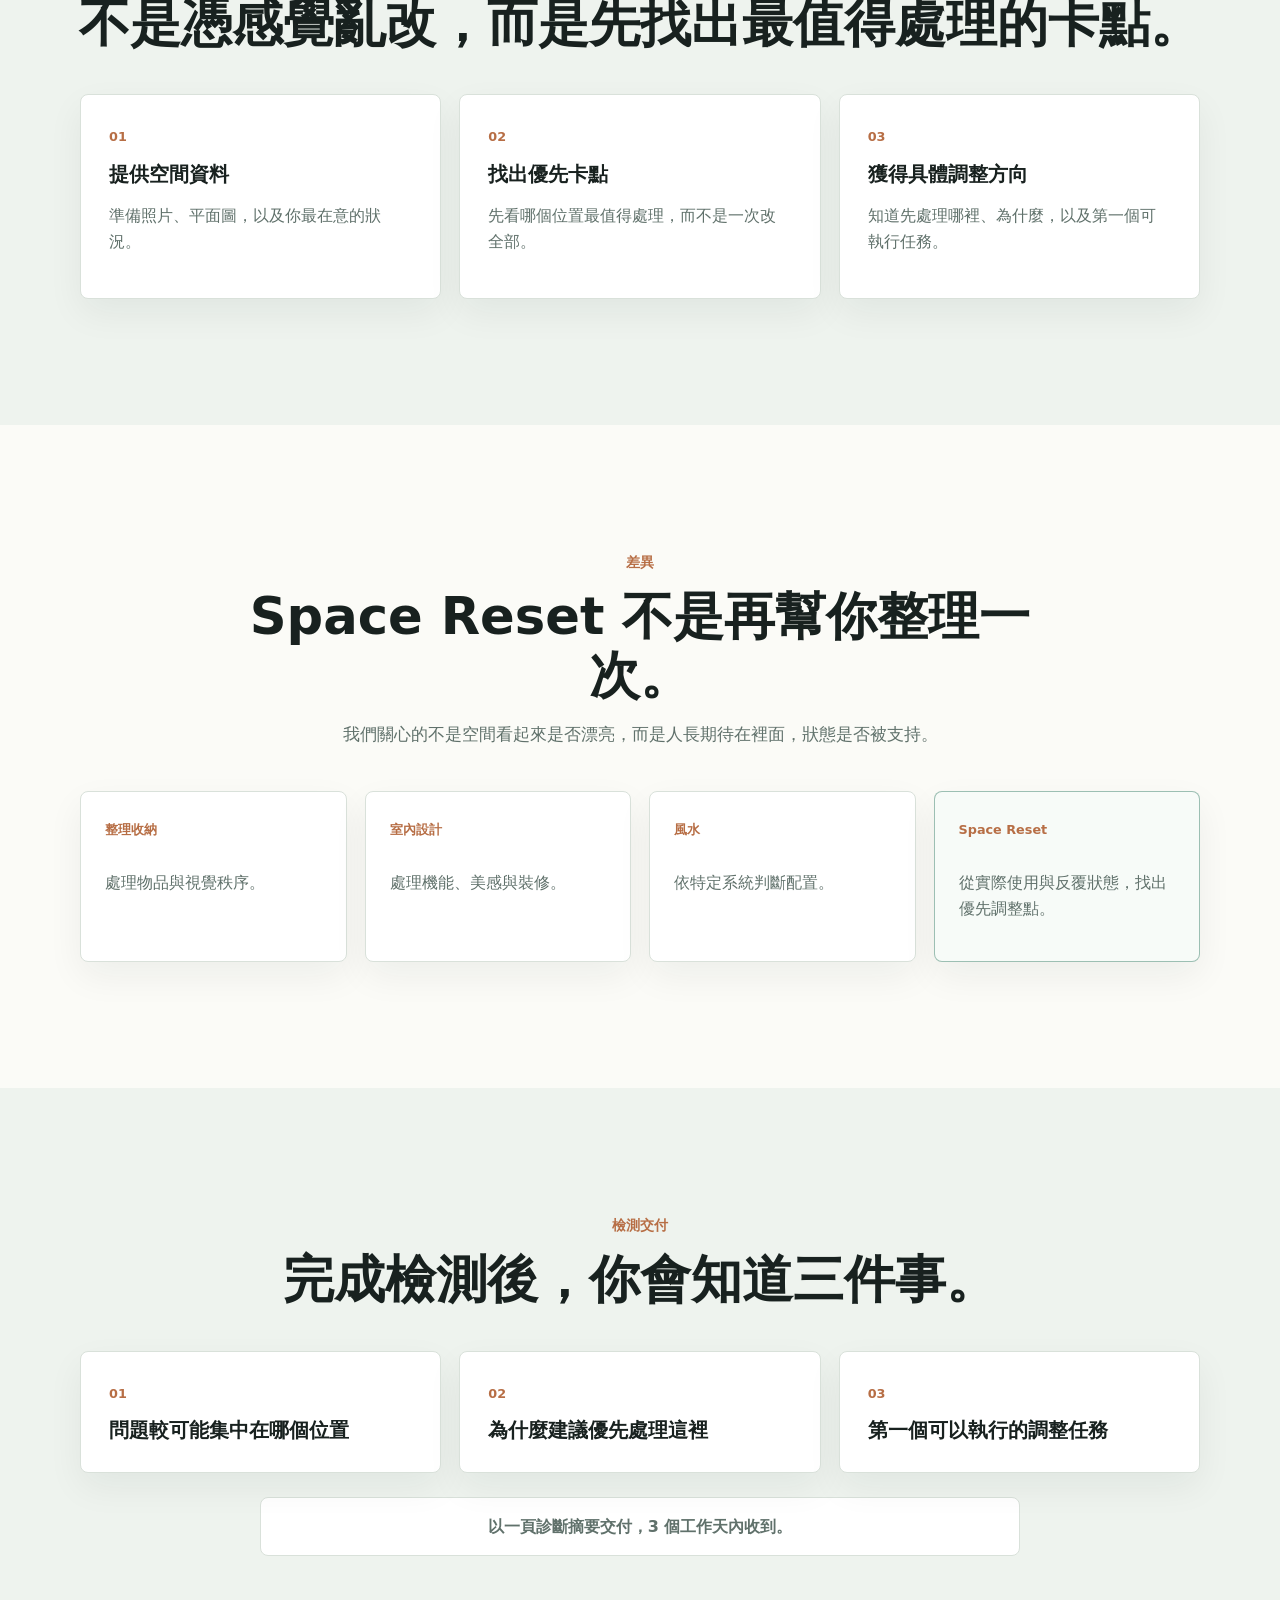
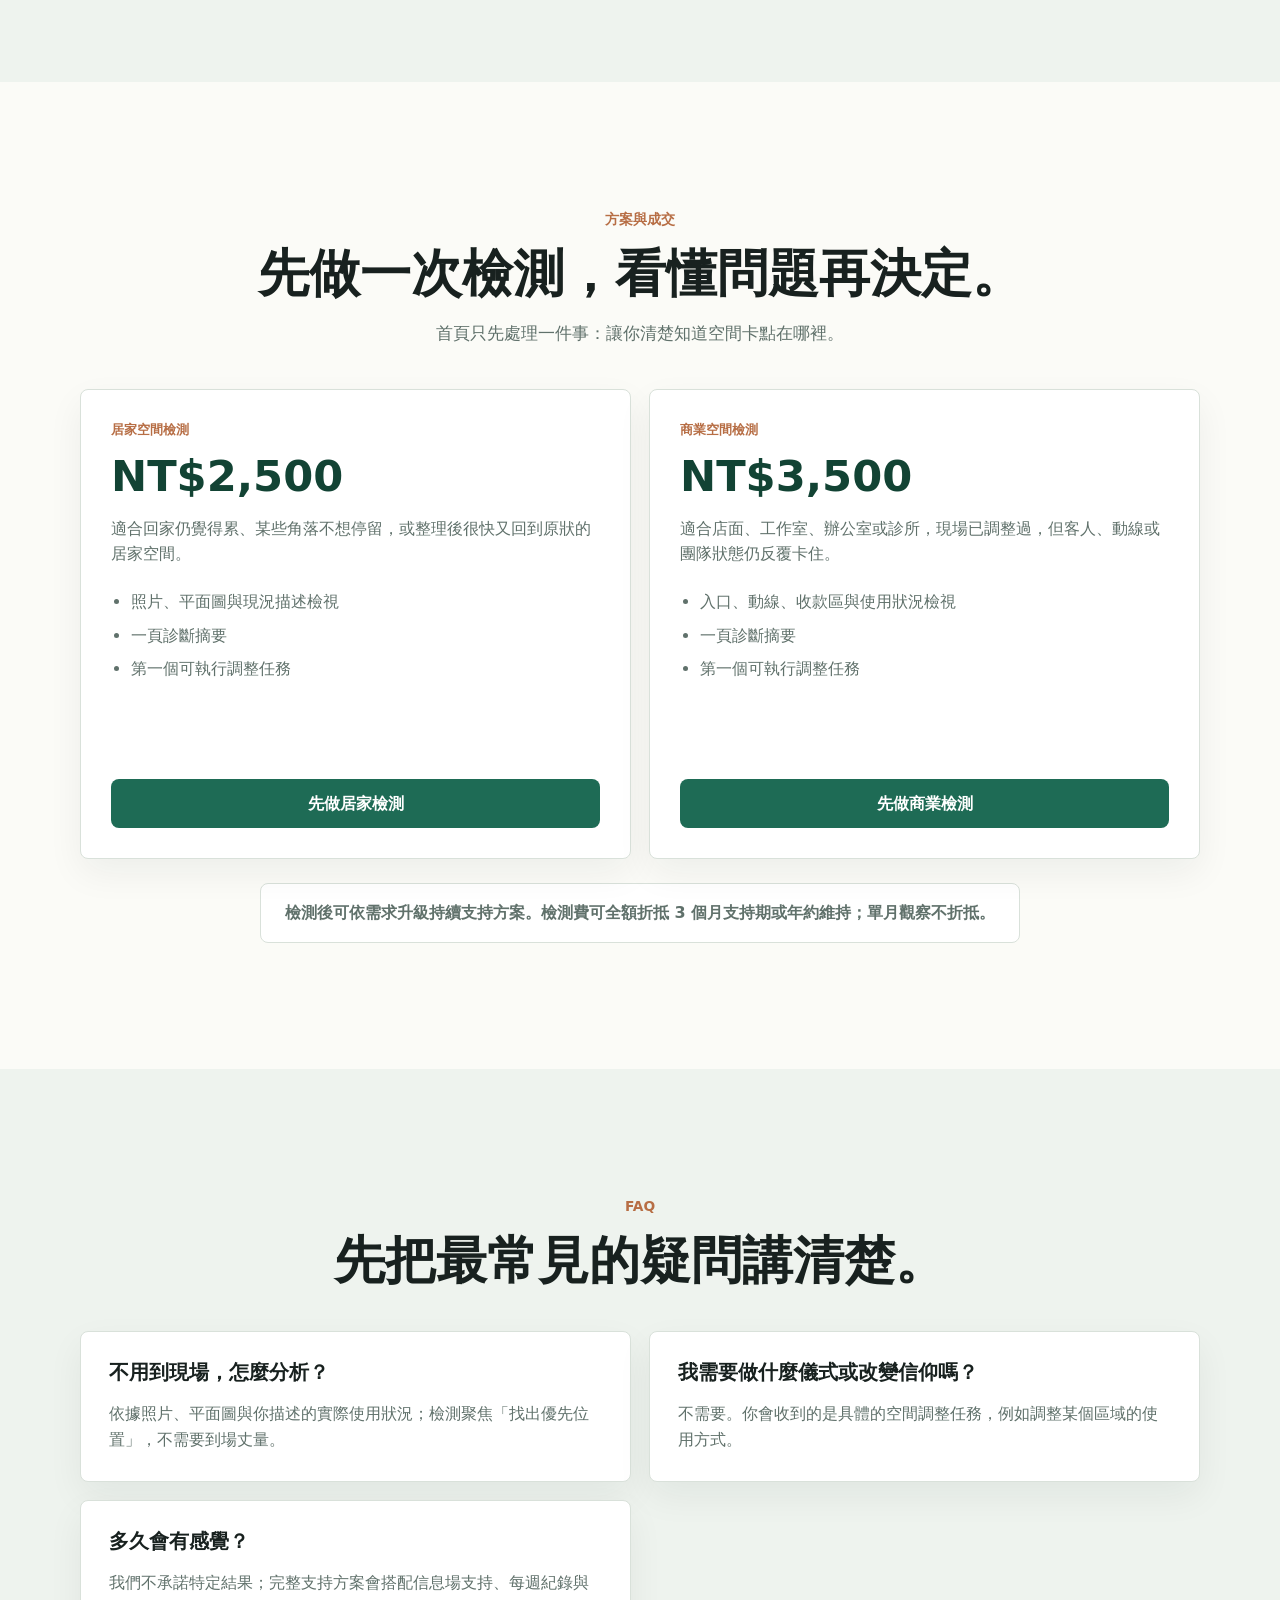
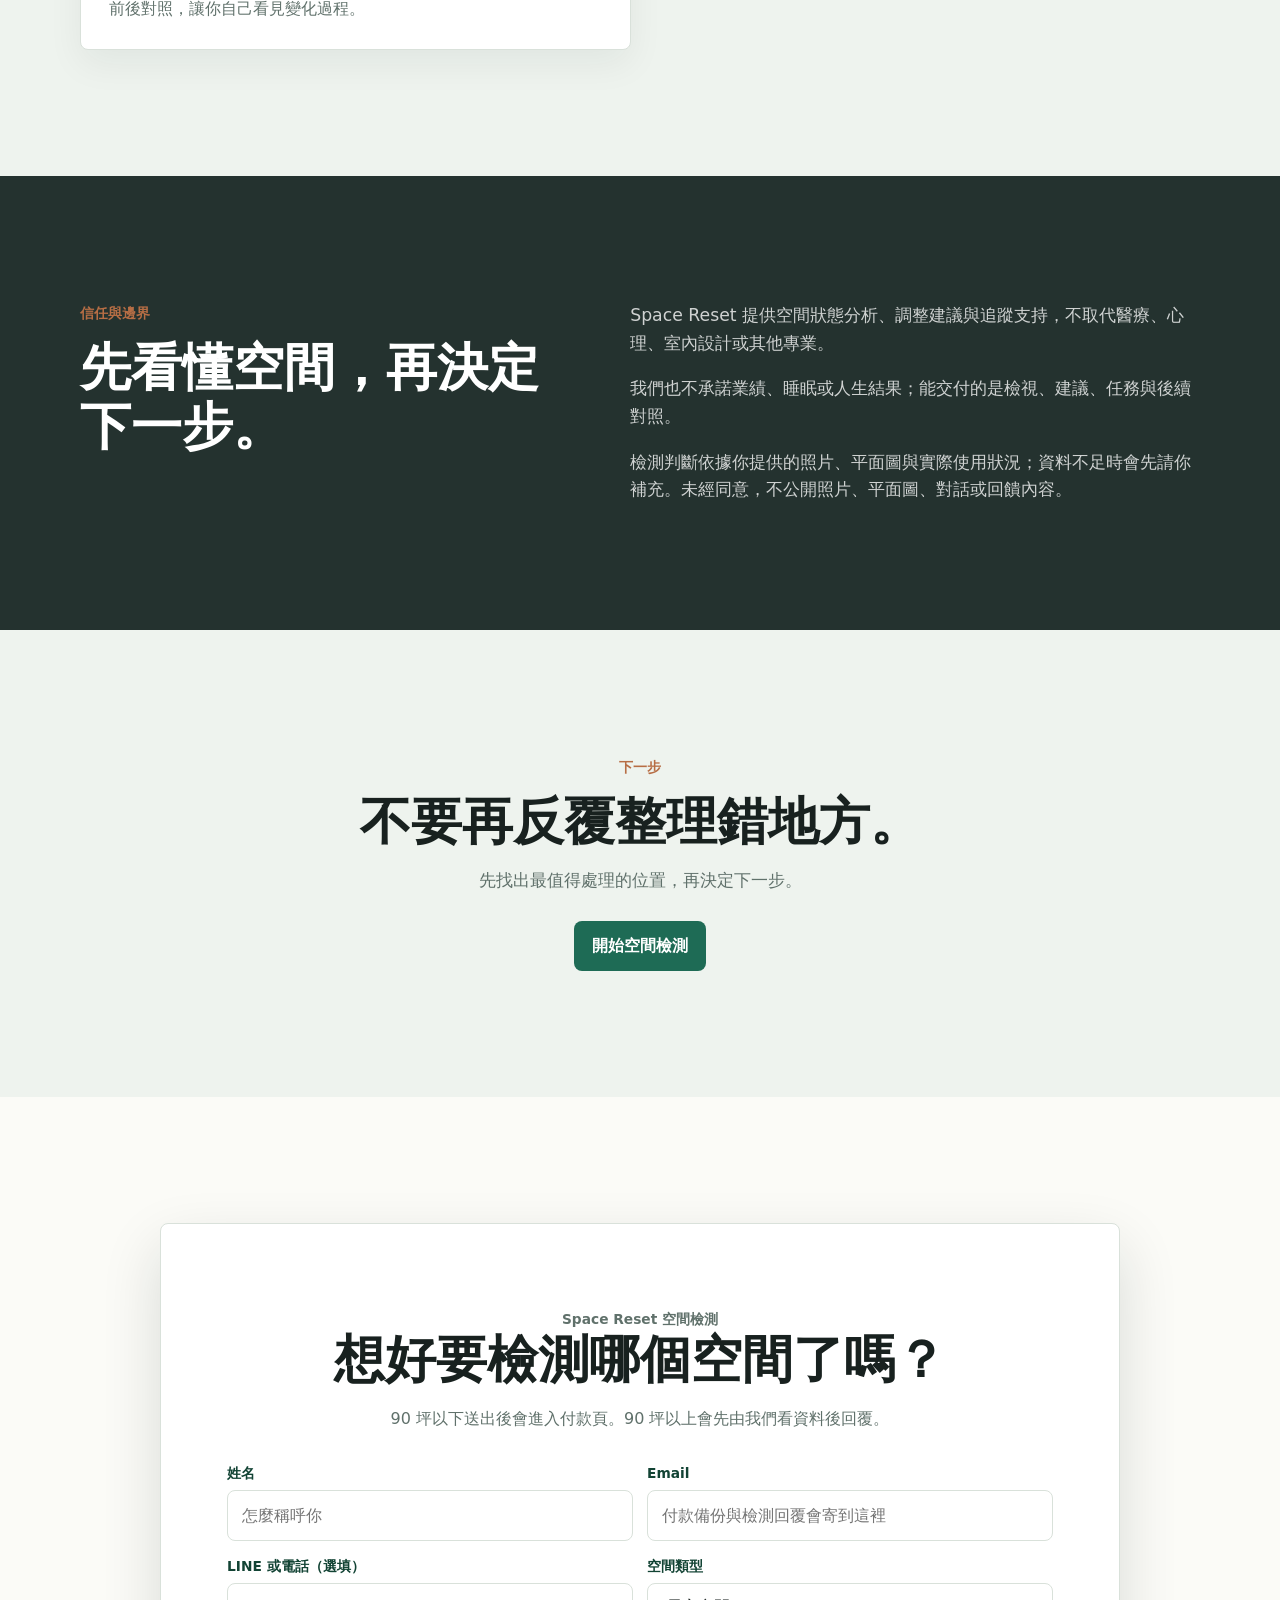
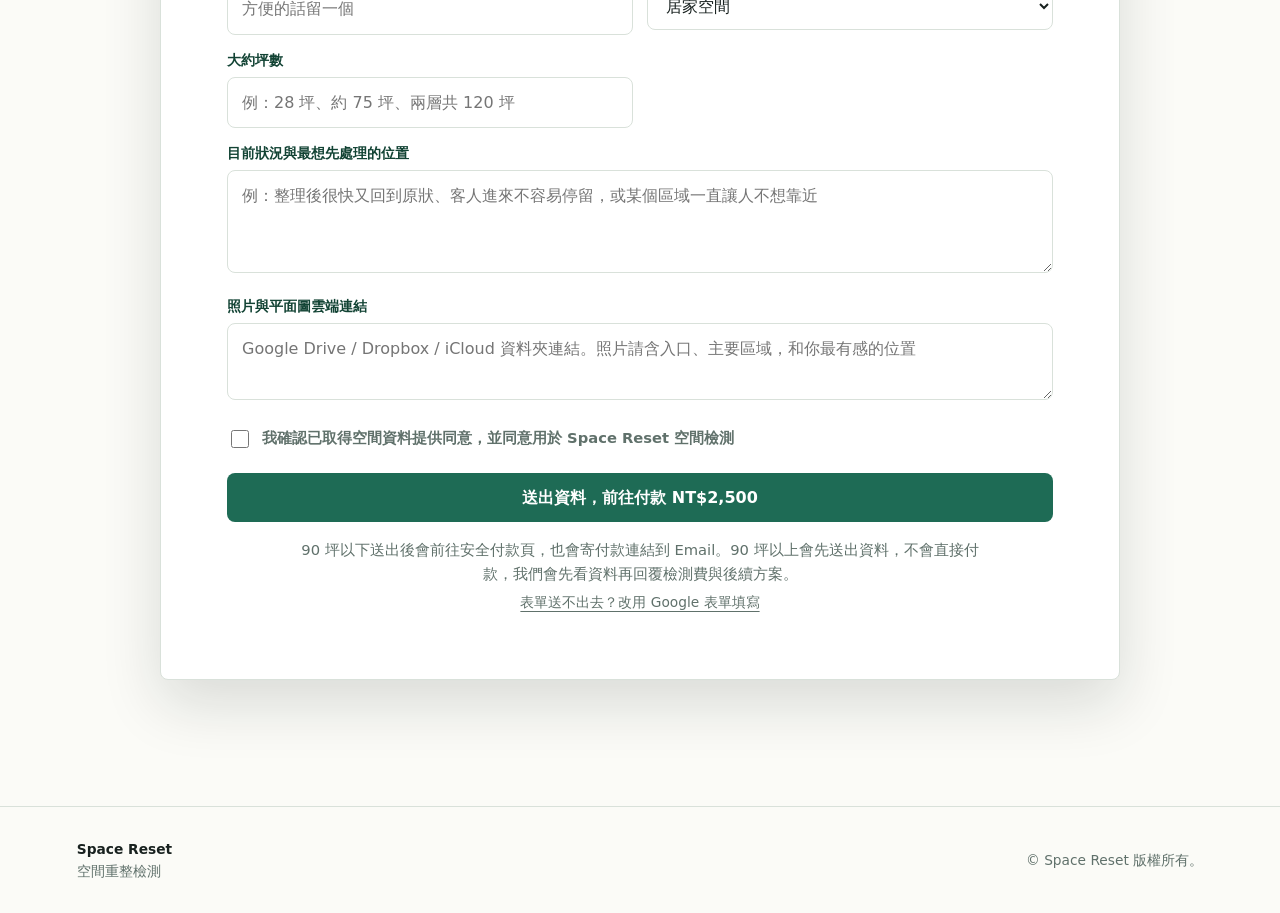
==== commit 08f887b0: "Finalize Space Reset inspection rules" ====
--- a/index.html
+++ b/index.html
@@ -52,7 +52,7 @@
           </div>
           <div class="hero-risk">
             <p>不用先相信，也不用先買長期方案。先看懂問題，再決定下一步。</p>
-            <p><strong>檢測費用可全額折抵後續支持方案。</strong></p>
+            <p><strong>檢測費可全額折抵 3 個月支持期或年約維持；單月觀察不折抵。</strong></p>
           </div>
           <div class="hero-prices" aria-label="空間檢測價格">
             <span>居家空間檢測 NT$2,500</span>
@@ -190,7 +190,7 @@
           </article>
         </div>
 
-        <p class="delivery-note">以一頁診斷摘要交付，__ 個工作天內收到。</p>
+        <p class="delivery-note">以一頁診斷摘要交付，3 個工作天內收到。</p>
       </section>
 
       <section class="section pricing focused-pricing" id="offer">
@@ -226,7 +226,7 @@
           </article>
         </div>
 
-        <p class="upgrade-line">檢測後可依需求升級持續支持方案，檢測費用可全額折抵後續支持方案。</p>
+        <p class="upgrade-line">檢測後可依需求升級持續支持方案。檢測費可全額折抵 3 個月支持期或年約維持；單月觀察不折抵。</p>
       </section>
 
       <section class="section visual-band" id="faq">
@@ -262,6 +262,9 @@
             </p>
             <p>
               我們也不承諾業績、睡眠或人生結果；能交付的是檢視、建議、任務與後續對照。
+            </p>
+            <p>
+              檢測判斷依據你提供的照片、平面圖與實際使用狀況；資料不足時會先請你補充。未經同意，不公開照片、平面圖、對話或回饋內容。
             </p>
           </div>
         </div>
@@ -316,8 +319,8 @@
               </label>
             </div>
             <label>
-              <span>目前狀況與最想處理的問題</span>
-              <textarea name="note" rows="3" required placeholder="例：整理後很快又亂回來，客人常停不久，或某個區域一直讓人不想靠近"></textarea>
+              <span>目前狀況與最想先處理的位置</span>
+              <textarea name="note" rows="3" required placeholder="例：整理後很快又回到原狀、客人進來不容易停留，或某個區域一直讓人不想靠近"></textarea>
             </label>
             <label>
               <span>照片與平面圖雲端連結</span>
@@ -325,7 +328,7 @@
             </label>
             <label class="consent">
               <input name="consent" type="checkbox" required />
-              <span>我確認已取得空間資料提供同意，並同意用於初步檢視</span>
+              <span>我確認已取得空間資料提供同意，並同意用於 Space Reset 空間檢測</span>
             </label>
             <button type="submit" class="button primary" data-submit-btn>送出資料，前往付款 NT$2,500</button>
             <p class="form-status" data-form-status>
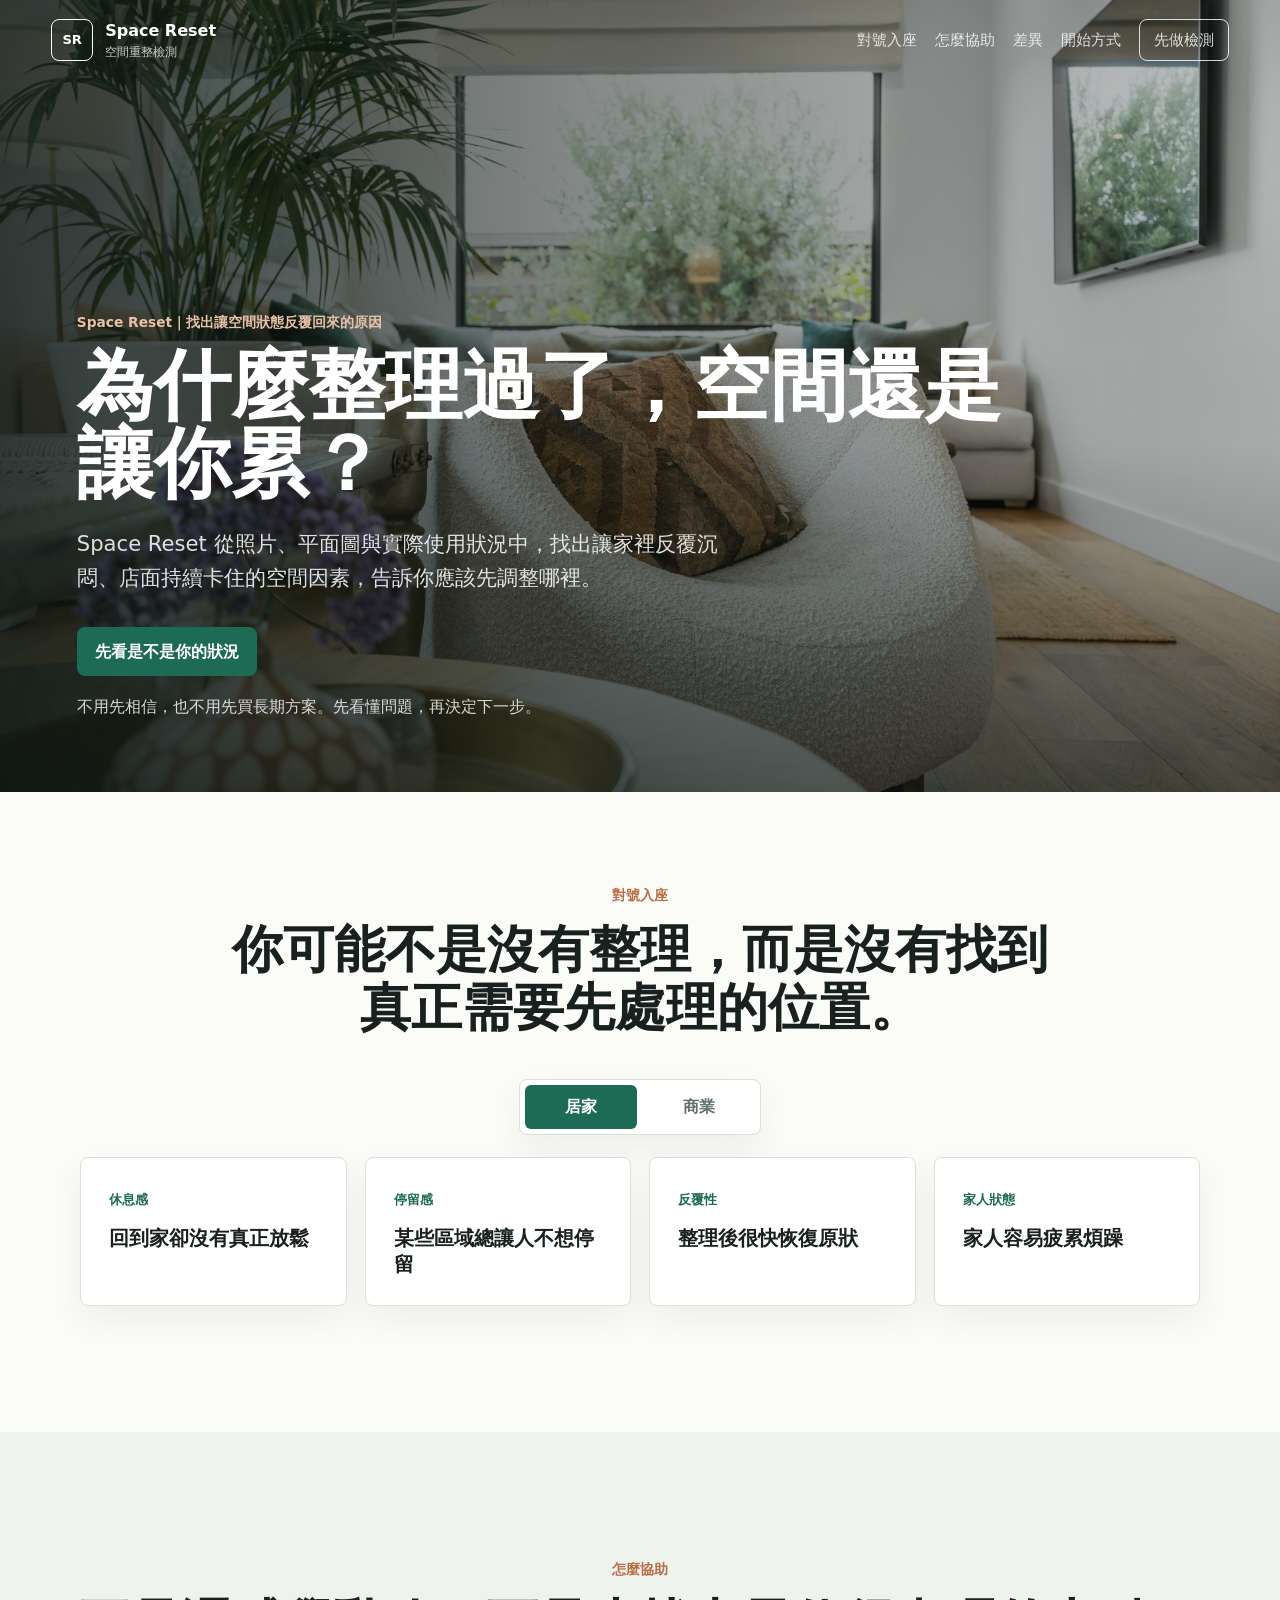
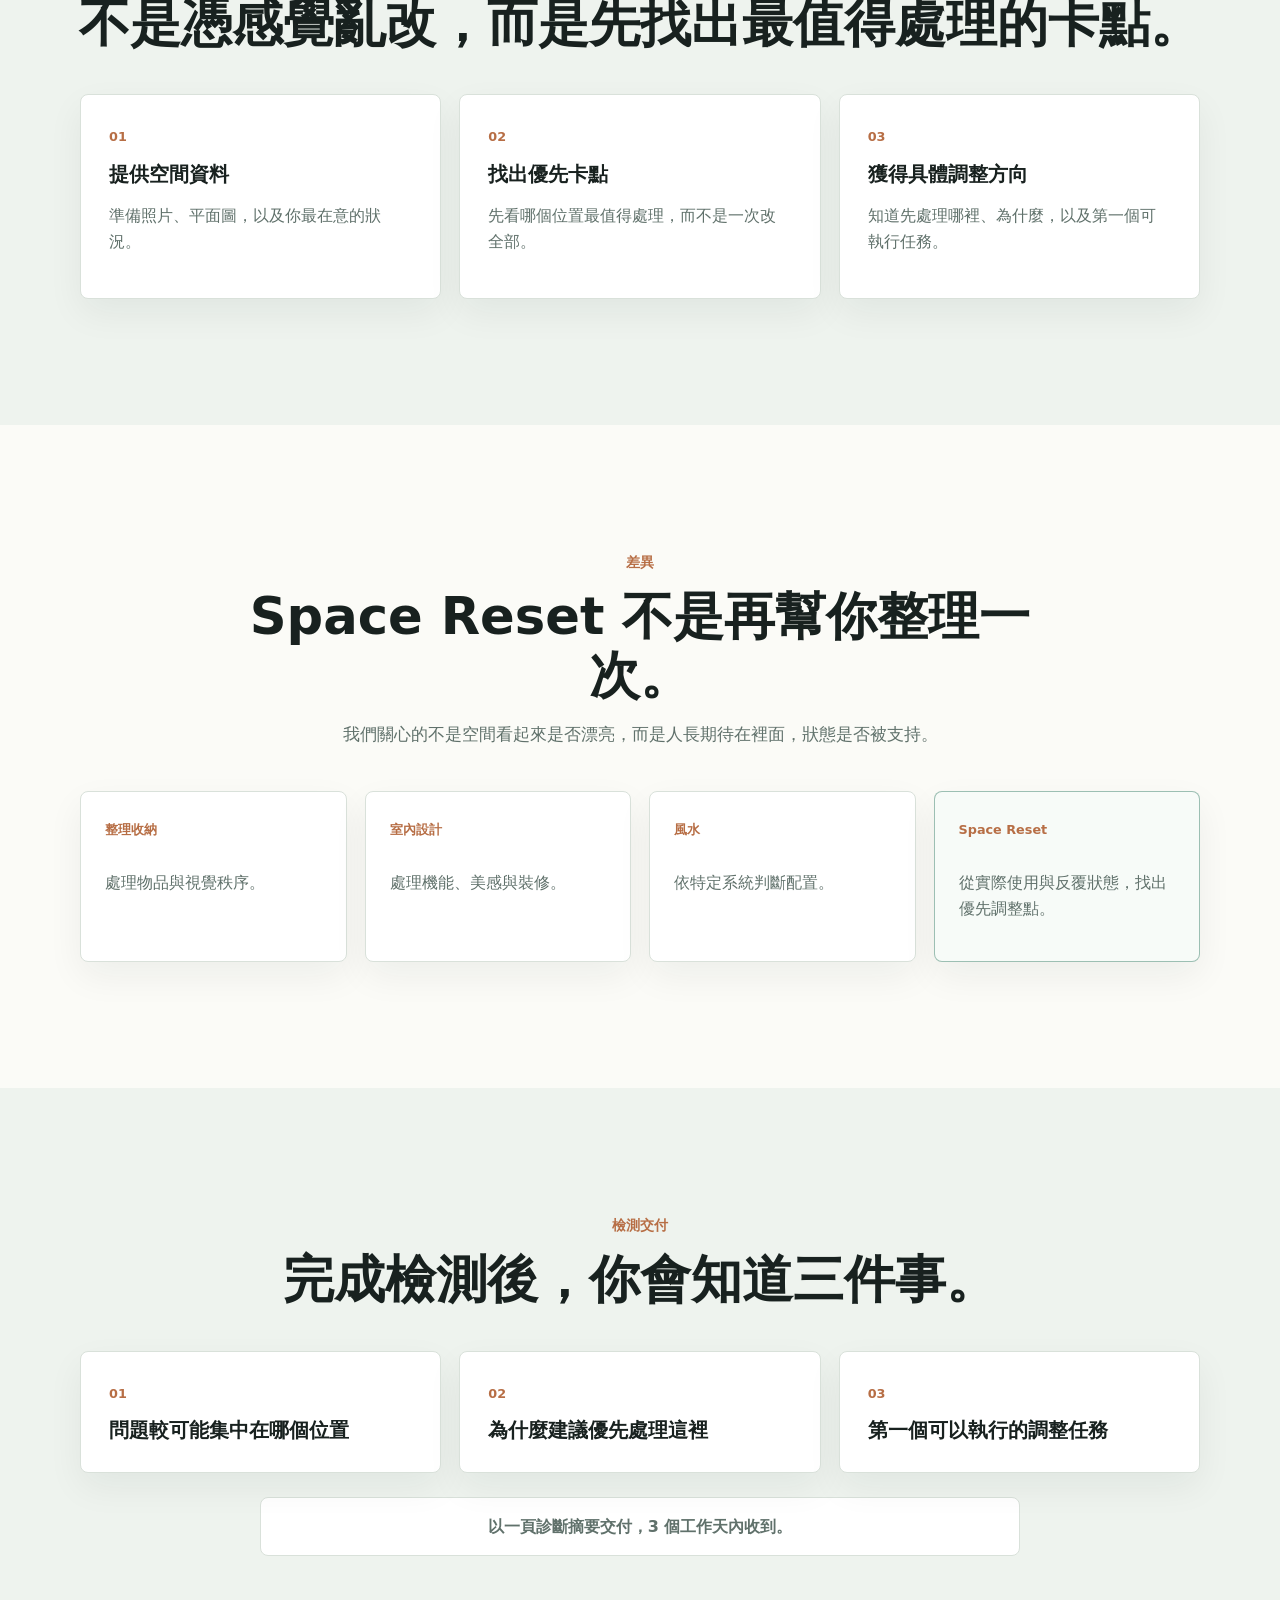
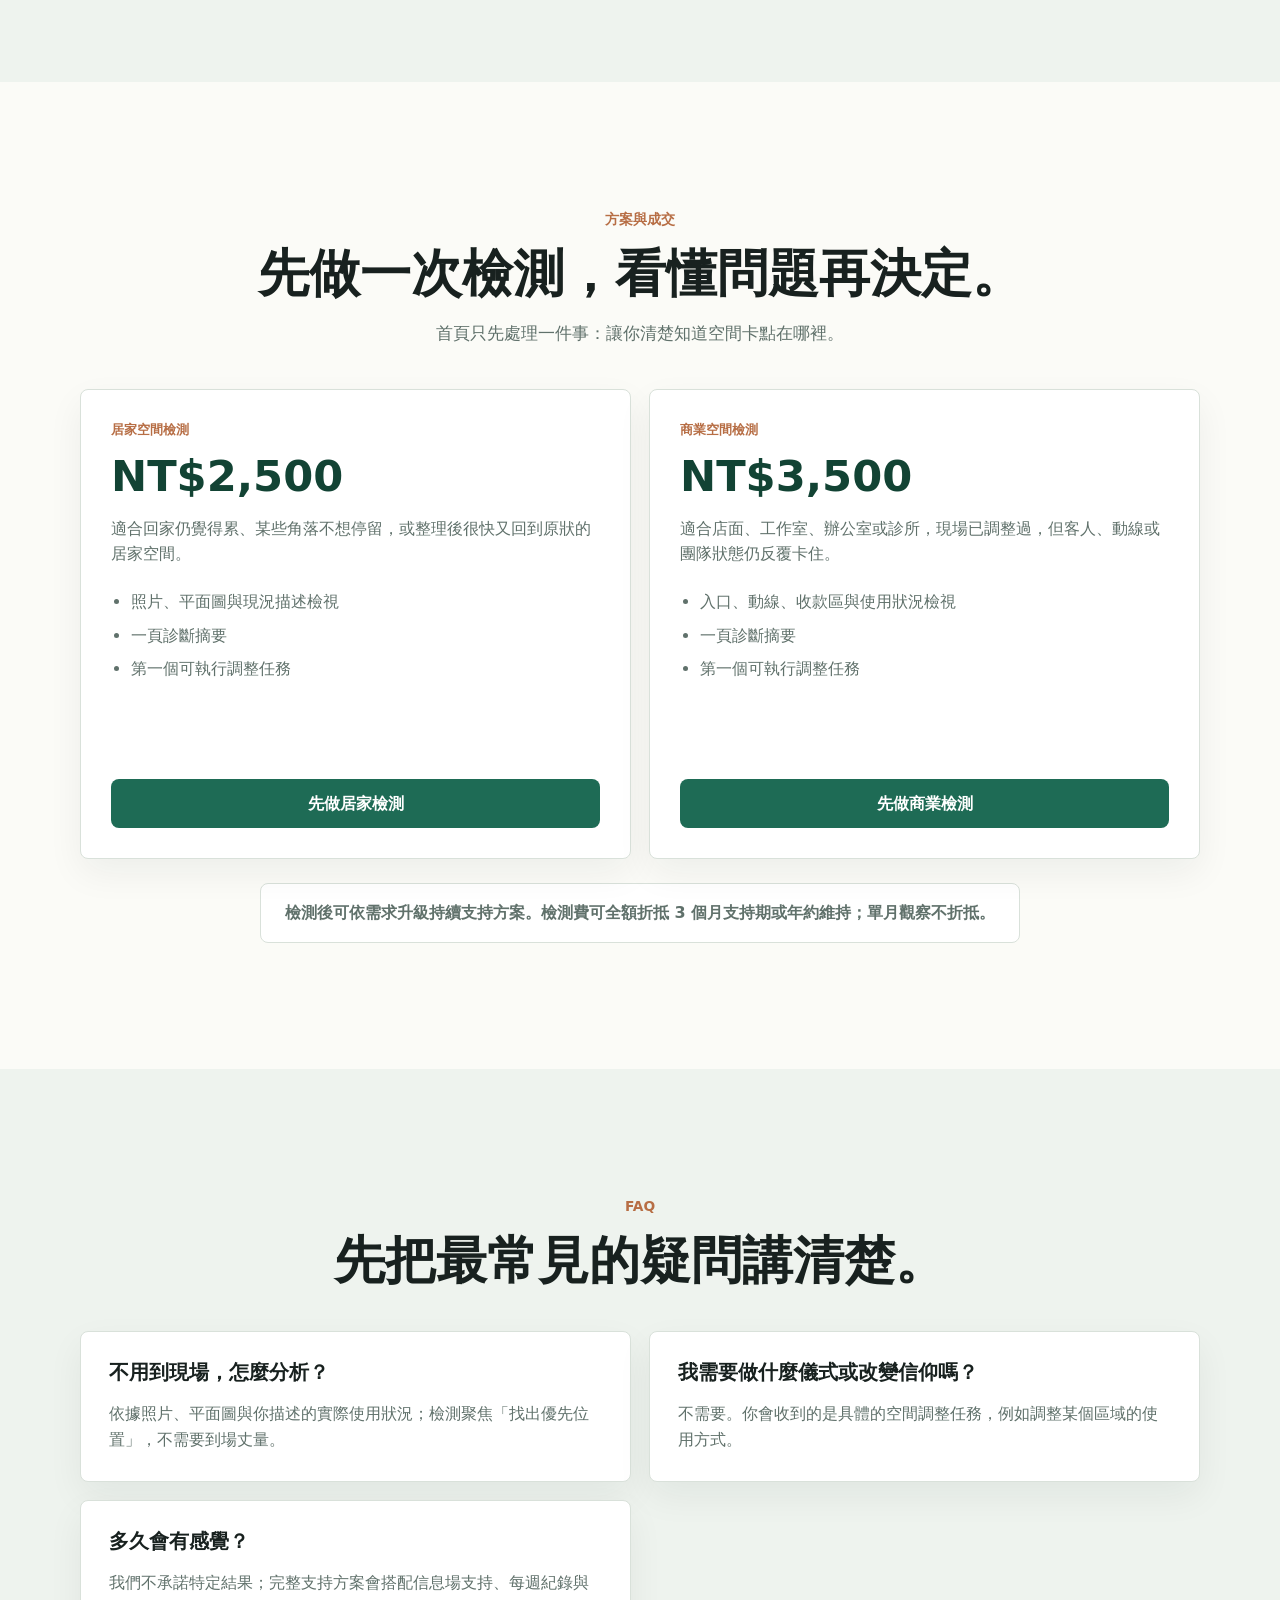
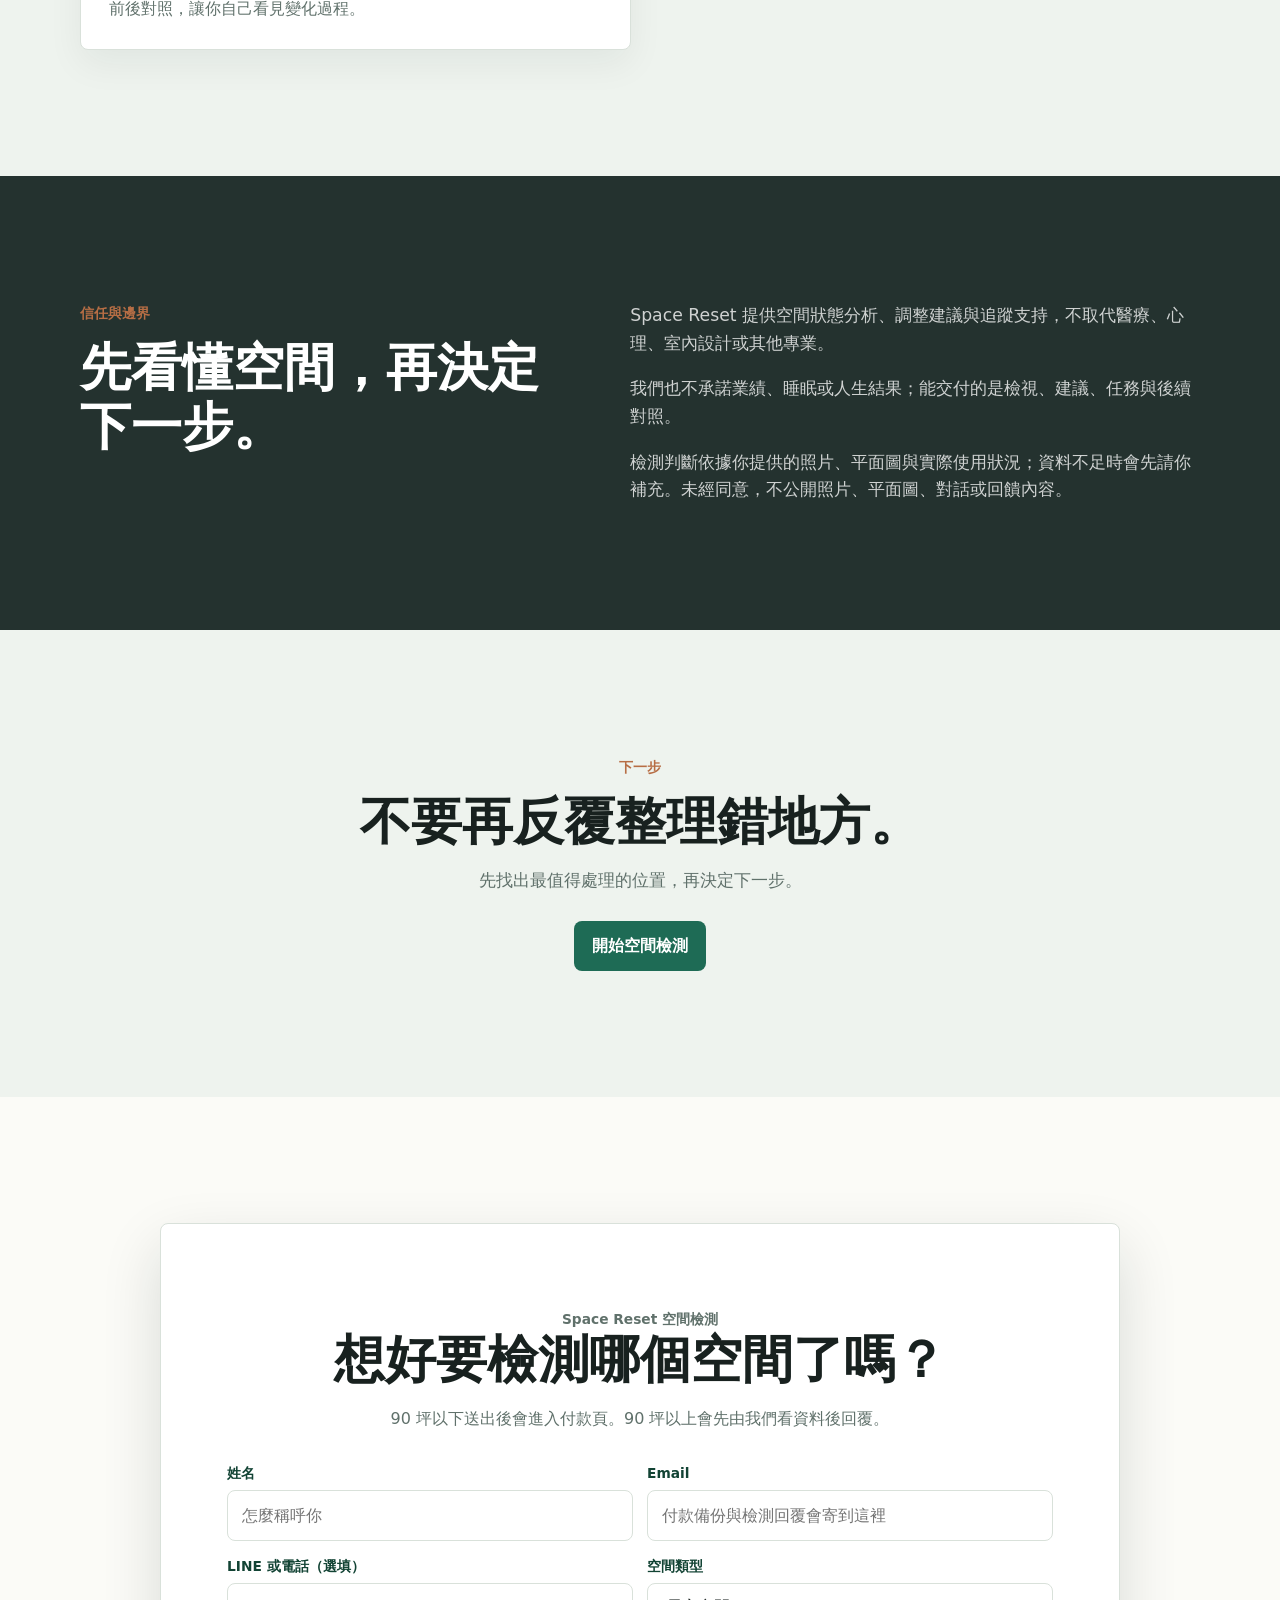
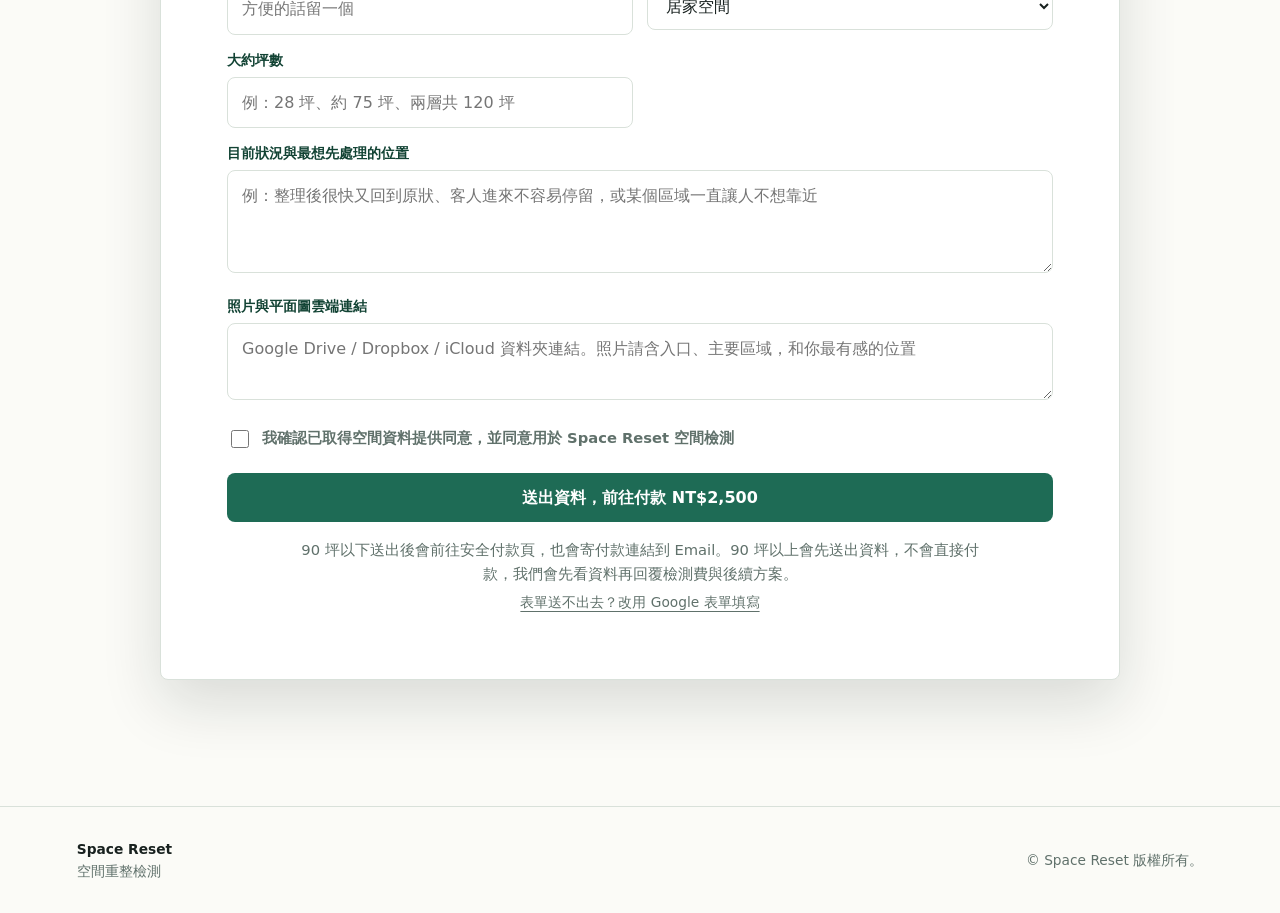
==== commit d3664f17: "Remove pricing from hero first viewport" ====
--- a/index.html
+++ b/index.html
@@ -32,7 +32,7 @@
         <a href="#fit">對號入座</a>
         <a href="#process">怎麼協助</a>
         <a href="#difference">差異</a>
-        <a href="#offer">檢測費用</a>
+        <a href="#offer">開始方式</a>
         <a href="#upload" class="nav-cta">先做檢測</a>
       </nav>
     </header>
@@ -48,15 +48,10 @@
             Space Reset 從照片、平面圖與實際使用狀況中，找出讓家裡反覆沉悶、店面持續卡住的空間因素，告訴你應該先調整哪裡。
           </p>
           <div class="hero-actions" aria-label="主要行動">
-            <a class="button primary" href="#offer">先做空間檢測</a>
+            <a class="button primary" href="#fit">先看是不是你的狀況</a>
           </div>
           <div class="hero-risk">
             <p>不用先相信，也不用先買長期方案。先看懂問題，再決定下一步。</p>
-            <p><strong>檢測費可全額折抵 3 個月支持期或年約維持；單月觀察不折抵。</strong></p>
-          </div>
-          <div class="hero-prices" aria-label="空間檢測價格">
-            <span>居家空間檢測 NT$2,500</span>
-            <span>商業空間檢測 NT$3,500</span>
           </div>
         </div>
       </section>
